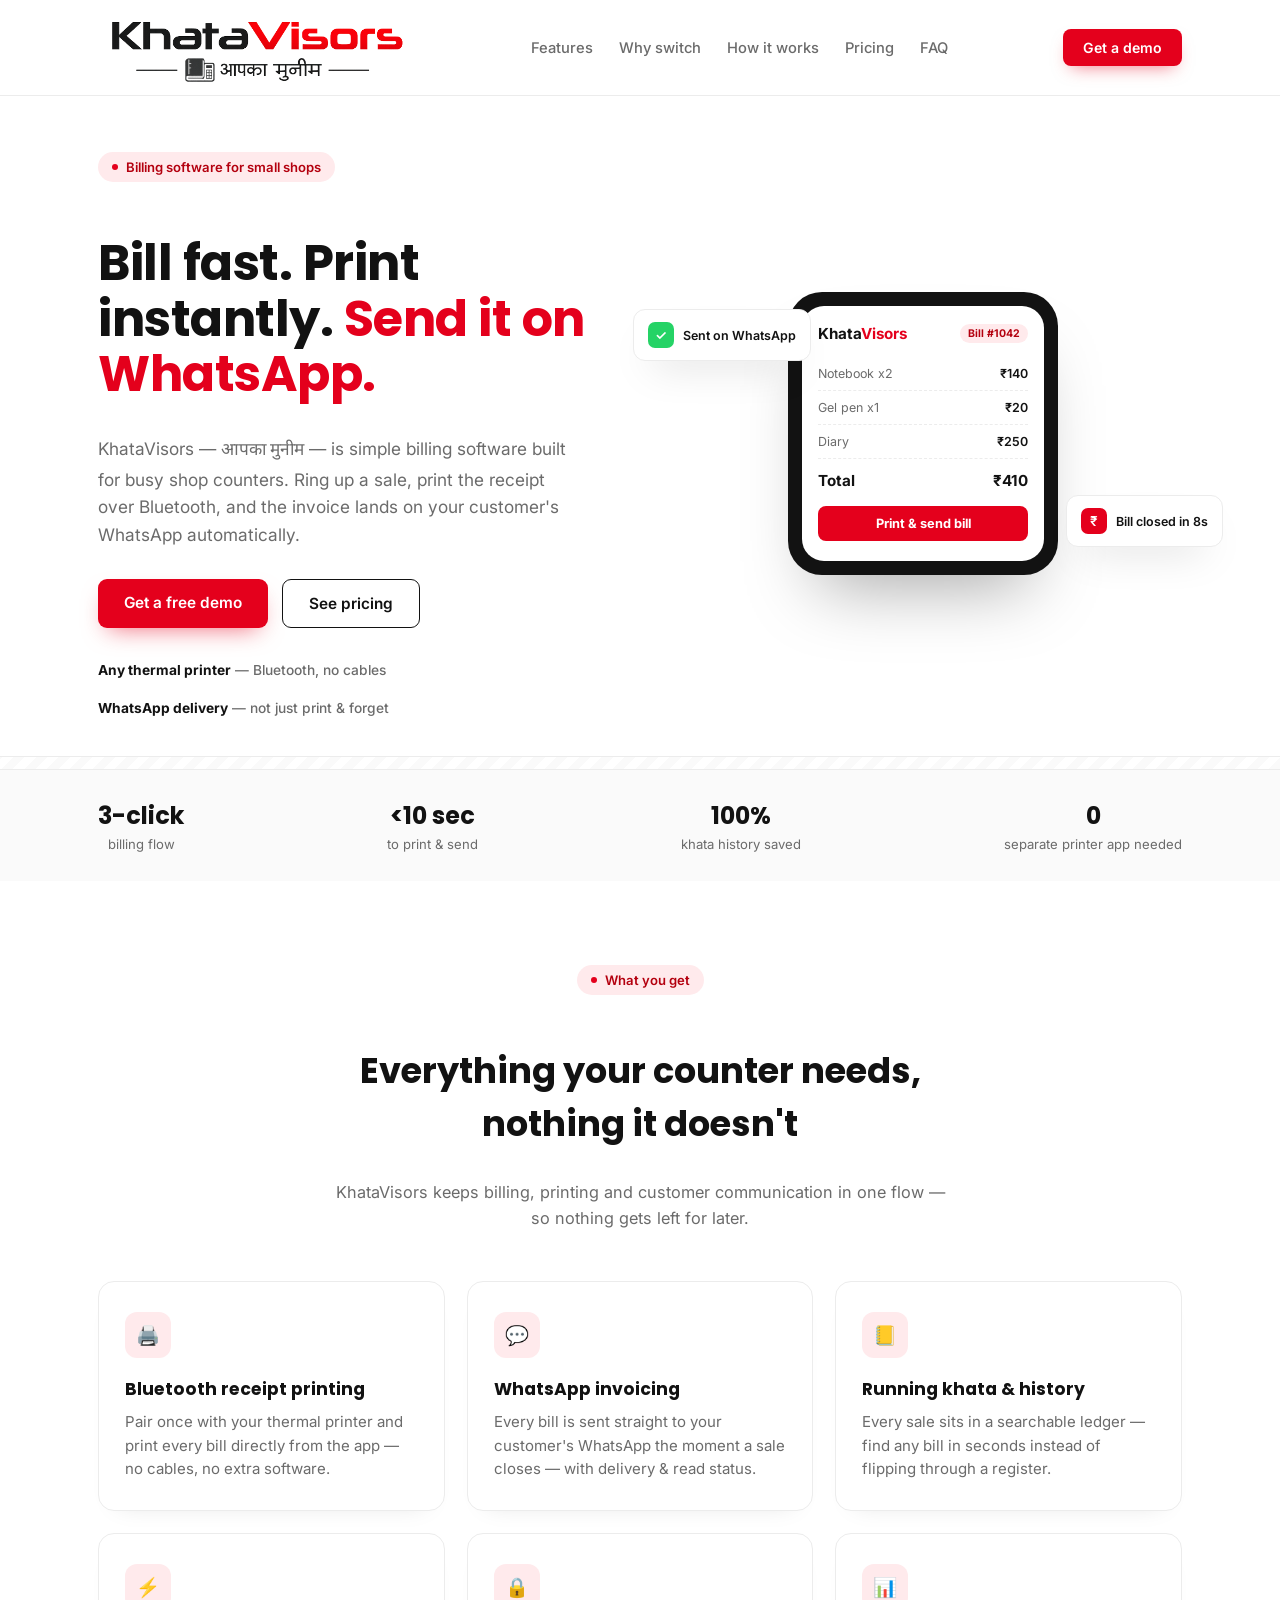
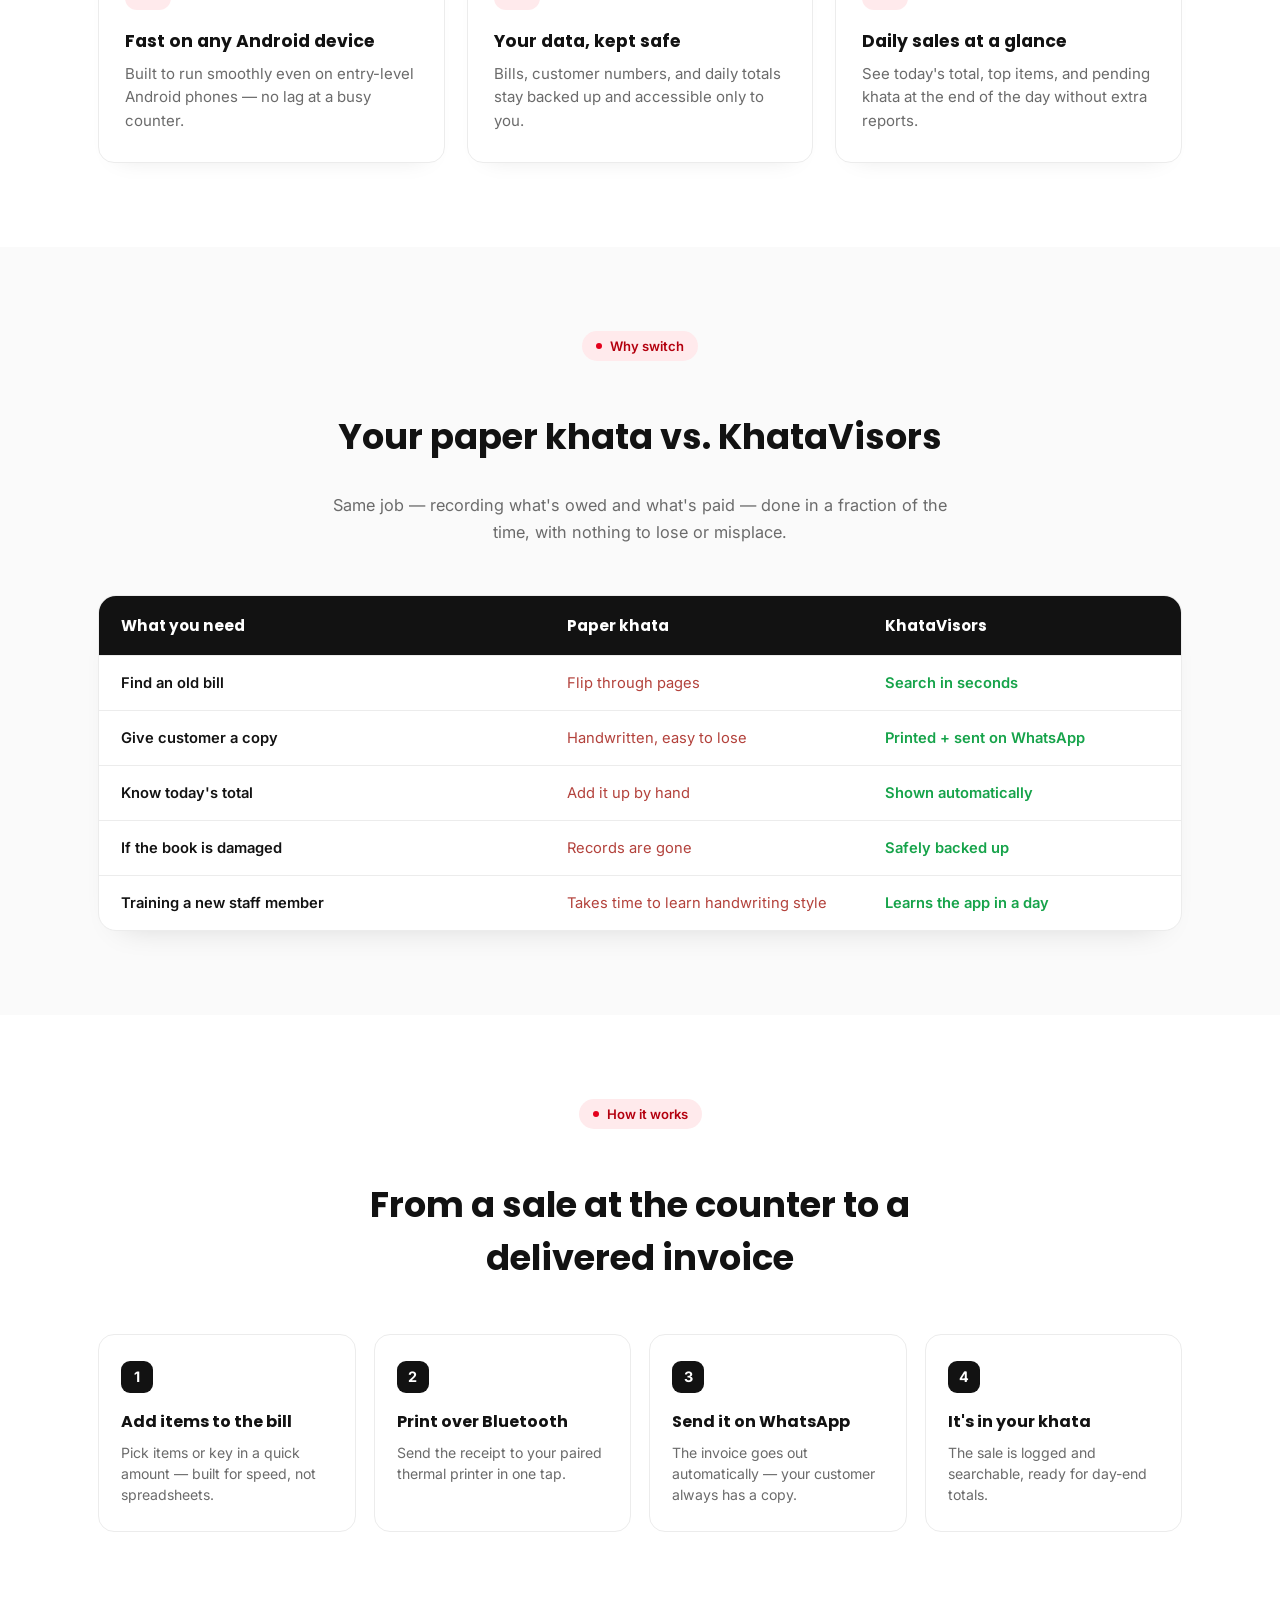
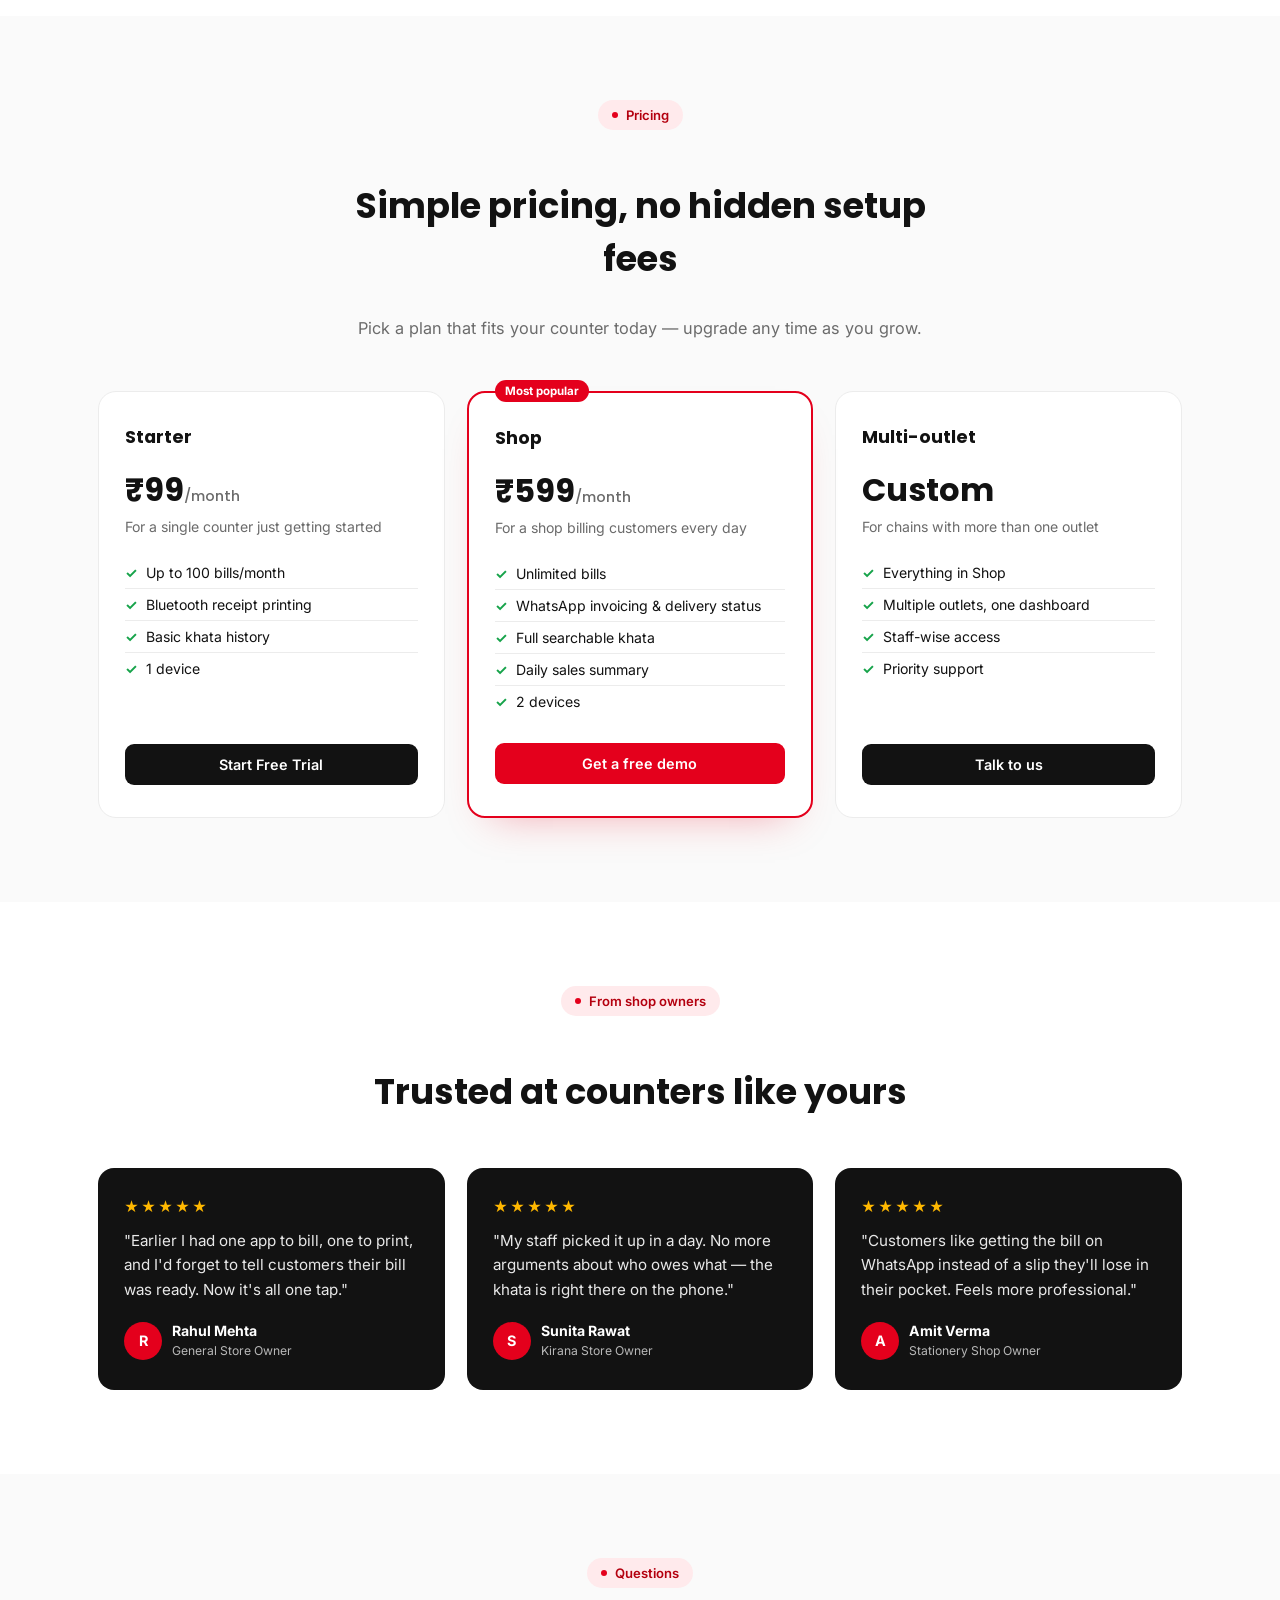
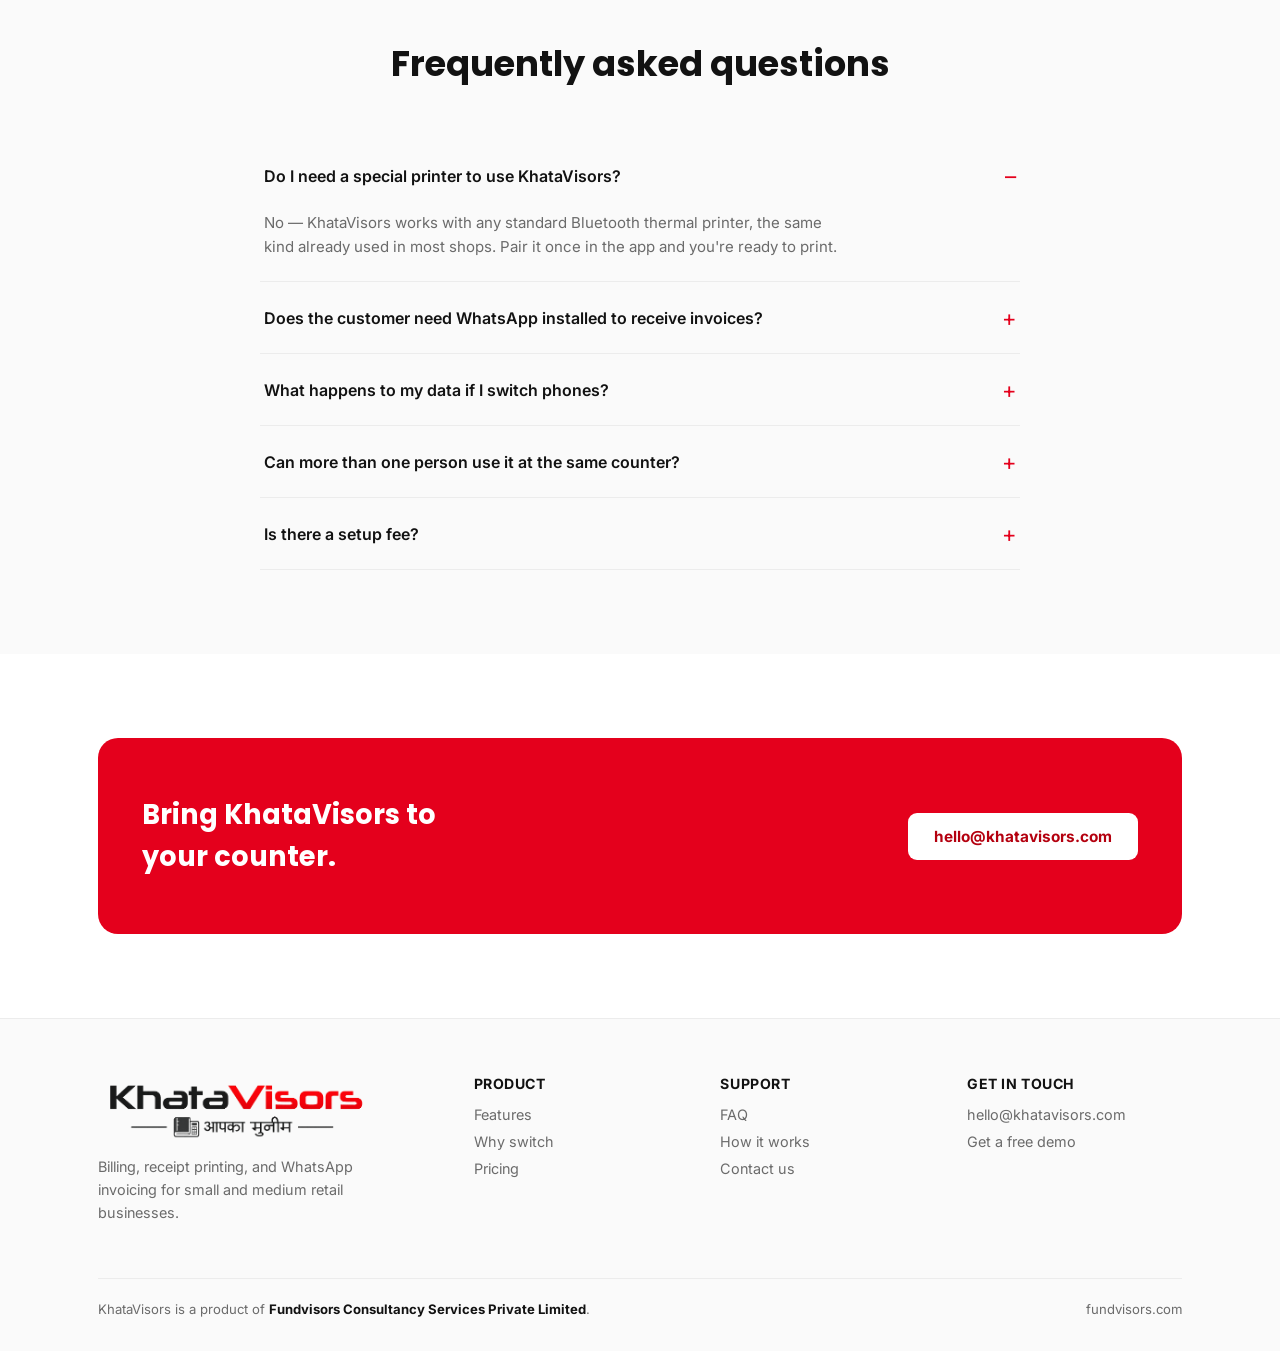
==== index.html @ 4398ca9a "Update button text to 'Start Free Trial'" ====
<!DOCTYPE html>
<html lang="en">
<head>
<meta charset="UTF-8">
<meta name="viewport" content="width=device-width, initial-scale=1.0">
<title>KhataVisors — आपका मुनीम | Billing &amp; WhatsApp invoicing for small shops</title>
<meta name="description" content="KhataVisors is billing software for small shops — bill fast, print over Bluetooth, and send invoices straight to WhatsApp.">
<link rel="preconnect" href="https://fonts.googleapis.com">
<link rel="preconnect" href="https://fonts.gstatic.com" crossorigin>
<link href="https://fonts.googleapis.com/css2?family=Poppins:wght@500;600;700;800&family=Inter:wght@400;500;600;700&family=Noto+Sans+Devanagari:wght@600;700&display=swap" rel="stylesheet">
<style>
  :root{
    --red: #E4001C;
    --red-dark: #B4000F;
    --black: #121212;
    --gray: #6B6B6B;
    --bg: #FFFFFF;
    --panel: #FAFAFA;
    --line: #ECECEC;
    --green: #16A34A;
  }
  *{box-sizing:border-box;}
  html{scroll-behavior:smooth;}
  body{
    margin:0; background:var(--bg); color:var(--black);
    font-family:'Inter', sans-serif;
    -webkit-font-smoothing:antialiased;
  }
  h1,h2,h3,.disp{font-family:'Poppins', sans-serif;}
  a{color:inherit;}
  .wrap{max-width:1140px; margin:0 auto; padding:0 28px;}
  .deva{font-family:'Noto Sans Devanagari', sans-serif;}

  /* ---------- Nav ---------- */
  nav{
    position:sticky; top:0; z-index:50;
    background:#FFFFFF;
    border-bottom:1px solid var(--line);
  }
  .nav-inner{
    max-width:1140px; margin:0 auto; padding:10px 28px;
    display:flex; align-items:center; justify-content:space-between;
    gap:20px;
  }
  .brand-logo{height:75px; display:block; flex-shrink:0;}
  .nav-links{display:flex; gap:26px; font-size:0.92rem; font-weight:500; color:var(--gray); white-space:nowrap;}
  .nav-links a{text-decoration:none;}
  .nav-links a:hover{color:var(--red);}
  .nav-cta{
    background:var(--red); color:#fff; text-decoration:none;
    padding:10px 20px; border-radius:8px; font-weight:600; font-size:0.88rem;
    box-shadow:0 8px 18px -8px rgba(228,0,28,0.55);
    white-space:nowrap;
  }
  @media (max-width:900px){ .nav-links{display:none;} .brand-logo{height:40px;} }

  /* ---------- Hero ---------- */
  .hero{padding:56px 0 40px; overflow:hidden;}
  .hero-grid{display:grid; grid-template-columns:1fr 1fr; gap:48px; align-items:center;}
  .pill{
    display:inline-flex; align-items:center; gap:8px;
    background:#FFEAEC; color:var(--red-dark);
    font-size:0.82rem; font-weight:600;
    padding:7px 14px; border-radius:99px; margin-bottom:20px;
  }
  .pill .dot{width:6px; height:6px; border-radius:50%; background:var(--red);}
  .hero h1{font-size:clamp(2.1rem, 4vw, 3.1rem); font-weight:700; line-height:1.12; letter-spacing:-0.01em; color:var(--black);}
  .hero h1 .accent{color:var(--red);}
  .hero p.lede{margin-top:18px; font-size:1.08rem; color:var(--gray); max-width:44ch; line-height:1.6;}
  .hero-ctas{display:flex; gap:14px; margin-top:30px; flex-wrap:wrap;}
  .btn-primary{
    background:var(--red); color:#fff; text-decoration:none;
    padding:14px 26px; border-radius:9px; font-weight:600; font-size:0.96rem;
    box-shadow:0 10px 24px -10px rgba(228,0,28,0.6);
  }
  .btn-ghost{
    background:#fff; color:var(--black); text-decoration:none;
    padding:14px 26px; border-radius:9px; font-weight:600; font-size:0.96rem;
    border:1.5px solid var(--black);
  }
  .hero-trust{display:flex; gap:22px; margin-top:34px; flex-wrap:wrap; font-size:0.86rem; color:var(--gray); font-weight:500;}
  .hero-trust b{color:var(--black); font-weight:700;}

  .mockup-stage{position:relative; display:flex; justify-content:center;}
  .phone{width:270px; background:var(--black); border-radius:34px; padding:14px; box-shadow:0 40px 70px -30px rgba(0,0,0,0.35); position:relative; z-index:2;}
  .phone-screen{background:#fff; border-radius:22px; overflow:hidden; padding:18px 16px 20px;}
  .ps-head{display:flex; justify-content:space-between; align-items:center; margin-bottom:14px;}
  .ps-head .app{font-weight:700; font-size:0.95rem;}
  .ps-head .app span{color:var(--red);}
  .ps-badge{background:#FFEAEC; color:var(--red-dark); font-size:0.66rem; font-weight:700; padding:3px 8px; border-radius:99px;}
  .ps-row{display:flex; justify-content:space-between; font-size:0.78rem; padding:9px 0; border-bottom:1px dashed var(--line); color:var(--gray);}
  .ps-row b{color:var(--black); font-weight:600;}
  .ps-total{display:flex; justify-content:space-between; margin-top:12px; font-weight:700; font-size:0.95rem; color:var(--black);}
  .ps-cta{margin-top:16px; background:var(--red); color:#fff; text-align:center; font-size:0.8rem; font-weight:700; padding:10px; border-radius:8px;}
  .float-card{
    position:absolute; background:#fff; border-radius:12px; box-shadow:0 20px 40px -20px rgba(0,0,0,0.25);
    border:1px solid var(--line); padding:12px 14px; font-size:0.78rem; font-weight:600;
    display:flex; align-items:center; gap:9px; z-index:3;
  }
  .float-card .ic{width:26px; height:26px; border-radius:7px; display:flex; align-items:center; justify-content:center; color:#fff; font-size:0.85rem; flex-shrink:0;}
  .fc-1{top:6%; left:-6%;} .fc-1 .ic{background:#25D366;}
  .fc-2{bottom:10%; right:-8%;} .fc-2 .ic{background:var(--red);}
  @media (max-width:900px){
    .hero-grid{grid-template-columns:1fr; text-align:center;}
    .hero p.lede{margin-left:auto; margin-right:auto;}
    .hero-ctas{justify-content:center;} .hero-trust{justify-content:center;}
    .mockup-stage{margin-top:20px;} .float-card{display:none;}
  }

  /* ---------- Receipt divider ---------- */
  .receipt-divider{
    height:14px;
    background:repeating-linear-gradient(-45deg, var(--panel) 0 8px, #fff 8px 16px);
    border-top:1px solid var(--line); border-bottom:1px solid var(--line);
  }

  /* ---------- Stats strip ---------- */
  .strip{padding:28px 0; background:var(--panel);}
  .strip-inner{display:flex; justify-content:space-between; flex-wrap:wrap; gap:20px; text-align:center;}
  .stat b{font-family:'Poppins',sans-serif; font-size:1.5rem; display:block; color:var(--black);}
  .stat span{font-size:0.82rem; color:var(--gray);}

  /* ---------- Sections ---------- */
  .section{padding:84px 0;}
  .section.alt{background:var(--panel);}
  .section-head{max-width:620px; margin:0 auto 50px; text-align:center;}
  .section-head .pill{margin-left:auto; margin-right:auto;}
  .section-head h2{font-size:clamp(1.6rem,3vw,2.2rem); font-weight:700; color:var(--black);}
  .section-head p{color:var(--gray); margin-top:14px; font-size:1.02rem; line-height:1.6;}

  .card-grid{display:grid; grid-template-columns:repeat(3,1fr); gap:22px;}
  .fcard{background:#fff; border:1px solid var(--line); border-radius:16px; padding:30px 26px; box-shadow:0 12px 24px -20px rgba(0,0,0,0.15);}
  .fcard .ic-box{width:46px; height:46px; border-radius:12px; display:flex; align-items:center; justify-content:center; background:#FFEAEC; color:var(--red); margin-bottom:18px; font-size:1.2rem;}
  .fcard h3{font-size:1.08rem; font-weight:700; margin:0 0 8px; color:var(--black);}
  .fcard p{margin:0; color:var(--gray); font-size:0.94rem; line-height:1.55;}
  @media (max-width:900px){ .card-grid{grid-template-columns:1fr 1fr;} }
  @media (max-width:620px){ .card-grid{grid-template-columns:1fr;} }

  /* ---------- Comparison table ---------- */
  .compare{
    background:#fff; border:1px solid var(--line); border-radius:18px; overflow:hidden;
    box-shadow:0 16px 32px -24px rgba(0,0,0,0.2);
  }
  .compare-row{display:grid; grid-template-columns:1.4fr 1fr 1fr; border-bottom:1px solid var(--line);}
  .compare-row:last-child{border-bottom:none;}
  .compare-row.head{background:var(--black); color:#fff; font-weight:700;}
  .compare-cell{padding:18px 22px; font-size:0.92rem; display:flex; align-items:center; gap:8px;}
  .compare-row.head .compare-cell{font-family:'Poppins',sans-serif; font-size:0.95rem;}
  .compare-cell.label{color:var(--black); font-weight:600;}
  .compare-cell.no{color:#B3423C;}
  .compare-cell.yes{color:var(--green); font-weight:600;}
  @media (max-width:640px){
    .compare-cell{padding:14px 14px; font-size:0.82rem;}
  }

  /* ---------- How it works ---------- */
  .steps{display:grid; grid-template-columns:repeat(4,1fr); gap:18px;}
  .step{background:#fff; border:1px solid var(--line); border-radius:16px; padding:26px 22px; position:relative;}
  .step .snum{width:32px; height:32px; border-radius:9px; background:var(--black); color:#fff; display:flex; align-items:center; justify-content:center; font-weight:700; font-size:0.9rem; margin-bottom:16px;}
  .step h3{font-size:1rem; font-weight:700; margin:0 0 8px; color:var(--black);}
  .step p{margin:0; font-size:0.88rem; color:var(--gray); line-height:1.5;}
  @media (max-width:900px){ .steps{grid-template-columns:1fr 1fr;} }
  @media (max-width:560px){ .steps{grid-template-columns:1fr;} }

  /* ---------- Pricing ---------- */
  .price-grid{display:grid; grid-template-columns:repeat(3,1fr); gap:22px; align-items:stretch;}
  .price-card{background:#fff; border:1px solid var(--line); border-radius:18px; padding:32px 26px; display:flex; flex-direction:column;}
  .price-card.pop{border:2px solid var(--red); position:relative; box-shadow:0 20px 40px -24px rgba(228,0,28,0.35);}
  .price-card .tag{position:absolute; top:-13px; left:26px; background:var(--red); color:#fff; font-size:0.72rem; font-weight:700; padding:4px 10px; border-radius:99px;}
  .price-card h3{font-size:1.1rem; font-weight:700; margin:0 0 6px;}
  .price-card .price{font-family:'Poppins',sans-serif; font-size:2rem; font-weight:700; margin:10px 0 4px;}
  .price-card .price span{font-size:0.9rem; font-weight:500; color:var(--gray);}
  .price-card .desc{color:var(--gray); font-size:0.88rem; margin-bottom:22px;}
  .price-card ul{list-style:none; margin:0 0 26px; padding:0; flex:1;}
  .price-card li{display:flex; align-items:flex-start; gap:9px; font-size:0.88rem; color:var(--black); padding:7px 0; border-top:1px solid var(--line);}
  .price-card li:first-child{border-top:none;}
  .price-card li .tick{color:var(--green); font-weight:700; flex-shrink:0;}
  .price-card .pbtn{
    text-align:center; padding:12px; border-radius:9px; font-weight:600; font-size:0.9rem; text-decoration:none;
    background:var(--black); color:#fff;
  }
  .price-card.pop .pbtn{background:var(--red);}
  @media (max-width:900px){ .price-grid{grid-template-columns:1fr; max-width:420px; margin:0 auto;} }

  /* ---------- Testimonials ---------- */
  .testi-grid{display:grid; grid-template-columns:repeat(3,1fr); gap:22px;}
  .testi-card{background:var(--black); color:#fff; border-radius:16px; padding:30px 26px;}
  .testi-card .stars{color:#FFB800; font-size:0.9rem; margin-bottom:14px; letter-spacing:2px;}
  .testi-card p{margin:0 0 20px; font-size:0.95rem; line-height:1.6; color:#E8E8E8;}
  .testi-card .who{display:flex; align-items:center; gap:10px;}
  .testi-card .avatar{width:38px; height:38px; border-radius:50%; background:var(--red); display:flex; align-items:center; justify-content:center; font-weight:700; font-size:0.9rem; flex-shrink:0;}
  .testi-card .who div b{display:block; font-size:0.88rem;}
  .testi-card .who div span{font-size:0.76rem; color:#B7B7B7;}
  @media (max-width:900px){ .testi-grid{grid-template-columns:1fr;} }

  /* ---------- FAQ ---------- */
  .faq{max-width:760px; margin:0 auto;}
  .faq-item{border-bottom:1px solid var(--line);}
  .faq-item summary{
    padding:22px 4px; font-weight:600; font-size:1rem; cursor:pointer;
    display:flex; justify-content:space-between; align-items:center; list-style:none;
    color:var(--black);
  }
  .faq-item summary::-webkit-details-marker{display:none;}
  .faq-item summary::after{content:"+"; font-size:1.4rem; color:var(--red); font-weight:400; margin-left:12px;}
  .faq-item[open] summary::after{content:"–";}
  .faq-item p{margin:0 4px 22px; color:var(--gray); font-size:0.94rem; line-height:1.6; max-width:64ch;}

  /* ---------- CTA band ---------- */
  .cta-band{
    background:var(--red); border-radius:20px; padding:56px 44px; color:#fff;
    display:flex; justify-content:space-between; align-items:center; gap:24px; flex-wrap:wrap;
  }
  .cta-band h2{font-size:1.7rem; font-weight:700; max-width:20ch; margin:0;}
  .cta-band .btn-white{background:#fff; color:var(--red-dark); text-decoration:none; font-weight:700; padding:14px 26px; border-radius:9px; font-size:0.96rem;}

  /* ---------- Footer ---------- */
  footer{border-top:1px solid var(--line); padding:56px 0 34px; background:var(--panel); color:var(--gray);}
  .foot-grid{display:grid; grid-template-columns:1.6fr 1fr 1fr 1fr; gap:32px; margin-bottom:40px;}
  .foot-logo{height:65px; display:block; margin-bottom:14px;}
  .foot-col h4{color:var(--black); font-size:0.88rem; font-weight:700; margin:0 0 14px; text-transform:uppercase; letter-spacing:0.04em;}
  .foot-col a{display:block; color:var(--gray); text-decoration:none; font-size:0.9rem; margin-bottom:10px;}
  .foot-col a:hover{color:var(--red);}
  .foot-desc{color:var(--gray); font-size:0.9rem; line-height:1.6; max-width:34ch;}
  .foot-bottom{border-top:1px solid var(--line); padding-top:22px; display:flex; justify-content:space-between; flex-wrap:wrap; gap:12px; font-size:0.82rem; color:var(--gray);}
  .foot-bottom b{color:var(--black);}
  @media (max-width:820px){ .foot-grid{grid-template-columns:1fr 1fr; row-gap:30px;} }
  @media (max-width:520px){ .foot-grid{grid-template-columns:1fr;} }
</style>
</head>
<body>

<nav>
  <div class="nav-inner">
    <img class="brand-logo" src="khatavisors-logo.png" alt="KhataVisors — आपका मुनीम">
    <div class="nav-links">
      <a href="#features">Features</a>
      <a href="#compare">Why switch</a>
      <a href="#how">How it works</a>
      <a href="#pricing">Pricing</a>
      <a href="#faq">FAQ</a>
    </div>
    <a class="nav-cta" href="#contact">Get a demo</a>
  </div>
</nav>

<header class="hero">
  <div class="wrap">
    <div class="hero-grid">
      <div>
        <span class="pill"><span class="dot"></span> Billing software for small shops</span>
        <h1>Bill fast. Print instantly. <span class="accent">Send it on WhatsApp.</span></h1>
        <p class="lede">KhataVisors — <span class="deva">आपका मुनीम</span> — is simple billing software built for busy shop counters. Ring up a sale, print the receipt over Bluetooth, and the invoice lands on your customer's WhatsApp automatically.</p>
        <div class="hero-ctas">
          <a class="btn-primary" href="#contact">Get a free demo</a>
          <a class="btn-ghost" href="#pricing">See pricing</a>
        </div>
        <div class="hero-trust">
          <div><b>Any thermal printer</b> — Bluetooth, no cables</div>
          <div><b>WhatsApp delivery</b> — not just print &amp; forget</div>
        </div>
      </div>
      <div class="mockup-stage">
        <div class="float-card fc-1"><span class="ic">✓</span> Sent on WhatsApp</div>
        <div class="phone">
          <div class="phone-screen">
            <div class="ps-head">
              <div class="app">Khata<span>Visors</span></div>
              <div class="ps-badge">Bill #1042</div>
            </div>
            <div class="ps-row"><span>Notebook x2</span><b>₹140</b></div>
            <div class="ps-row"><span>Gel pen x1</span><b>₹20</b></div>
            <div class="ps-row"><span>Diary</span><b>₹250</b></div>
            <div class="ps-total"><span>Total</span><span>₹410</span></div>
            <div class="ps-cta">Print &amp; send bill</div>
          </div>
        </div>
        <div class="float-card fc-2"><span class="ic">₹</span> Bill closed in 8s</div>
      </div>
    </div>
  </div>
</header>

<div class="receipt-divider"></div>

<div class="strip">
  <div class="wrap strip-inner">
    <div class="stat"><b>3-click</b><span>billing flow</span></div>
    <div class="stat"><b>&lt;10 sec</b><span>to print &amp; send</span></div>
    <div class="stat"><b>100%</b><span>khata history saved</span></div>
    <div class="stat"><b>0</b><span>separate printer app needed</span></div>
  </div>
</div>

<section class="section" id="features">
  <div class="wrap">
    <div class="section-head">
      <span class="pill"><span class="dot"></span> What you get</span>
      <h2>Everything your counter needs, nothing it doesn't</h2>
      <p>KhataVisors keeps billing, printing and customer communication in one flow — so nothing gets left for later.</p>
    </div>
    <div class="card-grid">
      <div class="fcard">
        <div class="ic-box">🖨️</div>
        <h3>Bluetooth receipt printing</h3>
        <p>Pair once with your thermal printer and print every bill directly from the app — no cables, no extra software.</p>
      </div>
      <div class="fcard">
        <div class="ic-box">💬</div>
        <h3>WhatsApp invoicing</h3>
        <p>Every bill is sent straight to your customer's WhatsApp the moment a sale closes — with delivery &amp; read status.</p>
      </div>
      <div class="fcard">
        <div class="ic-box">📒</div>
        <h3>Running khata &amp; history</h3>
        <p>Every sale sits in a searchable ledger — find any bill in seconds instead of flipping through a register.</p>
      </div>
      <div class="fcard">
        <div class="ic-box">⚡</div>
        <h3>Fast on any Android device</h3>
        <p>Built to run smoothly even on entry-level Android phones — no lag at a busy counter.</p>
      </div>
      <div class="fcard">
        <div class="ic-box">🔒</div>
        <h3>Your data, kept safe</h3>
        <p>Bills, customer numbers, and daily totals stay backed up and accessible only to you.</p>
      </div>
      <div class="fcard">
        <div class="ic-box">📊</div>
        <h3>Daily sales at a glance</h3>
        <p>See today's total, top items, and pending khata at the end of the day without extra reports.</p>
      </div>
    </div>
  </div>
</section>

<section class="section alt" id="compare">
  <div class="wrap">
    <div class="section-head">
      <span class="pill"><span class="dot"></span> Why switch</span>
      <h2>Your paper khata vs. KhataVisors</h2>
      <p>Same job — recording what's owed and what's paid — done in a fraction of the time, with nothing to lose or misplace.</p>
    </div>
    <div class="compare">
      <div class="compare-row head">
        <div class="compare-cell">What you need</div>
        <div class="compare-cell">Paper khata</div>
        <div class="compare-cell">KhataVisors</div>
      </div>
      <div class="compare-row">
        <div class="compare-cell label">Find an old bill</div>
        <div class="compare-cell no">Flip through pages</div>
        <div class="compare-cell yes">Search in seconds</div>
      </div>
      <div class="compare-row">
        <div class="compare-cell label">Give customer a copy</div>
        <div class="compare-cell no">Handwritten, easy to lose</div>
        <div class="compare-cell yes">Printed + sent on WhatsApp</div>
      </div>
      <div class="compare-row">
        <div class="compare-cell label">Know today's total</div>
        <div class="compare-cell no">Add it up by hand</div>
        <div class="compare-cell yes">Shown automatically</div>
      </div>
      <div class="compare-row">
        <div class="compare-cell label">If the book is damaged</div>
        <div class="compare-cell no">Records are gone</div>
        <div class="compare-cell yes">Safely backed up</div>
      </div>
      <div class="compare-row">
        <div class="compare-cell label">Training a new staff member</div>
        <div class="compare-cell no">Takes time to learn handwriting style</div>
        <div class="compare-cell yes">Learns the app in a day</div>
      </div>
    </div>
  </div>
</section>

<section class="section" id="how">
  <div class="wrap">
    <div class="section-head">
      <span class="pill"><span class="dot"></span> How it works</span>
      <h2>From a sale at the counter to a delivered invoice</h2>
    </div>
    <div class="steps">
      <div class="step">
        <div class="snum">1</div>
        <h3>Add items to the bill</h3>
        <p>Pick items or key in a quick amount — built for speed, not spreadsheets.</p>
      </div>
      <div class="step">
        <div class="snum">2</div>
        <h3>Print over Bluetooth</h3>
        <p>Send the receipt to your paired thermal printer in one tap.</p>
      </div>
      <div class="step">
        <div class="snum">3</div>
        <h3>Send it on WhatsApp</h3>
        <p>The invoice goes out automatically — your customer always has a copy.</p>
      </div>
      <div class="step">
        <div class="snum">4</div>
        <h3>It's in your khata</h3>
        <p>The sale is logged and searchable, ready for day-end totals.</p>
      </div>
    </div>
  </div>
</section>

<section class="section alt" id="pricing">
  <div class="wrap">
    <div class="section-head">
      <span class="pill"><span class="dot"></span> Pricing</span>
      <h2>Simple pricing, no hidden setup fees</h2>
      <p>Pick a plan that fits your counter today — upgrade any time as you grow.</p>
    </div>
    <div class="price-grid">
      <div class="price-card">
        <h3>Starter</h3>
        <div class="price">₹99<span>/month</span></div>
        <div class="desc">For a single counter just getting started</div>
        <ul>
          <li><span class="tick">✓</span> Up to 100 bills/month</li>
          <li><span class="tick">✓</span> Bluetooth receipt printing</li>
          <li><span class="tick">✓</span> Basic khata history</li>
          <li><span class="tick">✓</span> 1 device</li>
        </ul>
        <a class="pbtn" href="#contact">Start Free Trial</a>
      </div>
      <div class="price-card pop">
        <span class="tag">Most popular</span>
        <h3>Shop</h3>
        <div class="price">₹599<span>/month</span></div>
        <div class="desc">For a shop billing customers every day</div>
        <ul>
          <li><span class="tick">✓</span> Unlimited bills</li>
          <li><span class="tick">✓</span> WhatsApp invoicing &amp; delivery status</li>
          <li><span class="tick">✓</span> Full searchable khata</li>
          <li><span class="tick">✓</span> Daily sales summary</li>
          <li><span class="tick">✓</span> 2 devices</li>
        </ul>
        <a class="pbtn" href="#contact">Get a free demo</a>
      </div>
      <div class="price-card">
        <h3>Multi-outlet</h3>
        <div class="price">Custom</div>
        <div class="desc">For chains with more than one outlet</div>
        <ul>
          <li><span class="tick">✓</span> Everything in Shop</li>
          <li><span class="tick">✓</span> Multiple outlets, one dashboard</li>
          <li><span class="tick">✓</span> Staff-wise access</li>
          <li><span class="tick">✓</span> Priority support</li>
        </ul>
        <a class="pbtn" href="#contact">Talk to us</a>
      </div>
    </div>
  </div>
</section>

<section class="section">
  <div class="wrap">
    <div class="section-head">
      <span class="pill"><span class="dot"></span> From shop owners</span>
      <h2>Trusted at counters like yours</h2>
    </div>
    <div class="testi-grid">
      <div class="testi-card">
        <div class="stars">★★★★★</div>
        <p>"Earlier I had one app to bill, one to print, and I'd forget to tell customers their bill was ready. Now it's all one tap."</p>
        <div class="who"><div class="avatar">R</div><div><b>Rahul Mehta</b><span>General Store Owner</span></div></div>
      </div>
      <div class="testi-card">
        <div class="stars">★★★★★</div>
        <p>"My staff picked it up in a day. No more arguments about who owes what — the khata is right there on the phone."</p>
        <div class="who"><div class="avatar">S</div><div><b>Sunita Rawat</b><span>Kirana Store Owner</span></div></div>
      </div>
      <div class="testi-card">
        <div class="stars">★★★★★</div>
        <p>"Customers like getting the bill on WhatsApp instead of a slip they'll lose in their pocket. Feels more professional."</p>
        <div class="who"><div class="avatar">A</div><div><b>Amit Verma</b><span>Stationery Shop Owner</span></div></div>
      </div>
    </div>
  </div>
</section>

<section class="section alt" id="faq">
  <div class="wrap">
    <div class="section-head">
      <span class="pill"><span class="dot"></span> Questions</span>
      <h2>Frequently asked questions</h2>
    </div>
    <div class="faq">
      <details class="faq-item" open>
        <summary>Do I need a special printer to use KhataVisors?</summary>
        <p>No — KhataVisors works with any standard Bluetooth thermal printer, the same kind already used in most shops. Pair it once in the app and you're ready to print.</p>
      </details>
      <details class="faq-item">
        <summary>Does the customer need WhatsApp installed to receive invoices?</summary>
        <p>Yes, the invoice is sent to their WhatsApp number. If they don't use WhatsApp, you can still print a paper receipt as usual — WhatsApp delivery is an addition, not a replacement.</p>
      </details>
      <details class="faq-item">
        <summary>What happens to my data if I switch phones?</summary>
        <p>Your bills and khata history are backed up, so switching to a new device doesn't mean starting over — just log back in.</p>
      </details>
      <details class="faq-item">
        <summary>Can more than one person use it at the same counter?</summary>
        <p>Yes, the Shop and Multi-outlet plans support more than one device, so staff can bill from separate phones while everything logs to the same khata.</p>
      </details>
      <details class="faq-item">
        <summary>Is there a setup fee?</summary>
        <p>No hidden setup fees on any plan. Get 7 days free Trial. Starter is just ₹99 to try with no long-term lock-in.</p>
      </details>
    </div>
  </div>
</section>

<section class="section" id="contact">
  <div class="wrap">
    <div class="cta-band">
      <h2>Bring KhataVisors to your counter.</h2>
      <a class="btn-white" href="mailto:hello@khatavisors.com">hello@khatavisors.com</a>
    </div>
  </div>
</section>

<footer>
  <div class="wrap">
    <div class="foot-grid">
      <div>
        <img class="foot-logo" src="khatavisors-logo.png" alt="KhataVisors">
        <p class="foot-desc">Billing, receipt printing, and WhatsApp invoicing for small and medium retail businesses.</p>
      </div>
      <div class="foot-col">
        <h4>Product</h4>
        <a href="#features">Features</a>
        <a href="#compare">Why switch</a>
        <a href="#pricing">Pricing</a>
      </div>
      <div class="foot-col">
        <h4>Support</h4>
        <a href="#faq">FAQ</a>
        <a href="#how">How it works</a>
        <a href="mailto:hello@khatavisors.com">Contact us</a>
      </div>
      <div class="foot-col">
        <h4>Get in touch</h4>
        <a href="mailto:hello@khatavisors.com">hello@khatavisors.com</a>
        <a href="#contact">Get a free demo</a>
      </div>
    </div>
    <div class="foot-bottom">
      <div>KhataVisors is a product of <b>Fundvisors Consultancy Services Private Limited</b>.</div>
      <div>fundvisors.com</div>
    </div>
  </div>
</footer>

</body>
</html>
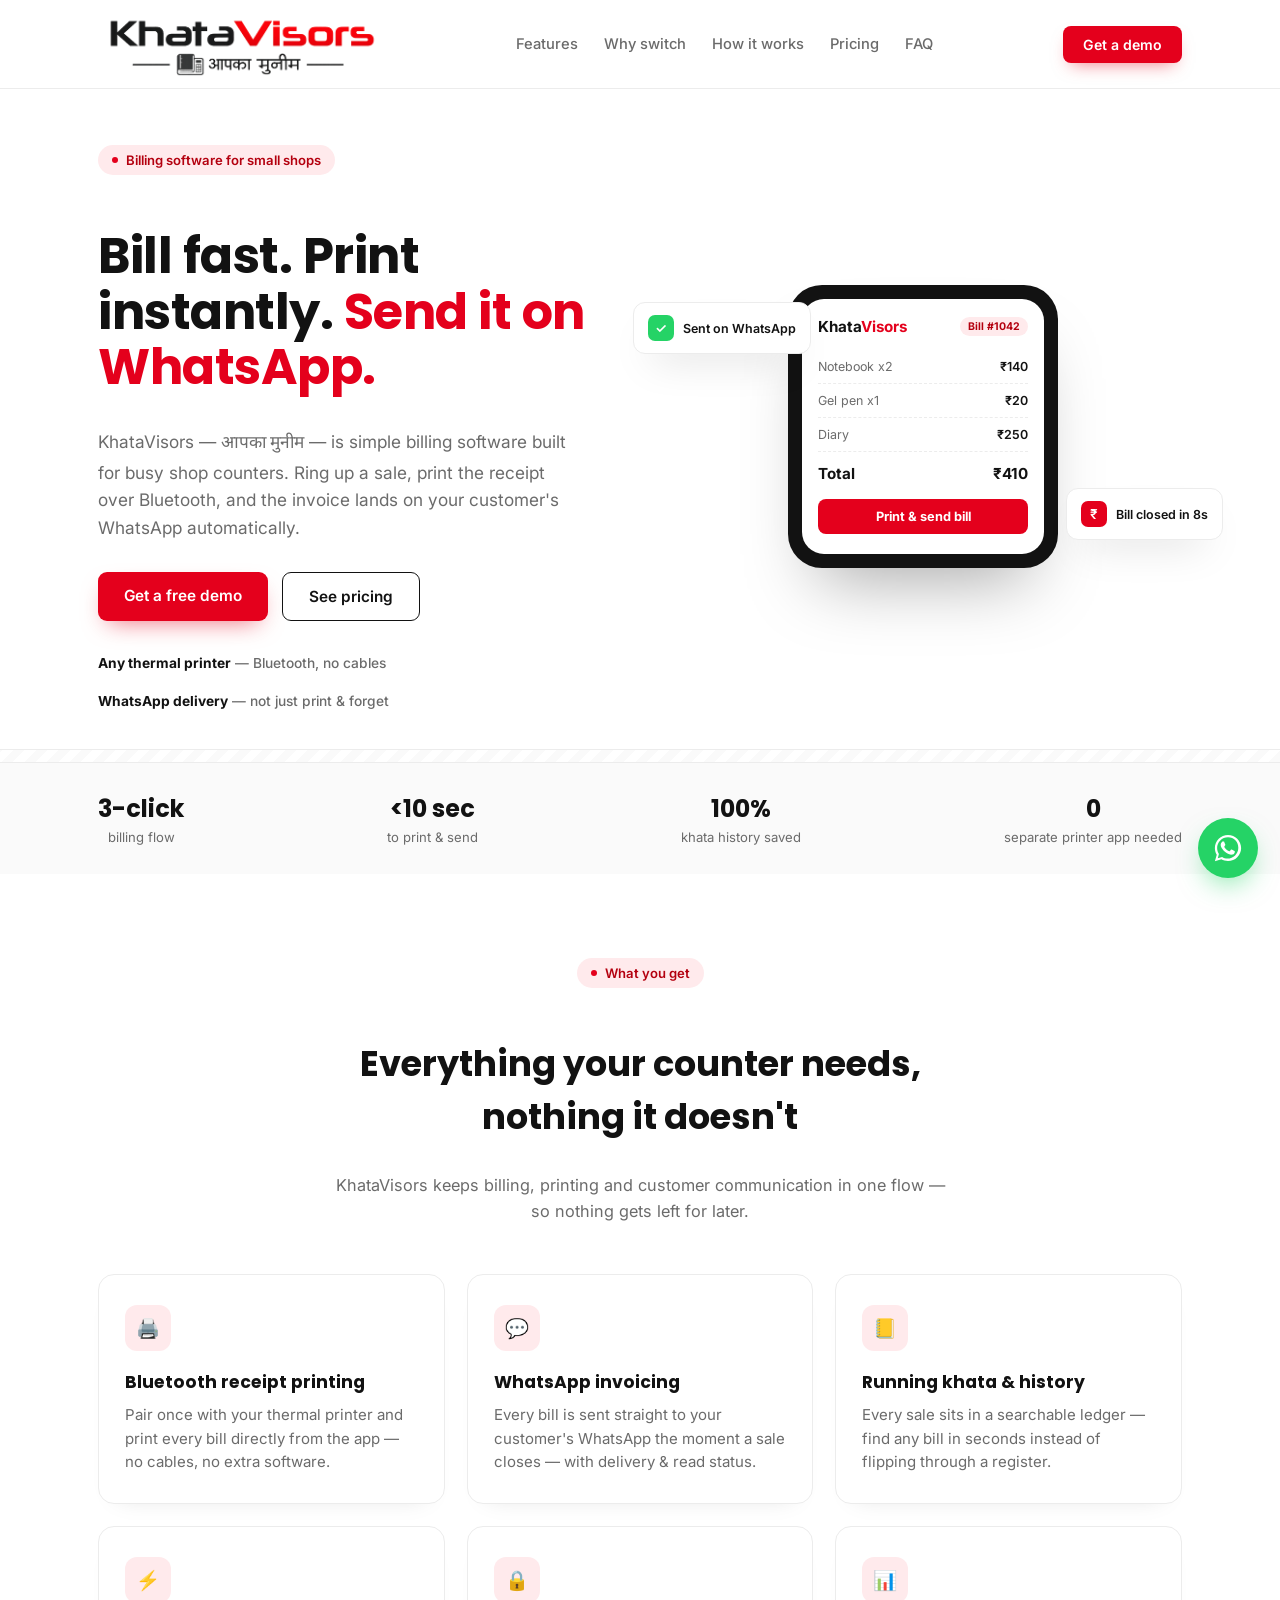
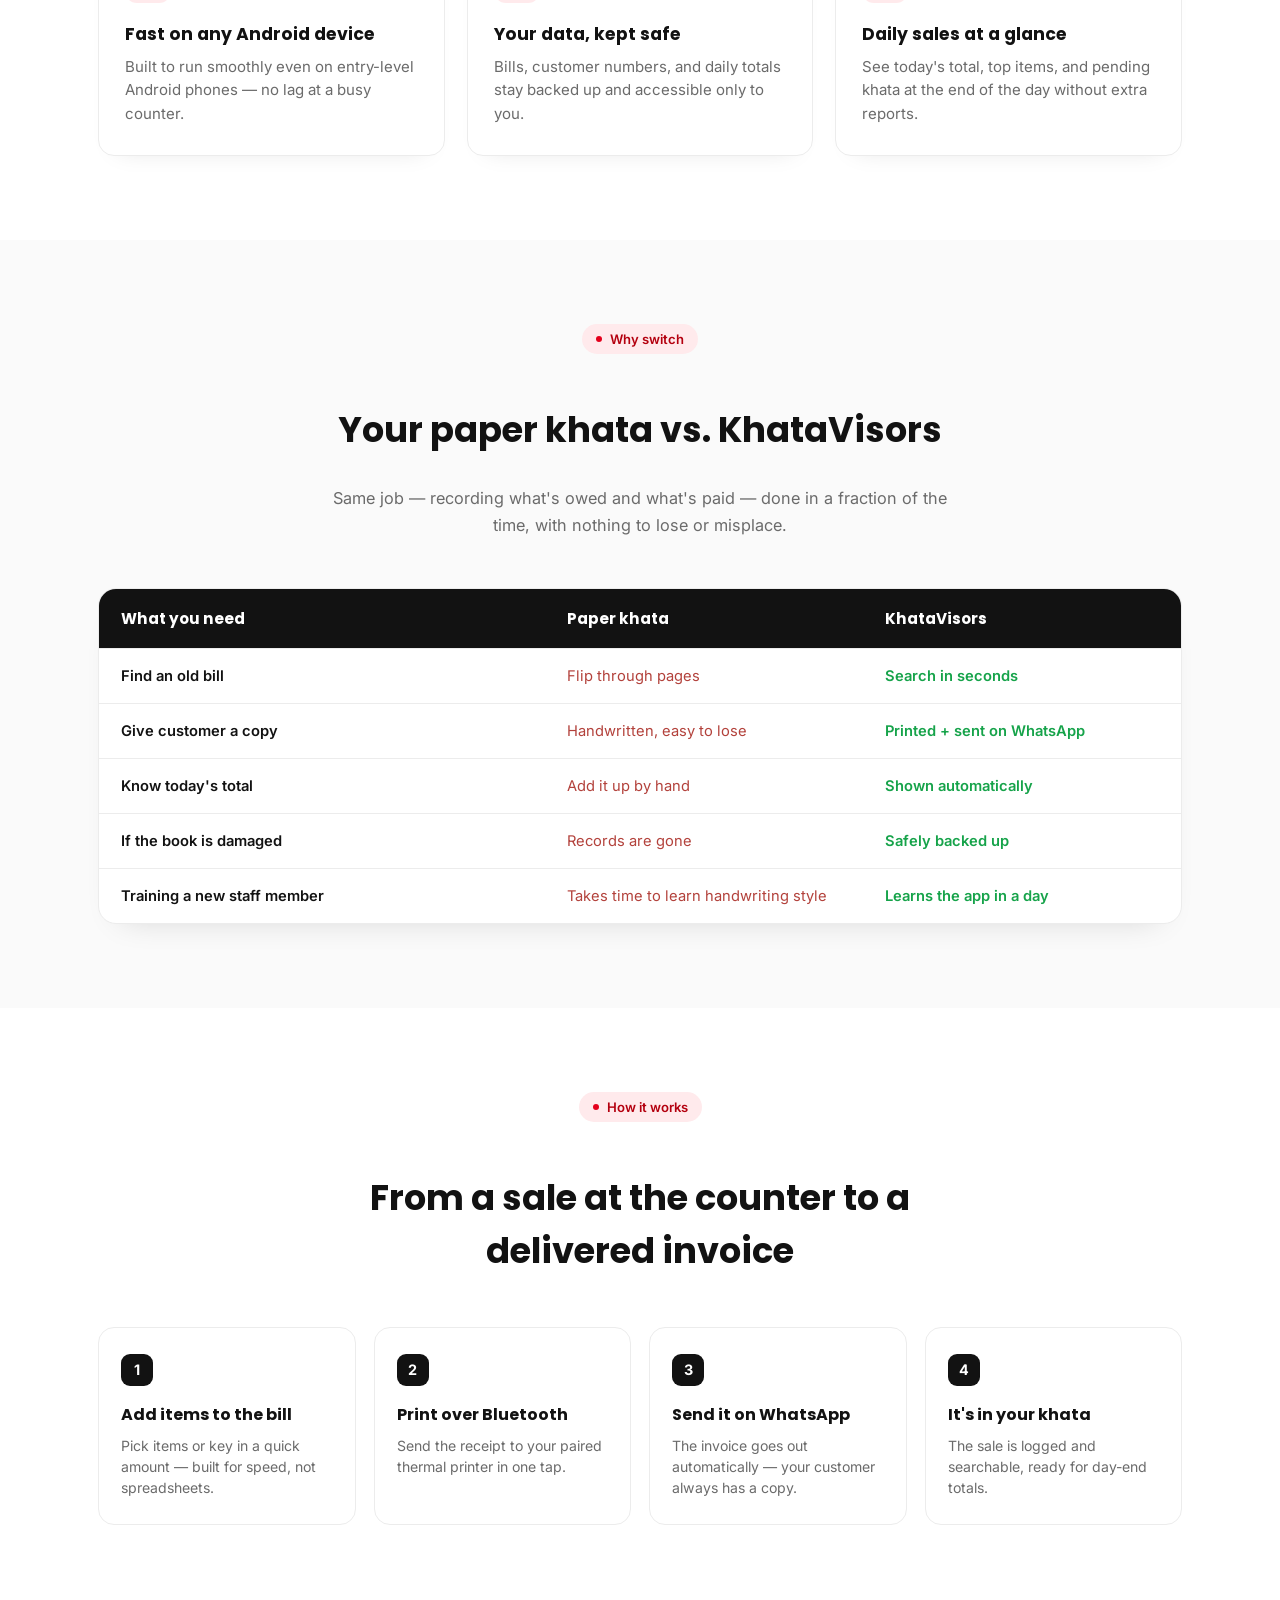
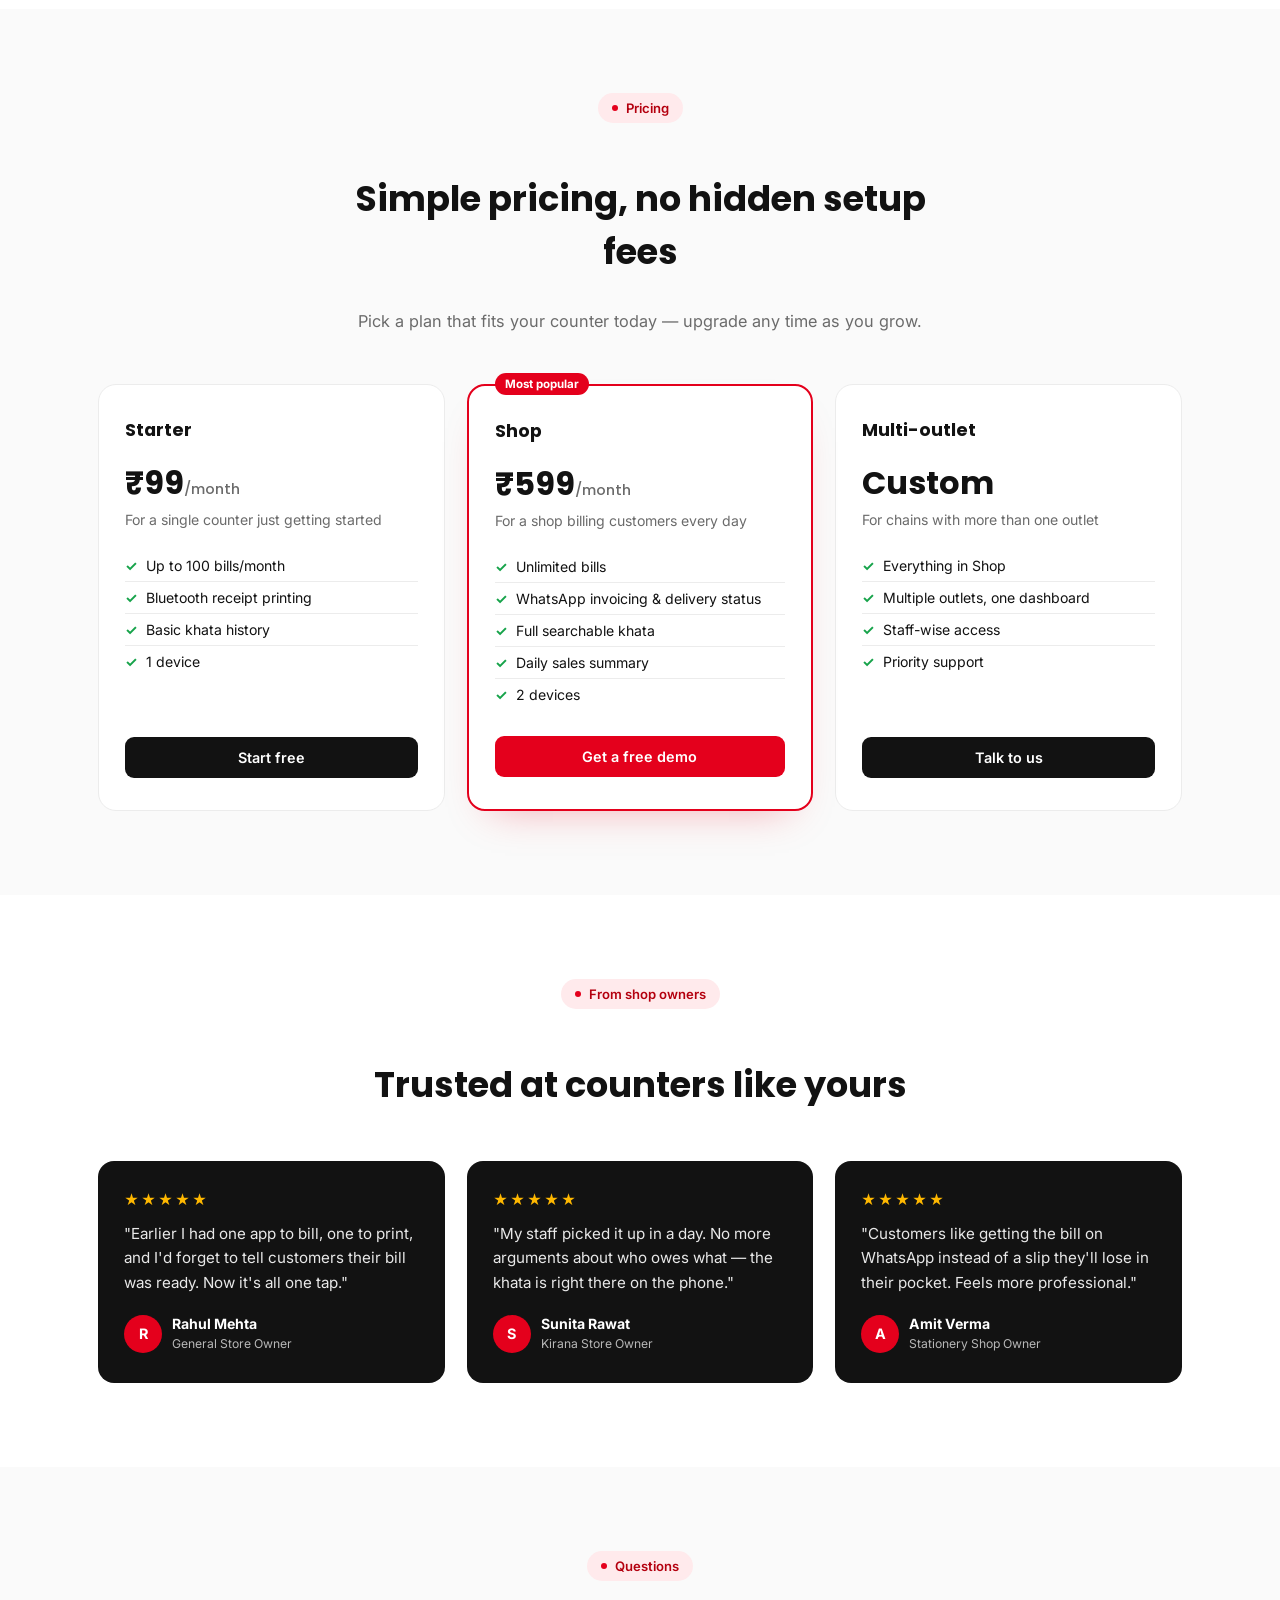
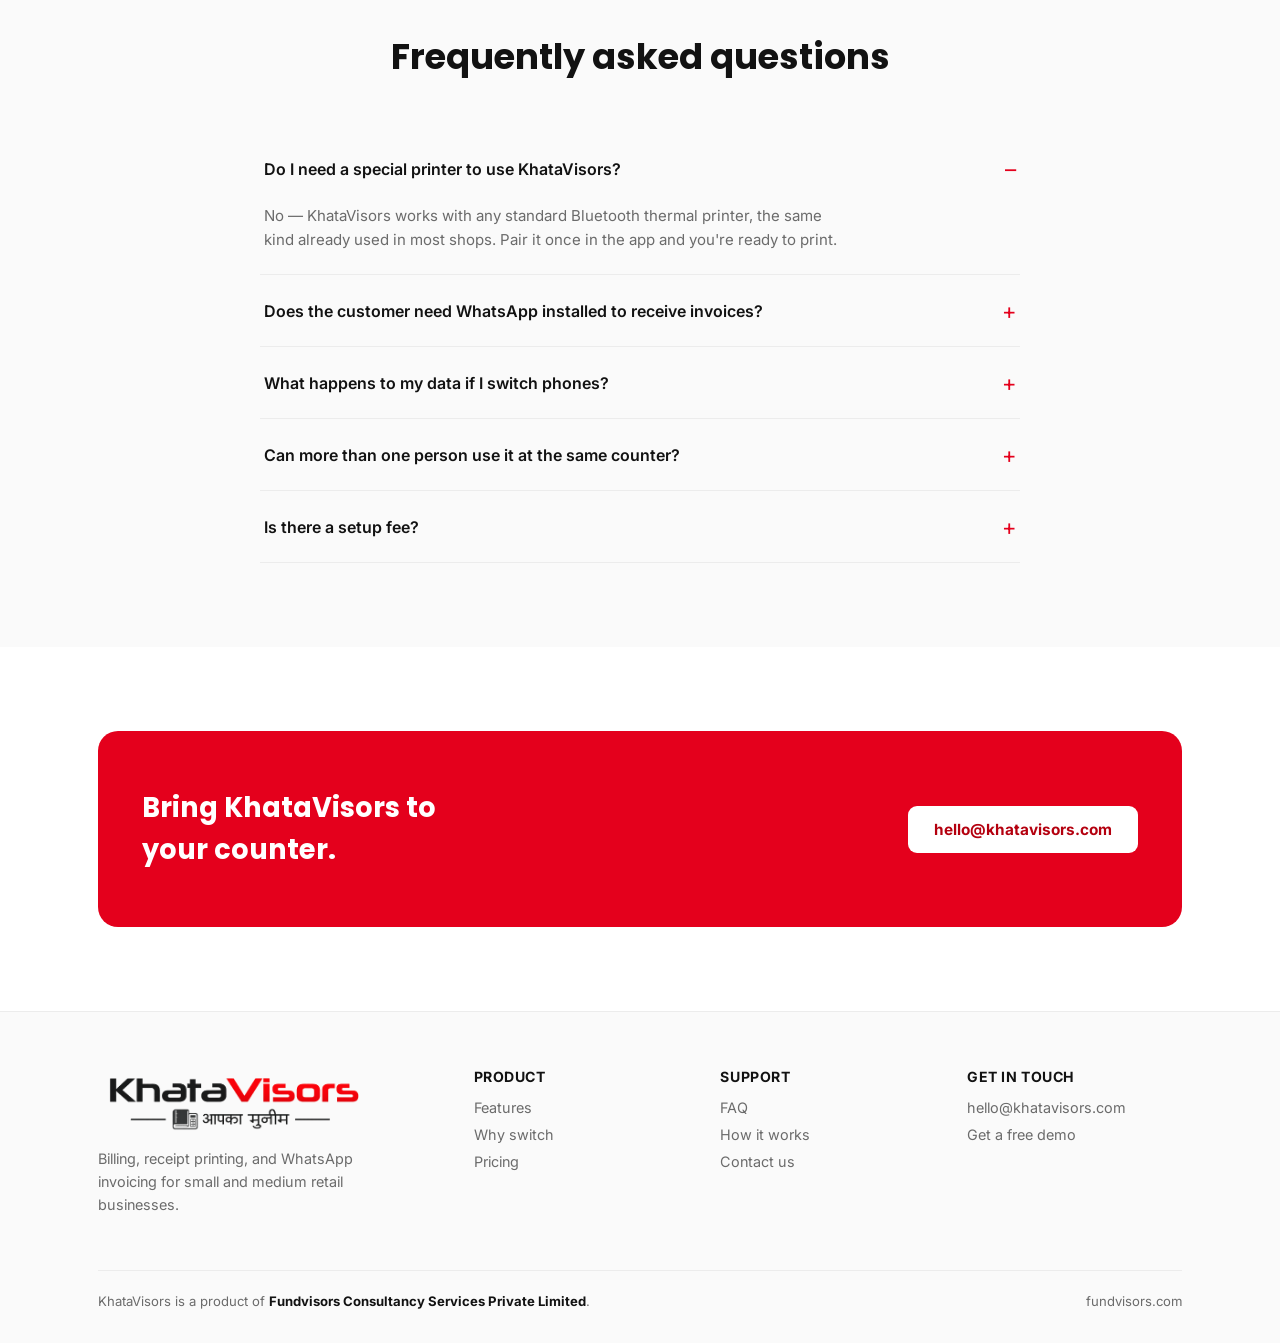
==== commit e6fc72b1: "Update logo sizes and add WhatsApp chat feature Adjusted logo heights and added a floating WhatsApp " ====
--- a/index.html
+++ b/index.html
@@ -42,7 +42,7 @@
     display:flex; align-items:center; justify-content:space-between;
     gap:20px;
   }
-  .brand-logo{height:75px; display:block; flex-shrink:0;}
+  .brand-logo{height:68px; display:block; flex-shrink:0;}
   .nav-links{display:flex; gap:26px; font-size:0.92rem; font-weight:500; color:var(--gray); white-space:nowrap;}
   .nav-links a{text-decoration:none;}
   .nav-links a:hover{color:var(--red);}
@@ -52,7 +52,7 @@
     box-shadow:0 8px 18px -8px rgba(228,0,28,0.55);
     white-space:nowrap;
   }
-  @media (max-width:900px){ .nav-links{display:none;} .brand-logo{height:40px;} }
+  @media (max-width:900px){ .nav-links{display:none;} .brand-logo{height:52px;} }
 
   /* ---------- Hero ---------- */
   .hero{padding:56px 0 40px; overflow:hidden;}
@@ -217,7 +217,7 @@
   /* ---------- Footer ---------- */
   footer{border-top:1px solid var(--line); padding:56px 0 34px; background:var(--panel); color:var(--gray);}
   .foot-grid{display:grid; grid-template-columns:1.6fr 1fr 1fr 1fr; gap:32px; margin-bottom:40px;}
-  .foot-logo{height:65px; display:block; margin-bottom:14px;}
+  .foot-logo{height:64px; display:block; margin-bottom:14px;}
   .foot-col h4{color:var(--black); font-size:0.88rem; font-weight:700; margin:0 0 14px; text-transform:uppercase; letter-spacing:0.04em;}
   .foot-col a{display:block; color:var(--gray); text-decoration:none; font-size:0.9rem; margin-bottom:10px;}
   .foot-col a:hover{color:var(--red);}
@@ -225,7 +225,33 @@
   .foot-bottom{border-top:1px solid var(--line); padding-top:22px; display:flex; justify-content:space-between; flex-wrap:wrap; gap:12px; font-size:0.82rem; color:var(--gray);}
   .foot-bottom b{color:var(--black);}
   @media (max-width:820px){ .foot-grid{grid-template-columns:1fr 1fr; row-gap:30px;} }
-  @media (max-width:520px){ .foot-grid{grid-template-columns:1fr;} }
+  @media (max-width:520px){ .foot-grid{grid-template-columns:1fr;} }  /* ---------- Floating WhatsApp button ---------- */
+  .wa-float{
+    position:fixed; right:22px; bottom:22px; z-index:100;
+    width:60px; height:60px; border-radius:50%;
+    background:#25D366; display:flex; align-items:center; justify-content:center;
+    box-shadow:0 12px 28px -8px rgba(37,211,102,0.6);
+    text-decoration:none;
+    animation:wa-pulse 2.4s infinite;
+  }
+  .wa-float svg{width:30px; height:30px;}
+  .wa-tooltip{
+    position:fixed; right:92px; bottom:38px; z-index:100;
+    background:var(--black); color:#fff; font-size:0.82rem; font-weight:600;
+    padding:9px 14px; border-radius:8px; white-space:nowrap;
+    opacity:0; transform:translateX(6px); pointer-events:none;
+    transition:opacity 0.2s ease, transform 0.2s ease;
+  }
+  .wa-wrap:hover .wa-tooltip{opacity:1; transform:translateX(0);}
+  @keyframes wa-pulse{
+    0%{box-shadow:0 12px 28px -8px rgba(37,211,102,0.6), 0 0 0 0 rgba(37,211,102,0.5);}
+    70%{box-shadow:0 12px 28px -8px rgba(37,211,102,0.6), 0 0 0 14px rgba(37,211,102,0);}
+    100%{box-shadow:0 12px 28px -8px rgba(37,211,102,0.6), 0 0 0 0 rgba(37,211,102,0);}
+  }
+  @media (max-width:600px){
+    .wa-tooltip{display:none;}
+    .wa-float{right:16px; bottom:16px; width:54px; height:54px;}
+  }
 </style>
 </head>
 <body>
@@ -425,7 +451,7 @@
           <li><span class="tick">✓</span> Basic khata history</li>
           <li><span class="tick">✓</span> 1 device</li>
         </ul>
-        <a class="pbtn" href="#contact">Start Free Trial</a>
+        <a class="pbtn" href="#contact">Start free</a>
       </div>
       <div class="price-card pop">
         <span class="tag">Most popular</span>
@@ -508,7 +534,7 @@
       </details>
       <details class="faq-item">
         <summary>Is there a setup fee?</summary>
-        <p>No hidden setup fees on any plan. Get 7 days free Trial. Starter is just ₹99 to try with no long-term lock-in.</p>
+        <p>No hidden setup fees on any plan. Get 7 days free Trial, Starter is just ₹99 to try with no long-term lock-in.</p>
       </details>
     </div>
   </div>
@@ -555,5 +581,16 @@
   </div>
 </footer>
 
+<div class="wa-wrap">
+  <span class="wa-tooltip">Chat with us on WhatsApp</span>
+  <a class="wa-float" href="https://wa.me/918796760096?text=Hi%2C%20I%27d%20like%20to%20know%20more%20about%20KhataVisors" target="_blank" rel="noopener" aria-label="Chat on WhatsApp">
+    <svg viewBox="0 0 32 32" fill="none" xmlns="http://www.w3.org/2000/svg">
+      <path d="M16 2C8.3 2 2 8.3 2 16c0 2.6.7 5.1 2 7.3L2 30l6.9-1.9c2.1 1.2 4.5 1.8 7.1 1.8 7.7 0 14-6.3 14-14S23.7 2 16 2z" fill="#fff"/>
+      <path d="M16 4.4c-6.4 0-11.6 5.2-11.6 11.6 0 2.3.7 4.5 1.9 6.3l-1.2 4.5 4.6-1.2c1.7 1.1 3.7 1.6 5.7 1.6 6.4 0 11.6-5.2 11.6-11.6S22.4 4.4 16 4.4z" fill="#25D366"/>
+      <path d="M12.1 9.7c-.3-.6-.6-.6-.9-.6h-.7c-.3 0-.7.1-1 .5-.3.4-1.3 1.3-1.3 3.1s1.3 3.6 1.5 3.9c.2.3 2.6 4 6.3 5.5 3.1 1.2 3.8 1 4.5.9.7-.1 2.2-.9 2.5-1.8.3-.9.3-1.6.2-1.8-.1-.2-.4-.3-.8-.5-.4-.2-2.2-1.1-2.5-1.2-.3-.1-.6-.2-.8.2-.3.4-.9 1.2-1.1 1.4-.2.2-.4.3-.8.1-.4-.2-1.6-.6-3-1.9-1.1-1-1.9-2.2-2.1-2.6-.2-.4 0-.6.2-.8.2-.2.4-.4.5-.7.2-.2.2-.4.3-.6.1-.2 0-.5-.1-.7-.1-.2-.8-2-1.1-2.7z" fill="#fff"/>
+    </svg>
+  </a>
+</div>
+
 </body>
 </html>
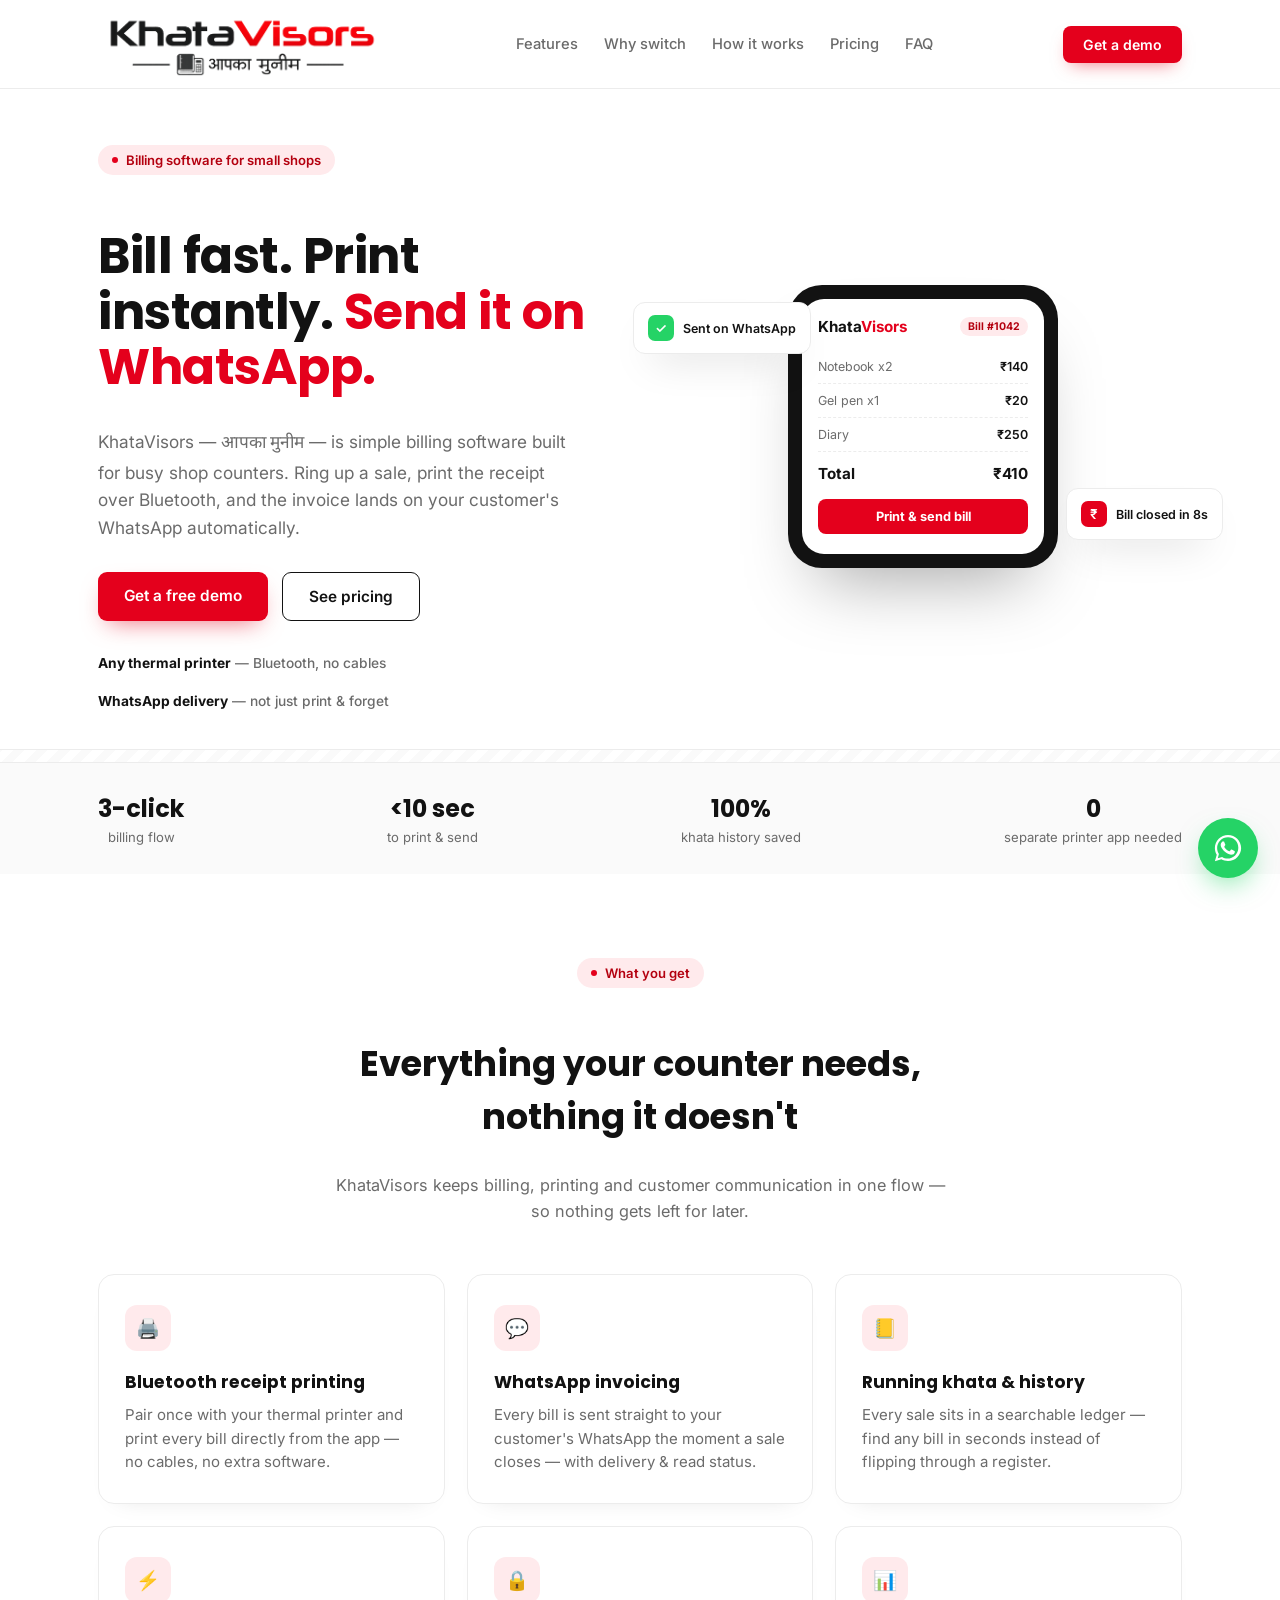
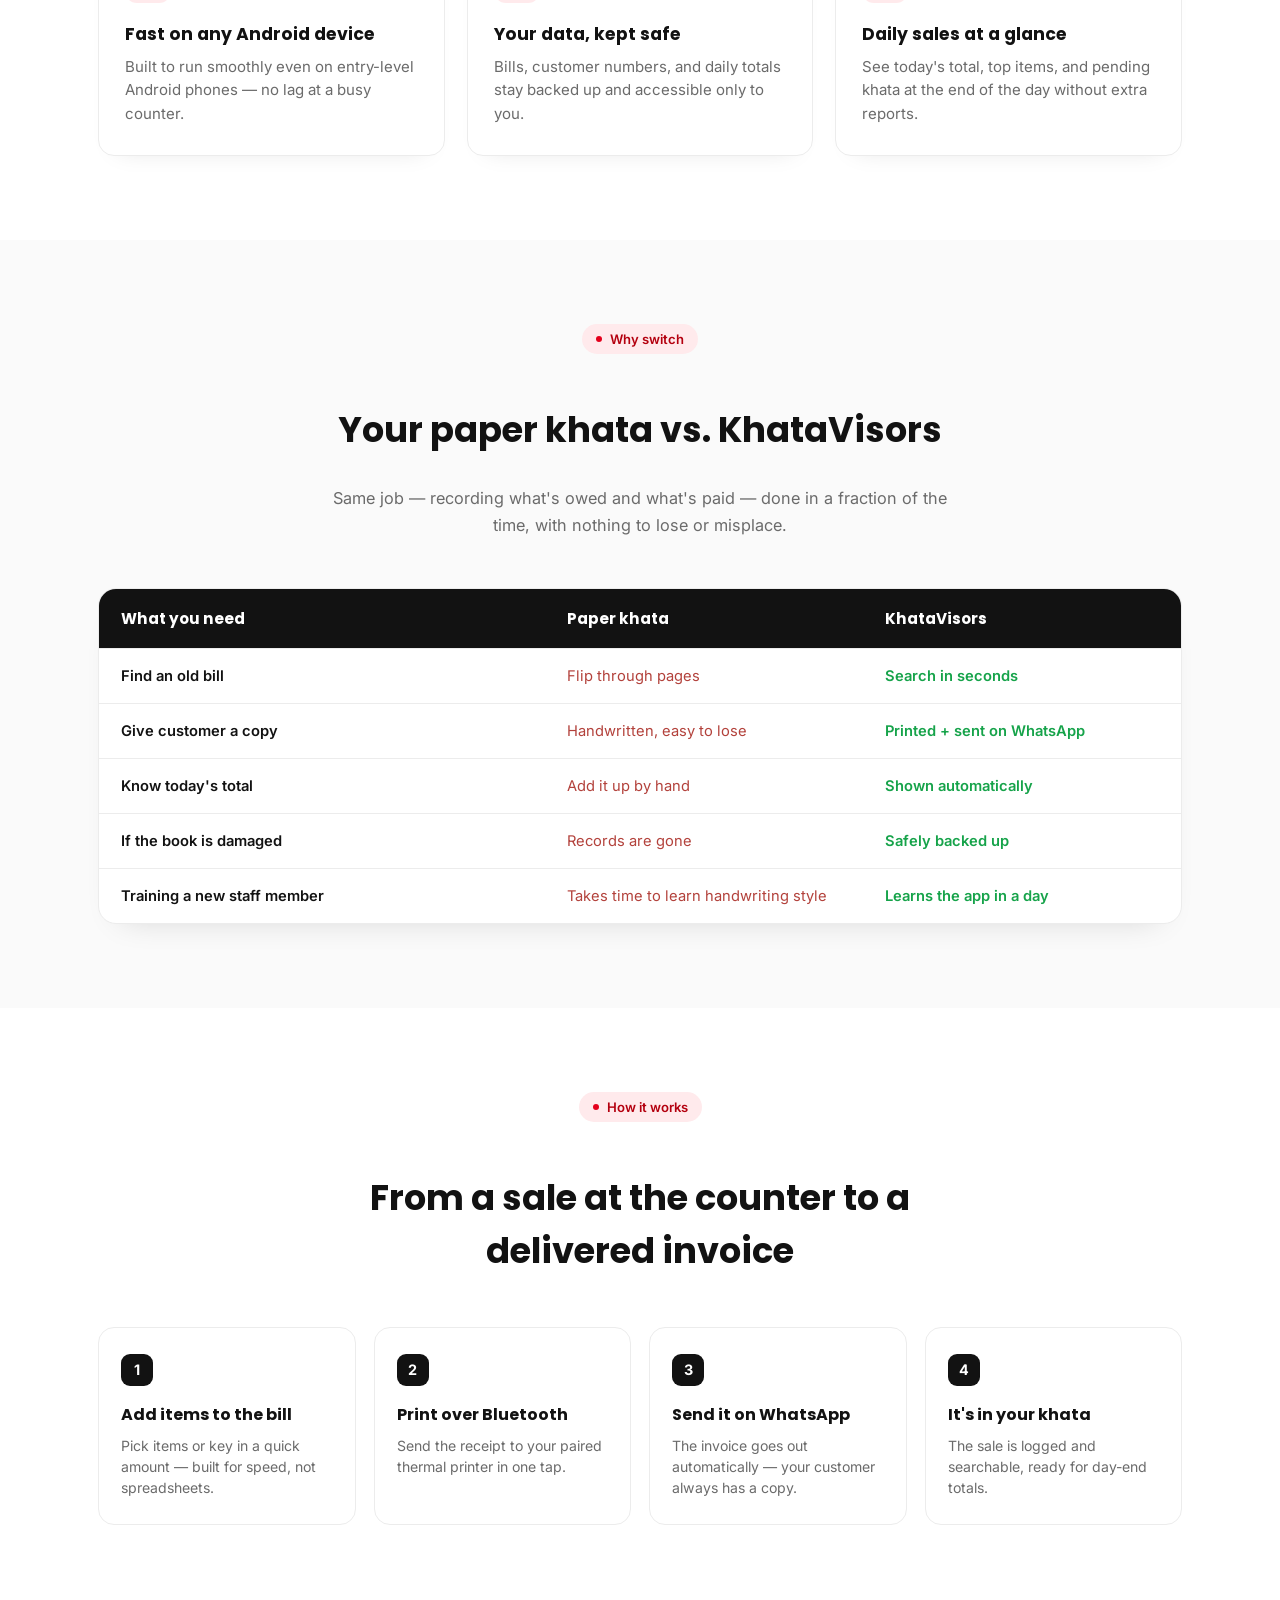
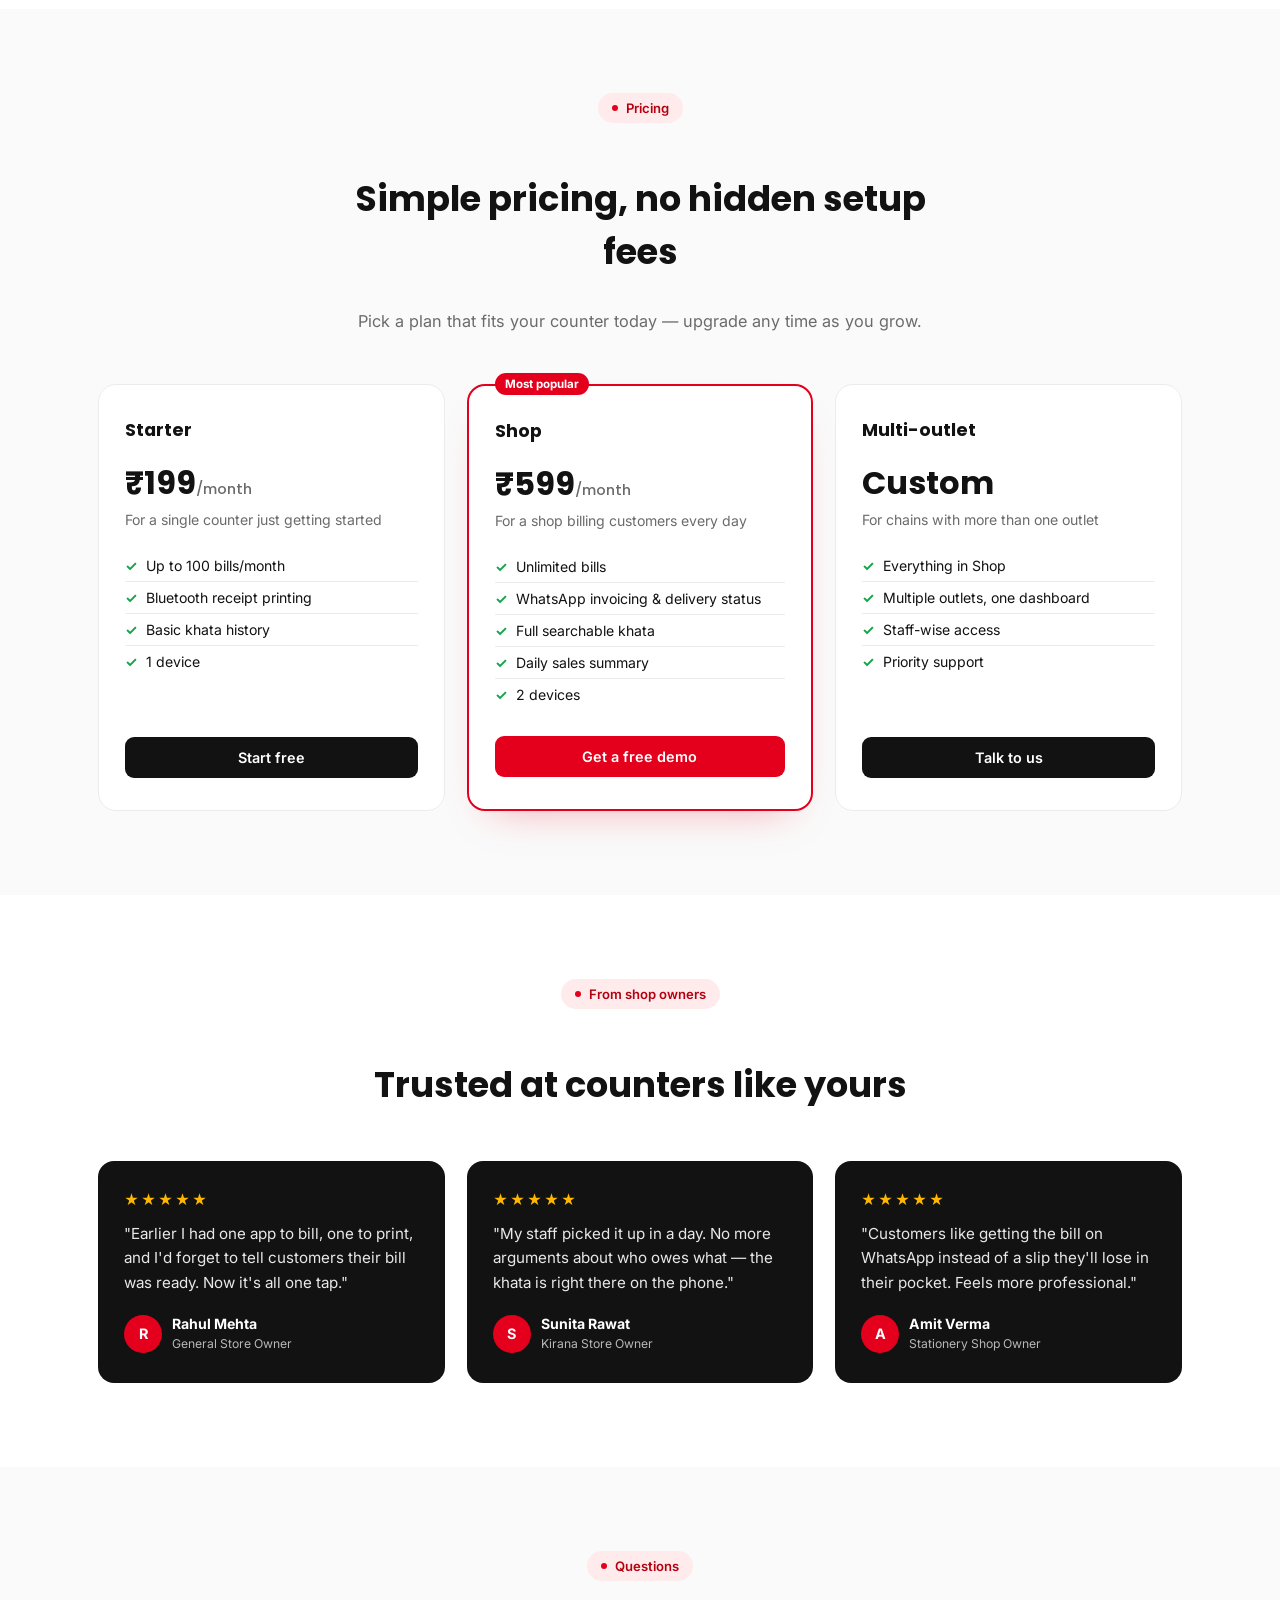
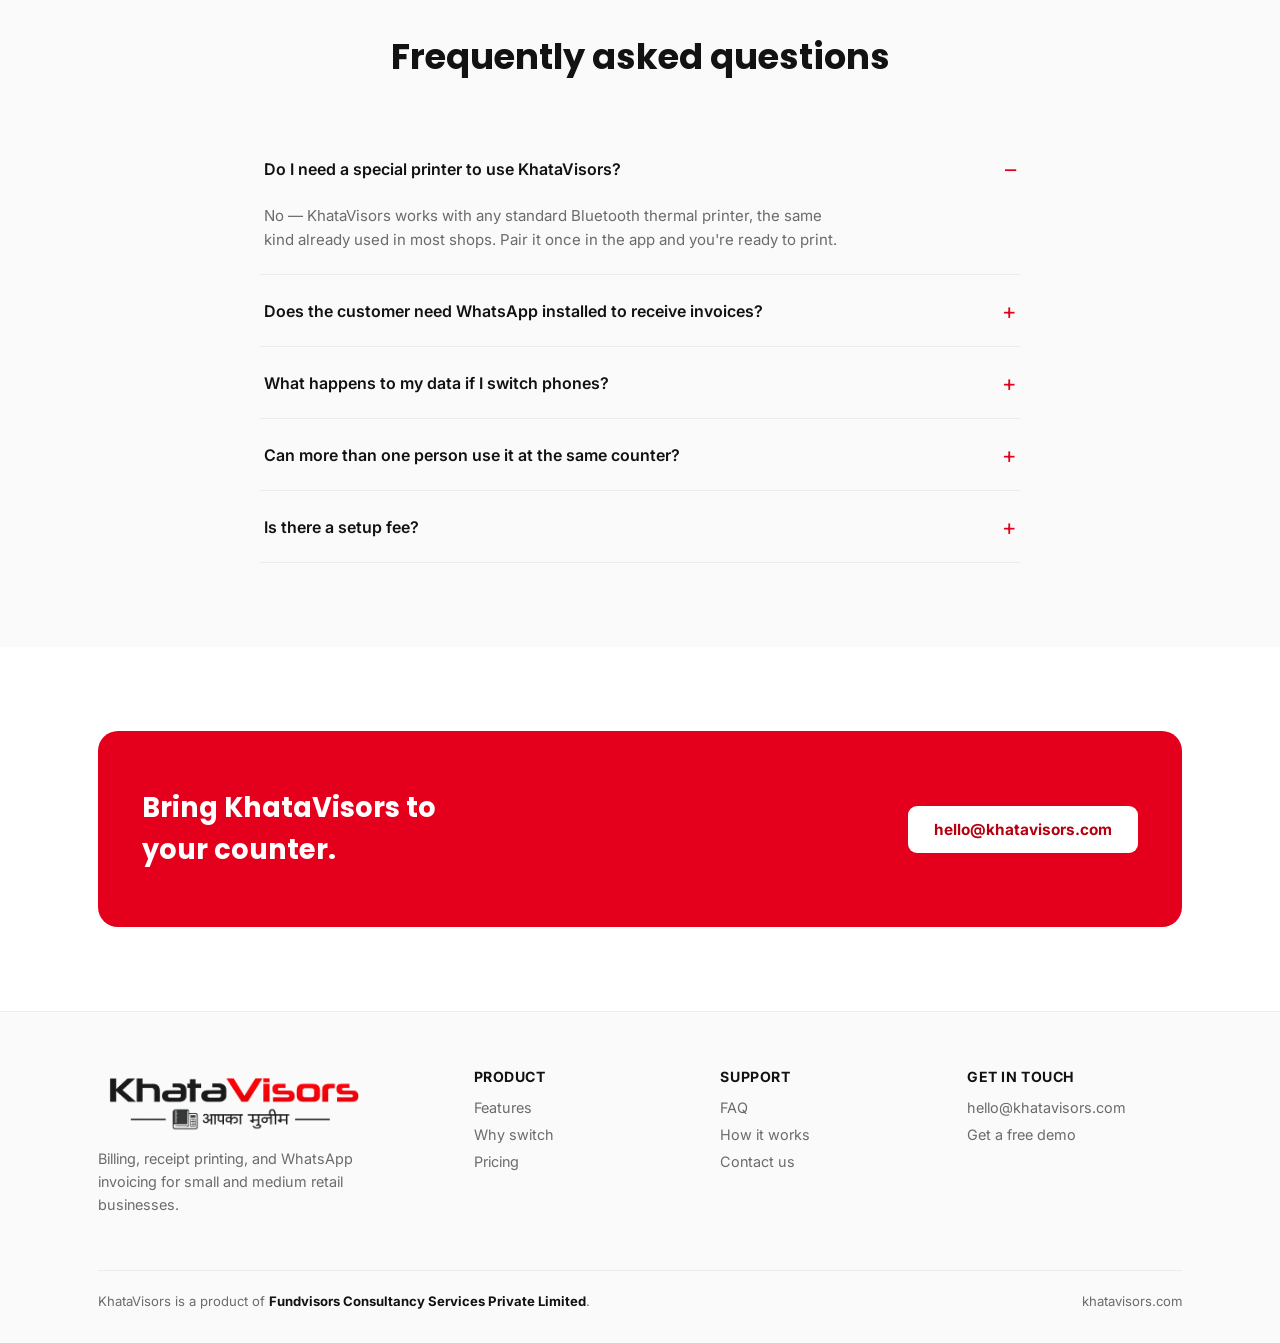
==== commit be60d76f: "Update pricing and footer information in index.html" ====
--- a/index.html
+++ b/index.html
@@ -5,6 +5,9 @@
 <meta name="viewport" content="width=device-width, initial-scale=1.0">
 <title>KhataVisors — आपका मुनीम | Billing &amp; WhatsApp invoicing for small shops</title>
 <meta name="description" content="KhataVisors is billing software for small shops — bill fast, print over Bluetooth, and send invoices straight to WhatsApp.">
+<link rel="icon" type="image/png" sizes="32x32" href="favicon-32.png">
+<link rel="icon" type="image/png" sizes="192x192" href="favicon-192.png">
+<link rel="apple-touch-icon" href="apple-touch-icon.png">
 <link rel="preconnect" href="https://fonts.googleapis.com">
 <link rel="preconnect" href="https://fonts.gstatic.com" crossorigin>
 <link href="https://fonts.googleapis.com/css2?family=Poppins:wght@500;600;700;800&family=Inter:wght@400;500;600;700&family=Noto+Sans+Devanagari:wght@600;700&display=swap" rel="stylesheet">
@@ -443,7 +446,7 @@
     <div class="price-grid">
       <div class="price-card">
         <h3>Starter</h3>
-        <div class="price">₹99<span>/month</span></div>
+        <div class="price">₹199<span>/month</span></div>
         <div class="desc">For a single counter just getting started</div>
         <ul>
           <li><span class="tick">✓</span> Up to 100 bills/month</li>
@@ -576,7 +579,7 @@
     </div>
     <div class="foot-bottom">
       <div>KhataVisors is a product of <b>Fundvisors Consultancy Services Private Limited</b>.</div>
-      <div>fundvisors.com</div>
+      <div>khatavisors.com</div>
     </div>
   </div>
 </footer>
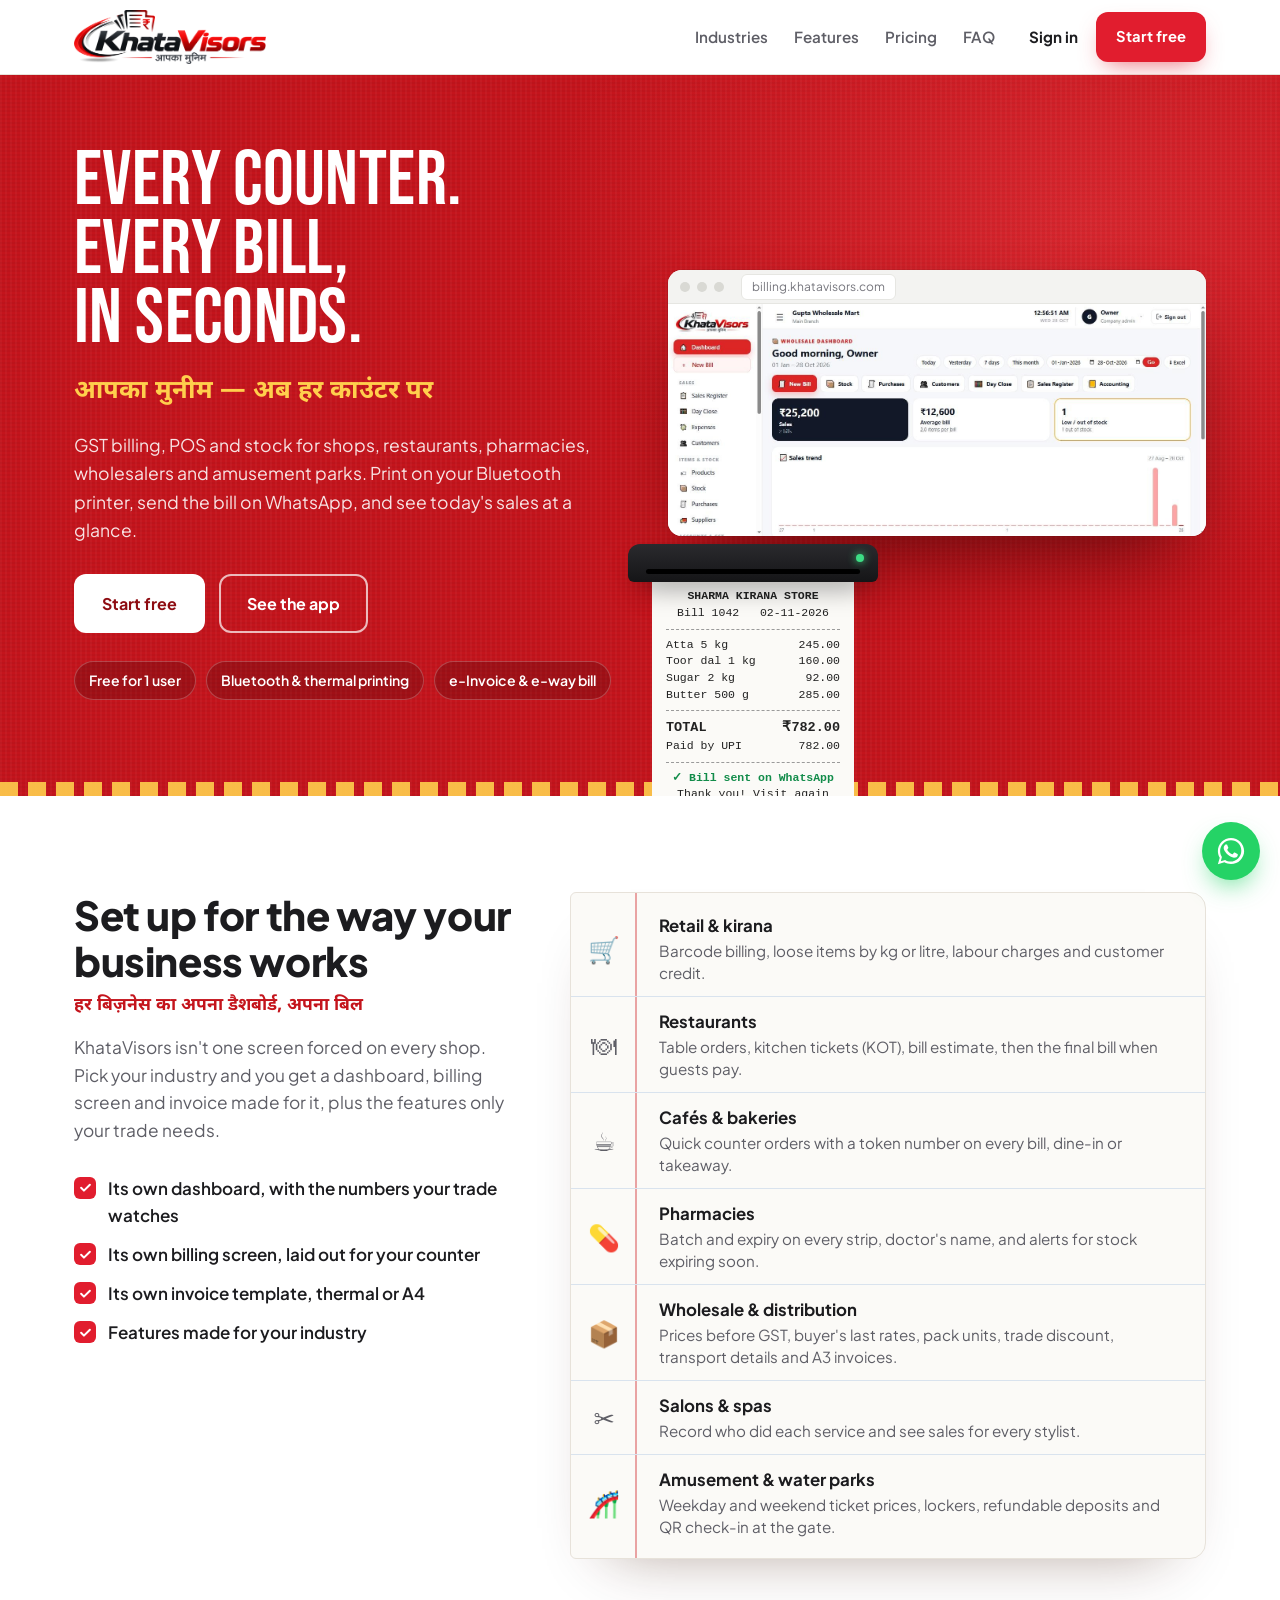
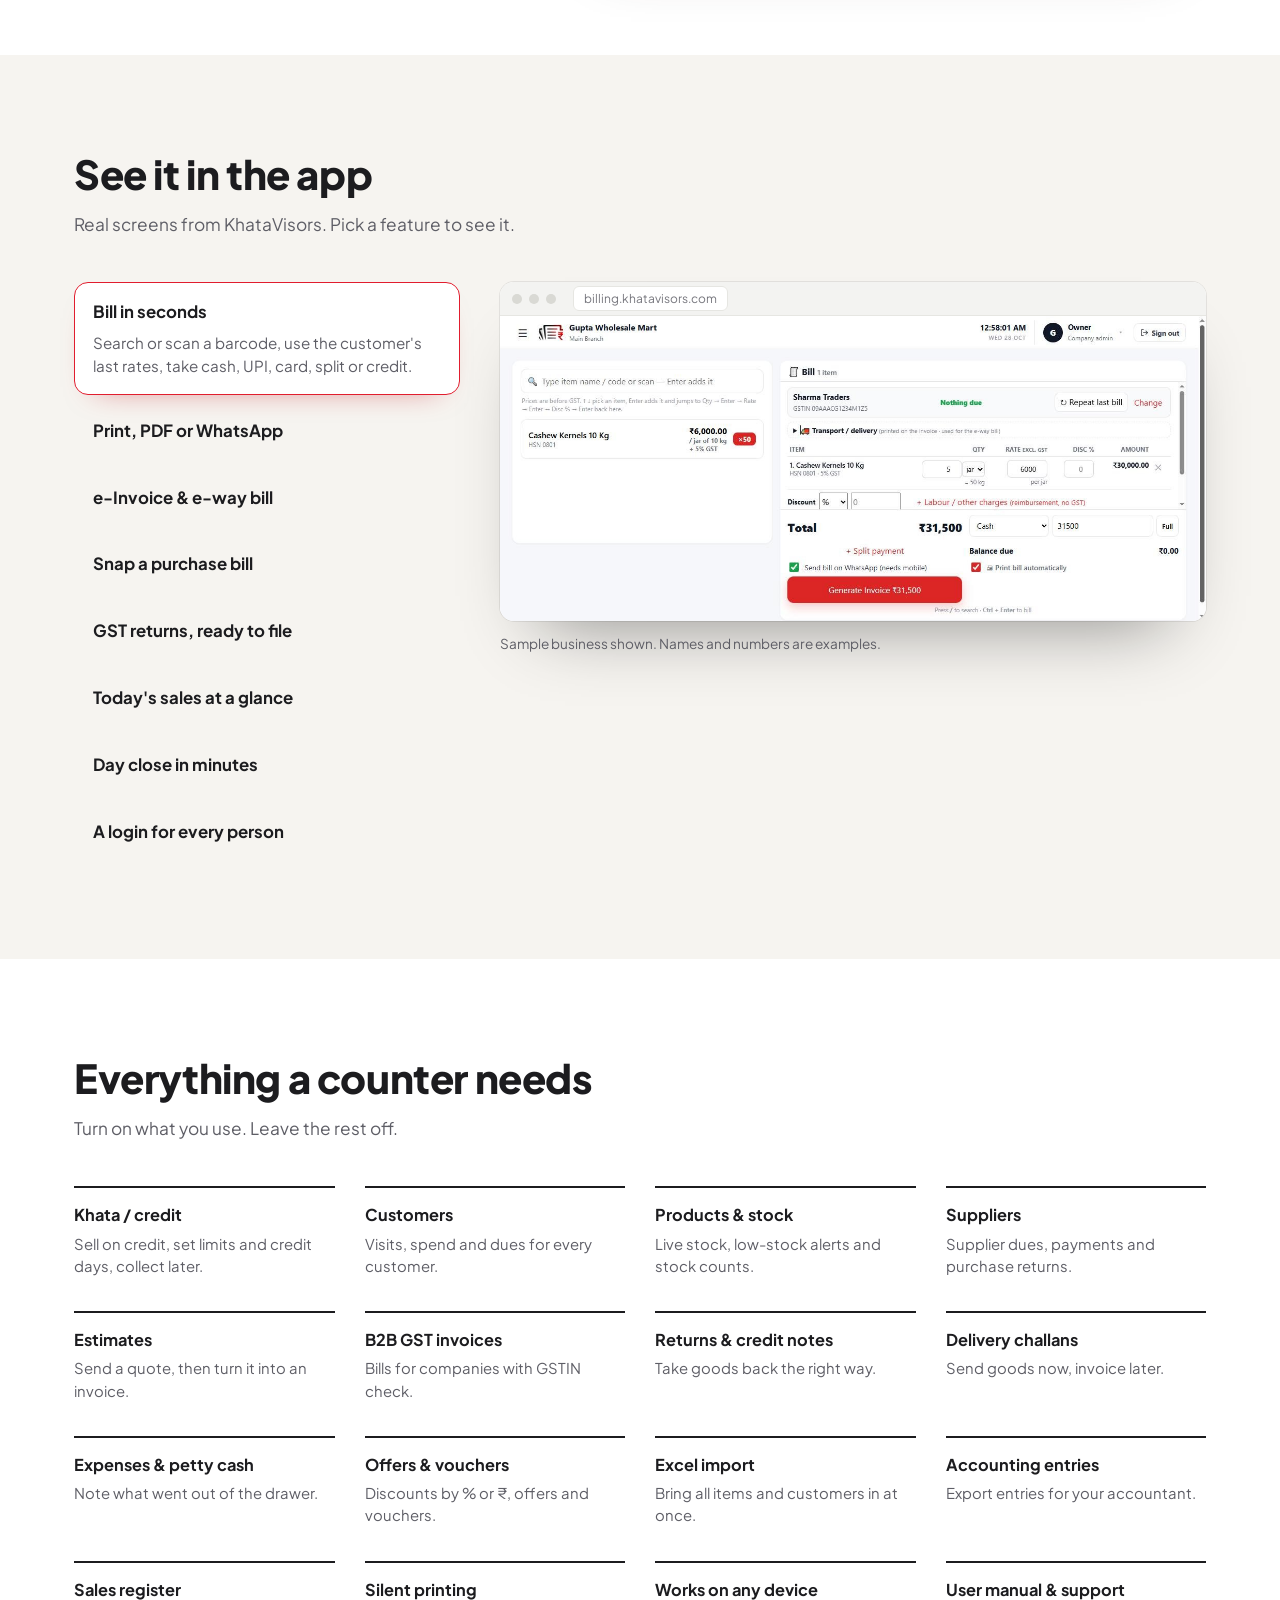
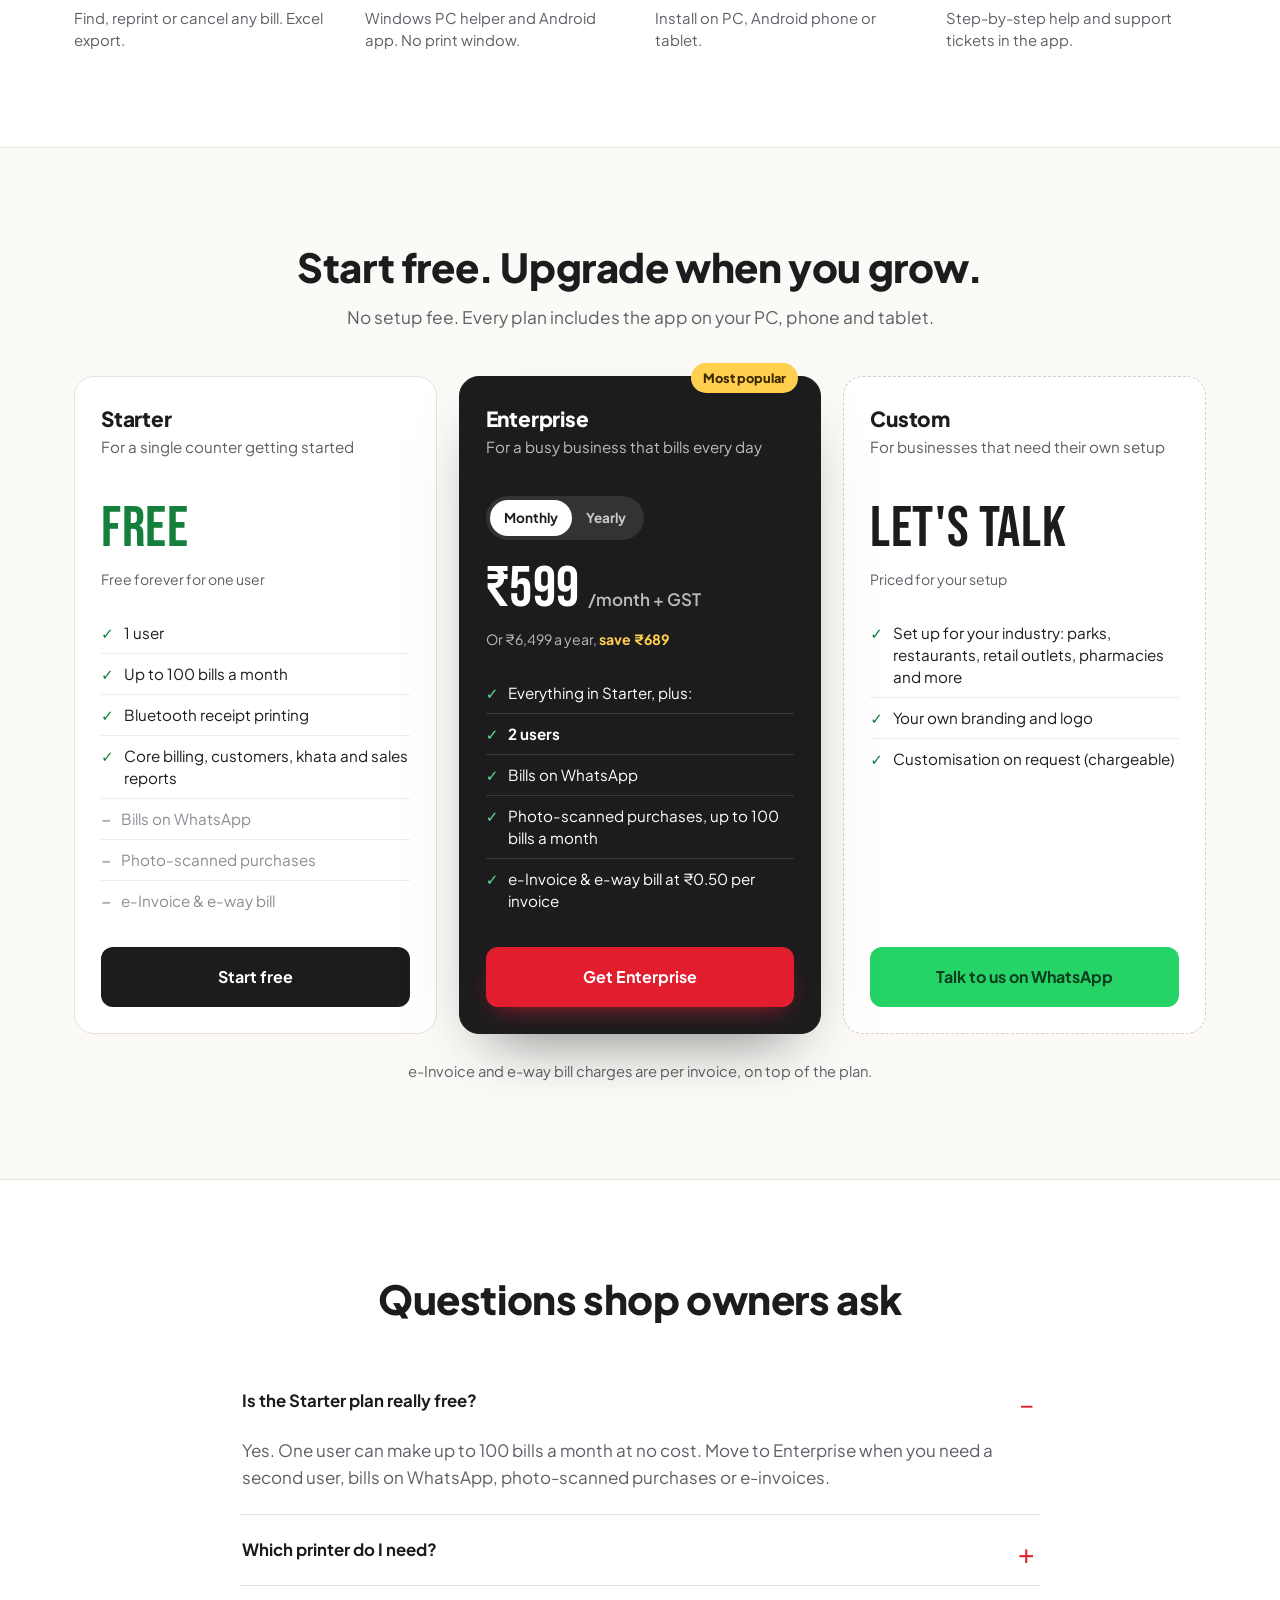
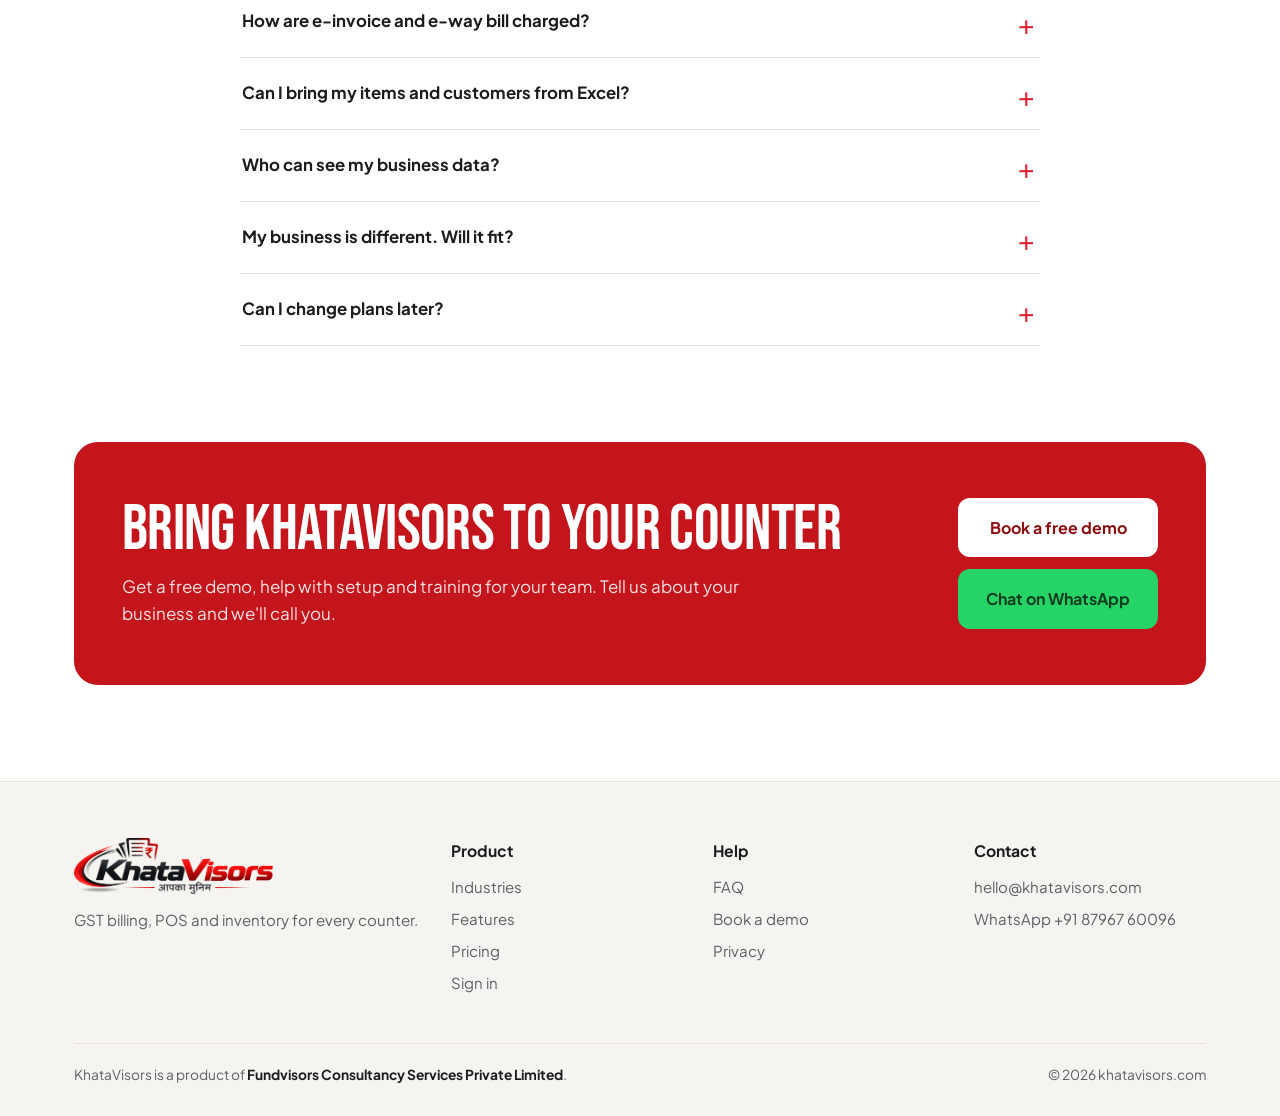
==== commit 6e4c30da: "Revamp website: current features, industry setups, new pricing, logo and app screenshots - New logo," ====
--- a/index.html
+++ b/index.html
@@ -3,597 +3,600 @@
 <head>
 <meta charset="UTF-8">
 <meta name="viewport" content="width=device-width, initial-scale=1.0">
-<title>KhataVisors — आपका मुनीम | Billing &amp; WhatsApp invoicing for small shops</title>
-<meta name="description" content="KhataVisors is billing software for small shops — bill fast, print over Bluetooth, and send invoices straight to WhatsApp.">
+<title>KhataVisors — आपका मुनीम | GST billing, POS &amp; inventory for every counter</title>
+<meta name="description" content="KhataVisors is GST billing, POS and inventory software for shops, restaurants, pharmacies, wholesalers and amusement parks. Free for one user. Bluetooth printing, bills on WhatsApp, e-invoice and e-way bill.">
+<meta name="theme-color" content="#C4141C">
+<meta property="og:title" content="KhataVisors — आपका मुनीम">
+<meta property="og:description" content="Every counter. Every bill, in seconds. GST billing, POS and inventory — free for one user.">
+<meta property="og:image" content="https://khatavisors.com/assets/app/dashboard.jpg">
+<meta property="og:url" content="https://khatavisors.com/">
+<link rel="icon" href="favicon.ico" sizes="any">
 <link rel="icon" type="image/png" sizes="32x32" href="favicon-32.png">
 <link rel="icon" type="image/png" sizes="192x192" href="favicon-192.png">
 <link rel="apple-touch-icon" href="apple-touch-icon.png">
 <link rel="preconnect" href="https://fonts.googleapis.com">
 <link rel="preconnect" href="https://fonts.gstatic.com" crossorigin>
-<link href="https://fonts.googleapis.com/css2?family=Poppins:wght@500;600;700;800&family=Inter:wght@400;500;600;700&family=Noto+Sans+Devanagari:wght@600;700&display=swap" rel="stylesheet">
+<link href="https://fonts.googleapis.com/css2?family=Noto+Sans+Devanagari:wght@500;700&display=swap" rel="stylesheet">
 <style>
+  @font-face{font-family:"Bebas Neue";src:url("assets/fonts/BebasNeue-Regular.woff") format("woff");font-weight:400;font-display:swap}
+  @font-face{font-family:"Plus Jakarta Sans";src:url("assets/fonts/PlusJakartaSans-var.woff") format("woff");font-weight:200 800;font-display:swap}
+
   :root{
-    --red: #E4001C;
-    --red-dark: #B4000F;
-    --black: #121212;
-    --gray: #6B6B6B;
-    --bg: #FFFFFF;
-    --panel: #FAFAFA;
-    --line: #ECECEC;
-    --green: #16A34A;
+    --red:#C4141C;          /* bahi-khata cloth red: hero, primary buttons */
+    --red-bright:#E11D2E;   /* app button red */
+    --red-deep:#8E0C12;
+    --ink:#1C1C1F;
+    --muted:#5E5E66;
+    --rule:#E7E2DA;         /* ledger rule */
+    --paper:#FBFAF7;        /* ledger page */
+    --haldi:#FFCF4D;        /* turmeric yellow: Hindi lines on red, "free" */
+    --green:#15803D;
+    --wa:#25D366;
+    --display:"Bebas Neue",Impact,"Arial Narrow",sans-serif;
+    --body:"Plus Jakarta Sans","Segoe UI",system-ui,sans-serif;
+    --deva:"Noto Sans Devanagari","Plus Jakarta Sans",sans-serif;
+    --receipt:ui-monospace,"Cascadia Mono","Consolas","Courier New",monospace;
   }
-  *{box-sizing:border-box;}
-  html{scroll-behavior:smooth;}
-  body{
-    margin:0; background:var(--bg); color:var(--black);
-    font-family:'Inter', sans-serif;
-    -webkit-font-smoothing:antialiased;
+  *{box-sizing:border-box}
+  html{scroll-behavior:smooth;-webkit-text-size-adjust:100%}
+  body{margin:0;background:#fff;color:var(--ink);font-family:var(--body);font-size:17px;line-height:1.6;-webkit-font-smoothing:antialiased;overflow-x:hidden}
+  img{max-width:100%;display:block}
+  a{color:inherit}
+  :focus-visible{outline:3px solid var(--haldi);outline-offset:3px;border-radius:6px}
+  .wrap{max-width:1180px;margin:0 auto;padding:0 24px}
+  .deva{font-family:var(--deva)}
+  h1,h2,h3{margin:0;font-weight:800;letter-spacing:-.01em;line-height:1.15}
+  h2{font-size:clamp(1.75rem,3.4vw,2.5rem)}
+  p{margin:0}
+  .lead{color:var(--muted);font-size:1.08rem;max-width:60ch}
+
+  .btn{display:inline-flex;align-items:center;justify-content:center;gap:10px;text-decoration:none;font-weight:700;font-size:1rem;
+    padding:15px 26px;border-radius:12px;border:2px solid transparent;transition:transform .12s ease,background .12s ease;cursor:pointer;font-family:inherit}
+  .btn:hover{transform:translateY(-1px)}
+  .btn-red{background:var(--red-bright);color:#fff;box-shadow:0 10px 24px -10px rgba(225,29,46,.7)}
+  .btn-red:hover{background:var(--red-deep)}
+  .btn-white{background:#fff;color:var(--red-deep)}
+  .btn-line{border-color:rgba(255,255,255,.7);color:#fff}
+  .btn-line:hover{background:rgba(255,255,255,.1)}
+  .btn-ink{background:var(--ink);color:#fff}
+  .btn-wa{background:var(--wa);color:#0b3d1f}
+
+  /* ---------- nav ---------- */
+  .nav{position:sticky;top:0;z-index:60;background:rgba(255,255,255,.96);backdrop-filter:saturate(1.4) blur(8px);border-bottom:1px solid var(--rule)}
+  .nav-in{max-width:1180px;margin:0 auto;padding:10px 24px;display:flex;align-items:center;gap:28px}
+  .nav-logo img{height:54px;width:auto}
+  .nav-links{display:flex;gap:26px;margin-left:auto;font-weight:600;font-size:.95rem;color:var(--muted)}
+  .nav-links a{text-decoration:none}
+  .nav-links a:hover{color:var(--red)}
+  .nav-actions{display:flex;gap:12px;align-items:center}
+  .nav-signin{font-weight:700;font-size:.95rem;text-decoration:none;padding:10px 6px}
+  .nav .btn{padding:11px 18px;font-size:.92rem}
+  @media (max-width:940px){.nav-links{display:none}.nav-actions{margin-left:auto}}
+  @media (max-width:520px){.nav-logo img{height:42px}.nav-signin{display:none}.nav .btn{padding:10px 14px}}
+
+  /* ---------- hero: the bahi-khata cover ---------- */
+  .hero{position:relative;background:var(--red);color:#fff;overflow:hidden;
+    background-image:
+      repeating-linear-gradient(0deg,rgba(0,0,0,.035) 0 2px,transparent 2px 4px),
+      repeating-linear-gradient(90deg,rgba(255,255,255,.03) 0 2px,transparent 2px 5px),
+      radial-gradient(900px 600px at 85% 20%,#D7262E 0%,transparent 60%);}
+  .hero::after{content:"";position:absolute;left:0;right:0;bottom:0;height:14px;
+    background:repeating-linear-gradient(90deg,var(--haldi) 0 18px,transparent 18px 28px);opacity:.9}
+  .hero-in{display:grid;grid-template-columns:minmax(0,1fr) minmax(0,1fr);gap:56px;align-items:center;padding:72px 24px 96px;max-width:1180px;margin:0 auto}
+  .hero h1{font-family:var(--display);font-weight:400;font-size:clamp(3.2rem,6vw,5.6rem);line-height:.9;letter-spacing:.005em;text-transform:uppercase}
+  .hero h1 .ln{display:block;white-space:nowrap}
+  .hero .hindi{font-family:var(--deva);color:var(--haldi);font-size:clamp(1.25rem,2.2vw,1.6rem);font-weight:700;margin-top:18px}
+  .hero .lead{color:rgba(255,255,255,.88);margin-top:18px;font-size:1.1rem;max-width:48ch}
+  .hero-ctas{display:flex;flex-wrap:wrap;gap:14px;margin-top:30px}
+  .hero-facts{display:flex;flex-wrap:wrap;gap:10px;margin:28px 0 0;padding:0;list-style:none}
+  .hero-facts li{background:rgba(0,0,0,.18);border:1px solid rgba(255,255,255,.22);border-radius:999px;padding:7px 14px;font-size:.88rem;font-weight:600}
+
+  .stage{position:relative;padding-bottom:40px}
+  .browser{background:#fff;border-radius:14px;overflow:hidden;box-shadow:0 40px 80px -30px rgba(40,0,0,.65),0 0 0 1px rgba(0,0,0,.08)}
+  .browser-bar{height:34px;background:#F3F3F1;display:flex;align-items:center;gap:7px;padding:0 12px;border-bottom:1px solid #e6e6e2}
+  .browser-bar i{width:10px;height:10px;border-radius:50%;background:#D9D9D4}
+  .browser-bar span{margin-left:10px;font-size:.75rem;color:#77777e;background:#fff;border:1px solid #e6e6e2;border-radius:6px;padding:2px 10px}
+  .browser img{width:100%;height:auto}
+
+  /* the printer + receipt: the one animated moment */
+  .printer{position:absolute;left:-40px;bottom:-6px;width:250px;z-index:3}
+  .printer-head{position:relative;z-index:2;height:38px;border-radius:12px 12px 6px 6px;background:linear-gradient(#2a2a2e,#151517);
+    box-shadow:0 14px 28px -12px rgba(0,0,0,.6)}
+  .printer-head::before{content:"";position:absolute;left:18px;right:18px;bottom:8px;height:5px;border-radius:3px;background:#000}
+  .printer-head::after{content:"";position:absolute;right:14px;top:10px;width:8px;height:8px;border-radius:50%;background:#3ddc84;box-shadow:0 0 8px #3ddc84}
+  .receipt-clip{position:absolute;left:24px;right:24px;top:30px;overflow:hidden;height:330px;pointer-events:none}
+  .receipt{background:var(--paper);color:#222;font-family:var(--receipt);font-size:11.5px;line-height:1.45;padding:14px 14px 18px;
+    box-shadow:0 18px 30px -16px rgba(0,0,0,.55);transform:translateY(0);
+    -webkit-mask:linear-gradient(#000 calc(100% - 8px),transparent 0),conic-gradient(from -45deg at bottom,#000 90deg,transparent 0) bottom/12px 8px repeat-x;
+            mask:linear-gradient(#000 calc(100% - 8px),transparent 0),conic-gradient(from -45deg at bottom,#000 90deg,transparent 0) bottom/12px 8px repeat-x}
+  .receipt .c{text-align:center}
+  .receipt b{font-weight:700}
+  .receipt hr{border:0;border-top:1px dashed #9a9a9a;margin:7px 0}
+  .receipt .row{display:flex;justify-content:space-between;gap:8px}
+  .receipt .tot{font-size:13.5px;font-weight:700}
+  .receipt .wa{color:#128C4A;font-weight:700}
+  @media (prefers-reduced-motion:no-preference){
+    .receipt{animation:print 2.4s steps(24,end) .5s both}
+    @keyframes print{from{transform:translateY(-100%)}to{transform:translateY(0)}}
   }
-  h1,h2,h3,.disp{font-family:'Poppins', sans-serif;}
-  a{color:inherit;}
-  .wrap{max-width:1140px; margin:0 auto; padding:0 28px;}
-  .deva{font-family:'Noto Sans Devanagari', sans-serif;}
-
-  /* ---------- Nav ---------- */
-  nav{
-    position:sticky; top:0; z-index:50;
-    background:#FFFFFF;
-    border-bottom:1px solid var(--line);
+  @media (max-width:940px){
+    .hero-in{grid-template-columns:1fr;padding:48px 24px 80px;gap:40px}
+    .stage{padding:0}
+    .printer{position:relative;left:auto;bottom:auto;margin:-16px auto 0;height:330px}
+    .receipt-clip{height:300px}
   }
-  .nav-inner{
-    max-width:1140px; margin:0 auto; padding:10px 28px;
-    display:flex; align-items:center; justify-content:space-between;
-    gap:20px;
+
+  /* ---------- sections ---------- */
+  .sec{padding:96px 0}
+  .sec-head{max-width:720px;margin-bottom:44px}
+  .sec-head.center{margin-left:auto;margin-right:auto;text-align:center}
+  .sec-head .lead{margin-top:14px}
+  .sec-head.center .lead{margin-left:auto;margin-right:auto}
+  .sec-head .hi{font-family:var(--deva);color:var(--red);font-weight:700;margin-top:8px;font-size:1.1rem}
+  @media (max-width:640px){.sec{padding:68px 0}}
+
+  /* ---------- industries: a ledger page ---------- */
+  .ledger-wrap{display:grid;grid-template-columns:minmax(0,.9fr) minmax(0,1.3fr);gap:56px;align-items:start}
+  .ledger{background:var(--paper);border:1px solid var(--rule);border-radius:6px 16px 16px 6px;box-shadow:0 30px 60px -40px rgba(60,20,0,.45);
+    position:relative;padding:8px 0 8px 0;
+    background-image:linear-gradient(90deg,transparent 64px,#E9A3A3 64px,#E9A3A3 66px,transparent 66px)}
+  .ledger-row{display:grid;grid-template-columns:66px minmax(0,1fr);align-items:center;border-bottom:1px solid #D9E3EE;min-height:74px}
+  .ledger-row:last-child{border-bottom:0}
+  .ledger-row .ic{font-size:1.6rem;text-align:center}
+  .ledger-row div{padding:12px 22px}
+  .ledger-row b{display:block;font-size:1.05rem}
+  .ledger-row span{color:var(--muted);font-size:.95rem;line-height:1.45;display:block}
+  .owns{list-style:none;padding:0;margin:30px 0 0;display:grid;gap:12px}
+  .owns li{display:flex;gap:12px;align-items:flex-start;font-weight:600}
+  .owns li::before{content:"";flex:0 0 22px;height:22px;margin-top:2px;border-radius:6px;background:var(--red-bright) url("data:image/svg+xml,%3Csvg xmlns='http://www.w3.org/2000/svg' viewBox='0 0 24 24' fill='none' stroke='white' stroke-width='3.2' stroke-linecap='round' stroke-linejoin='round'%3E%3Cpath d='M5 12.5l4.5 4.5L19 7.5'/%3E%3C/svg%3E") center/15px no-repeat}
+  @media (max-width:940px){.ledger-wrap{grid-template-columns:1fr;gap:36px}}
+
+  /* ---------- tour: feature tabs with real screens ---------- */
+  .tour{background:#F6F4F0}
+  .tab-note{display:none;color:var(--muted);font-size:.98rem;margin:14px 2px 0}
+  .tour-grid{display:grid;grid-template-columns:minmax(0,.82fr) minmax(0,1.5fr);gap:40px;align-items:start}
+  .tabs{display:flex;flex-direction:column;gap:6px}
+  .tab{all:unset;box-sizing:border-box;cursor:pointer;border-radius:14px;padding:16px 18px;border:1.5px solid transparent;display:block}
+  .tab b{display:block;font-size:1.05rem}
+  .tab span{display:none;color:var(--muted);font-size:.95rem;line-height:1.5;margin-top:6px}
+  .tab:hover{background:#fff}
+  .tab[aria-selected="true"]{background:#fff;border-color:var(--red-bright);box-shadow:0 14px 30px -22px rgba(196,20,28,.6)}
+  .tab[aria-selected="true"] span{display:block}
+  .tab:focus-visible{outline:3px solid var(--red-bright)}
+  .screen{position:sticky;top:96px}
+  .screen .browser{box-shadow:0 40px 70px -40px rgba(0,0,0,.45),0 0 0 1px rgba(0,0,0,.08)}
+  .screen figcaption{color:var(--muted);font-size:.85rem;margin-top:12px}
+  @media (max-width:940px){
+    .tour-grid{grid-template-columns:1fr}
+    .tabs{flex-direction:row;overflow-x:auto;gap:8px;padding-bottom:6px;scrollbar-width:thin}
+    .tab{flex:0 0 auto;padding:10px 16px;border-radius:999px;background:#fff;border-color:var(--rule)}
+    .tab span{display:none!important}
+    .screen{position:static}
+    .tab-note{display:block}
   }
-  .brand-logo{height:68px; display:block; flex-shrink:0;}
-  .nav-links{display:flex; gap:26px; font-size:0.92rem; font-weight:500; color:var(--gray); white-space:nowrap;}
-  .nav-links a{text-decoration:none;}
-  .nav-links a:hover{color:var(--red);}
-  .nav-cta{
-    background:var(--red); color:#fff; text-decoration:none;
-    padding:10px 20px; border-radius:8px; font-weight:600; font-size:0.88rem;
-    box-shadow:0 8px 18px -8px rgba(228,0,28,0.55);
-    white-space:nowrap;
-  }
-  @media (max-width:900px){ .nav-links{display:none;} .brand-logo{height:52px;} }
-
-  /* ---------- Hero ---------- */
-  .hero{padding:56px 0 40px; overflow:hidden;}
-  .hero-grid{display:grid; grid-template-columns:1fr 1fr; gap:48px; align-items:center;}
-  .pill{
-    display:inline-flex; align-items:center; gap:8px;
-    background:#FFEAEC; color:var(--red-dark);
-    font-size:0.82rem; font-weight:600;
-    padding:7px 14px; border-radius:99px; margin-bottom:20px;
-  }
-  .pill .dot{width:6px; height:6px; border-radius:50%; background:var(--red);}
-  .hero h1{font-size:clamp(2.1rem, 4vw, 3.1rem); font-weight:700; line-height:1.12; letter-spacing:-0.01em; color:var(--black);}
-  .hero h1 .accent{color:var(--red);}
-  .hero p.lede{margin-top:18px; font-size:1.08rem; color:var(--gray); max-width:44ch; line-height:1.6;}
-  .hero-ctas{display:flex; gap:14px; margin-top:30px; flex-wrap:wrap;}
-  .btn-primary{
-    background:var(--red); color:#fff; text-decoration:none;
-    padding:14px 26px; border-radius:9px; font-weight:600; font-size:0.96rem;
-    box-shadow:0 10px 24px -10px rgba(228,0,28,0.6);
-  }
-  .btn-ghost{
-    background:#fff; color:var(--black); text-decoration:none;
-    padding:14px 26px; border-radius:9px; font-weight:600; font-size:0.96rem;
-    border:1.5px solid var(--black);
-  }
-  .hero-trust{display:flex; gap:22px; margin-top:34px; flex-wrap:wrap; font-size:0.86rem; color:var(--gray); font-weight:500;}
-  .hero-trust b{color:var(--black); font-weight:700;}
-
-  .mockup-stage{position:relative; display:flex; justify-content:center;}
-  .phone{width:270px; background:var(--black); border-radius:34px; padding:14px; box-shadow:0 40px 70px -30px rgba(0,0,0,0.35); position:relative; z-index:2;}
-  .phone-screen{background:#fff; border-radius:22px; overflow:hidden; padding:18px 16px 20px;}
-  .ps-head{display:flex; justify-content:space-between; align-items:center; margin-bottom:14px;}
-  .ps-head .app{font-weight:700; font-size:0.95rem;}
-  .ps-head .app span{color:var(--red);}
-  .ps-badge{background:#FFEAEC; color:var(--red-dark); font-size:0.66rem; font-weight:700; padding:3px 8px; border-radius:99px;}
-  .ps-row{display:flex; justify-content:space-between; font-size:0.78rem; padding:9px 0; border-bottom:1px dashed var(--line); color:var(--gray);}
-  .ps-row b{color:var(--black); font-weight:600;}
-  .ps-total{display:flex; justify-content:space-between; margin-top:12px; font-weight:700; font-size:0.95rem; color:var(--black);}
-  .ps-cta{margin-top:16px; background:var(--red); color:#fff; text-align:center; font-size:0.8rem; font-weight:700; padding:10px; border-radius:8px;}
-  .float-card{
-    position:absolute; background:#fff; border-radius:12px; box-shadow:0 20px 40px -20px rgba(0,0,0,0.25);
-    border:1px solid var(--line); padding:12px 14px; font-size:0.78rem; font-weight:600;
-    display:flex; align-items:center; gap:9px; z-index:3;
-  }
-  .float-card .ic{width:26px; height:26px; border-radius:7px; display:flex; align-items:center; justify-content:center; color:#fff; font-size:0.85rem; flex-shrink:0;}
-  .fc-1{top:6%; left:-6%;} .fc-1 .ic{background:#25D366;}
-  .fc-2{bottom:10%; right:-8%;} .fc-2 .ic{background:var(--red);}
-  @media (max-width:900px){
-    .hero-grid{grid-template-columns:1fr; text-align:center;}
-    .hero p.lede{margin-left:auto; margin-right:auto;}
-    .hero-ctas{justify-content:center;} .hero-trust{justify-content:center;}
-    .mockup-stage{margin-top:20px;} .float-card{display:none;}
-  }
-
-  /* ---------- Receipt divider ---------- */
-  .receipt-divider{
-    height:14px;
-    background:repeating-linear-gradient(-45deg, var(--panel) 0 8px, #fff 8px 16px);
-    border-top:1px solid var(--line); border-bottom:1px solid var(--line);
-  }
-
-  /* ---------- Stats strip ---------- */
-  .strip{padding:28px 0; background:var(--panel);}
-  .strip-inner{display:flex; justify-content:space-between; flex-wrap:wrap; gap:20px; text-align:center;}
-  .stat b{font-family:'Poppins',sans-serif; font-size:1.5rem; display:block; color:var(--black);}
-  .stat span{font-size:0.82rem; color:var(--gray);}
-
-  /* ---------- Sections ---------- */
-  .section{padding:84px 0;}
-  .section.alt{background:var(--panel);}
-  .section-head{max-width:620px; margin:0 auto 50px; text-align:center;}
-  .section-head .pill{margin-left:auto; margin-right:auto;}
-  .section-head h2{font-size:clamp(1.6rem,3vw,2.2rem); font-weight:700; color:var(--black);}
-  .section-head p{color:var(--gray); margin-top:14px; font-size:1.02rem; line-height:1.6;}
-
-  .card-grid{display:grid; grid-template-columns:repeat(3,1fr); gap:22px;}
-  .fcard{background:#fff; border:1px solid var(--line); border-radius:16px; padding:30px 26px; box-shadow:0 12px 24px -20px rgba(0,0,0,0.15);}
-  .fcard .ic-box{width:46px; height:46px; border-radius:12px; display:flex; align-items:center; justify-content:center; background:#FFEAEC; color:var(--red); margin-bottom:18px; font-size:1.2rem;}
-  .fcard h3{font-size:1.08rem; font-weight:700; margin:0 0 8px; color:var(--black);}
-  .fcard p{margin:0; color:var(--gray); font-size:0.94rem; line-height:1.55;}
-  @media (max-width:900px){ .card-grid{grid-template-columns:1fr 1fr;} }
-  @media (max-width:620px){ .card-grid{grid-template-columns:1fr;} }
-
-  /* ---------- Comparison table ---------- */
-  .compare{
-    background:#fff; border:1px solid var(--line); border-radius:18px; overflow:hidden;
-    box-shadow:0 16px 32px -24px rgba(0,0,0,0.2);
-  }
-  .compare-row{display:grid; grid-template-columns:1.4fr 1fr 1fr; border-bottom:1px solid var(--line);}
-  .compare-row:last-child{border-bottom:none;}
-  .compare-row.head{background:var(--black); color:#fff; font-weight:700;}
-  .compare-cell{padding:18px 22px; font-size:0.92rem; display:flex; align-items:center; gap:8px;}
-  .compare-row.head .compare-cell{font-family:'Poppins',sans-serif; font-size:0.95rem;}
-  .compare-cell.label{color:var(--black); font-weight:600;}
-  .compare-cell.no{color:#B3423C;}
-  .compare-cell.yes{color:var(--green); font-weight:600;}
-  @media (max-width:640px){
-    .compare-cell{padding:14px 14px; font-size:0.82rem;}
-  }
-
-  /* ---------- How it works ---------- */
-  .steps{display:grid; grid-template-columns:repeat(4,1fr); gap:18px;}
-  .step{background:#fff; border:1px solid var(--line); border-radius:16px; padding:26px 22px; position:relative;}
-  .step .snum{width:32px; height:32px; border-radius:9px; background:var(--black); color:#fff; display:flex; align-items:center; justify-content:center; font-weight:700; font-size:0.9rem; margin-bottom:16px;}
-  .step h3{font-size:1rem; font-weight:700; margin:0 0 8px; color:var(--black);}
-  .step p{margin:0; font-size:0.88rem; color:var(--gray); line-height:1.5;}
-  @media (max-width:900px){ .steps{grid-template-columns:1fr 1fr;} }
-  @media (max-width:560px){ .steps{grid-template-columns:1fr;} }
-
-  /* ---------- Pricing ---------- */
-  .price-grid{display:grid; grid-template-columns:repeat(3,1fr); gap:22px; align-items:stretch;}
-  .price-card{background:#fff; border:1px solid var(--line); border-radius:18px; padding:32px 26px; display:flex; flex-direction:column;}
-  .price-card.pop{border:2px solid var(--red); position:relative; box-shadow:0 20px 40px -24px rgba(228,0,28,0.35);}
-  .price-card .tag{position:absolute; top:-13px; left:26px; background:var(--red); color:#fff; font-size:0.72rem; font-weight:700; padding:4px 10px; border-radius:99px;}
-  .price-card h3{font-size:1.1rem; font-weight:700; margin:0 0 6px;}
-  .price-card .price{font-family:'Poppins',sans-serif; font-size:2rem; font-weight:700; margin:10px 0 4px;}
-  .price-card .price span{font-size:0.9rem; font-weight:500; color:var(--gray);}
-  .price-card .desc{color:var(--gray); font-size:0.88rem; margin-bottom:22px;}
-  .price-card ul{list-style:none; margin:0 0 26px; padding:0; flex:1;}
-  .price-card li{display:flex; align-items:flex-start; gap:9px; font-size:0.88rem; color:var(--black); padding:7px 0; border-top:1px solid var(--line);}
-  .price-card li:first-child{border-top:none;}
-  .price-card li .tick{color:var(--green); font-weight:700; flex-shrink:0;}
-  .price-card .pbtn{
-    text-align:center; padding:12px; border-radius:9px; font-weight:600; font-size:0.9rem; text-decoration:none;
-    background:var(--black); color:#fff;
-  }
-  .price-card.pop .pbtn{background:var(--red);}
-  @media (max-width:900px){ .price-grid{grid-template-columns:1fr; max-width:420px; margin:0 auto;} }
-
-  /* ---------- Testimonials ---------- */
-  .testi-grid{display:grid; grid-template-columns:repeat(3,1fr); gap:22px;}
-  .testi-card{background:var(--black); color:#fff; border-radius:16px; padding:30px 26px;}
-  .testi-card .stars{color:#FFB800; font-size:0.9rem; margin-bottom:14px; letter-spacing:2px;}
-  .testi-card p{margin:0 0 20px; font-size:0.95rem; line-height:1.6; color:#E8E8E8;}
-  .testi-card .who{display:flex; align-items:center; gap:10px;}
-  .testi-card .avatar{width:38px; height:38px; border-radius:50%; background:var(--red); display:flex; align-items:center; justify-content:center; font-weight:700; font-size:0.9rem; flex-shrink:0;}
-  .testi-card .who div b{display:block; font-size:0.88rem;}
-  .testi-card .who div span{font-size:0.76rem; color:#B7B7B7;}
-  @media (max-width:900px){ .testi-grid{grid-template-columns:1fr;} }
-
-  /* ---------- FAQ ---------- */
-  .faq{max-width:760px; margin:0 auto;}
-  .faq-item{border-bottom:1px solid var(--line);}
-  .faq-item summary{
-    padding:22px 4px; font-weight:600; font-size:1rem; cursor:pointer;
-    display:flex; justify-content:space-between; align-items:center; list-style:none;
-    color:var(--black);
-  }
-  .faq-item summary::-webkit-details-marker{display:none;}
-  .faq-item summary::after{content:"+"; font-size:1.4rem; color:var(--red); font-weight:400; margin-left:12px;}
-  .faq-item[open] summary::after{content:"–";}
-  .faq-item p{margin:0 4px 22px; color:var(--gray); font-size:0.94rem; line-height:1.6; max-width:64ch;}
-
-  /* ---------- CTA band ---------- */
-  .cta-band{
-    background:var(--red); border-radius:20px; padding:56px 44px; color:#fff;
-    display:flex; justify-content:space-between; align-items:center; gap:24px; flex-wrap:wrap;
-  }
-  .cta-band h2{font-size:1.7rem; font-weight:700; max-width:20ch; margin:0;}
-  .cta-band .btn-white{background:#fff; color:var(--red-dark); text-decoration:none; font-weight:700; padding:14px 26px; border-radius:9px; font-size:0.96rem;}
-
-  /* ---------- Footer ---------- */
-  footer{border-top:1px solid var(--line); padding:56px 0 34px; background:var(--panel); color:var(--gray);}
-  .foot-grid{display:grid; grid-template-columns:1.6fr 1fr 1fr 1fr; gap:32px; margin-bottom:40px;}
-  .foot-logo{height:64px; display:block; margin-bottom:14px;}
-  .foot-col h4{color:var(--black); font-size:0.88rem; font-weight:700; margin:0 0 14px; text-transform:uppercase; letter-spacing:0.04em;}
-  .foot-col a{display:block; color:var(--gray); text-decoration:none; font-size:0.9rem; margin-bottom:10px;}
-  .foot-col a:hover{color:var(--red);}
-  .foot-desc{color:var(--gray); font-size:0.9rem; line-height:1.6; max-width:34ch;}
-  .foot-bottom{border-top:1px solid var(--line); padding-top:22px; display:flex; justify-content:space-between; flex-wrap:wrap; gap:12px; font-size:0.82rem; color:var(--gray);}
-  .foot-bottom b{color:var(--black);}
-  @media (max-width:820px){ .foot-grid{grid-template-columns:1fr 1fr; row-gap:30px;} }
-  @media (max-width:520px){ .foot-grid{grid-template-columns:1fr;} }  /* ---------- Floating WhatsApp button ---------- */
-  .wa-float{
-    position:fixed; right:22px; bottom:22px; z-index:100;
-    width:60px; height:60px; border-radius:50%;
-    background:#25D366; display:flex; align-items:center; justify-content:center;
-    box-shadow:0 12px 28px -8px rgba(37,211,102,0.6);
-    text-decoration:none;
-    animation:wa-pulse 2.4s infinite;
-  }
-  .wa-float svg{width:30px; height:30px;}
-  .wa-tooltip{
-    position:fixed; right:92px; bottom:38px; z-index:100;
-    background:var(--black); color:#fff; font-size:0.82rem; font-weight:600;
-    padding:9px 14px; border-radius:8px; white-space:nowrap;
-    opacity:0; transform:translateX(6px); pointer-events:none;
-    transition:opacity 0.2s ease, transform 0.2s ease;
-  }
-  .wa-wrap:hover .wa-tooltip{opacity:1; transform:translateX(0);}
-  @keyframes wa-pulse{
-    0%{box-shadow:0 12px 28px -8px rgba(37,211,102,0.6), 0 0 0 0 rgba(37,211,102,0.5);}
-    70%{box-shadow:0 12px 28px -8px rgba(37,211,102,0.6), 0 0 0 14px rgba(37,211,102,0);}
-    100%{box-shadow:0 12px 28px -8px rgba(37,211,102,0.6), 0 0 0 0 rgba(37,211,102,0);}
-  }
-  @media (max-width:600px){
-    .wa-tooltip{display:none;}
-    .wa-float{right:16px; bottom:16px; width:54px; height:54px;}
-  }
+
+  /* ---------- everything included ---------- */
+  .all{display:grid;grid-template-columns:repeat(4,minmax(0,1fr));gap:34px 30px;margin:0;padding:0;list-style:none}
+  .all li{border-top:2px solid var(--ink);padding-top:14px}
+  .all b{display:block;font-size:1.02rem}
+  .all span{display:block;color:var(--muted);font-size:.93rem;line-height:1.5;margin-top:4px}
+  @media (max-width:940px){.all{grid-template-columns:repeat(2,minmax(0,1fr))}}
+  @media (max-width:520px){.all{grid-template-columns:1fr}}
+
+  /* ---------- pricing ---------- */
+  .pricing{background:var(--paper);border-top:1px solid var(--rule);border-bottom:1px solid var(--rule)}
+  .plans{display:grid;grid-template-columns:repeat(3,minmax(0,1fr));gap:22px;align-items:stretch}
+  .plan{background:#fff;border:1.5px solid var(--rule);border-radius:20px;padding:30px 26px 26px;display:flex;flex-direction:column}
+  .plan h3{font-size:1.3rem}
+  .plan .who{color:var(--muted);font-size:.95rem;margin-top:4px;min-height:3em}
+  .price{display:flex;align-items:baseline;gap:8px;margin:20px 0 4px;min-height:64px}
+  .price .amt{font-family:var(--display);font-size:3.6rem;line-height:1;letter-spacing:.01em}
+  .price .per{color:var(--muted);font-weight:600}
+  .price-note{font-size:.88rem;color:var(--muted);min-height:1.5em}
+  .plan ul{list-style:none;margin:22px 0 26px;padding:0;flex:1}
+  .plan li{display:flex;gap:10px;padding:9px 0;border-top:1px solid #F0ECE6;font-size:.95rem;line-height:1.45}
+  .plan li:first-child{border-top:0}
+  .plan li::before{content:"✓";color:var(--green);font-weight:800;flex:0 0 auto}
+  .plan li.no{color:#8C8C93}
+  .plan li.no::before{content:"–";color:#B0B0B6}
+  .plan li em{font-style:normal;font-weight:700}
+  .plan .btn{width:100%}
+  .plan.free .amt{color:var(--green)}
+  .plan.pro{background:var(--ink);color:#fff;border-color:var(--ink);position:relative;box-shadow:0 30px 60px -30px rgba(0,0,0,.55)}
+  .plan.pro .who,.plan.pro .per,.plan.pro .price-note{color:rgba(255,255,255,.7)}
+  .plan.pro li{border-color:rgba(255,255,255,.12)}
+  .plan.pro li::before{color:#5EE08A}
+  .plan .flag{position:absolute;top:-14px;right:22px;background:var(--haldi);color:#3b2a00;font-weight:800;font-size:.8rem;padding:5px 12px;border-radius:999px}
+  .bill{display:inline-flex;background:rgba(255,255,255,.1);border-radius:999px;padding:4px;margin-top:16px;align-self:flex-start}
+  .bill button{all:unset;cursor:pointer;padding:7px 14px;border-radius:999px;font-weight:700;font-size:.85rem;color:rgba(255,255,255,.75)}
+  .bill button[aria-pressed="true"]{background:#fff;color:var(--ink)}
+  .bill button:focus-visible{outline:2px solid var(--haldi)}
+  .save{color:var(--haldi);font-weight:700}
+  .plan.custom{border-style:dashed;border-color:#D8CFC2}
+  .price-foot{text-align:center;color:var(--muted);font-size:.92rem;margin-top:26px}
+  @media (max-width:980px){.plans{grid-template-columns:1fr;max-width:480px;margin:0 auto}.plan .who{min-height:0}.price{min-height:0}}
+
+  /* ---------- faq ---------- */
+  .faq{max-width:800px;margin:0 auto}
+  .faq details{border-bottom:1px solid var(--rule)}
+  .faq summary{cursor:pointer;list-style:none;padding:22px 40px 22px 2px;font-weight:700;font-size:1.05rem;position:relative}
+  .faq summary::-webkit-details-marker{display:none}
+  .faq summary::after{content:"+";position:absolute;right:6px;top:16px;font-size:1.7rem;font-weight:400;color:var(--red-bright)}
+  .faq details[open] summary::after{content:"–"}
+  .faq details p{color:var(--muted);padding:0 2px 22px;max-width:68ch}
+
+  /* ---------- contact band ---------- */
+  .band{background:var(--red);color:#fff;border-radius:24px;padding:56px 48px;display:grid;grid-template-columns:minmax(0,1.2fr) auto;gap:30px;align-items:center;position:relative;overflow:hidden}
+  .band h2{font-family:var(--display);font-weight:400;font-size:clamp(2.6rem,5vw,4rem);line-height:.95;text-transform:uppercase}
+  .band p{color:rgba(255,255,255,.88);margin-top:12px;max-width:52ch}
+  .band .acts{display:flex;flex-direction:column;gap:12px}
+  @media (max-width:820px){.band{grid-template-columns:1fr;padding:40px 26px}}
+
+  /* ---------- footer ---------- */
+  footer{background:#F6F4F0;border-top:1px solid var(--rule);padding:56px 0 30px;color:var(--muted);font-size:.94rem}
+  .foot{display:grid;grid-template-columns:1.5fr 1fr 1fr 1fr;gap:30px}
+  .foot img{height:56px;width:auto;margin-bottom:14px}
+  .foot h4{color:var(--ink);margin:0 0 12px;font-size:.98rem}
+  .foot a{display:block;text-decoration:none;margin-bottom:8px}
+  .foot a:hover{color:var(--red)}
+  .foot-bottom{border-top:1px solid var(--rule);margin-top:40px;padding-top:20px;display:flex;flex-wrap:wrap;justify-content:space-between;gap:10px;font-size:.86rem}
+  .foot-bottom b{color:var(--ink)}
+  @media (max-width:820px){.foot{grid-template-columns:1fr 1fr}}
+  @media (max-width:520px){.foot{grid-template-columns:1fr}}
+
+  /* ---------- floating WhatsApp ---------- */
+  .wa-float{position:fixed;right:20px;bottom:20px;z-index:80;width:58px;height:58px;border-radius:50%;background:var(--wa);display:flex;align-items:center;justify-content:center;
+    box-shadow:0 12px 26px -8px rgba(37,211,102,.7)}
+  .wa-float svg{width:30px;height:30px}
 </style>
 </head>
 <body>
 
-<nav>
-  <div class="nav-inner">
-    <img class="brand-logo" src="khatavisors-logo.png" alt="KhataVisors — आपका मुनीम">
+<nav class="nav" aria-label="Main">
+  <div class="nav-in">
+    <a class="nav-logo" href="#top" aria-label="KhataVisors home"><img src="khatavisors-logo.png" alt="KhataVisors — आपका मुनीम" width="900" height="253"></a>
     <div class="nav-links">
+      <a href="#industries">Industries</a>
       <a href="#features">Features</a>
-      <a href="#compare">Why switch</a>
-      <a href="#how">How it works</a>
       <a href="#pricing">Pricing</a>
       <a href="#faq">FAQ</a>
     </div>
-    <a class="nav-cta" href="#contact">Get a demo</a>
+    <div class="nav-actions">
+      <a class="nav-signin" href="https://billing.khatavisors.com/login/">Sign in</a>
+      <a class="btn btn-red" href="https://billing.khatavisors.com/get-khatavisors/">Start free</a>
+    </div>
   </div>
 </nav>
 
-<header class="hero">
-  <div class="wrap">
-    <div class="hero-grid">
-      <div>
-        <span class="pill"><span class="dot"></span> Billing software for small shops</span>
-        <h1>Bill fast. Print instantly. <span class="accent">Send it on WhatsApp.</span></h1>
-        <p class="lede">KhataVisors — <span class="deva">आपका मुनीम</span> — is simple billing software built for busy shop counters. Ring up a sale, print the receipt over Bluetooth, and the invoice lands on your customer's WhatsApp automatically.</p>
-        <div class="hero-ctas">
-          <a class="btn-primary" href="#contact">Get a free demo</a>
-          <a class="btn-ghost" href="#pricing">See pricing</a>
-        </div>
-        <div class="hero-trust">
-          <div><b>Any thermal printer</b> — Bluetooth, no cables</div>
-          <div><b>WhatsApp delivery</b> — not just print &amp; forget</div>
-        </div>
-      </div>
-      <div class="mockup-stage">
-        <div class="float-card fc-1"><span class="ic">✓</span> Sent on WhatsApp</div>
-        <div class="phone">
-          <div class="phone-screen">
-            <div class="ps-head">
-              <div class="app">Khata<span>Visors</span></div>
-              <div class="ps-badge">Bill #1042</div>
-            </div>
-            <div class="ps-row"><span>Notebook x2</span><b>₹140</b></div>
-            <div class="ps-row"><span>Gel pen x1</span><b>₹20</b></div>
-            <div class="ps-row"><span>Diary</span><b>₹250</b></div>
-            <div class="ps-total"><span>Total</span><span>₹410</span></div>
-            <div class="ps-cta">Print &amp; send bill</div>
+<header class="hero" id="top">
+  <div class="hero-in">
+    <div>
+      <h1><span class="ln">Every counter.</span> <span class="ln">Every bill,</span> <span class="ln">in seconds.</span></h1>
+      <p class="hindi">आपका मुनीम — अब हर काउंटर पर</p>
+      <p class="lead">GST billing, POS and stock for shops, restaurants, pharmacies, wholesalers and amusement parks. Print on your Bluetooth printer, send the bill on WhatsApp, and see today's sales at a glance.</p>
+      <div class="hero-ctas">
+        <a class="btn btn-white" href="https://billing.khatavisors.com/get-khatavisors/">Start free</a>
+        <a class="btn btn-line" href="#features">See the app</a>
+      </div>
+      <ul class="hero-facts" aria-label="Highlights">
+        <li>Free for 1 user</li>
+        <li>Bluetooth &amp; thermal printing</li>
+        <li>e-Invoice &amp; e-way bill</li>
+      </ul>
+    </div>
+
+    <div class="stage" aria-hidden="true">
+      <div class="browser">
+        <div class="browser-bar"><i></i><i></i><i></i><span>billing.khatavisors.com</span></div>
+        <img src="assets/app/dashboard.jpg" alt="" width="1366" height="589" fetchpriority="high">
+      </div>
+      <div class="printer">
+        <div class="printer-head"></div>
+        <div class="receipt-clip">
+          <div class="receipt">
+            <div class="c"><b>SHARMA KIRANA STORE</b><br>Bill 1042 &nbsp; 02-11-2026</div>
+            <hr>
+            <div class="row"><span>Atta 5 kg</span><span>245.00</span></div>
+            <div class="row"><span>Toor dal 1 kg</span><span>160.00</span></div>
+            <div class="row"><span>Sugar 2 kg</span><span>92.00</span></div>
+            <div class="row"><span>Butter 500 g</span><span>285.00</span></div>
+            <hr>
+            <div class="row tot"><span>TOTAL</span><span>₹782.00</span></div>
+            <div class="row"><span>Paid by UPI</span><span>782.00</span></div>
+            <hr>
+            <div class="c wa">✓ Bill sent on WhatsApp</div>
+            <div class="c">Thank you! Visit again</div>
           </div>
         </div>
-        <div class="float-card fc-2"><span class="ic">₹</span> Bill closed in 8s</div>
       </div>
     </div>
   </div>
 </header>
 
-<div class="receipt-divider"></div>
-
-<div class="strip">
-  <div class="wrap strip-inner">
-    <div class="stat"><b>3-click</b><span>billing flow</span></div>
-    <div class="stat"><b>&lt;10 sec</b><span>to print &amp; send</span></div>
-    <div class="stat"><b>100%</b><span>khata history saved</span></div>
-    <div class="stat"><b>0</b><span>separate printer app needed</span></div>
-  </div>
-</div>
-
-<section class="section" id="features">
+<main>
+
+<section class="sec" id="industries">
+  <div class="wrap ledger-wrap">
+    <div class="sec-head">
+      <h2>Set up for the way your business works</h2>
+      <p class="hi">हर बिज़नेस का अपना डैशबोर्ड, अपना बिल</p>
+      <p class="lead">KhataVisors isn't one screen forced on every shop. Pick your industry and you get a dashboard, billing screen and invoice made for it, plus the features only your trade needs.</p>
+      <ul class="owns">
+        <li>Its own dashboard, with the numbers your trade watches</li>
+        <li>Its own billing screen, laid out for your counter</li>
+        <li>Its own invoice template, thermal or A4</li>
+        <li>Features made for your industry</li>
+      </ul>
+    </div>
+    <div class="ledger" role="list">
+      <div class="ledger-row" role="listitem"><span class="ic">🛒</span><div><b>Retail &amp; kirana</b><span>Barcode billing, loose items by kg or litre, labour charges and customer credit.</span></div></div>
+      <div class="ledger-row" role="listitem"><span class="ic">🍽</span><div><b>Restaurants</b><span>Table orders, kitchen tickets (KOT), bill estimate, then the final bill when guests pay.</span></div></div>
+      <div class="ledger-row" role="listitem"><span class="ic">☕</span><div><b>Cafés &amp; bakeries</b><span>Quick counter orders with a token number on every bill, dine-in or takeaway.</span></div></div>
+      <div class="ledger-row" role="listitem"><span class="ic">💊</span><div><b>Pharmacies</b><span>Batch and expiry on every strip, doctor's name, and alerts for stock expiring soon.</span></div></div>
+      <div class="ledger-row" role="listitem"><span class="ic">📦</span><div><b>Wholesale &amp; distribution</b><span>Prices before GST, buyer's last rates, pack units, trade discount, transport details and A3 invoices.</span></div></div>
+      <div class="ledger-row" role="listitem"><span class="ic">✂</span><div><b>Salons &amp; spas</b><span>Record who did each service and see sales for every stylist.</span></div></div>
+      <div class="ledger-row" role="listitem"><span class="ic">🎢</span><div><b>Amusement &amp; water parks</b><span>Weekday and weekend ticket prices, lockers, refundable deposits and QR check-in at the gate.</span></div></div>
+    </div>
+  </div>
+</section>
+
+<section class="sec tour" id="features">
   <div class="wrap">
-    <div class="section-head">
-      <span class="pill"><span class="dot"></span> What you get</span>
-      <h2>Everything your counter needs, nothing it doesn't</h2>
-      <p>KhataVisors keeps billing, printing and customer communication in one flow — so nothing gets left for later.</p>
-    </div>
-    <div class="card-grid">
-      <div class="fcard">
-        <div class="ic-box">🖨️</div>
-        <h3>Bluetooth receipt printing</h3>
-        <p>Pair once with your thermal printer and print every bill directly from the app — no cables, no extra software.</p>
-      </div>
-      <div class="fcard">
-        <div class="ic-box">💬</div>
-        <h3>WhatsApp invoicing</h3>
-        <p>Every bill is sent straight to your customer's WhatsApp the moment a sale closes — with delivery &amp; read status.</p>
-      </div>
-      <div class="fcard">
-        <div class="ic-box">📒</div>
-        <h3>Running khata &amp; history</h3>
-        <p>Every sale sits in a searchable ledger — find any bill in seconds instead of flipping through a register.</p>
-      </div>
-      <div class="fcard">
-        <div class="ic-box">⚡</div>
-        <h3>Fast on any Android device</h3>
-        <p>Built to run smoothly even on entry-level Android phones — no lag at a busy counter.</p>
-      </div>
-      <div class="fcard">
-        <div class="ic-box">🔒</div>
-        <h3>Your data, kept safe</h3>
-        <p>Bills, customer numbers, and daily totals stay backed up and accessible only to you.</p>
-      </div>
-      <div class="fcard">
-        <div class="ic-box">📊</div>
-        <h3>Daily sales at a glance</h3>
-        <p>See today's total, top items, and pending khata at the end of the day without extra reports.</p>
-      </div>
+    <div class="sec-head">
+      <h2>See it in the app</h2>
+      <p class="lead">Real screens from KhataVisors. Pick a feature to see it.</p>
+    </div>
+    <div class="tour-grid">
+      <div class="tabs" role="tablist" aria-label="Features">
+        <button class="tab" role="tab" id="t-bill" aria-controls="screen" aria-selected="true" data-img="assets/app/wholesale.jpg" data-alt="New bill screen with a buyer selected and items added">
+          <b>Bill in seconds</b><span>Search or scan a barcode, use the customer's last rates, take cash, UPI, card, split or credit.</span></button>
+        <button class="tab" role="tab" id="t-share" aria-controls="screen" aria-selected="false" data-img="assets/app/invoice.jpg" data-alt="Saved invoice with PDF, A4 tax invoice, print and WhatsApp buttons">
+          <b>Print, PDF or WhatsApp</b><span>Bills print the moment you save. Send the PDF or an A4 GST tax invoice straight to the customer's WhatsApp.</span></button>
+        <button class="tab" role="tab" id="t-einv" aria-controls="screen" aria-selected="false" data-img="assets/app/invoice.jpg" data-alt="GST e-documents panel with Make e-invoice and Make e-way bill buttons">
+          <b>e-Invoice &amp; e-way bill</b><span>Make the IRN e-invoice and e-way bill from the bill in one click, or have the e-invoice made automatically for every B2B bill.</span></button>
+        <button class="tab" role="tab" id="t-scan" aria-controls="screen" aria-selected="false" data-img="assets/app/stock.jpg" data-alt="Add a purchase screen with Scan the bill option">
+          <b>Snap a purchase bill</b><span>Take a photo of a supplier's bill. Supplier, items, rates and GST are filled in for you to check, and stock goes up when you confirm.</span></button>
+        <button class="tab" role="tab" id="t-gst" aria-controls="screen" aria-selected="false" data-img="assets/app/gst.jpg" data-alt="GST filing screen with GSTR-1 files">
+          <b>GST returns, ready to file</b><span>GSTR-1 files in the GST Offline Tool format, your GSTR-3B figures, and GSTR-2B import for purchases.</span></button>
+        <button class="tab" role="tab" id="t-dash" aria-controls="screen" aria-selected="false" data-img="assets/app/dashboard.jpg" data-alt="Dashboard with sales, average bill and stock alerts">
+          <b>Today's sales at a glance</b><span>Sales, average bill, payment modes, top items and stock to reorder, for any date range.</span></button>
+        <button class="tab" role="tab" id="t-close" aria-controls="screen" aria-selected="false" data-img="assets/app/dayclose.jpg" data-alt="Day close screen showing sales and cash per cashier">
+          <b>Day close in minutes</b><span>See what each cashier billed and the cash that should be in the drawer, then print the handover.</span></button>
+        <button class="tab" role="tab" id="t-users" aria-controls="screen" aria-selected="false" data-img="assets/app/security.jpg" data-alt="Users screen with admin, staff and viewer roles">
+          <b>A login for every person</b><span>Admin, staff and viewer roles, so every bill shows who made it. Two-step verification for every login.</span></button>
+      </div>
+      <figure class="screen" style="margin:0" role="tabpanel" id="screen" aria-labelledby="t-bill">
+        <div class="browser">
+          <div class="browser-bar"><i></i><i></i><i></i><span>billing.khatavisors.com</span></div>
+          <img id="screen-img" src="assets/app/wholesale.jpg" alt="New bill screen with a buyer selected and items added" width="1366" height="589" loading="lazy">
+        </div>
+        <p class="tab-note" id="tab-note">Search or scan a barcode, use the customer's last rates, take cash, UPI, card, split or credit.</p>
+        <figcaption>Sample business shown. Names and numbers are examples.</figcaption>
+      </figure>
     </div>
   </div>
 </section>
 
-<section class="section alt" id="compare">
+<section class="sec" id="more">
   <div class="wrap">
-    <div class="section-head">
-      <span class="pill"><span class="dot"></span> Why switch</span>
-      <h2>Your paper khata vs. KhataVisors</h2>
-      <p>Same job — recording what's owed and what's paid — done in a fraction of the time, with nothing to lose or misplace.</p>
-    </div>
-    <div class="compare">
-      <div class="compare-row head">
-        <div class="compare-cell">What you need</div>
-        <div class="compare-cell">Paper khata</div>
-        <div class="compare-cell">KhataVisors</div>
-      </div>
-      <div class="compare-row">
-        <div class="compare-cell label">Find an old bill</div>
-        <div class="compare-cell no">Flip through pages</div>
-        <div class="compare-cell yes">Search in seconds</div>
-      </div>
-      <div class="compare-row">
-        <div class="compare-cell label">Give customer a copy</div>
-        <div class="compare-cell no">Handwritten, easy to lose</div>
-        <div class="compare-cell yes">Printed + sent on WhatsApp</div>
-      </div>
-      <div class="compare-row">
-        <div class="compare-cell label">Know today's total</div>
-        <div class="compare-cell no">Add it up by hand</div>
-        <div class="compare-cell yes">Shown automatically</div>
-      </div>
-      <div class="compare-row">
-        <div class="compare-cell label">If the book is damaged</div>
-        <div class="compare-cell no">Records are gone</div>
-        <div class="compare-cell yes">Safely backed up</div>
-      </div>
-      <div class="compare-row">
-        <div class="compare-cell label">Training a new staff member</div>
-        <div class="compare-cell no">Takes time to learn handwriting style</div>
-        <div class="compare-cell yes">Learns the app in a day</div>
-      </div>
-    </div>
+    <div class="sec-head">
+      <h2>Everything a counter needs</h2>
+      <p class="lead">Turn on what you use. Leave the rest off.</p>
+    </div>
+    <ul class="all">
+      <li><b>Khata / credit</b><span>Sell on credit, set limits and credit days, collect later.</span></li>
+      <li><b>Customers</b><span>Visits, spend and dues for every customer.</span></li>
+      <li><b>Products &amp; stock</b><span>Live stock, low-stock alerts and stock counts.</span></li>
+      <li><b>Suppliers</b><span>Supplier dues, payments and purchase returns.</span></li>
+      <li><b>Estimates</b><span>Send a quote, then turn it into an invoice.</span></li>
+      <li><b>B2B GST invoices</b><span>Bills for companies with GSTIN check.</span></li>
+      <li><b>Returns &amp; credit notes</b><span>Take goods back the right way.</span></li>
+      <li><b>Delivery challans</b><span>Send goods now, invoice later.</span></li>
+      <li><b>Expenses &amp; petty cash</b><span>Note what went out of the drawer.</span></li>
+      <li><b>Offers &amp; vouchers</b><span>Discounts by % or ₹, offers and vouchers.</span></li>
+      <li><b>Excel import</b><span>Bring all items and customers in at once.</span></li>
+      <li><b>Accounting entries</b><span>Export entries for your accountant.</span></li>
+      <li><b>Sales register</b><span>Find, reprint or cancel any bill. Excel export.</span></li>
+      <li><b>Silent printing</b><span>Windows PC helper and Android app. No print window.</span></li>
+      <li><b>Works on any device</b><span>Install on PC, Android phone or tablet.</span></li>
+      <li><b>User manual &amp; support</b><span>Step-by-step help and support tickets in the app.</span></li>
+    </ul>
   </div>
 </section>
 
-<section class="section" id="how">
+<section class="sec pricing" id="pricing">
   <div class="wrap">
-    <div class="section-head">
-      <span class="pill"><span class="dot"></span> How it works</span>
-      <h2>From a sale at the counter to a delivered invoice</h2>
-    </div>
-    <div class="steps">
-      <div class="step">
-        <div class="snum">1</div>
-        <h3>Add items to the bill</h3>
-        <p>Pick items or key in a quick amount — built for speed, not spreadsheets.</p>
-      </div>
-      <div class="step">
-        <div class="snum">2</div>
-        <h3>Print over Bluetooth</h3>
-        <p>Send the receipt to your paired thermal printer in one tap.</p>
-      </div>
-      <div class="step">
-        <div class="snum">3</div>
-        <h3>Send it on WhatsApp</h3>
-        <p>The invoice goes out automatically — your customer always has a copy.</p>
-      </div>
-      <div class="step">
-        <div class="snum">4</div>
-        <h3>It's in your khata</h3>
-        <p>The sale is logged and searchable, ready for day-end totals.</p>
-      </div>
-    </div>
+    <div class="sec-head center">
+      <h2>Start free. Upgrade when you grow.</h2>
+      <p class="lead">No setup fee. Every plan includes the app on your PC, phone and tablet.</p>
+    </div>
+    <div class="plans">
+      <article class="plan free">
+        <h3>Starter</h3>
+        <p class="who">For a single counter getting started</p>
+        <div class="price"><span class="amt">Free</span></div>
+        <p class="price-note">Free forever for one user</p>
+        <ul>
+          <li>1 user</li>
+          <li>Up to 100 bills a month</li>
+          <li>Bluetooth receipt printing</li>
+          <li>Core billing, customers, khata and sales reports</li>
+          <li class="no">Bills on WhatsApp</li>
+          <li class="no">Photo-scanned purchases</li>
+          <li class="no">e-Invoice &amp; e-way bill</li>
+        </ul>
+        <a class="btn btn-ink" href="https://billing.khatavisors.com/get-khatavisors/">Start free</a>
+      </article>
+
+      <article class="plan pro">
+        <span class="flag">Most popular</span>
+        <h3>Enterprise</h3>
+        <p class="who">For a busy business that bills every day</p>
+        <div class="bill" role="group" aria-label="Billing period">
+          <button type="button" aria-pressed="true" data-period="month">Monthly</button>
+          <button type="button" aria-pressed="false" data-period="year">Yearly</button>
+        </div>
+        <div class="price"><span class="amt" id="pro-amt">₹599</span><span class="per" id="pro-per">/month + GST</span></div>
+        <p class="price-note" id="pro-note">Or ₹6,499 a year, <span class="save">save ₹689</span></p>
+        <ul>
+          <li>Everything in Starter, plus:</li>
+          <li><em>2 users</em></li>
+          <li>Bills on WhatsApp</li>
+          <li>Photo-scanned purchases, up to 100 bills a month</li>
+          <li>e-Invoice &amp; e-way bill at ₹0.50 per invoice</li>
+        </ul>
+        <a class="btn btn-red" href="https://billing.khatavisors.com/get-khatavisors/">Get Enterprise</a>
+      </article>
+
+      <article class="plan custom">
+        <h3>Custom</h3>
+        <p class="who">For businesses that need their own setup</p>
+        <div class="price"><span class="amt">Let's talk</span></div>
+        <p class="price-note">Priced for your setup</p>
+        <ul>
+          <li>Set up for your industry: parks, restaurants, retail outlets, pharmacies and more</li>
+          <li>Your own branding and logo</li>
+          <li>Customisation on request (chargeable)</li>
+        </ul>
+        <a class="btn btn-wa" href="https://wa.me/918796760096?text=Hi%2C%20I%27d%20like%20to%20know%20about%20the%20KhataVisors%20Custom%20plan" target="_blank" rel="noopener">Talk to us on WhatsApp</a>
+      </article>
+    </div>
+    <p class="price-foot">e-Invoice and e-way bill charges are per invoice, on top of the plan.</p>
   </div>
 </section>
 
-<section class="section alt" id="pricing">
+<section class="sec" id="faq">
   <div class="wrap">
-    <div class="section-head">
-      <span class="pill"><span class="dot"></span> Pricing</span>
-      <h2>Simple pricing, no hidden setup fees</h2>
-      <p>Pick a plan that fits your counter today — upgrade any time as you grow.</p>
-    </div>
-    <div class="price-grid">
-      <div class="price-card">
-        <h3>Starter</h3>
-        <div class="price">₹199<span>/month</span></div>
-        <div class="desc">For a single counter just getting started</div>
-        <ul>
-          <li><span class="tick">✓</span> Up to 100 bills/month</li>
-          <li><span class="tick">✓</span> Bluetooth receipt printing</li>
-          <li><span class="tick">✓</span> Basic khata history</li>
-          <li><span class="tick">✓</span> 1 device</li>
-        </ul>
-        <a class="pbtn" href="#contact">Start free</a>
-      </div>
-      <div class="price-card pop">
-        <span class="tag">Most popular</span>
-        <h3>Shop</h3>
-        <div class="price">₹599<span>/month</span></div>
-        <div class="desc">For a shop billing customers every day</div>
-        <ul>
-          <li><span class="tick">✓</span> Unlimited bills</li>
-          <li><span class="tick">✓</span> WhatsApp invoicing &amp; delivery status</li>
-          <li><span class="tick">✓</span> Full searchable khata</li>
-          <li><span class="tick">✓</span> Daily sales summary</li>
-          <li><span class="tick">✓</span> 2 devices</li>
-        </ul>
-        <a class="pbtn" href="#contact">Get a free demo</a>
-      </div>
-      <div class="price-card">
-        <h3>Multi-outlet</h3>
-        <div class="price">Custom</div>
-        <div class="desc">For chains with more than one outlet</div>
-        <ul>
-          <li><span class="tick">✓</span> Everything in Shop</li>
-          <li><span class="tick">✓</span> Multiple outlets, one dashboard</li>
-          <li><span class="tick">✓</span> Staff-wise access</li>
-          <li><span class="tick">✓</span> Priority support</li>
-        </ul>
-        <a class="pbtn" href="#contact">Talk to us</a>
-      </div>
+    <div class="sec-head center"><h2>Questions shop owners ask</h2></div>
+    <div class="faq">
+      <details open>
+        <summary>Is the Starter plan really free?</summary>
+        <p>Yes. One user can make up to 100 bills a month at no cost. Move to Enterprise when you need a second user, bills on WhatsApp, photo-scanned purchases or e-invoices.</p>
+      </details>
+      <details>
+        <summary>Which printer do I need?</summary>
+        <p>Any Bluetooth thermal printer works with the KhataVisors Android app. On a Windows PC, the free print helper prints bills straight to your printer with no print window. A4 GST invoices print on any normal printer.</p>
+      </details>
+      <details>
+        <summary>How are e-invoice and e-way bill charged?</summary>
+        <p>On Enterprise they cost ₹0.50 per invoice, on top of the plan. You only pay for the ones you make.</p>
+      </details>
+      <details>
+        <summary>Can I bring my items and customers from Excel?</summary>
+        <p>Yes. Use "Import from Excel" on the Products and Customers pages to add them all at once, and enter old khata and supplier dues as opening balances.</p>
+      </details>
+      <details>
+        <summary>Who can see my business data?</summary>
+        <p>Only your business. Each business sees only its own bills and customers. Give every staff member their own login with the right role, and turn on two-step verification for extra safety.</p>
+      </details>
+      <details>
+        <summary>My business is different. Will it fit?</summary>
+        <p>KhataVisors has separate setups for retail, restaurants, cafés, pharmacies, wholesale, salons and amusement parks. If you need something more, the Custom plan adds your branding and paid customisation. Message us and we'll show you.</p>
+      </details>
+      <details>
+        <summary>Can I change plans later?</summary>
+        <p>Yes. Start on Starter and upgrade whenever you need more. Talk to us to switch between monthly and yearly.</p>
+      </details>
     </div>
   </div>
 </section>
 
-<section class="section">
+<section class="sec" id="contact" style="padding-top:0">
   <div class="wrap">
-    <div class="section-head">
-      <span class="pill"><span class="dot"></span> From shop owners</span>
-      <h2>Trusted at counters like yours</h2>
-    </div>
-    <div class="testi-grid">
-      <div class="testi-card">
-        <div class="stars">★★★★★</div>
-        <p>"Earlier I had one app to bill, one to print, and I'd forget to tell customers their bill was ready. Now it's all one tap."</p>
-        <div class="who"><div class="avatar">R</div><div><b>Rahul Mehta</b><span>General Store Owner</span></div></div>
-      </div>
-      <div class="testi-card">
-        <div class="stars">★★★★★</div>
-        <p>"My staff picked it up in a day. No more arguments about who owes what — the khata is right there on the phone."</p>
-        <div class="who"><div class="avatar">S</div><div><b>Sunita Rawat</b><span>Kirana Store Owner</span></div></div>
-      </div>
-      <div class="testi-card">
-        <div class="stars">★★★★★</div>
-        <p>"Customers like getting the bill on WhatsApp instead of a slip they'll lose in their pocket. Feels more professional."</p>
-        <div class="who"><div class="avatar">A</div><div><b>Amit Verma</b><span>Stationery Shop Owner</span></div></div>
+    <div class="band">
+      <div>
+        <h2>Bring KhataVisors to your counter</h2>
+        <p>Get a free demo, help with setup and training for your team. Tell us about your business and we'll call you.</p>
+      </div>
+      <div class="acts">
+        <a class="btn btn-white" href="https://billing.khatavisors.com/get-khatavisors/">Book a free demo</a>
+        <a class="btn btn-wa" href="https://wa.me/918796760096?text=Hi%2C%20I%27d%20like%20to%20know%20more%20about%20KhataVisors" target="_blank" rel="noopener">Chat on WhatsApp</a>
       </div>
     </div>
   </div>
 </section>
 
-<section class="section alt" id="faq">
-  <div class="wrap">
-    <div class="section-head">
-      <span class="pill"><span class="dot"></span> Questions</span>
-      <h2>Frequently asked questions</h2>
-    </div>
-    <div class="faq">
-      <details class="faq-item" open>
-        <summary>Do I need a special printer to use KhataVisors?</summary>
-        <p>No — KhataVisors works with any standard Bluetooth thermal printer, the same kind already used in most shops. Pair it once in the app and you're ready to print.</p>
-      </details>
-      <details class="faq-item">
-        <summary>Does the customer need WhatsApp installed to receive invoices?</summary>
-        <p>Yes, the invoice is sent to their WhatsApp number. If they don't use WhatsApp, you can still print a paper receipt as usual — WhatsApp delivery is an addition, not a replacement.</p>
-      </details>
-      <details class="faq-item">
-        <summary>What happens to my data if I switch phones?</summary>
-        <p>Your bills and khata history are backed up, so switching to a new device doesn't mean starting over — just log back in.</p>
-      </details>
-      <details class="faq-item">
-        <summary>Can more than one person use it at the same counter?</summary>
-        <p>Yes, the Shop and Multi-outlet plans support more than one device, so staff can bill from separate phones while everything logs to the same khata.</p>
-      </details>
-      <details class="faq-item">
-        <summary>Is there a setup fee?</summary>
-        <p>No hidden setup fees on any plan. Get 7 days free Trial, Starter is just ₹99 to try with no long-term lock-in.</p>
-      </details>
-    </div>
-  </div>
-</section>
-
-<section class="section" id="contact">
-  <div class="wrap">
-    <div class="cta-band">
-      <h2>Bring KhataVisors to your counter.</h2>
-      <a class="btn-white" href="mailto:hello@khatavisors.com">hello@khatavisors.com</a>
-    </div>
-  </div>
-</section>
+</main>
 
 <footer>
   <div class="wrap">
-    <div class="foot-grid">
+    <div class="foot">
       <div>
-        <img class="foot-logo" src="khatavisors-logo.png" alt="KhataVisors">
-        <p class="foot-desc">Billing, receipt printing, and WhatsApp invoicing for small and medium retail businesses.</p>
-      </div>
-      <div class="foot-col">
+        <img src="khatavisors-logo.png" alt="KhataVisors" width="900" height="253" loading="lazy">
+        <p>GST billing, POS and inventory for every counter.</p>
+      </div>
+      <div>
         <h4>Product</h4>
+        <a href="#industries">Industries</a>
         <a href="#features">Features</a>
-        <a href="#compare">Why switch</a>
         <a href="#pricing">Pricing</a>
-      </div>
-      <div class="foot-col">
-        <h4>Support</h4>
+        <a href="https://billing.khatavisors.com/login/">Sign in</a>
+      </div>
+      <div>
+        <h4>Help</h4>
         <a href="#faq">FAQ</a>
-        <a href="#how">How it works</a>
-        <a href="mailto:hello@khatavisors.com">Contact us</a>
-      </div>
-      <div class="foot-col">
-        <h4>Get in touch</h4>
+        <a href="https://billing.khatavisors.com/get-khatavisors/">Book a demo</a>
+        <a href="https://billing.khatavisors.com/privacy/">Privacy</a>
+      </div>
+      <div>
+        <h4>Contact</h4>
         <a href="mailto:hello@khatavisors.com">hello@khatavisors.com</a>
-        <a href="#contact">Get a free demo</a>
+        <a href="https://wa.me/918796760096" target="_blank" rel="noopener">WhatsApp +91 87967 60096</a>
       </div>
     </div>
     <div class="foot-bottom">
       <div>KhataVisors is a product of <b>Fundvisors Consultancy Services Private Limited</b>.</div>
-      <div>khatavisors.com</div>
+      <div>© 2026 khatavisors.com</div>
     </div>
   </div>
 </footer>
 
-<div class="wa-wrap">
-  <span class="wa-tooltip">Chat with us on WhatsApp</span>
-  <a class="wa-float" href="https://wa.me/918796760096?text=Hi%2C%20I%27d%20like%20to%20know%20more%20about%20KhataVisors" target="_blank" rel="noopener" aria-label="Chat on WhatsApp">
-    <svg viewBox="0 0 32 32" fill="none" xmlns="http://www.w3.org/2000/svg">
-      <path d="M16 2C8.3 2 2 8.3 2 16c0 2.6.7 5.1 2 7.3L2 30l6.9-1.9c2.1 1.2 4.5 1.8 7.1 1.8 7.7 0 14-6.3 14-14S23.7 2 16 2z" fill="#fff"/>
-      <path d="M16 4.4c-6.4 0-11.6 5.2-11.6 11.6 0 2.3.7 4.5 1.9 6.3l-1.2 4.5 4.6-1.2c1.7 1.1 3.7 1.6 5.7 1.6 6.4 0 11.6-5.2 11.6-11.6S22.4 4.4 16 4.4z" fill="#25D366"/>
-      <path d="M12.1 9.7c-.3-.6-.6-.6-.9-.6h-.7c-.3 0-.7.1-1 .5-.3.4-1.3 1.3-1.3 3.1s1.3 3.6 1.5 3.9c.2.3 2.6 4 6.3 5.5 3.1 1.2 3.8 1 4.5.9.7-.1 2.2-.9 2.5-1.8.3-.9.3-1.6.2-1.8-.1-.2-.4-.3-.8-.5-.4-.2-2.2-1.1-2.5-1.2-.3-.1-.6-.2-.8.2-.3.4-.9 1.2-1.1 1.4-.2.2-.4.3-.8.1-.4-.2-1.6-.6-3-1.9-1.1-1-1.9-2.2-2.1-2.6-.2-.4 0-.6.2-.8.2-.2.4-.4.5-.7.2-.2.2-.4.3-.6.1-.2 0-.5-.1-.7-.1-.2-.8-2-1.1-2.7z" fill="#fff"/>
-    </svg>
-  </a>
-</div>
-
+<a class="wa-float" href="https://wa.me/918796760096?text=Hi%2C%20I%27d%20like%20to%20know%20more%20about%20KhataVisors" target="_blank" rel="noopener" aria-label="Chat with us on WhatsApp">
+  <svg viewBox="0 0 32 32" aria-hidden="true"><path d="M16 2C8.3 2 2 8.3 2 16c0 2.6.7 5.1 2 7.3L2 30l6.9-1.9c2.1 1.2 4.5 1.8 7.1 1.8 7.7 0 14-6.3 14-14S23.7 2 16 2z" fill="#fff"/><path d="M16 4.4c-6.4 0-11.6 5.2-11.6 11.6 0 2.3.7 4.5 1.9 6.3l-1.2 4.5 4.6-1.2c1.7 1.1 3.7 1.6 5.7 1.6 6.4 0 11.6-5.2 11.6-11.6S22.4 4.4 16 4.4z" fill="#25D366"/><path d="M12.1 9.7c-.3-.6-.6-.6-.9-.6h-.7c-.3 0-.7.1-1 .5-.3.4-1.3 1.3-1.3 3.1s1.3 3.6 1.5 3.9c.2.3 2.6 4 6.3 5.5 3.1 1.2 3.8 1 4.5.9.7-.1 2.2-.9 2.5-1.8.3-.9.3-1.6.2-1.8-.1-.2-.4-.3-.8-.5-.4-.2-2.2-1.1-2.5-1.2-.3-.1-.6-.2-.8.2-.3.4-.9 1.2-1.1 1.4-.2.2-.4.3-.8.1-.4-.2-1.6-.6-3-1.9-1.1-1-1.9-2.2-2.1-2.6-.2-.4 0-.6.2-.8.2-.2.4-.4.5-.7.2-.2.2-.4.3-.6.1-.2 0-.5-.1-.7-.1-.2-.8-2-1.1-2.7z" fill="#fff"/></svg>
+</a>
+
+<script>
+// Feature tour: switch the screenshot when a feature is picked (click, or arrow keys).
+(function () {
+  var tabs = [].slice.call(document.querySelectorAll('.tab'));
+  var img = document.getElementById('screen-img');
+  var panel = document.getElementById('screen');
+  var note = document.getElementById('tab-note');
+  function select(tab, focus) {
+    tabs.forEach(function (t) { t.setAttribute('aria-selected', t === tab ? 'true' : 'false'); t.tabIndex = t === tab ? 0 : -1; });
+    img.src = tab.dataset.img; img.alt = tab.dataset.alt;
+    panel.setAttribute('aria-labelledby', tab.id);
+    note.textContent = tab.querySelector('span').textContent;
+    if (focus) tab.focus();
+  }
+  tabs.forEach(function (t, i) {
+    t.tabIndex = i === 0 ? 0 : -1;
+    t.addEventListener('click', function () { select(t, false); });
+    t.addEventListener('keydown', function (e) {
+      var k = e.key, n = null;
+      if (k === 'ArrowDown' || k === 'ArrowRight') n = tabs[(i + 1) % tabs.length];
+      if (k === 'ArrowUp' || k === 'ArrowLeft') n = tabs[(i - 1 + tabs.length) % tabs.length];
+      if (n) { e.preventDefault(); select(n, true); }
+    });
+  });
+})();
+
+// Enterprise plan: monthly / yearly price.
+(function () {
+  var btns = [].slice.call(document.querySelectorAll('.bill button'));
+  var amt = document.getElementById('pro-amt'), per = document.getElementById('pro-per'), note = document.getElementById('pro-note');
+  var P = {
+    month: ['₹599', '/month + GST', 'Or ₹6,499 a year, <span class="save">save ₹689</span>'],
+    year:  ['₹6,499', '/year + GST', 'About ₹542 a month, <span class="save">save ₹689</span>']
+  };
+  btns.forEach(function (b) {
+    b.addEventListener('click', function () {
+      btns.forEach(function (x) { x.setAttribute('aria-pressed', x === b ? 'true' : 'false'); });
+      var p = P[b.dataset.period];
+      amt.textContent = p[0]; per.textContent = p[1]; note.innerHTML = p[2];
+    });
+  });
+})();
+</script>
 </body>
 </html>
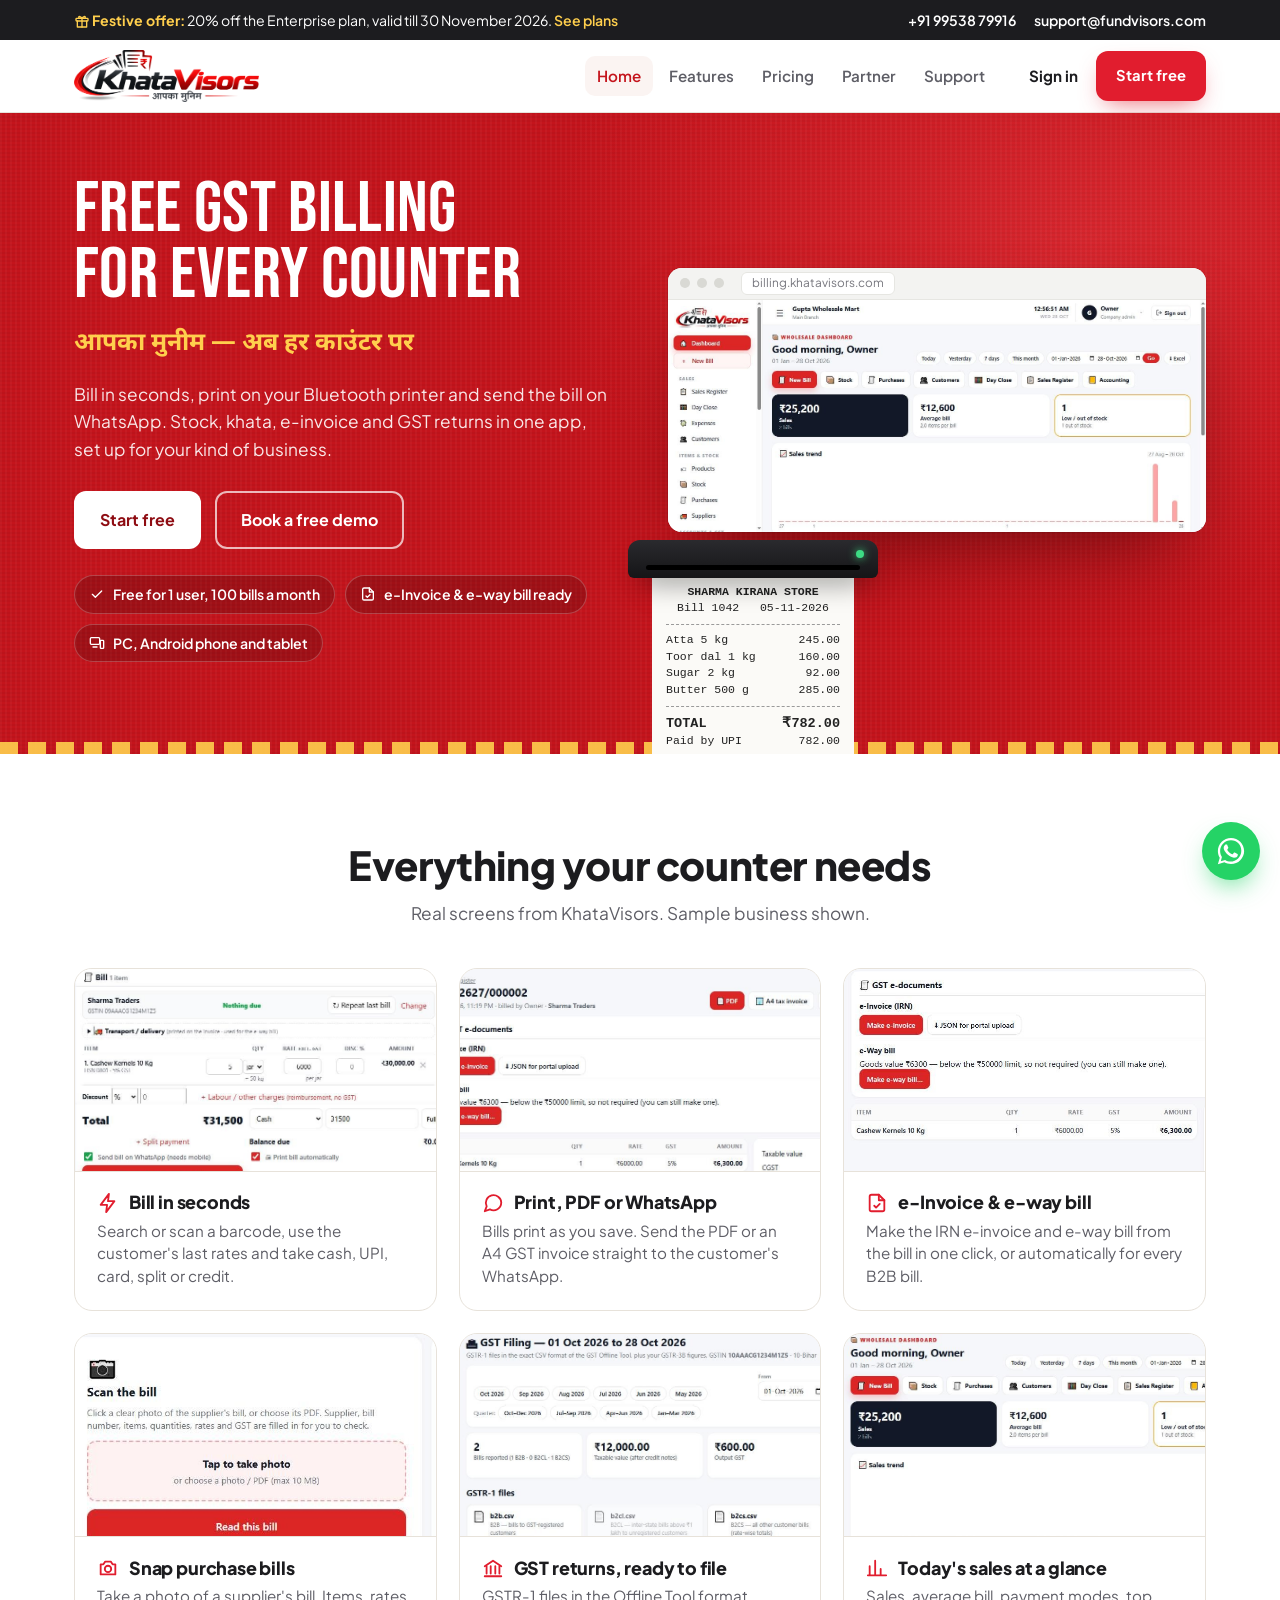
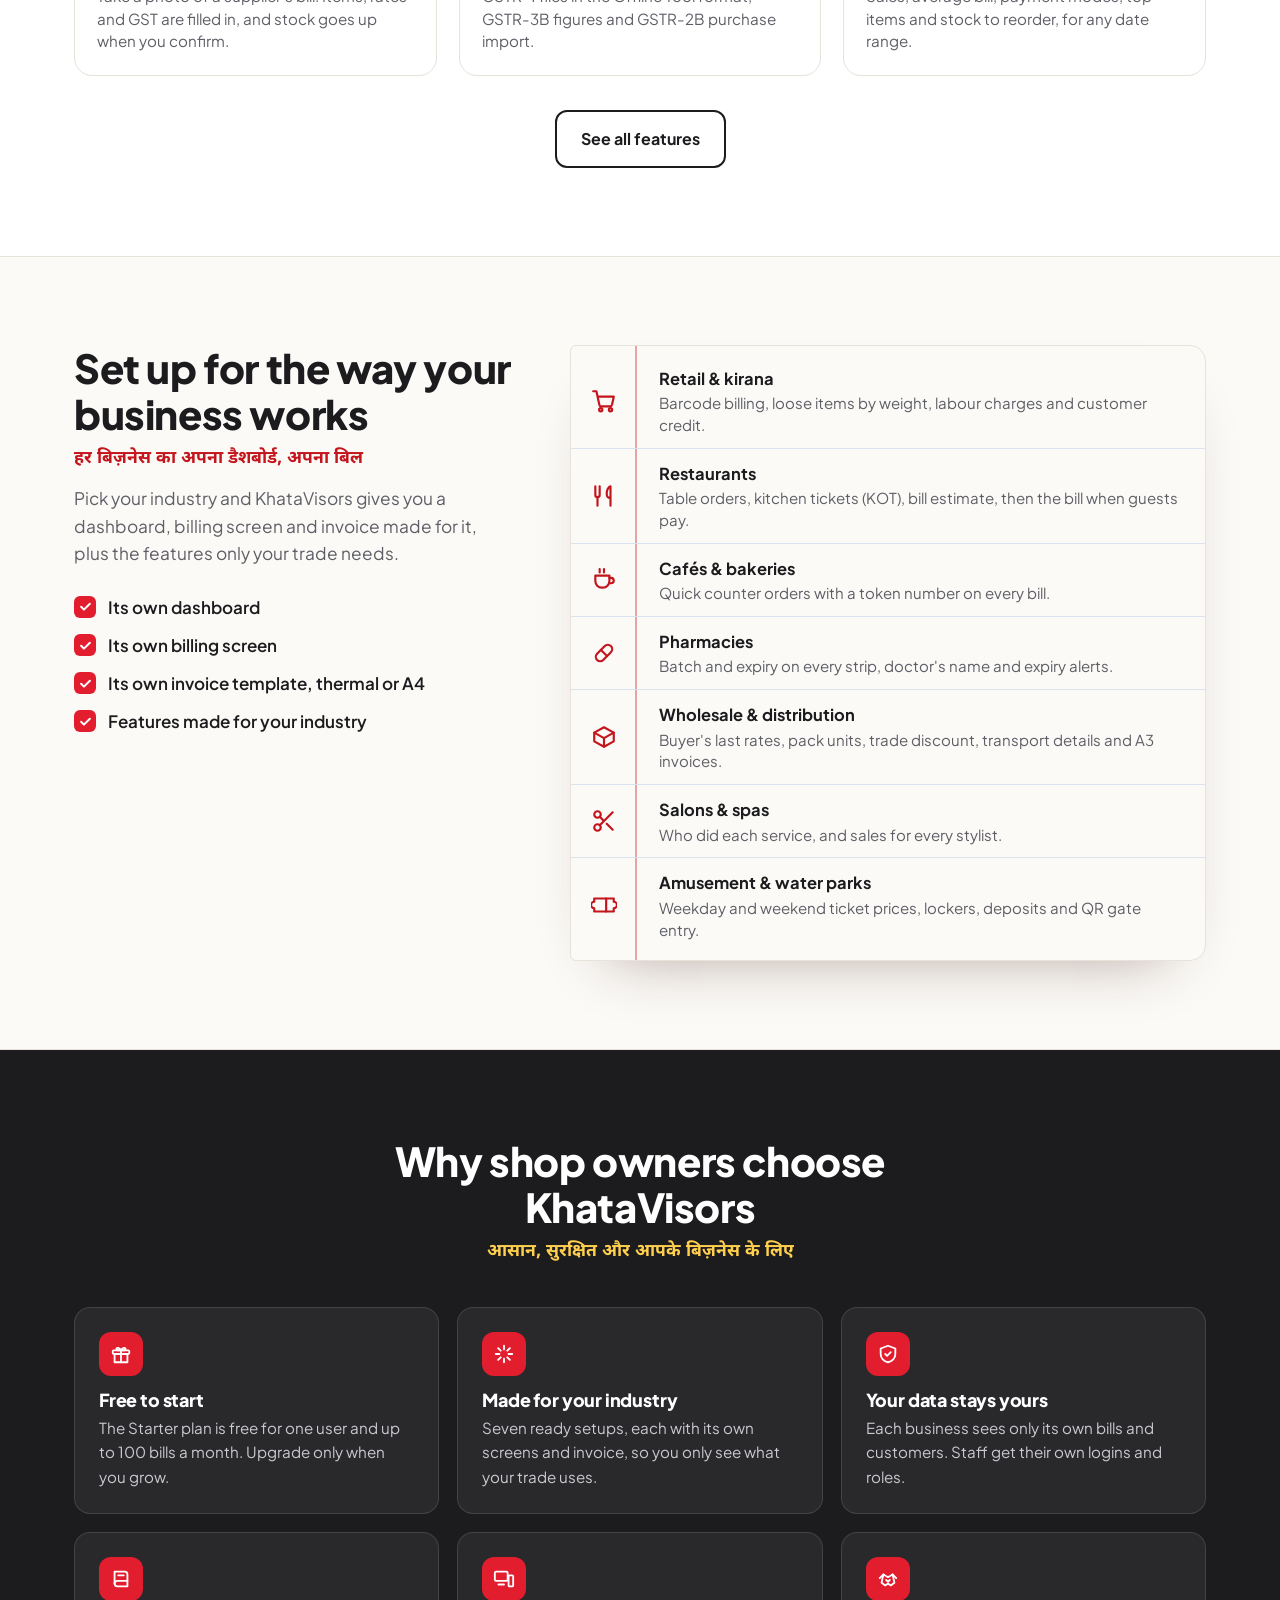
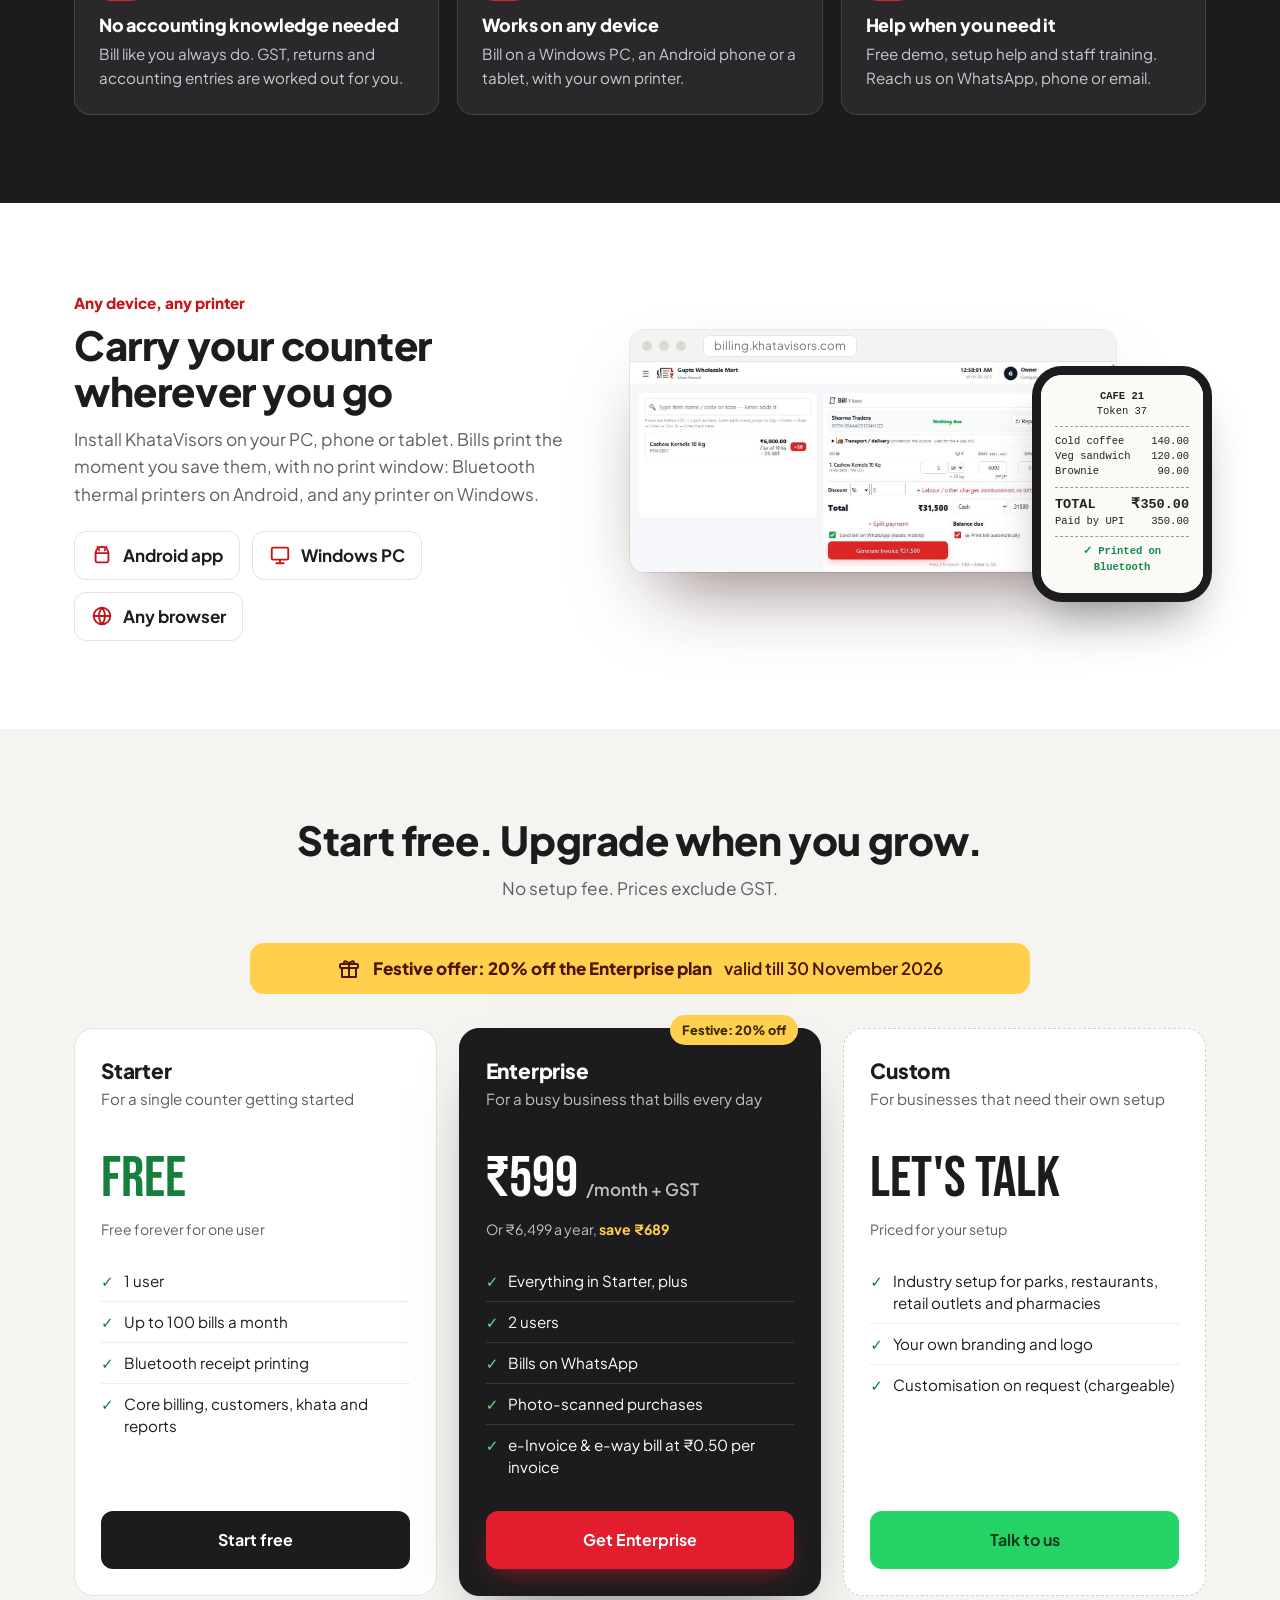
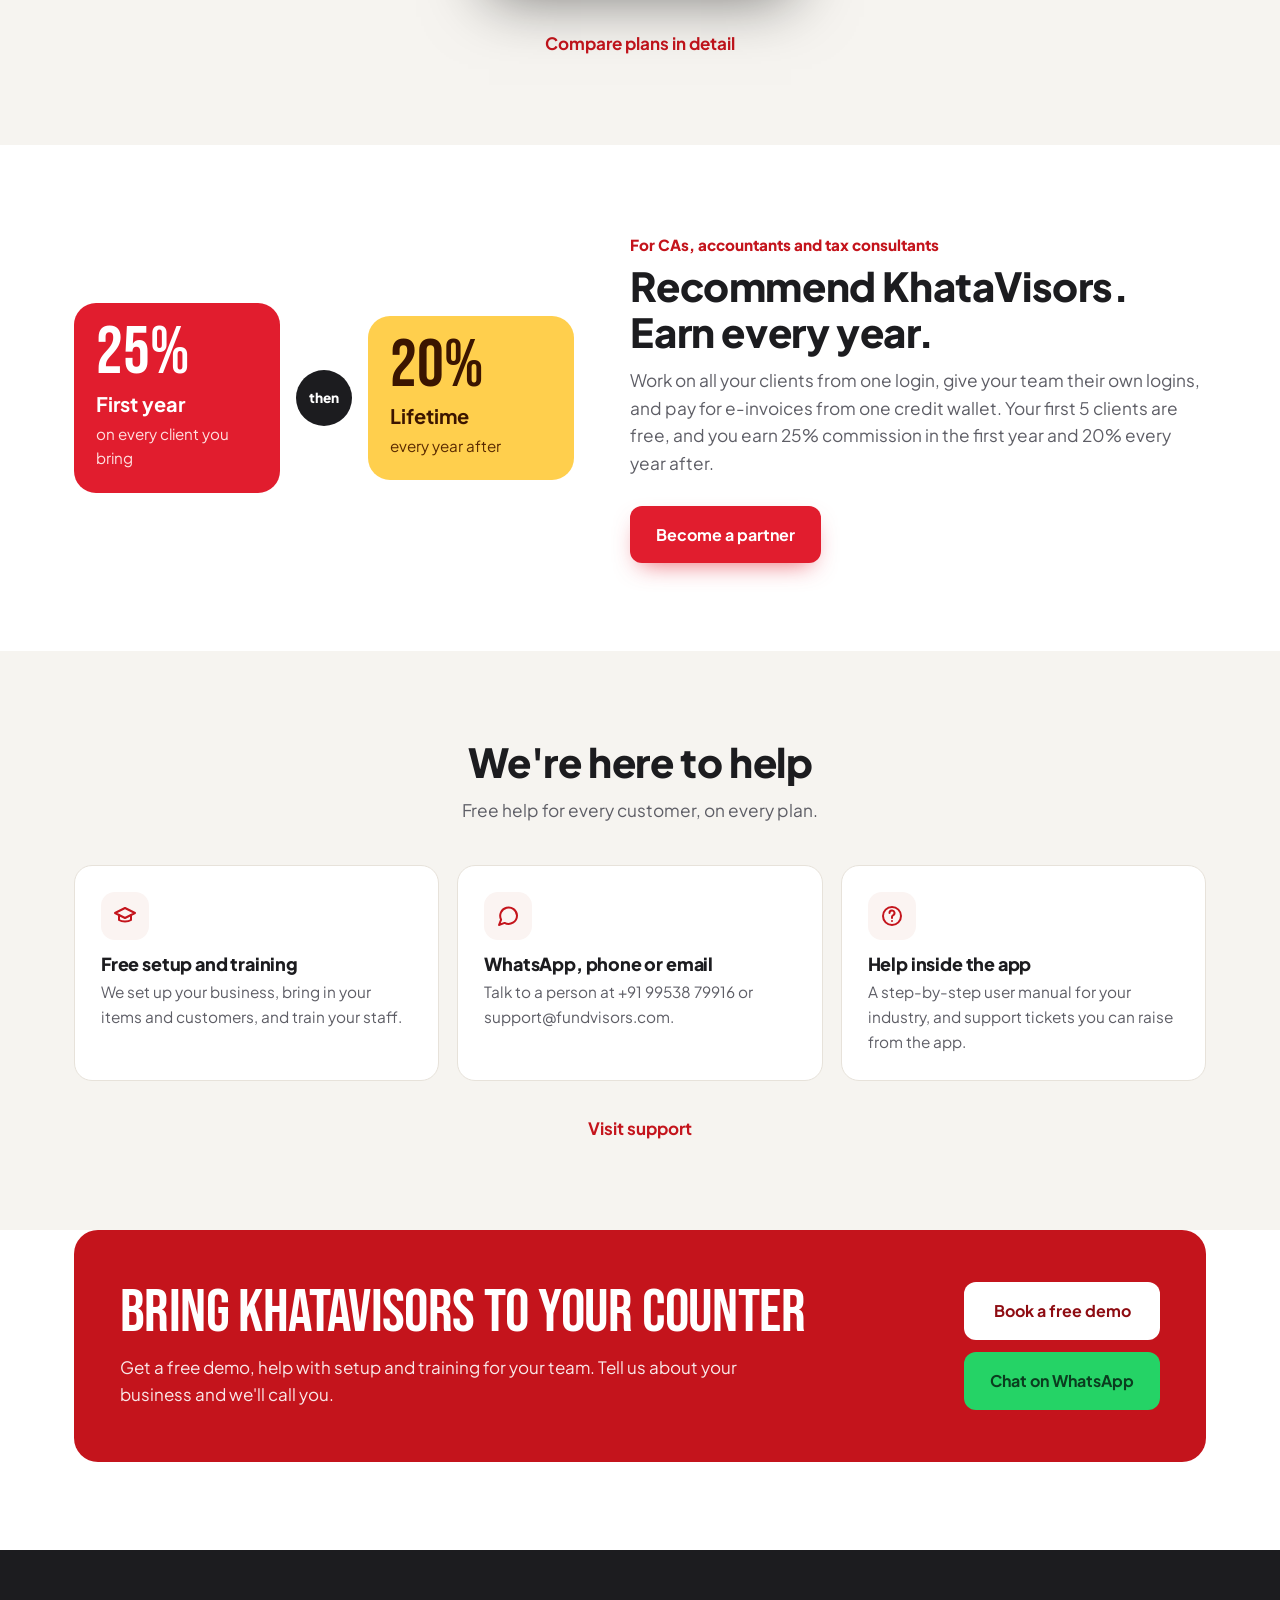
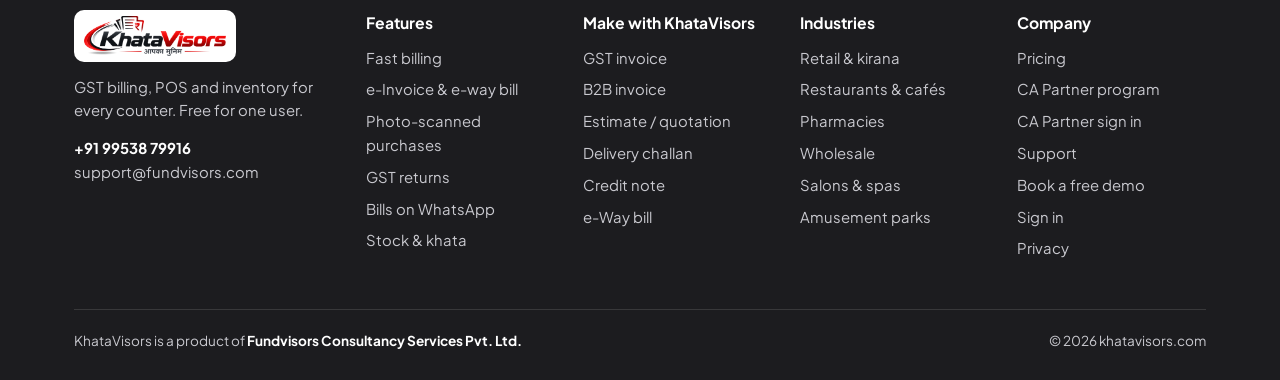
==== commit 171015fc: "Redesign website as 5 pages: Home, Features, Pricing, Partner, Support - Shared stylesheet, menu and" ====
--- a/index.html
+++ b/index.html
@@ -3,11 +3,12 @@
 <head>
 <meta charset="UTF-8">
 <meta name="viewport" content="width=device-width, initial-scale=1.0">
-<title>KhataVisors — आपका मुनीम | GST billing, POS &amp; inventory for every counter</title>
-<meta name="description" content="KhataVisors is GST billing, POS and inventory software for shops, restaurants, pharmacies, wholesalers and amusement parks. Free for one user. Bluetooth printing, bills on WhatsApp, e-invoice and e-way bill.">
+<title>KhataVisors — आपका मुनीम | Free GST billing, POS & inventory software</title>
+<meta name="description" content="KhataVisors is GST billing, POS and inventory software for shops, restaurants, pharmacies, wholesalers, salons and amusement parks. Free for one user. Bluetooth printing, bills on WhatsApp, e-invoice and e-way bill.">
 <meta name="theme-color" content="#C4141C">
-<meta property="og:title" content="KhataVisors — आपका मुनीम">
-<meta property="og:description" content="Every counter. Every bill, in seconds. GST billing, POS and inventory — free for one user.">
+<link rel="canonical" href="https://khatavisors.com/">
+<meta property="og:title" content="KhataVisors — आपका मुनीम | Free GST billing, POS & inventory software">
+<meta property="og:description" content="KhataVisors is GST billing, POS and inventory software for shops, restaurants, pharmacies, wholesalers, salons and amusement parks. Free for one user. Bluetooth printing, bills on WhatsApp, e-invoice and e-way bill.">
 <meta property="og:image" content="https://khatavisors.com/assets/app/dashboard.jpg">
 <meta property="og:url" content="https://khatavisors.com/">
 <link rel="icon" href="favicon.ico" sizes="any">
@@ -17,274 +18,50 @@
 <link rel="preconnect" href="https://fonts.googleapis.com">
 <link rel="preconnect" href="https://fonts.gstatic.com" crossorigin>
 <link href="https://fonts.googleapis.com/css2?family=Noto+Sans+Devanagari:wght@500;700&display=swap" rel="stylesheet">
-<style>
-  @font-face{font-family:"Bebas Neue";src:url("assets/fonts/BebasNeue-Regular.woff") format("woff");font-weight:400;font-display:swap}
-  @font-face{font-family:"Plus Jakarta Sans";src:url("assets/fonts/PlusJakartaSans-var.woff") format("woff");font-weight:200 800;font-display:swap}
-
-  :root{
-    --red:#C4141C;          /* bahi-khata cloth red: hero, primary buttons */
-    --red-bright:#E11D2E;   /* app button red */
-    --red-deep:#8E0C12;
-    --ink:#1C1C1F;
-    --muted:#5E5E66;
-    --rule:#E7E2DA;         /* ledger rule */
-    --paper:#FBFAF7;        /* ledger page */
-    --haldi:#FFCF4D;        /* turmeric yellow: Hindi lines on red, "free" */
-    --green:#15803D;
-    --wa:#25D366;
-    --display:"Bebas Neue",Impact,"Arial Narrow",sans-serif;
-    --body:"Plus Jakarta Sans","Segoe UI",system-ui,sans-serif;
-    --deva:"Noto Sans Devanagari","Plus Jakarta Sans",sans-serif;
-    --receipt:ui-monospace,"Cascadia Mono","Consolas","Courier New",monospace;
-  }
-  *{box-sizing:border-box}
-  html{scroll-behavior:smooth;-webkit-text-size-adjust:100%}
-  body{margin:0;background:#fff;color:var(--ink);font-family:var(--body);font-size:17px;line-height:1.6;-webkit-font-smoothing:antialiased;overflow-x:hidden}
-  img{max-width:100%;display:block}
-  a{color:inherit}
-  :focus-visible{outline:3px solid var(--haldi);outline-offset:3px;border-radius:6px}
-  .wrap{max-width:1180px;margin:0 auto;padding:0 24px}
-  .deva{font-family:var(--deva)}
-  h1,h2,h3{margin:0;font-weight:800;letter-spacing:-.01em;line-height:1.15}
-  h2{font-size:clamp(1.75rem,3.4vw,2.5rem)}
-  p{margin:0}
-  .lead{color:var(--muted);font-size:1.08rem;max-width:60ch}
-
-  .btn{display:inline-flex;align-items:center;justify-content:center;gap:10px;text-decoration:none;font-weight:700;font-size:1rem;
-    padding:15px 26px;border-radius:12px;border:2px solid transparent;transition:transform .12s ease,background .12s ease;cursor:pointer;font-family:inherit}
-  .btn:hover{transform:translateY(-1px)}
-  .btn-red{background:var(--red-bright);color:#fff;box-shadow:0 10px 24px -10px rgba(225,29,46,.7)}
-  .btn-red:hover{background:var(--red-deep)}
-  .btn-white{background:#fff;color:var(--red-deep)}
-  .btn-line{border-color:rgba(255,255,255,.7);color:#fff}
-  .btn-line:hover{background:rgba(255,255,255,.1)}
-  .btn-ink{background:var(--ink);color:#fff}
-  .btn-wa{background:var(--wa);color:#0b3d1f}
-
-  /* ---------- nav ---------- */
-  .nav{position:sticky;top:0;z-index:60;background:rgba(255,255,255,.96);backdrop-filter:saturate(1.4) blur(8px);border-bottom:1px solid var(--rule)}
-  .nav-in{max-width:1180px;margin:0 auto;padding:10px 24px;display:flex;align-items:center;gap:28px}
-  .nav-logo img{height:54px;width:auto}
-  .nav-links{display:flex;gap:26px;margin-left:auto;font-weight:600;font-size:.95rem;color:var(--muted)}
-  .nav-links a{text-decoration:none}
-  .nav-links a:hover{color:var(--red)}
-  .nav-actions{display:flex;gap:12px;align-items:center}
-  .nav-signin{font-weight:700;font-size:.95rem;text-decoration:none;padding:10px 6px}
-  .nav .btn{padding:11px 18px;font-size:.92rem}
-  @media (max-width:940px){.nav-links{display:none}.nav-actions{margin-left:auto}}
-  @media (max-width:520px){.nav-logo img{height:42px}.nav-signin{display:none}.nav .btn{padding:10px 14px}}
-
-  /* ---------- hero: the bahi-khata cover ---------- */
-  .hero{position:relative;background:var(--red);color:#fff;overflow:hidden;
-    background-image:
-      repeating-linear-gradient(0deg,rgba(0,0,0,.035) 0 2px,transparent 2px 4px),
-      repeating-linear-gradient(90deg,rgba(255,255,255,.03) 0 2px,transparent 2px 5px),
-      radial-gradient(900px 600px at 85% 20%,#D7262E 0%,transparent 60%);}
-  .hero::after{content:"";position:absolute;left:0;right:0;bottom:0;height:14px;
-    background:repeating-linear-gradient(90deg,var(--haldi) 0 18px,transparent 18px 28px);opacity:.9}
-  .hero-in{display:grid;grid-template-columns:minmax(0,1fr) minmax(0,1fr);gap:56px;align-items:center;padding:72px 24px 96px;max-width:1180px;margin:0 auto}
-  .hero h1{font-family:var(--display);font-weight:400;font-size:clamp(3.2rem,6vw,5.6rem);line-height:.9;letter-spacing:.005em;text-transform:uppercase}
-  .hero h1 .ln{display:block;white-space:nowrap}
-  .hero .hindi{font-family:var(--deva);color:var(--haldi);font-size:clamp(1.25rem,2.2vw,1.6rem);font-weight:700;margin-top:18px}
-  .hero .lead{color:rgba(255,255,255,.88);margin-top:18px;font-size:1.1rem;max-width:48ch}
-  .hero-ctas{display:flex;flex-wrap:wrap;gap:14px;margin-top:30px}
-  .hero-facts{display:flex;flex-wrap:wrap;gap:10px;margin:28px 0 0;padding:0;list-style:none}
-  .hero-facts li{background:rgba(0,0,0,.18);border:1px solid rgba(255,255,255,.22);border-radius:999px;padding:7px 14px;font-size:.88rem;font-weight:600}
-
-  .stage{position:relative;padding-bottom:40px}
-  .browser{background:#fff;border-radius:14px;overflow:hidden;box-shadow:0 40px 80px -30px rgba(40,0,0,.65),0 0 0 1px rgba(0,0,0,.08)}
-  .browser-bar{height:34px;background:#F3F3F1;display:flex;align-items:center;gap:7px;padding:0 12px;border-bottom:1px solid #e6e6e2}
-  .browser-bar i{width:10px;height:10px;border-radius:50%;background:#D9D9D4}
-  .browser-bar span{margin-left:10px;font-size:.75rem;color:#77777e;background:#fff;border:1px solid #e6e6e2;border-radius:6px;padding:2px 10px}
-  .browser img{width:100%;height:auto}
-
-  /* the printer + receipt: the one animated moment */
-  .printer{position:absolute;left:-40px;bottom:-6px;width:250px;z-index:3}
-  .printer-head{position:relative;z-index:2;height:38px;border-radius:12px 12px 6px 6px;background:linear-gradient(#2a2a2e,#151517);
-    box-shadow:0 14px 28px -12px rgba(0,0,0,.6)}
-  .printer-head::before{content:"";position:absolute;left:18px;right:18px;bottom:8px;height:5px;border-radius:3px;background:#000}
-  .printer-head::after{content:"";position:absolute;right:14px;top:10px;width:8px;height:8px;border-radius:50%;background:#3ddc84;box-shadow:0 0 8px #3ddc84}
-  .receipt-clip{position:absolute;left:24px;right:24px;top:30px;overflow:hidden;height:330px;pointer-events:none}
-  .receipt{background:var(--paper);color:#222;font-family:var(--receipt);font-size:11.5px;line-height:1.45;padding:14px 14px 18px;
-    box-shadow:0 18px 30px -16px rgba(0,0,0,.55);transform:translateY(0);
-    -webkit-mask:linear-gradient(#000 calc(100% - 8px),transparent 0),conic-gradient(from -45deg at bottom,#000 90deg,transparent 0) bottom/12px 8px repeat-x;
-            mask:linear-gradient(#000 calc(100% - 8px),transparent 0),conic-gradient(from -45deg at bottom,#000 90deg,transparent 0) bottom/12px 8px repeat-x}
-  .receipt .c{text-align:center}
-  .receipt b{font-weight:700}
-  .receipt hr{border:0;border-top:1px dashed #9a9a9a;margin:7px 0}
-  .receipt .row{display:flex;justify-content:space-between;gap:8px}
-  .receipt .tot{font-size:13.5px;font-weight:700}
-  .receipt .wa{color:#128C4A;font-weight:700}
-  @media (prefers-reduced-motion:no-preference){
-    .receipt{animation:print 2.4s steps(24,end) .5s both}
-    @keyframes print{from{transform:translateY(-100%)}to{transform:translateY(0)}}
-  }
-  @media (max-width:940px){
-    .hero-in{grid-template-columns:1fr;padding:48px 24px 80px;gap:40px}
-    .stage{padding:0}
-    .printer{position:relative;left:auto;bottom:auto;margin:-16px auto 0;height:330px}
-    .receipt-clip{height:300px}
-  }
-
-  /* ---------- sections ---------- */
-  .sec{padding:96px 0}
-  .sec-head{max-width:720px;margin-bottom:44px}
-  .sec-head.center{margin-left:auto;margin-right:auto;text-align:center}
-  .sec-head .lead{margin-top:14px}
-  .sec-head.center .lead{margin-left:auto;margin-right:auto}
-  .sec-head .hi{font-family:var(--deva);color:var(--red);font-weight:700;margin-top:8px;font-size:1.1rem}
-  @media (max-width:640px){.sec{padding:68px 0}}
-
-  /* ---------- industries: a ledger page ---------- */
-  .ledger-wrap{display:grid;grid-template-columns:minmax(0,.9fr) minmax(0,1.3fr);gap:56px;align-items:start}
-  .ledger{background:var(--paper);border:1px solid var(--rule);border-radius:6px 16px 16px 6px;box-shadow:0 30px 60px -40px rgba(60,20,0,.45);
-    position:relative;padding:8px 0 8px 0;
-    background-image:linear-gradient(90deg,transparent 64px,#E9A3A3 64px,#E9A3A3 66px,transparent 66px)}
-  .ledger-row{display:grid;grid-template-columns:66px minmax(0,1fr);align-items:center;border-bottom:1px solid #D9E3EE;min-height:74px}
-  .ledger-row:last-child{border-bottom:0}
-  .ledger-row .ic{font-size:1.6rem;text-align:center}
-  .ledger-row div{padding:12px 22px}
-  .ledger-row b{display:block;font-size:1.05rem}
-  .ledger-row span{color:var(--muted);font-size:.95rem;line-height:1.45;display:block}
-  .owns{list-style:none;padding:0;margin:30px 0 0;display:grid;gap:12px}
-  .owns li{display:flex;gap:12px;align-items:flex-start;font-weight:600}
-  .owns li::before{content:"";flex:0 0 22px;height:22px;margin-top:2px;border-radius:6px;background:var(--red-bright) url("data:image/svg+xml,%3Csvg xmlns='http://www.w3.org/2000/svg' viewBox='0 0 24 24' fill='none' stroke='white' stroke-width='3.2' stroke-linecap='round' stroke-linejoin='round'%3E%3Cpath d='M5 12.5l4.5 4.5L19 7.5'/%3E%3C/svg%3E") center/15px no-repeat}
-  @media (max-width:940px){.ledger-wrap{grid-template-columns:1fr;gap:36px}}
-
-  /* ---------- tour: feature tabs with real screens ---------- */
-  .tour{background:#F6F4F0}
-  .tab-note{display:none;color:var(--muted);font-size:.98rem;margin:14px 2px 0}
-  .tour-grid{display:grid;grid-template-columns:minmax(0,.82fr) minmax(0,1.5fr);gap:40px;align-items:start}
-  .tabs{display:flex;flex-direction:column;gap:6px}
-  .tab{all:unset;box-sizing:border-box;cursor:pointer;border-radius:14px;padding:16px 18px;border:1.5px solid transparent;display:block}
-  .tab b{display:block;font-size:1.05rem}
-  .tab span{display:none;color:var(--muted);font-size:.95rem;line-height:1.5;margin-top:6px}
-  .tab:hover{background:#fff}
-  .tab[aria-selected="true"]{background:#fff;border-color:var(--red-bright);box-shadow:0 14px 30px -22px rgba(196,20,28,.6)}
-  .tab[aria-selected="true"] span{display:block}
-  .tab:focus-visible{outline:3px solid var(--red-bright)}
-  .screen{position:sticky;top:96px}
-  .screen .browser{box-shadow:0 40px 70px -40px rgba(0,0,0,.45),0 0 0 1px rgba(0,0,0,.08)}
-  .screen figcaption{color:var(--muted);font-size:.85rem;margin-top:12px}
-  @media (max-width:940px){
-    .tour-grid{grid-template-columns:1fr}
-    .tabs{flex-direction:row;overflow-x:auto;gap:8px;padding-bottom:6px;scrollbar-width:thin}
-    .tab{flex:0 0 auto;padding:10px 16px;border-radius:999px;background:#fff;border-color:var(--rule)}
-    .tab span{display:none!important}
-    .screen{position:static}
-    .tab-note{display:block}
-  }
-
-  /* ---------- everything included ---------- */
-  .all{display:grid;grid-template-columns:repeat(4,minmax(0,1fr));gap:34px 30px;margin:0;padding:0;list-style:none}
-  .all li{border-top:2px solid var(--ink);padding-top:14px}
-  .all b{display:block;font-size:1.02rem}
-  .all span{display:block;color:var(--muted);font-size:.93rem;line-height:1.5;margin-top:4px}
-  @media (max-width:940px){.all{grid-template-columns:repeat(2,minmax(0,1fr))}}
-  @media (max-width:520px){.all{grid-template-columns:1fr}}
-
-  /* ---------- pricing ---------- */
-  .pricing{background:var(--paper);border-top:1px solid var(--rule);border-bottom:1px solid var(--rule)}
-  .plans{display:grid;grid-template-columns:repeat(3,minmax(0,1fr));gap:22px;align-items:stretch}
-  .plan{background:#fff;border:1.5px solid var(--rule);border-radius:20px;padding:30px 26px 26px;display:flex;flex-direction:column}
-  .plan h3{font-size:1.3rem}
-  .plan .who{color:var(--muted);font-size:.95rem;margin-top:4px;min-height:3em}
-  .price{display:flex;align-items:baseline;gap:8px;margin:20px 0 4px;min-height:64px}
-  .price .amt{font-family:var(--display);font-size:3.6rem;line-height:1;letter-spacing:.01em}
-  .price .per{color:var(--muted);font-weight:600}
-  .price-note{font-size:.88rem;color:var(--muted);min-height:1.5em}
-  .plan ul{list-style:none;margin:22px 0 26px;padding:0;flex:1}
-  .plan li{display:flex;gap:10px;padding:9px 0;border-top:1px solid #F0ECE6;font-size:.95rem;line-height:1.45}
-  .plan li:first-child{border-top:0}
-  .plan li::before{content:"✓";color:var(--green);font-weight:800;flex:0 0 auto}
-  .plan li.no{color:#8C8C93}
-  .plan li.no::before{content:"–";color:#B0B0B6}
-  .plan li em{font-style:normal;font-weight:700}
-  .plan .btn{width:100%}
-  .plan.free .amt{color:var(--green)}
-  .plan.pro{background:var(--ink);color:#fff;border-color:var(--ink);position:relative;box-shadow:0 30px 60px -30px rgba(0,0,0,.55)}
-  .plan.pro .who,.plan.pro .per,.plan.pro .price-note{color:rgba(255,255,255,.7)}
-  .plan.pro li{border-color:rgba(255,255,255,.12)}
-  .plan.pro li::before{color:#5EE08A}
-  .plan .flag{position:absolute;top:-14px;right:22px;background:var(--haldi);color:#3b2a00;font-weight:800;font-size:.8rem;padding:5px 12px;border-radius:999px}
-  .bill{display:inline-flex;background:rgba(255,255,255,.1);border-radius:999px;padding:4px;margin-top:16px;align-self:flex-start}
-  .bill button{all:unset;cursor:pointer;padding:7px 14px;border-radius:999px;font-weight:700;font-size:.85rem;color:rgba(255,255,255,.75)}
-  .bill button[aria-pressed="true"]{background:#fff;color:var(--ink)}
-  .bill button:focus-visible{outline:2px solid var(--haldi)}
-  .save{color:var(--haldi);font-weight:700}
-  .plan.custom{border-style:dashed;border-color:#D8CFC2}
-  .price-foot{text-align:center;color:var(--muted);font-size:.92rem;margin-top:26px}
-  @media (max-width:980px){.plans{grid-template-columns:1fr;max-width:480px;margin:0 auto}.plan .who{min-height:0}.price{min-height:0}}
-
-  /* ---------- faq ---------- */
-  .faq{max-width:800px;margin:0 auto}
-  .faq details{border-bottom:1px solid var(--rule)}
-  .faq summary{cursor:pointer;list-style:none;padding:22px 40px 22px 2px;font-weight:700;font-size:1.05rem;position:relative}
-  .faq summary::-webkit-details-marker{display:none}
-  .faq summary::after{content:"+";position:absolute;right:6px;top:16px;font-size:1.7rem;font-weight:400;color:var(--red-bright)}
-  .faq details[open] summary::after{content:"–"}
-  .faq details p{color:var(--muted);padding:0 2px 22px;max-width:68ch}
-
-  /* ---------- contact band ---------- */
-  .band{background:var(--red);color:#fff;border-radius:24px;padding:56px 48px;display:grid;grid-template-columns:minmax(0,1.2fr) auto;gap:30px;align-items:center;position:relative;overflow:hidden}
-  .band h2{font-family:var(--display);font-weight:400;font-size:clamp(2.6rem,5vw,4rem);line-height:.95;text-transform:uppercase}
-  .band p{color:rgba(255,255,255,.88);margin-top:12px;max-width:52ch}
-  .band .acts{display:flex;flex-direction:column;gap:12px}
-  @media (max-width:820px){.band{grid-template-columns:1fr;padding:40px 26px}}
-
-  /* ---------- footer ---------- */
-  footer{background:#F6F4F0;border-top:1px solid var(--rule);padding:56px 0 30px;color:var(--muted);font-size:.94rem}
-  .foot{display:grid;grid-template-columns:1.5fr 1fr 1fr 1fr;gap:30px}
-  .foot img{height:56px;width:auto;margin-bottom:14px}
-  .foot h4{color:var(--ink);margin:0 0 12px;font-size:.98rem}
-  .foot a{display:block;text-decoration:none;margin-bottom:8px}
-  .foot a:hover{color:var(--red)}
-  .foot-bottom{border-top:1px solid var(--rule);margin-top:40px;padding-top:20px;display:flex;flex-wrap:wrap;justify-content:space-between;gap:10px;font-size:.86rem}
-  .foot-bottom b{color:var(--ink)}
-  @media (max-width:820px){.foot{grid-template-columns:1fr 1fr}}
-  @media (max-width:520px){.foot{grid-template-columns:1fr}}
-
-  /* ---------- floating WhatsApp ---------- */
-  .wa-float{position:fixed;right:20px;bottom:20px;z-index:80;width:58px;height:58px;border-radius:50%;background:var(--wa);display:flex;align-items:center;justify-content:center;
-    box-shadow:0 12px 26px -8px rgba(37,211,102,.7)}
-  .wa-float svg{width:30px;height:30px}
-</style>
+<link rel="stylesheet" href="assets/site.css">
 </head>
 <body>
-
+<div class="strip">
+  <div class="wrap">
+    <div><svg style="width:16px;height:16px;vertical-align:-3px;color:#FFCF4D" viewBox="0 0 24 24" fill="none" stroke="currentColor" stroke-width="2" stroke-linecap="round" stroke-linejoin="round" aria-hidden="true"><rect x="3" y="8" width="18" height="4" rx="1"/><path d="M5 12v9h14v-9"/><path d="M12 8v13"/><path d="M12 8c-1.5-3-5-3.5-5-1.5S10 8 12 8zM12 8c1.5-3 5-3.5 5-1.5S14 8 12 8z"/></svg> <b>Festive offer:</b> 20% off the Enterprise plan, valid till 30 November 2026. <a class="link" style="color:#FFCF4D" href="pricing.html">See plans</a></div>
+    <div class="contact"><a href="tel:+919953879916">+91 99538 79916</a><a href="mailto:support@fundvisors.com">support@fundvisors.com</a></div>
+  </div>
+</div>
 <nav class="nav" aria-label="Main">
   <div class="nav-in">
-    <a class="nav-logo" href="#top" aria-label="KhataVisors home"><img src="khatavisors-logo.png" alt="KhataVisors — आपका मुनीम" width="900" height="253"></a>
-    <div class="nav-links">
-      <a href="#industries">Industries</a>
-      <a href="#features">Features</a>
-      <a href="#pricing">Pricing</a>
-      <a href="#faq">FAQ</a>
+    <a class="nav-logo" href="index.html" aria-label="KhataVisors home"><img src="khatavisors-logo.png" alt="KhataVisors — आपका मुनीम" width="900" height="253"></a>
+    <div class="nav-links" id="nav-links">
+      <a href="index.html" aria-current="page">Home</a>
+      <a href="features.html">Features</a>
+      <a href="pricing.html">Pricing</a>
+      <a href="partner.html">Partner</a>
+      <a href="support.html">Support</a>
     </div>
     <div class="nav-actions">
       <a class="nav-signin" href="https://billing.khatavisors.com/login/">Sign in</a>
       <a class="btn btn-red" href="https://billing.khatavisors.com/get-khatavisors/">Start free</a>
+      <button class="menu-btn" type="button" aria-label="Open menu" aria-expanded="false" aria-controls="nav-links"><svg viewBox="0 0 24 24" fill="none" stroke="currentColor" stroke-width="2" stroke-linecap="round" stroke-linejoin="round" aria-hidden="true"><path d="M4 7h16M4 12h16M4 17h16"/></svg></button>
     </div>
   </div>
 </nav>
 
-<header class="hero" id="top">
+<main>
+<header class="hero">
   <div class="hero-in">
     <div>
-      <h1><span class="ln">Every counter.</span> <span class="ln">Every bill,</span> <span class="ln">in seconds.</span></h1>
+      <h1 class="display"><span class="ln">Free GST billing</span> <span class="ln">for every counter</span></h1>
       <p class="hindi">आपका मुनीम — अब हर काउंटर पर</p>
-      <p class="lead">GST billing, POS and stock for shops, restaurants, pharmacies, wholesalers and amusement parks. Print on your Bluetooth printer, send the bill on WhatsApp, and see today's sales at a glance.</p>
+      <p class="lead">Bill in seconds, print on your Bluetooth printer and send the bill on WhatsApp. Stock, khata, e-invoice and GST returns in one app, set up for your kind of business.</p>
       <div class="hero-ctas">
         <a class="btn btn-white" href="https://billing.khatavisors.com/get-khatavisors/">Start free</a>
-        <a class="btn btn-line" href="#features">See the app</a>
-      </div>
-      <ul class="hero-facts" aria-label="Highlights">
-        <li>Free for 1 user</li>
-        <li>Bluetooth &amp; thermal printing</li>
-        <li>e-Invoice &amp; e-way bill</li>
+        <a class="btn btn-line" href="https://billing.khatavisors.com/get-khatavisors/">Book a free demo</a>
+      </div>
+      <ul class="badges" aria-label="Highlights">
+        <li><svg viewBox="0 0 24 24" fill="none" stroke="currentColor" stroke-width="2" stroke-linecap="round" stroke-linejoin="round" aria-hidden="true"><path d="M5 12.5l4.5 4.5L19 7.5"/></svg> Free for 1 user, 100 bills a month</li>
+        <li><svg viewBox="0 0 24 24" fill="none" stroke="currentColor" stroke-width="2" stroke-linecap="round" stroke-linejoin="round" aria-hidden="true"><path d="M14 3H6a2 2 0 0 0-2 2v14a2 2 0 0 0 2 2h12a2 2 0 0 0 2-2V9z"/><path d="M14 3v6h6"/><path d="M9 15l2 2 4-4"/></svg> e-Invoice &amp; e-way bill ready</li>
+        <li><svg viewBox="0 0 24 24" fill="none" stroke="currentColor" stroke-width="2" stroke-linecap="round" stroke-linejoin="round" aria-hidden="true"><rect x="2" y="4" width="14" height="10" rx="1.5"/><path d="M6 18h6"/><rect x="17" y="8" width="5" height="12" rx="1"/></svg> PC, Android phone and tablet</li>
       </ul>
     </div>
-
     <div class="stage" aria-hidden="true">
       <div class="browser">
         <div class="browser-bar"><i></i><i></i><i></i><span>billing.khatavisors.com</span></div>
@@ -293,8 +70,8 @@
       <div class="printer">
         <div class="printer-head"></div>
         <div class="receipt-clip">
-          <div class="receipt">
-            <div class="c"><b>SHARMA KIRANA STORE</b><br>Bill 1042 &nbsp; 02-11-2026</div>
+          <div class="receipt animate">
+            <div class="c"><b>SHARMA KIRANA STORE</b><br>Bill 1042 &nbsp; 05-11-2026</div>
             <hr>
             <div class="row"><span>Atta 5 kg</span><span>245.00</span></div>
             <div class="row"><span>Toor dal 1 kg</span><span>160.00</span></div>
@@ -313,195 +90,168 @@
   </div>
 </header>
 
-<main>
-
-<section class="sec" id="industries">
+<section class="sec" id="features">
+  <div class="wrap">
+    <div class="sec-head center">
+      <h2>Everything your counter needs</h2>
+      <p class="lead">Real screens from KhataVisors. Sample business shown.</p>
+    </div>
+    <div class="fgrid">
+      <article class="fcard"><div class="shot"><img src="assets/app/wholesale.jpg" alt="New bill screen with buyer and items" loading="lazy" width="1366" height="589" style="width:180.0%;margin-left:-71.2%;margin-top:-11.9%"></div>
+        <div class="body"><h3><svg viewBox="0 0 24 24" fill="none" stroke="currentColor" stroke-width="2" stroke-linecap="round" stroke-linejoin="round" aria-hidden="true"><path d="M13 2L4 14h7l-1 8 9-12h-7z"/></svg> Bill in seconds</h3><p>Search or scan a barcode, use the customer's last rates and take cash, UPI, card, split or credit.</p></div></article>
+      <article class="fcard"><div class="shot"><img src="assets/app/invoice.jpg" alt="Saved bill with PDF, print and WhatsApp buttons" loading="lazy" width="1366" height="589" style="width:175.0%;margin-left:-42.3%;margin-top:-9.0%"></div>
+        <div class="body"><h3><svg viewBox="0 0 24 24" fill="none" stroke="currentColor" stroke-width="2" stroke-linecap="round" stroke-linejoin="round" aria-hidden="true"><path d="M21 11.5a8.4 8.4 0 0 1-12.4 7.4L3 21l2.1-5.4A8.4 8.4 0 1 1 21 11.5z"/></svg> Print, PDF or WhatsApp</h3><p>Bills print as you save. Send the PDF or an A4 GST invoice straight to the customer's WhatsApp.</p></div></article>
+      <article class="fcard"><div class="shot"><img src="assets/app/invoice.jpg" alt="e-Invoice and e-way bill buttons on a bill" loading="lazy" width="1366" height="589" style="width:190.0%;margin-left:-34.8%;margin-top:-23.6%"></div>
+        <div class="body"><h3><svg viewBox="0 0 24 24" fill="none" stroke="currentColor" stroke-width="2" stroke-linecap="round" stroke-linejoin="round" aria-hidden="true"><path d="M14 3H6a2 2 0 0 0-2 2v14a2 2 0 0 0 2 2h12a2 2 0 0 0 2-2V9z"/><path d="M14 3v6h6"/><path d="M9 15l2 2 4-4"/></svg> e-Invoice &amp; e-way bill</h3><p>Make the IRN e-invoice and e-way bill from the bill in one click, or automatically for every B2B bill.</p></div></article>
+      <article class="fcard"><div class="shot"><img src="assets/app/stock.jpg" alt="Scan a supplier bill with a photo" loading="lazy" width="1366" height="589" style="width:250.0%;margin-left:-49.4%;margin-top:-31.1%"></div>
+        <div class="body"><h3><svg viewBox="0 0 24 24" fill="none" stroke="currentColor" stroke-width="2" stroke-linecap="round" stroke-linejoin="round" aria-hidden="true"><path d="M4 8h3l2-3h6l2 3h3v11H4z"/><circle cx="12" cy="13" r="3.5"/></svg> Snap purchase bills</h3><p>Take a photo of a supplier's bill. Items, rates and GST are filled in, and stock goes up when you confirm.</p></div></article>
+      <article class="fcard"><div class="shot"><img src="assets/app/gst.jpg" alt="GST filing screen with GSTR-1 files" loading="lazy" width="1366" height="589" style="width:170.0%;margin-left:-31.1%;margin-top:-10.6%"></div>
+        <div class="body"><h3><svg viewBox="0 0 24 24" fill="none" stroke="currentColor" stroke-width="2" stroke-linecap="round" stroke-linejoin="round" aria-hidden="true"><path d="M3 10l9-6 9 6"/><path d="M5 10v8M9.5 10v8M14.5 10v8M19 10v8"/><path d="M3 21h18"/></svg> GST returns, ready to file</h3><p>GSTR-1 files in the Offline Tool format, GSTR-3B figures and GSTR-2B purchase import.</p></div></article>
+      <article class="fcard"><div class="shot"><img src="assets/app/dashboard.jpg" alt="Dashboard with sales and stock alerts" loading="lazy" width="1366" height="589" style="width:160.0%;margin-left:-29.3%;margin-top:-9.4%"></div>
+        <div class="body"><h3><svg viewBox="0 0 24 24" fill="none" stroke="currentColor" stroke-width="2" stroke-linecap="round" stroke-linejoin="round" aria-hidden="true"><path d="M4 20V10M10 20V4M16 20v-7M22 20H2"/></svg> Today's sales at a glance</h3><p>Sales, average bill, payment modes, top items and stock to reorder, for any date range.</p></div></article>
+    </div>
+    <div class="sec-foot"><a class="btn btn-outline" href="features.html">See all features</a></div>
+  </div>
+</section>
+
+<section class="sec paper" id="industries">
   <div class="wrap ledger-wrap">
-    <div class="sec-head">
+    <div class="sec-head" style="margin-bottom:0">
       <h2>Set up for the way your business works</h2>
       <p class="hi">हर बिज़नेस का अपना डैशबोर्ड, अपना बिल</p>
-      <p class="lead">KhataVisors isn't one screen forced on every shop. Pick your industry and you get a dashboard, billing screen and invoice made for it, plus the features only your trade needs.</p>
-      <ul class="owns">
-        <li>Its own dashboard, with the numbers your trade watches</li>
-        <li>Its own billing screen, laid out for your counter</li>
+      <p class="lead">Pick your industry and KhataVisors gives you a dashboard, billing screen and invoice made for it, plus the features only your trade needs.</p>
+      <ul class="ticks">
+        <li>Its own dashboard</li>
+        <li>Its own billing screen</li>
         <li>Its own invoice template, thermal or A4</li>
         <li>Features made for your industry</li>
       </ul>
     </div>
     <div class="ledger" role="list">
-      <div class="ledger-row" role="listitem"><span class="ic">🛒</span><div><b>Retail &amp; kirana</b><span>Barcode billing, loose items by kg or litre, labour charges and customer credit.</span></div></div>
-      <div class="ledger-row" role="listitem"><span class="ic">🍽</span><div><b>Restaurants</b><span>Table orders, kitchen tickets (KOT), bill estimate, then the final bill when guests pay.</span></div></div>
-      <div class="ledger-row" role="listitem"><span class="ic">☕</span><div><b>Cafés &amp; bakeries</b><span>Quick counter orders with a token number on every bill, dine-in or takeaway.</span></div></div>
-      <div class="ledger-row" role="listitem"><span class="ic">💊</span><div><b>Pharmacies</b><span>Batch and expiry on every strip, doctor's name, and alerts for stock expiring soon.</span></div></div>
-      <div class="ledger-row" role="listitem"><span class="ic">📦</span><div><b>Wholesale &amp; distribution</b><span>Prices before GST, buyer's last rates, pack units, trade discount, transport details and A3 invoices.</span></div></div>
-      <div class="ledger-row" role="listitem"><span class="ic">✂</span><div><b>Salons &amp; spas</b><span>Record who did each service and see sales for every stylist.</span></div></div>
-      <div class="ledger-row" role="listitem"><span class="ic">🎢</span><div><b>Amusement &amp; water parks</b><span>Weekday and weekend ticket prices, lockers, refundable deposits and QR check-in at the gate.</span></div></div>
-    </div>
-  </div>
-</section>
-
-<section class="sec tour" id="features">
-  <div class="wrap">
-    <div class="sec-head">
-      <h2>See it in the app</h2>
-      <p class="lead">Real screens from KhataVisors. Pick a feature to see it.</p>
-    </div>
-    <div class="tour-grid">
-      <div class="tabs" role="tablist" aria-label="Features">
-        <button class="tab" role="tab" id="t-bill" aria-controls="screen" aria-selected="true" data-img="assets/app/wholesale.jpg" data-alt="New bill screen with a buyer selected and items added">
-          <b>Bill in seconds</b><span>Search or scan a barcode, use the customer's last rates, take cash, UPI, card, split or credit.</span></button>
-        <button class="tab" role="tab" id="t-share" aria-controls="screen" aria-selected="false" data-img="assets/app/invoice.jpg" data-alt="Saved invoice with PDF, A4 tax invoice, print and WhatsApp buttons">
-          <b>Print, PDF or WhatsApp</b><span>Bills print the moment you save. Send the PDF or an A4 GST tax invoice straight to the customer's WhatsApp.</span></button>
-        <button class="tab" role="tab" id="t-einv" aria-controls="screen" aria-selected="false" data-img="assets/app/invoice.jpg" data-alt="GST e-documents panel with Make e-invoice and Make e-way bill buttons">
-          <b>e-Invoice &amp; e-way bill</b><span>Make the IRN e-invoice and e-way bill from the bill in one click, or have the e-invoice made automatically for every B2B bill.</span></button>
-        <button class="tab" role="tab" id="t-scan" aria-controls="screen" aria-selected="false" data-img="assets/app/stock.jpg" data-alt="Add a purchase screen with Scan the bill option">
-          <b>Snap a purchase bill</b><span>Take a photo of a supplier's bill. Supplier, items, rates and GST are filled in for you to check, and stock goes up when you confirm.</span></button>
-        <button class="tab" role="tab" id="t-gst" aria-controls="screen" aria-selected="false" data-img="assets/app/gst.jpg" data-alt="GST filing screen with GSTR-1 files">
-          <b>GST returns, ready to file</b><span>GSTR-1 files in the GST Offline Tool format, your GSTR-3B figures, and GSTR-2B import for purchases.</span></button>
-        <button class="tab" role="tab" id="t-dash" aria-controls="screen" aria-selected="false" data-img="assets/app/dashboard.jpg" data-alt="Dashboard with sales, average bill and stock alerts">
-          <b>Today's sales at a glance</b><span>Sales, average bill, payment modes, top items and stock to reorder, for any date range.</span></button>
-        <button class="tab" role="tab" id="t-close" aria-controls="screen" aria-selected="false" data-img="assets/app/dayclose.jpg" data-alt="Day close screen showing sales and cash per cashier">
-          <b>Day close in minutes</b><span>See what each cashier billed and the cash that should be in the drawer, then print the handover.</span></button>
-        <button class="tab" role="tab" id="t-users" aria-controls="screen" aria-selected="false" data-img="assets/app/security.jpg" data-alt="Users screen with admin, staff and viewer roles">
-          <b>A login for every person</b><span>Admin, staff and viewer roles, so every bill shows who made it. Two-step verification for every login.</span></button>
-      </div>
-      <figure class="screen" style="margin:0" role="tabpanel" id="screen" aria-labelledby="t-bill">
-        <div class="browser">
-          <div class="browser-bar"><i></i><i></i><i></i><span>billing.khatavisors.com</span></div>
-          <img id="screen-img" src="assets/app/wholesale.jpg" alt="New bill screen with a buyer selected and items added" width="1366" height="589" loading="lazy">
+      <div class="ledger-row" role="listitem"><span class="ic"><svg viewBox="0 0 24 24" fill="none" stroke="currentColor" stroke-width="2" stroke-linecap="round" stroke-linejoin="round" aria-hidden="true"><circle cx="9" cy="20" r="1.5"/><circle cx="18" cy="20" r="1.5"/><path d="M2 3h3l2.7 12.4a2 2 0 0 0 2 1.6h7.7a2 2 0 0 0 2-1.5L21 8H6"/></svg></span><div><b>Retail &amp; kirana</b><span>Barcode billing, loose items by weight, labour charges and customer credit.</span></div></div>
+      <div class="ledger-row" role="listitem"><span class="ic"><svg viewBox="0 0 24 24" fill="none" stroke="currentColor" stroke-width="2" stroke-linecap="round" stroke-linejoin="round" aria-hidden="true"><path d="M4 3v8a2 2 0 0 0 4 0V3"/><path d="M6 13v8"/><path d="M18 21V3c-2 1-3.5 3.5-3.5 7s1.5 4 3.5 4"/></svg></span><div><b>Restaurants</b><span>Table orders, kitchen tickets (KOT), bill estimate, then the bill when guests pay.</span></div></div>
+      <div class="ledger-row" role="listitem"><span class="ic"><svg viewBox="0 0 24 24" fill="none" stroke="currentColor" stroke-width="2" stroke-linecap="round" stroke-linejoin="round" aria-hidden="true"><path d="M4 8h13v5a6 6 0 0 1-6 6h-1a6 6 0 0 1-6-6z"/><path d="M17 10h1.5a2.5 2.5 0 0 1 0 5H17"/><path d="M8 2v3M12 2v3"/></svg></span><div><b>Cafés &amp; bakeries</b><span>Quick counter orders with a token number on every bill.</span></div></div>
+      <div class="ledger-row" role="listitem"><span class="ic"><svg viewBox="0 0 24 24" fill="none" stroke="currentColor" stroke-width="2" stroke-linecap="round" stroke-linejoin="round" aria-hidden="true"><rect x="3" y="8" width="18" height="8" rx="4" transform="rotate(-45 12 12)"/><path d="M9.2 9.2l5.6 5.6"/></svg></span><div><b>Pharmacies</b><span>Batch and expiry on every strip, doctor's name and expiry alerts.</span></div></div>
+      <div class="ledger-row" role="listitem"><span class="ic"><svg viewBox="0 0 24 24" fill="none" stroke="currentColor" stroke-width="2" stroke-linecap="round" stroke-linejoin="round" aria-hidden="true"><path d="M21 8l-9-5-9 5v8l9 5 9-5z"/><path d="M3 8l9 5 9-5"/><path d="M12 13v8"/></svg></span><div><b>Wholesale &amp; distribution</b><span>Buyer's last rates, pack units, trade discount, transport details and A3 invoices.</span></div></div>
+      <div class="ledger-row" role="listitem"><span class="ic"><svg viewBox="0 0 24 24" fill="none" stroke="currentColor" stroke-width="2" stroke-linecap="round" stroke-linejoin="round" aria-hidden="true"><circle cx="6" cy="6" r="3"/><circle cx="6" cy="18" r="3"/><path d="M20 4L8.1 15.9M14.5 14.5L20 20M8.1 8.1L12 12"/></svg></span><div><b>Salons &amp; spas</b><span>Who did each service, and sales for every stylist.</span></div></div>
+      <div class="ledger-row" role="listitem"><span class="ic"><svg viewBox="0 0 24 24" fill="none" stroke="currentColor" stroke-width="2" stroke-linecap="round" stroke-linejoin="round" aria-hidden="true"><path d="M3 9a3 3 0 0 0 0 6v3h18v-3a3 3 0 0 0 0-6V6H3z"/><path d="M14 6v12"/></svg></span><div><b>Amusement &amp; water parks</b><span>Weekday and weekend ticket prices, lockers, deposits and QR gate entry.</span></div></div>
+    </div>
+  </div>
+</section>
+
+<section class="sec dark">
+  <div class="wrap">
+    <div class="sec-head center">
+      <h2>Why shop owners choose KhataVisors</h2>
+      <p class="hi">आसान, सुरक्षित और आपके बिज़नेस के लिए</p>
+    </div>
+    <div class="bgrid">
+      <div class="bcard"><div class="ic"><svg viewBox="0 0 24 24" fill="none" stroke="currentColor" stroke-width="2" stroke-linecap="round" stroke-linejoin="round" aria-hidden="true"><rect x="3" y="8" width="18" height="4" rx="1"/><path d="M5 12v9h14v-9"/><path d="M12 8v13"/><path d="M12 8c-1.5-3-5-3.5-5-1.5S10 8 12 8zM12 8c1.5-3 5-3.5 5-1.5S14 8 12 8z"/></svg></div><h3>Free to start</h3><p>The Starter plan is free for one user and up to 100 bills a month. Upgrade only when you grow.</p></div>
+      <div class="bcard"><div class="ic"><svg viewBox="0 0 24 24" fill="none" stroke="currentColor" stroke-width="2" stroke-linecap="round" stroke-linejoin="round" aria-hidden="true"><path d="M12 3v4M12 17v4M3 12h4M17 12h4M5.6 5.6l2.8 2.8M15.6 15.6l2.8 2.8M5.6 18.4l2.8-2.8M15.6 8.4l2.8-2.8"/></svg></div><h3>Made for your industry</h3><p>Seven ready setups, each with its own screens and invoice, so you only see what your trade uses.</p></div>
+      <div class="bcard"><div class="ic"><svg viewBox="0 0 24 24" fill="none" stroke="currentColor" stroke-width="2" stroke-linecap="round" stroke-linejoin="round" aria-hidden="true"><path d="M12 3l8 3v6c0 4.5-3.4 8.3-8 9-4.6-.7-8-4.5-8-9V6z"/><path d="M9 12l2 2 4-4"/></svg></div><h3>Your data stays yours</h3><p>Each business sees only its own bills and customers. Staff get their own logins and roles.</p></div>
+      <div class="bcard"><div class="ic"><svg viewBox="0 0 24 24" fill="none" stroke="currentColor" stroke-width="2" stroke-linecap="round" stroke-linejoin="round" aria-hidden="true"><path d="M5 4h11a3 3 0 0 1 3 3v13H8a3 3 0 0 1-3-3z"/><path d="M5 17a3 3 0 0 1 3-3h11"/><path d="M9 8h6"/></svg></div><h3>No accounting knowledge needed</h3><p>Bill like you always do. GST, returns and accounting entries are worked out for you.</p></div>
+      <div class="bcard"><div class="ic"><svg viewBox="0 0 24 24" fill="none" stroke="currentColor" stroke-width="2" stroke-linecap="round" stroke-linejoin="round" aria-hidden="true"><rect x="2" y="4" width="14" height="10" rx="1.5"/><path d="M6 18h6"/><rect x="17" y="8" width="5" height="12" rx="1"/></svg></div><h3>Works on any device</h3><p>Bill on a Windows PC, an Android phone or a tablet, with your own printer.</p></div>
+      <div class="bcard"><div class="ic"><svg viewBox="0 0 24 24" fill="none" stroke="currentColor" stroke-width="2" stroke-linecap="round" stroke-linejoin="round" aria-hidden="true"><path d="M3 11l4-4 5 3 5-3 4 4"/><path d="M7 7l-2 9 4 3 3-2 3 2 4-3-2-9"/><path d="M10 13l2 2 2-2"/></svg></div><h3>Help when you need it</h3><p>Free demo, setup help and staff training. Reach us on WhatsApp, phone or email.</p></div>
+    </div>
+  </div>
+</section>
+
+<section class="sec" id="devices">
+  <div class="wrap split">
+    <div>
+      <p class="kicker">Any device, any printer</p>
+      <h2>Carry your counter wherever you go</h2>
+      <p class="lead">Install KhataVisors on your PC, phone or tablet. Bills print the moment you save them, with no print window: Bluetooth thermal printers on Android, and any printer on Windows.</p>
+      <div class="dl">
+        <a href="https://billing.khatavisors.com/setup/KhataVisors.apk"><svg viewBox="0 0 24 24" fill="none" stroke="currentColor" stroke-width="2" stroke-linecap="round" stroke-linejoin="round" aria-hidden="true"><path d="M5 10h14v8a2 2 0 0 1-2 2H7a2 2 0 0 1-2-2z"/><path d="M5 10a7 7 0 0 1 14 0"/><path d="M9 7h.01M15 7h.01"/><path d="M7 3l1.5 2.5M17 3l-1.5 2.5"/></svg> Android app</a>
+        <a href="https://billing.khatavisors.com/login/"><svg viewBox="0 0 24 24" fill="none" stroke="currentColor" stroke-width="2" stroke-linecap="round" stroke-linejoin="round" aria-hidden="true"><rect x="3" y="4" width="18" height="13" rx="1.5"/><path d="M8 21h8M12 17v4"/></svg> Windows PC</a>
+        <a href="https://billing.khatavisors.com/login/"><svg viewBox="0 0 24 24" fill="none" stroke="currentColor" stroke-width="2" stroke-linecap="round" stroke-linejoin="round" aria-hidden="true"><circle cx="12" cy="12" r="9"/><path d="M3 12h18"/><path d="M12 3a14 14 0 0 1 0 18a14 14 0 0 1 0-18"/></svg> Any browser</a>
+      </div>
+    </div>
+    <div class="devices" aria-hidden="true">
+      <div class="browser" style="margin-right:90px">
+        <div class="browser-bar"><i></i><i></i><i></i><span>billing.khatavisors.com</span></div>
+        <img src="assets/app/wholesale.jpg" alt="" width="1366" height="589" loading="lazy">
+      </div>
+      <div class="phone">
+        <div class="receipt">
+          <div class="c"><b>CAFE 21</b><br>Token 37</div>
+          <hr>
+          <div class="row"><span>Cold coffee</span><span>140.00</span></div>
+          <div class="row"><span>Veg sandwich</span><span>120.00</span></div>
+          <div class="row"><span>Brownie</span><span>90.00</span></div>
+          <hr>
+          <div class="row tot"><span>TOTAL</span><span>₹350.00</span></div>
+          <div class="row"><span>Paid by UPI</span><span>350.00</span></div>
+          <hr>
+          <div class="c wa">✓ Printed on Bluetooth</div>
         </div>
-        <p class="tab-note" id="tab-note">Search or scan a barcode, use the customer's last rates, take cash, UPI, card, split or credit.</p>
-        <figcaption>Sample business shown. Names and numbers are examples.</figcaption>
-      </figure>
-    </div>
-  </div>
-</section>
-
-<section class="sec" id="more">
-  <div class="wrap">
-    <div class="sec-head">
-      <h2>Everything a counter needs</h2>
-      <p class="lead">Turn on what you use. Leave the rest off.</p>
-    </div>
-    <ul class="all">
-      <li><b>Khata / credit</b><span>Sell on credit, set limits and credit days, collect later.</span></li>
-      <li><b>Customers</b><span>Visits, spend and dues for every customer.</span></li>
-      <li><b>Products &amp; stock</b><span>Live stock, low-stock alerts and stock counts.</span></li>
-      <li><b>Suppliers</b><span>Supplier dues, payments and purchase returns.</span></li>
-      <li><b>Estimates</b><span>Send a quote, then turn it into an invoice.</span></li>
-      <li><b>B2B GST invoices</b><span>Bills for companies with GSTIN check.</span></li>
-      <li><b>Returns &amp; credit notes</b><span>Take goods back the right way.</span></li>
-      <li><b>Delivery challans</b><span>Send goods now, invoice later.</span></li>
-      <li><b>Expenses &amp; petty cash</b><span>Note what went out of the drawer.</span></li>
-      <li><b>Offers &amp; vouchers</b><span>Discounts by % or ₹, offers and vouchers.</span></li>
-      <li><b>Excel import</b><span>Bring all items and customers in at once.</span></li>
-      <li><b>Accounting entries</b><span>Export entries for your accountant.</span></li>
-      <li><b>Sales register</b><span>Find, reprint or cancel any bill. Excel export.</span></li>
-      <li><b>Silent printing</b><span>Windows PC helper and Android app. No print window.</span></li>
-      <li><b>Works on any device</b><span>Install on PC, Android phone or tablet.</span></li>
-      <li><b>User manual &amp; support</b><span>Step-by-step help and support tickets in the app.</span></li>
-    </ul>
-  </div>
-</section>
-
-<section class="sec pricing" id="pricing">
+      </div>
+    </div>
+  </div>
+</section>
+
+<section class="sec soft" id="plans">
   <div class="wrap">
     <div class="sec-head center">
       <h2>Start free. Upgrade when you grow.</h2>
-      <p class="lead">No setup fee. Every plan includes the app on your PC, phone and tablet.</p>
-    </div>
+      <p class="lead">No setup fee. Prices exclude GST.</p>
+    </div>
+    <div class="offer"><svg viewBox="0 0 24 24" fill="none" stroke="currentColor" stroke-width="2" stroke-linecap="round" stroke-linejoin="round" aria-hidden="true"><rect x="3" y="8" width="18" height="4" rx="1"/><path d="M5 12v9h14v-9"/><path d="M12 8v13"/><path d="M12 8c-1.5-3-5-3.5-5-1.5S10 8 12 8zM12 8c1.5-3 5-3.5 5-1.5S14 8 12 8z"/></svg> Festive offer: 20% off the Enterprise plan <span>valid till 30 November 2026</span></div>
     <div class="plans">
       <article class="plan free">
-        <h3>Starter</h3>
-        <p class="who">For a single counter getting started</p>
-        <div class="price"><span class="amt">Free</span></div>
-        <p class="price-note">Free forever for one user</p>
-        <ul>
-          <li>1 user</li>
-          <li>Up to 100 bills a month</li>
-          <li>Bluetooth receipt printing</li>
-          <li>Core billing, customers, khata and sales reports</li>
-          <li class="no">Bills on WhatsApp</li>
-          <li class="no">Photo-scanned purchases</li>
-          <li class="no">e-Invoice &amp; e-way bill</li>
-        </ul>
+        <h3>Starter</h3><p class="who">For a single counter getting started</p>
+        <div class="price"><span class="amt">Free</span></div><p class="price-note">Free forever for one user</p>
+        <ul><li>1 user</li><li>Up to 100 bills a month</li><li>Bluetooth receipt printing</li><li>Core billing, customers, khata and reports</li></ul>
         <a class="btn btn-ink" href="https://billing.khatavisors.com/get-khatavisors/">Start free</a>
       </article>
-
       <article class="plan pro">
-        <span class="flag">Most popular</span>
-        <h3>Enterprise</h3>
-        <p class="who">For a busy business that bills every day</p>
-        <div class="bill" role="group" aria-label="Billing period">
-          <button type="button" aria-pressed="true" data-period="month">Monthly</button>
-          <button type="button" aria-pressed="false" data-period="year">Yearly</button>
-        </div>
-        <div class="price"><span class="amt" id="pro-amt">₹599</span><span class="per" id="pro-per">/month + GST</span></div>
-        <p class="price-note" id="pro-note">Or ₹6,499 a year, <span class="save">save ₹689</span></p>
-        <ul>
-          <li>Everything in Starter, plus:</li>
-          <li><em>2 users</em></li>
-          <li>Bills on WhatsApp</li>
-          <li>Photo-scanned purchases, up to 100 bills a month</li>
-          <li>e-Invoice &amp; e-way bill at ₹0.50 per invoice</li>
-        </ul>
+        <span class="flag">Festive: 20% off</span>
+        <h3>Enterprise</h3><p class="who">For a busy business that bills every day</p>
+        <div class="price"><span class="amt">₹599</span><span class="per">/month + GST</span></div><p class="price-note">Or ₹6,499 a year, <span class="save">save ₹689</span></p>
+        <ul><li>Everything in Starter, plus</li><li>2 users</li><li>Bills on WhatsApp</li><li>Photo-scanned purchases</li><li>e-Invoice &amp; e-way bill at ₹0.50 per invoice</li></ul>
         <a class="btn btn-red" href="https://billing.khatavisors.com/get-khatavisors/">Get Enterprise</a>
       </article>
-
       <article class="plan custom">
-        <h3>Custom</h3>
-        <p class="who">For businesses that need their own setup</p>
-        <div class="price"><span class="amt">Let's talk</span></div>
-        <p class="price-note">Priced for your setup</p>
-        <ul>
-          <li>Set up for your industry: parks, restaurants, retail outlets, pharmacies and more</li>
-          <li>Your own branding and logo</li>
-          <li>Customisation on request (chargeable)</li>
-        </ul>
-        <a class="btn btn-wa" href="https://wa.me/918796760096?text=Hi%2C%20I%27d%20like%20to%20know%20about%20the%20KhataVisors%20Custom%20plan" target="_blank" rel="noopener">Talk to us on WhatsApp</a>
+        <h3>Custom</h3><p class="who">For businesses that need their own setup</p>
+        <div class="price"><span class="amt">Let's talk</span></div><p class="price-note">Priced for your setup</p>
+        <ul><li>Industry setup for parks, restaurants, retail outlets and pharmacies</li><li>Your own branding and logo</li><li>Customisation on request (chargeable)</li></ul>
+        <a class="btn btn-wa" href="https://wa.me/919953879916?text=Hi%2C%20I%27d%20like%20to%20know%20about%20the%20KhataVisors%20Custom%20plan" target="_blank" rel="noopener">Talk to us</a>
       </article>
     </div>
-    <p class="price-foot">e-Invoice and e-way bill charges are per invoice, on top of the plan.</p>
-  </div>
-</section>
-
-<section class="sec" id="faq">
-  <div class="wrap">
-    <div class="sec-head center"><h2>Questions shop owners ask</h2></div>
-    <div class="faq">
-      <details open>
-        <summary>Is the Starter plan really free?</summary>
-        <p>Yes. One user can make up to 100 bills a month at no cost. Move to Enterprise when you need a second user, bills on WhatsApp, photo-scanned purchases or e-invoices.</p>
-      </details>
-      <details>
-        <summary>Which printer do I need?</summary>
-        <p>Any Bluetooth thermal printer works with the KhataVisors Android app. On a Windows PC, the free print helper prints bills straight to your printer with no print window. A4 GST invoices print on any normal printer.</p>
-      </details>
-      <details>
-        <summary>How are e-invoice and e-way bill charged?</summary>
-        <p>On Enterprise they cost ₹0.50 per invoice, on top of the plan. You only pay for the ones you make.</p>
-      </details>
-      <details>
-        <summary>Can I bring my items and customers from Excel?</summary>
-        <p>Yes. Use "Import from Excel" on the Products and Customers pages to add them all at once, and enter old khata and supplier dues as opening balances.</p>
-      </details>
-      <details>
-        <summary>Who can see my business data?</summary>
-        <p>Only your business. Each business sees only its own bills and customers. Give every staff member their own login with the right role, and turn on two-step verification for extra safety.</p>
-      </details>
-      <details>
-        <summary>My business is different. Will it fit?</summary>
-        <p>KhataVisors has separate setups for retail, restaurants, cafés, pharmacies, wholesale, salons and amusement parks. If you need something more, the Custom plan adds your branding and paid customisation. Message us and we'll show you.</p>
-      </details>
-      <details>
-        <summary>Can I change plans later?</summary>
-        <p>Yes. Start on Starter and upgrade whenever you need more. Talk to us to switch between monthly and yearly.</p>
-      </details>
-    </div>
-  </div>
-</section>
-
-<section class="sec" id="contact" style="padding-top:0">
+    <div class="sec-foot"><a class="link" href="pricing.html">Compare plans in detail</a></div>
+  </div>
+</section>
+
+<section class="sec">
+  <div class="wrap split flip">
+    <div>
+      <p class="kicker">For CAs, accountants and tax consultants</p>
+      <h2>Recommend KhataVisors. Earn every year.</h2>
+      <p class="lead">Work on all your clients from one login, give your team their own logins, and pay for e-invoices from one credit wallet. Your first 5 clients are free, and you earn 25% commission in the first year and 20% every year after.</p>
+      <div class="hero-ctas"><a class="btn btn-red" href="partner.html">Become a partner</a></div>
+    </div>
+    <div class="comm">
+      <div class="tile red"><div class="num">25%</div><b>First year</b><span>on every client you bring</span></div>
+      <div class="then">then</div>
+      <div class="tile yel"><div class="num">20%</div><b>Lifetime</b><span>every year after</span></div>
+    </div>
+  </div>
+</section>
+
+<section class="sec soft">
+  <div class="wrap">
+    <div class="sec-head center"><h2>We're here to help</h2><p class="lead">Free help for every customer, on every plan.</p></div>
+    <div class="bgrid">
+      <div class="scard"><div class="ic"><svg viewBox="0 0 24 24" fill="none" stroke="currentColor" stroke-width="2" stroke-linecap="round" stroke-linejoin="round" aria-hidden="true"><path d="M2 9l10-5 10 5-10 5z"/><path d="M6 11v5c3 2 9 2 12 0v-5"/></svg></div><h3>Free setup and training</h3><p>We set up your business, bring in your items and customers, and train your staff.</p></div>
+      <div class="scard"><div class="ic"><svg viewBox="0 0 24 24" fill="none" stroke="currentColor" stroke-width="2" stroke-linecap="round" stroke-linejoin="round" aria-hidden="true"><path d="M21 11.5a8.4 8.4 0 0 1-12.4 7.4L3 21l2.1-5.4A8.4 8.4 0 1 1 21 11.5z"/></svg></div><h3>WhatsApp, phone or email</h3><p>Talk to a person at +91 99538 79916 or support@fundvisors.com.</p></div>
+      <div class="scard"><div class="ic"><svg viewBox="0 0 24 24" fill="none" stroke="currentColor" stroke-width="2" stroke-linecap="round" stroke-linejoin="round" aria-hidden="true"><circle cx="12" cy="12" r="9"/><path d="M9.5 9a2.5 2.5 0 1 1 3.5 2.3c-.6.3-1 .9-1 1.6V14"/><path d="M12 17h.01"/></svg></div><h3>Help inside the app</h3><p>A step-by-step user manual for your industry, and support tickets you can raise from the app.</p></div>
+    </div>
+    <div class="sec-foot"><a class="link" href="support.html">Visit support</a></div>
+  </div>
+</section>
+
+<section class="sec" style="padding-top:0">
   <div class="wrap">
     <div class="band">
       <div>
@@ -510,7 +260,7 @@
       </div>
       <div class="acts">
         <a class="btn btn-white" href="https://billing.khatavisors.com/get-khatavisors/">Book a free demo</a>
-        <a class="btn btn-wa" href="https://wa.me/918796760096?text=Hi%2C%20I%27d%20like%20to%20know%20more%20about%20KhataVisors" target="_blank" rel="noopener">Chat on WhatsApp</a>
+        <a class="btn btn-wa" href="https://wa.me/919953879916?text=Hi%2C%20I%27d%20like%20to%20know%20more%20about%20KhataVisors" target="_blank" rel="noopener">Chat on WhatsApp</a>
       </div>
     </div>
   </div>
@@ -521,82 +271,59 @@
 <footer>
   <div class="wrap">
     <div class="foot">
-      <div>
+      <div class="foot-brand">
         <img src="khatavisors-logo.png" alt="KhataVisors" width="900" height="253" loading="lazy">
-        <p>GST billing, POS and inventory for every counter.</p>
-      </div>
-      <div>
-        <h4>Product</h4>
-        <a href="#industries">Industries</a>
-        <a href="#features">Features</a>
-        <a href="#pricing">Pricing</a>
+        <p>GST billing, POS and inventory for every counter. Free for one user.</p>
+        <p style="margin-top:14px"><a href="tel:+919953879916" style="display:inline;color:#fff;font-weight:700">+91 99538 79916</a><br><a href="mailto:support@fundvisors.com" style="display:inline">support@fundvisors.com</a></p>
+      </div>
+      <div>
+        <h4>Features</h4>
+        <a href="features.html#billing">Fast billing</a>
+        <a href="features.html#einvoice">e-Invoice &amp; e-way bill</a>
+        <a href="features.html#purchases">Photo-scanned purchases</a>
+        <a href="features.html#gst">GST returns</a>
+        <a href="features.html#whatsapp">Bills on WhatsApp</a>
+        <a href="features.html#stock">Stock &amp; khata</a>
+      </div>
+      <div>
+        <h4>Make with KhataVisors</h4>
+        <a href="features.html#documents">GST invoice</a>
+        <a href="features.html#documents">B2B invoice</a>
+        <a href="features.html#documents">Estimate / quotation</a>
+        <a href="features.html#documents">Delivery challan</a>
+        <a href="features.html#documents">Credit note</a>
+        <a href="features.html#documents">e-Way bill</a>
+      </div>
+      <div>
+        <h4>Industries</h4>
+        <a href="features.html#industries">Retail &amp; kirana</a>
+        <a href="features.html#industries">Restaurants &amp; cafés</a>
+        <a href="features.html#industries">Pharmacies</a>
+        <a href="features.html#industries">Wholesale</a>
+        <a href="features.html#industries">Salons &amp; spas</a>
+        <a href="features.html#industries">Amusement parks</a>
+      </div>
+      <div>
+        <h4>Company</h4>
+        <a href="pricing.html">Pricing</a>
+        <a href="partner.html">CA Partner program</a>
+        <a href="https://billing.khatavisors.com/partner/login/">CA Partner sign in</a>
+        <a href="support.html">Support</a>
+        <a href="https://billing.khatavisors.com/get-khatavisors/">Book a free demo</a>
         <a href="https://billing.khatavisors.com/login/">Sign in</a>
-      </div>
-      <div>
-        <h4>Help</h4>
-        <a href="#faq">FAQ</a>
-        <a href="https://billing.khatavisors.com/get-khatavisors/">Book a demo</a>
         <a href="https://billing.khatavisors.com/privacy/">Privacy</a>
       </div>
-      <div>
-        <h4>Contact</h4>
-        <a href="mailto:hello@khatavisors.com">hello@khatavisors.com</a>
-        <a href="https://wa.me/918796760096" target="_blank" rel="noopener">WhatsApp +91 87967 60096</a>
-      </div>
     </div>
     <div class="foot-bottom">
-      <div>KhataVisors is a product of <b>Fundvisors Consultancy Services Private Limited</b>.</div>
+      <div>KhataVisors is a product of <b>Fundvisors Consultancy Services Pvt. Ltd.</b></div>
       <div>© 2026 khatavisors.com</div>
     </div>
   </div>
 </footer>
 
-<a class="wa-float" href="https://wa.me/918796760096?text=Hi%2C%20I%27d%20like%20to%20know%20more%20about%20KhataVisors" target="_blank" rel="noopener" aria-label="Chat with us on WhatsApp">
+<a class="wa-float" href="https://wa.me/919953879916?text=Hi%2C%20I%27d%20like%20to%20know%20more%20about%20KhataVisors" target="_blank" rel="noopener" aria-label="Chat with us on WhatsApp">
   <svg viewBox="0 0 32 32" aria-hidden="true"><path d="M16 2C8.3 2 2 8.3 2 16c0 2.6.7 5.1 2 7.3L2 30l6.9-1.9c2.1 1.2 4.5 1.8 7.1 1.8 7.7 0 14-6.3 14-14S23.7 2 16 2z" fill="#fff"/><path d="M16 4.4c-6.4 0-11.6 5.2-11.6 11.6 0 2.3.7 4.5 1.9 6.3l-1.2 4.5 4.6-1.2c1.7 1.1 3.7 1.6 5.7 1.6 6.4 0 11.6-5.2 11.6-11.6S22.4 4.4 16 4.4z" fill="#25D366"/><path d="M12.1 9.7c-.3-.6-.6-.6-.9-.6h-.7c-.3 0-.7.1-1 .5-.3.4-1.3 1.3-1.3 3.1s1.3 3.6 1.5 3.9c.2.3 2.6 4 6.3 5.5 3.1 1.2 3.8 1 4.5.9.7-.1 2.2-.9 2.5-1.8.3-.9.3-1.6.2-1.8-.1-.2-.4-.3-.8-.5-.4-.2-2.2-1.1-2.5-1.2-.3-.1-.6-.2-.8.2-.3.4-.9 1.2-1.1 1.4-.2.2-.4.3-.8.1-.4-.2-1.6-.6-3-1.9-1.1-1-1.9-2.2-2.1-2.6-.2-.4 0-.6.2-.8.2-.2.4-.4.5-.7.2-.2.2-.4.3-.6.1-.2 0-.5-.1-.7-.1-.2-.8-2-1.1-2.7z" fill="#fff"/></svg>
 </a>
-
-<script>
-// Feature tour: switch the screenshot when a feature is picked (click, or arrow keys).
-(function () {
-  var tabs = [].slice.call(document.querySelectorAll('.tab'));
-  var img = document.getElementById('screen-img');
-  var panel = document.getElementById('screen');
-  var note = document.getElementById('tab-note');
-  function select(tab, focus) {
-    tabs.forEach(function (t) { t.setAttribute('aria-selected', t === tab ? 'true' : 'false'); t.tabIndex = t === tab ? 0 : -1; });
-    img.src = tab.dataset.img; img.alt = tab.dataset.alt;
-    panel.setAttribute('aria-labelledby', tab.id);
-    note.textContent = tab.querySelector('span').textContent;
-    if (focus) tab.focus();
-  }
-  tabs.forEach(function (t, i) {
-    t.tabIndex = i === 0 ? 0 : -1;
-    t.addEventListener('click', function () { select(t, false); });
-    t.addEventListener('keydown', function (e) {
-      var k = e.key, n = null;
-      if (k === 'ArrowDown' || k === 'ArrowRight') n = tabs[(i + 1) % tabs.length];
-      if (k === 'ArrowUp' || k === 'ArrowLeft') n = tabs[(i - 1 + tabs.length) % tabs.length];
-      if (n) { e.preventDefault(); select(n, true); }
-    });
-  });
-})();
-
-// Enterprise plan: monthly / yearly price.
-(function () {
-  var btns = [].slice.call(document.querySelectorAll('.bill button'));
-  var amt = document.getElementById('pro-amt'), per = document.getElementById('pro-per'), note = document.getElementById('pro-note');
-  var P = {
-    month: ['₹599', '/month + GST', 'Or ₹6,499 a year, <span class="save">save ₹689</span>'],
-    year:  ['₹6,499', '/year + GST', 'About ₹542 a month, <span class="save">save ₹689</span>']
-  };
-  btns.forEach(function (b) {
-    b.addEventListener('click', function () {
-      btns.forEach(function (x) { x.setAttribute('aria-pressed', x === b ? 'true' : 'false'); });
-      var p = P[b.dataset.period];
-      amt.textContent = p[0]; per.textContent = p[1]; note.innerHTML = p[2];
-    });
-  });
-})();
-</script>
+<script src="assets/site.js"></script>
 </body>
 </html>
--- a/assets/site.css
+++ b/assets/site.css
@@ -0,0 +1,329 @@
+/* KhataVisors website — shared styles for every page */
+@font-face{font-family:"Bebas Neue";src:url("fonts/BebasNeue-Regular.woff") format("woff");font-weight:400;font-display:swap}
+@font-face{font-family:"Plus Jakarta Sans";src:url("fonts/PlusJakartaSans-var.woff") format("woff");font-weight:200 800;font-display:swap}
+
+:root{
+  --red:#C4141C;          /* bahi-khata cloth red */
+  --red-bright:#E11D2E;   /* app button red */
+  --red-deep:#8E0C12;
+  --ink:#1C1C1F;
+  --muted:#5E5E66;
+  --rule:#E7E2DA;
+  --paper:#FBFAF7;
+  --soft:#F6F4F0;
+  --blush:#FBF4F2;
+  --haldi:#FFCF4D;
+  --green:#15803D;
+  --wa:#25D366;
+  --display:"Bebas Neue",Impact,"Arial Narrow",sans-serif;
+  --body:"Plus Jakarta Sans","Segoe UI",system-ui,sans-serif;
+  --deva:"Noto Sans Devanagari","Plus Jakarta Sans",sans-serif;
+  --receipt:ui-monospace,"Cascadia Mono","Consolas","Courier New",monospace;
+}
+*{box-sizing:border-box}
+html{scroll-behavior:smooth;-webkit-text-size-adjust:100%}
+body{margin:0;background:#fff;color:var(--ink);font-family:var(--body);font-size:17px;line-height:1.6;-webkit-font-smoothing:antialiased;overflow-x:hidden}
+img{max-width:100%;display:block}
+a{color:inherit}
+:focus-visible{outline:3px solid var(--haldi);outline-offset:3px;border-radius:6px}
+.wrap{max-width:1180px;margin:0 auto;padding:0 24px}
+.deva{font-family:var(--deva)}
+h1,h2,h3{margin:0;font-weight:800;letter-spacing:-.01em;line-height:1.15}
+h2{font-size:clamp(1.75rem,3.4vw,2.5rem)}
+h3{font-size:1.12rem}
+p{margin:0}
+.lead{color:var(--muted);font-size:1.08rem;max-width:62ch}
+.display{font-family:var(--display);font-weight:400;text-transform:uppercase;letter-spacing:.005em;line-height:.92}
+
+/* buttons */
+.btn{display:inline-flex;align-items:center;justify-content:center;gap:10px;text-decoration:none;font-weight:700;font-size:1rem;
+  padding:14px 24px;border-radius:12px;border:2px solid transparent;transition:transform .12s ease,background .12s ease;cursor:pointer;font-family:inherit;text-align:center}
+.btn:hover{transform:translateY(-1px)}
+.btn-red{background:var(--red-bright);color:#fff;box-shadow:0 10px 24px -10px rgba(225,29,46,.7)}
+.btn-red:hover{background:var(--red-deep)}
+.btn-white{background:#fff;color:var(--red-deep)}
+.btn-line{border-color:rgba(255,255,255,.7);color:#fff}
+.btn-line:hover{background:rgba(255,255,255,.1)}
+.btn-outline{border-color:var(--ink);color:var(--ink);background:#fff}
+.btn-ink{background:var(--ink);color:#fff}
+.btn-wa{background:var(--wa);color:#0b3d1f}
+.link{color:var(--red);font-weight:700;text-decoration:none}
+.link:hover{text-decoration:underline}
+
+/* top strip */
+.strip{background:var(--ink);color:#fff;font-size:.88rem}
+.strip .wrap{display:flex;justify-content:space-between;align-items:center;gap:16px;min-height:40px;flex-wrap:wrap;padding-top:6px;padding-bottom:6px}
+.strip b{color:var(--haldi)}
+.strip a{text-decoration:none;font-weight:600}
+.strip .contact{display:flex;gap:18px;flex-wrap:wrap}
+@media (max-width:640px){.strip .contact{display:none}.strip .wrap{justify-content:center;text-align:center}}
+
+/* nav */
+.nav{position:sticky;top:0;z-index:60;background:rgba(255,255,255,.97);backdrop-filter:saturate(1.4) blur(8px);border-bottom:1px solid var(--rule)}
+.nav-in{max-width:1180px;margin:0 auto;padding:10px 24px;display:flex;align-items:center;gap:24px}
+.nav-logo img{height:52px;width:auto}
+.nav-links{display:flex;gap:4px;margin-left:auto;font-weight:600;font-size:.95rem;color:var(--muted)}
+.nav-links a{text-decoration:none;padding:8px 12px;border-radius:10px}
+.nav-links a:hover{color:var(--ink);background:var(--soft)}
+.nav-links a[aria-current="page"]{color:var(--red);background:var(--blush)}
+.nav-actions{display:flex;gap:10px;align-items:center}
+.nav-signin{font-weight:700;font-size:.95rem;text-decoration:none;padding:10px 8px}
+.nav .btn{padding:11px 18px;font-size:.92rem}
+.menu-btn{all:unset;display:none;cursor:pointer;width:44px;height:44px;border-radius:10px;align-items:center;justify-content:center}
+.menu-btn svg{width:26px;height:26px}
+@media (max-width:980px){
+  .nav-links{display:none;position:absolute;left:0;right:0;top:100%;background:#fff;flex-direction:column;padding:10px 16px 18px;border-bottom:1px solid var(--rule);box-shadow:0 20px 30px -20px rgba(0,0,0,.25)}
+  .nav-links.open{display:flex}
+  .nav-links a{padding:12px}
+  .nav-actions{margin-left:auto}
+  .menu-btn{display:inline-flex}
+}
+@media (max-width:520px){.nav-logo img{height:40px}.nav-signin{display:none}.nav .btn{padding:10px 14px}.nav-in{gap:10px}}
+
+/* red hero (home) */
+.hero{position:relative;background:var(--red);color:#fff;overflow:hidden;
+  background-image:repeating-linear-gradient(0deg,rgba(0,0,0,.035) 0 2px,transparent 2px 4px),repeating-linear-gradient(90deg,rgba(255,255,255,.03) 0 2px,transparent 2px 5px),radial-gradient(900px 600px at 85% 20%,#D7262E 0%,transparent 60%)}
+.hero::after{content:"";position:absolute;left:0;right:0;bottom:0;height:12px;background:repeating-linear-gradient(90deg,var(--haldi) 0 18px,transparent 18px 28px);opacity:.9}
+.hero-in{display:grid;grid-template-columns:minmax(0,1fr) minmax(0,1fr);gap:56px;align-items:center;padding:64px 24px 92px;max-width:1180px;margin:0 auto}
+.hero h1{font-size:clamp(3rem,5.6vw,5.2rem)}
+.hero h1 .ln{display:block}
+.hero .hindi{font-family:var(--deva);color:var(--haldi);font-size:clamp(1.2rem,2.2vw,1.55rem);font-weight:700;margin-top:16px}
+.hero .lead{color:rgba(255,255,255,.9);margin-top:16px;font-size:1.08rem;max-width:50ch}
+.hero-ctas{display:flex;flex-wrap:wrap;gap:14px;margin-top:28px}
+.badges{display:flex;flex-wrap:wrap;gap:10px;margin:26px 0 0;padding:0;list-style:none}
+.badges li{display:flex;align-items:center;gap:8px;background:rgba(0,0,0,.18);border:1px solid rgba(255,255,255,.22);border-radius:999px;padding:7px 14px;font-size:.88rem;font-weight:600}
+.badges svg{width:16px;height:16px;flex:0 0 auto}
+@media (max-width:940px){.hero-in{grid-template-columns:1fr;padding:44px 24px 76px;gap:36px}}
+
+/* page header (inner pages) */
+.page-head{background:var(--ink);color:#fff;position:relative;overflow:hidden}
+.page-head::before{content:"";position:absolute;right:-140px;top:-180px;width:460px;height:460px;border-radius:50%;background:var(--red);opacity:.95}
+.page-head .wrap{position:relative;padding-top:64px;padding-bottom:64px}
+.page-head h1{font-size:clamp(2.8rem,6vw,4.8rem);max-width:16ch}
+.page-head .hindi{font-family:var(--deva);color:var(--haldi);font-weight:700;font-size:1.3rem;margin-top:14px}
+.page-head .lead{color:#E4E4E7;margin-top:14px}
+.page-head .hero-ctas{margin-top:26px}
+@media (max-width:640px){.page-head::before{width:260px;height:260px;right:-120px;top:-120px}}
+
+/* browser frame + receipt */
+.stage{position:relative;padding-bottom:40px}
+.browser{background:#fff;border-radius:14px;overflow:hidden;box-shadow:0 40px 80px -30px rgba(40,0,0,.55),0 0 0 1px rgba(0,0,0,.08)}
+.browser-bar{height:32px;background:#F3F3F1;display:flex;align-items:center;gap:7px;padding:0 12px;border-bottom:1px solid #e6e6e2}
+.browser-bar i{width:10px;height:10px;border-radius:50%;background:#D9D9D4}
+.browser-bar span{margin-left:10px;font-size:.74rem;color:#77777e;background:#fff;border:1px solid #e6e6e2;border-radius:6px;padding:1px 10px}
+.browser img{width:100%;height:auto}
+.printer{position:absolute;left:-40px;bottom:-6px;width:250px;z-index:3}
+.printer-head{position:relative;z-index:2;height:38px;border-radius:12px 12px 6px 6px;background:linear-gradient(#2a2a2e,#151517);box-shadow:0 14px 28px -12px rgba(0,0,0,.6)}
+.printer-head::before{content:"";position:absolute;left:18px;right:18px;bottom:8px;height:5px;border-radius:3px;background:#000}
+.printer-head::after{content:"";position:absolute;right:14px;top:10px;width:8px;height:8px;border-radius:50%;background:#3ddc84;box-shadow:0 0 8px #3ddc84}
+.receipt-clip{position:absolute;left:24px;right:24px;top:30px;overflow:hidden;height:330px;pointer-events:none}
+.receipt{background:var(--paper);color:#222;font-family:var(--receipt);font-size:11.5px;line-height:1.45;padding:14px 14px 18px;box-shadow:0 18px 30px -16px rgba(0,0,0,.55);
+  -webkit-mask:linear-gradient(#000 calc(100% - 8px),transparent 0),conic-gradient(from -45deg at bottom,#000 90deg,transparent 0) bottom/12px 8px repeat-x;
+          mask:linear-gradient(#000 calc(100% - 8px),transparent 0),conic-gradient(from -45deg at bottom,#000 90deg,transparent 0) bottom/12px 8px repeat-x}
+.receipt .c{text-align:center}
+.receipt hr{border:0;border-top:1px dashed #9a9a9a;margin:7px 0}
+.receipt .row{display:flex;justify-content:space-between;gap:8px}
+.receipt .tot{font-size:13.5px;font-weight:700}
+.receipt .wa{color:#128C4A;font-weight:700}
+@media (prefers-reduced-motion:no-preference){
+  .receipt.animate{animation:print 2.4s steps(24,end) .5s both}
+  @keyframes print{from{transform:translateY(-100%)}to{transform:translateY(0)}}
+}
+@media (max-width:940px){.stage{padding:0}.printer{position:relative;left:auto;bottom:auto;margin:-16px auto 0;height:330px}.receipt-clip{height:300px}}
+
+/* sections */
+.sec{padding:88px 0}
+.sec.tight{padding:64px 0}
+.sec.soft{background:var(--soft)}
+.sec.paper{background:var(--paper);border-top:1px solid var(--rule);border-bottom:1px solid var(--rule)}
+.sec.dark{background:var(--ink);color:#fff}
+.sec.dark .lead{color:#C9C9CF}
+.sec-head{max-width:720px;margin-bottom:40px}
+.sec-head.center{margin-left:auto;margin-right:auto;text-align:center}
+.sec-head .lead{margin-top:12px}
+.sec-head.center .lead{margin-left:auto;margin-right:auto}
+.sec-head .hi{font-family:var(--deva);color:var(--red);font-weight:700;margin-top:8px;font-size:1.1rem}
+.sec.dark .sec-head .hi{color:var(--haldi)}
+.sec-foot{margin-top:34px;text-align:center}
+@media (max-width:640px){.sec{padding:64px 0}}
+
+/* feature cards with screenshots */
+.fgrid{display:grid;grid-template-columns:repeat(3,minmax(0,1fr));gap:22px}
+.fcard{background:#fff;border:1px solid var(--rule);border-radius:18px;overflow:hidden;display:flex;flex-direction:column}
+.fcard .shot,.shot{aspect-ratio:16/9;overflow:hidden;background:#F3F3F1;border-bottom:1px solid var(--rule)}
+.shot img{max-width:none;height:auto}
+.fcard .body{padding:20px 22px 22px}
+.fcard h3{display:flex;align-items:center;gap:10px}
+.fcard h3 svg{width:22px;height:22px;flex:0 0 auto;color:var(--red-bright)}
+.fcard p{color:var(--muted);font-size:.95rem;margin-top:6px;line-height:1.5}
+@media (max-width:940px){.fgrid{grid-template-columns:repeat(2,minmax(0,1fr))}}
+@media (max-width:600px){.fgrid{grid-template-columns:1fr}}
+
+/* benefit cards (text) */
+.bgrid{display:grid;grid-template-columns:repeat(3,minmax(0,1fr));gap:18px}
+.bcard{border-radius:16px;padding:24px;background:rgba(255,255,255,.06);border:1px solid rgba(255,255,255,.12)}
+.bcard .ic{width:44px;height:44px;border-radius:12px;background:var(--red-bright);display:flex;align-items:center;justify-content:center;margin-bottom:14px}
+.bcard .ic svg{width:22px;height:22px;color:#fff}
+.bcard h3{color:#fff}
+.bcard p{color:#C9C9CF;font-size:.95rem;margin-top:6px}
+.sec:not(.dark) .bcard{background:#fff;border-color:var(--rule)}
+.sec:not(.dark) .bcard h3{color:var(--ink)}
+.sec:not(.dark) .bcard p{color:var(--muted)}
+@media (max-width:940px){.bgrid{grid-template-columns:repeat(2,minmax(0,1fr))}}
+@media (max-width:600px){.bgrid{grid-template-columns:1fr}}
+
+/* ledger (industries) */
+.ledger-wrap{display:grid;grid-template-columns:minmax(0,.9fr) minmax(0,1.3fr);gap:56px;align-items:start}
+.ledger{background:var(--paper);border:1px solid var(--rule);border-radius:6px 16px 16px 6px;box-shadow:0 30px 60px -40px rgba(60,20,0,.45);padding:8px 0;
+  background-image:linear-gradient(90deg,transparent 64px,#E9A3A3 64px,#E9A3A3 66px,transparent 66px)}
+.ledger-row{display:grid;grid-template-columns:66px minmax(0,1fr);align-items:center;border-bottom:1px solid #D9E3EE;min-height:72px}
+.ledger-row:last-child{border-bottom:0}
+.ledger-row .ic{display:flex;justify-content:center}
+.ledger-row .ic svg{width:26px;height:26px;color:var(--red)}
+.ledger-row div{padding:12px 22px}
+.ledger-row b{display:block;font-size:1.03rem}
+.ledger-row span{color:var(--muted);font-size:.94rem;line-height:1.45;display:block}
+.ticks{list-style:none;padding:0;margin:26px 0 0;display:grid;gap:11px}
+.ticks li{display:flex;gap:12px;align-items:flex-start;font-weight:600}
+.ticks li::before{content:"";flex:0 0 22px;height:22px;margin-top:2px;border-radius:6px;background:var(--red-bright) url("data:image/svg+xml,%3Csvg xmlns='http://www.w3.org/2000/svg' viewBox='0 0 24 24' fill='none' stroke='white' stroke-width='3.2' stroke-linecap='round' stroke-linejoin='round'%3E%3Cpath d='M5 12.5l4.5 4.5L19 7.5'/%3E%3C/svg%3E") center/15px no-repeat}
+@media (max-width:940px){.ledger-wrap{grid-template-columns:1fr;gap:32px}}
+
+/* split rows (feature detail, devices) */
+.split{display:grid;grid-template-columns:minmax(0,1fr) minmax(0,1.15fr);gap:56px;align-items:center}
+.split.flip > :first-child{order:2}
+.split + .split{margin-top:84px}
+.split .kicker{color:var(--red);font-weight:800;font-size:.95rem}
+.split h2{margin-top:6px}
+.split .lead{margin-top:12px}
+@media (max-width:940px){.split{grid-template-columns:1fr;gap:28px}.split.flip > :first-child{order:0}.split + .split{margin-top:64px}}
+
+/* devices */
+.devices{position:relative;padding:0 0 30px 0}
+.phone{position:absolute;right:-6px;bottom:0;width:180px;border-radius:30px;border:9px solid var(--ink);background:var(--paper);box-shadow:0 30px 50px -20px rgba(0,0,0,.45);overflow:hidden}
+.phone .receipt{box-shadow:none;font-size:10.5px}
+.dl{display:flex;flex-wrap:wrap;gap:12px;margin-top:22px}
+.dl a{display:flex;align-items:center;gap:10px;border:1.5px solid var(--rule);border-radius:12px;padding:10px 16px;text-decoration:none;font-weight:700;background:#fff}
+.dl a:hover{border-color:var(--ink)}
+.dl svg{width:22px;height:22px;color:var(--red)}
+@media (max-width:600px){.phone{width:140px;right:0}}
+
+/* small feature list */
+.all{display:grid;grid-template-columns:repeat(4,minmax(0,1fr));gap:30px 28px;margin:0;padding:0;list-style:none}
+.all li{border-top:2px solid var(--ink);padding-top:12px}
+.all b{display:block;font-size:1rem}
+.all span{display:block;color:var(--muted);font-size:.92rem;line-height:1.5;margin-top:4px}
+@media (max-width:940px){.all{grid-template-columns:repeat(2,minmax(0,1fr))}}
+@media (max-width:520px){.all{grid-template-columns:1fr}}
+
+/* chips */
+.chips{display:flex;flex-wrap:wrap;gap:10px;justify-content:center}
+.chip{background:#fff;border:1.5px solid var(--rule);border-radius:999px;padding:9px 16px;font-weight:700;font-size:.95rem}
+
+/* plans */
+.plans{display:grid;grid-template-columns:repeat(3,minmax(0,1fr));gap:22px;align-items:stretch}
+.plan{background:#fff;border:1.5px solid var(--rule);border-radius:20px;padding:30px 26px 26px;display:flex;flex-direction:column;position:relative}
+.plan h3{font-size:1.3rem}
+.plan .who{color:var(--muted);font-size:.95rem;margin-top:4px;min-height:3em}
+.price{display:flex;align-items:baseline;gap:8px;margin:18px 0 4px;min-height:64px;flex-wrap:wrap}
+.price .amt{font-family:var(--display);font-size:3.6rem;line-height:1}
+.price .per{color:var(--muted);font-weight:600}
+.price-note{font-size:.88rem;color:var(--muted);min-height:1.5em}
+.plan ul{list-style:none;margin:20px 0 24px;padding:0;flex:1}
+.plan li{display:flex;gap:10px;padding:9px 0;border-top:1px solid #F0ECE6;font-size:.95rem;line-height:1.45}
+.plan li:first-child{border-top:0}
+.plan li::before{content:"✓";color:var(--green);font-weight:800;flex:0 0 auto}
+.plan li.no{color:#8C8C93}
+.plan li.no::before{content:"–";color:#B0B0B6}
+.plan .btn{width:100%}
+.plan.free .amt{color:var(--green)}
+.plan.pro{background:var(--ink);color:#fff;border-color:var(--ink);box-shadow:0 30px 60px -30px rgba(0,0,0,.55)}
+.plan.pro .who,.plan.pro .per,.plan.pro .price-note{color:rgba(255,255,255,.72)}
+.plan.pro li{border-color:rgba(255,255,255,.12)}
+.plan.pro li::before{color:#5EE08A}
+.plan .flag{position:absolute;top:-14px;right:22px;background:var(--haldi);color:#3b2a00;font-weight:800;font-size:.8rem;padding:5px 12px;border-radius:999px}
+.bill{display:inline-flex;background:rgba(255,255,255,.1);border-radius:999px;padding:4px;margin-top:16px;align-self:flex-start}
+.bill button{all:unset;cursor:pointer;padding:7px 14px;border-radius:999px;font-weight:700;font-size:.85rem;color:rgba(255,255,255,.75)}
+.bill button[aria-pressed="true"]{background:#fff;color:var(--ink)}
+.bill button:focus-visible{outline:2px solid var(--haldi)}
+.save{color:var(--haldi);font-weight:700}
+.plan.custom{border-style:dashed;border-color:#D8CFC2}
+.offer{display:flex;align-items:center;justify-content:center;gap:12px;flex-wrap:wrap;background:var(--haldi);color:#4A1600;border-radius:14px;padding:12px 18px;font-weight:800;margin:0 auto 34px;max-width:780px;text-align:center}
+.offer svg{width:24px;height:24px}
+.offer span{font-weight:600}
+@media (max-width:980px){.plans{grid-template-columns:1fr;max-width:480px;margin:0 auto}.plan .who,.price{min-height:0}}
+
+/* comparison table */
+.table-wrap{overflow-x:auto;border:1px solid var(--rule);border-radius:16px;background:#fff}
+table.cmp{width:100%;border-collapse:collapse;min-width:640px;font-size:.95rem}
+.cmp th,.cmp td{padding:14px 18px;border-bottom:1px solid #F0ECE6;text-align:center}
+.cmp th:first-child,.cmp td:first-child{text-align:left}
+.cmp thead th{background:var(--ink);color:#fff;font-weight:800;position:sticky;top:0}
+.cmp tbody th{font-weight:600}
+.cmp .group td{background:var(--blush);font-weight:800;text-align:left;color:var(--red-deep)}
+.cmp .y{color:var(--green);font-weight:800}
+.cmp .n{color:#A1A1AA}
+
+/* steps */
+.steps{display:grid;grid-template-columns:repeat(4,minmax(0,1fr));gap:18px;list-style:none;margin:0;padding:0;counter-reset:s}
+.steps li{background:#fff;border:1px solid var(--rule);border-radius:16px;padding:22px;counter-increment:s}
+.steps li::before{content:counter(s);display:flex;width:36px;height:36px;border-radius:50%;background:var(--red-bright);color:#fff;font-weight:800;align-items:center;justify-content:center;margin-bottom:12px}
+.steps b{display:block}
+.steps span{display:block;color:var(--muted);font-size:.93rem;margin-top:4px}
+.steps.three{grid-template-columns:repeat(3,minmax(0,1fr))}
+@media (max-width:940px){.steps,.steps.three{grid-template-columns:repeat(2,minmax(0,1fr))}}
+@media (max-width:560px){.steps,.steps.three{grid-template-columns:1fr}}
+
+/* commission tiles */
+.comm{display:grid;grid-template-columns:minmax(0,1fr) auto minmax(0,1fr);gap:16px;align-items:center}
+.tile{border-radius:22px;padding:26px 28px}
+.tile .num{font-family:var(--display);font-size:clamp(5rem,11vw,8rem);line-height:.85}
+.tile b{display:block;font-size:1.25rem;margin-top:6px}
+.tile span{display:block;font-size:.95rem;margin-top:2px}
+.tile.red{background:var(--red-bright);color:#fff}
+.tile.red span{color:#FFE1E1}
+.tile.yel{background:var(--haldi);color:#3B1500}
+.tile.yel span{color:#5A2A00}
+.split .tile{padding:22px}
+.split .tile .num{font-size:clamp(3.4rem,5.2vw,4.8rem)}
+.then{width:56px;height:56px;border-radius:50%;background:var(--ink);color:#fff;display:flex;align-items:center;justify-content:center;font-weight:800;font-size:.85rem}
+@media (max-width:760px){.comm{grid-template-columns:1fr}.then{margin:0 auto}}
+.note{background:var(--blush);border-radius:14px;padding:14px 18px;margin-top:18px;font-size:.98rem}
+
+/* support cards */
+.scard{background:#fff;border:1px solid var(--rule);border-radius:18px;padding:26px}
+.scard .ic{width:48px;height:48px;border-radius:14px;background:var(--blush);display:flex;align-items:center;justify-content:center;margin-bottom:14px}
+.scard .ic svg{width:24px;height:24px;color:var(--red)}
+.scard p{color:var(--muted);margin-top:6px;font-size:.96rem}
+.scard .btn{margin-top:16px}
+
+/* faq */
+.faq{max-width:820px;margin:0 auto}
+.faq details{border-bottom:1px solid var(--rule)}
+.faq summary{cursor:pointer;list-style:none;padding:20px 40px 20px 2px;font-weight:700;font-size:1.05rem;position:relative}
+.faq summary::-webkit-details-marker{display:none}
+.faq summary::after{content:"+";position:absolute;right:6px;top:14px;font-size:1.7rem;font-weight:400;color:var(--red-bright)}
+.faq details[open] summary::after{content:"–"}
+.faq details p{color:var(--muted);padding:0 2px 20px;max-width:68ch}
+
+/* contact band */
+.band{background:var(--red);color:#fff;border-radius:24px;padding:52px 46px;display:grid;grid-template-columns:minmax(0,1.2fr) auto;gap:28px;align-items:center}
+.band h2{font-family:var(--display);font-weight:400;font-size:clamp(2.5rem,5vw,3.8rem);line-height:.95;text-transform:uppercase}
+.band p{color:rgba(255,255,255,.9);margin-top:12px;max-width:52ch}
+.band .acts{display:flex;flex-direction:column;gap:12px}
+@media (max-width:820px){.band{grid-template-columns:1fr;padding:38px 24px}}
+
+/* footer */
+footer{background:var(--ink);color:#C9C9CF;padding:60px 0 28px;font-size:.93rem}
+.foot{display:grid;grid-template-columns:1.4fr repeat(4,minmax(0,1fr));gap:28px}
+.foot-brand img{height:52px;width:auto;background:#fff;border-radius:10px;padding:6px 10px;margin-bottom:14px}
+.foot h4{color:#fff;margin:0 0 12px;font-size:.98rem}
+.foot a{display:block;text-decoration:none;margin-bottom:8px;color:#C9C9CF}
+.foot a:hover{color:#fff}
+.foot-bottom{border-top:1px solid rgba(255,255,255,.12);margin-top:40px;padding-top:20px;display:flex;flex-wrap:wrap;justify-content:space-between;gap:10px;font-size:.85rem}
+.foot-bottom b{color:#fff}
+@media (max-width:980px){.foot{grid-template-columns:repeat(2,minmax(0,1fr))}.foot-brand{grid-column:1 / -1}}
+@media (max-width:520px){.foot{grid-template-columns:1fr}}
+
+/* floating WhatsApp */
+.wa-float{position:fixed;right:20px;bottom:20px;z-index:80;width:58px;height:58px;border-radius:50%;background:var(--wa);display:flex;align-items:center;justify-content:center;box-shadow:0 12px 26px -8px rgba(37,211,102,.7)}
+.wa-float svg{width:30px;height:30px}
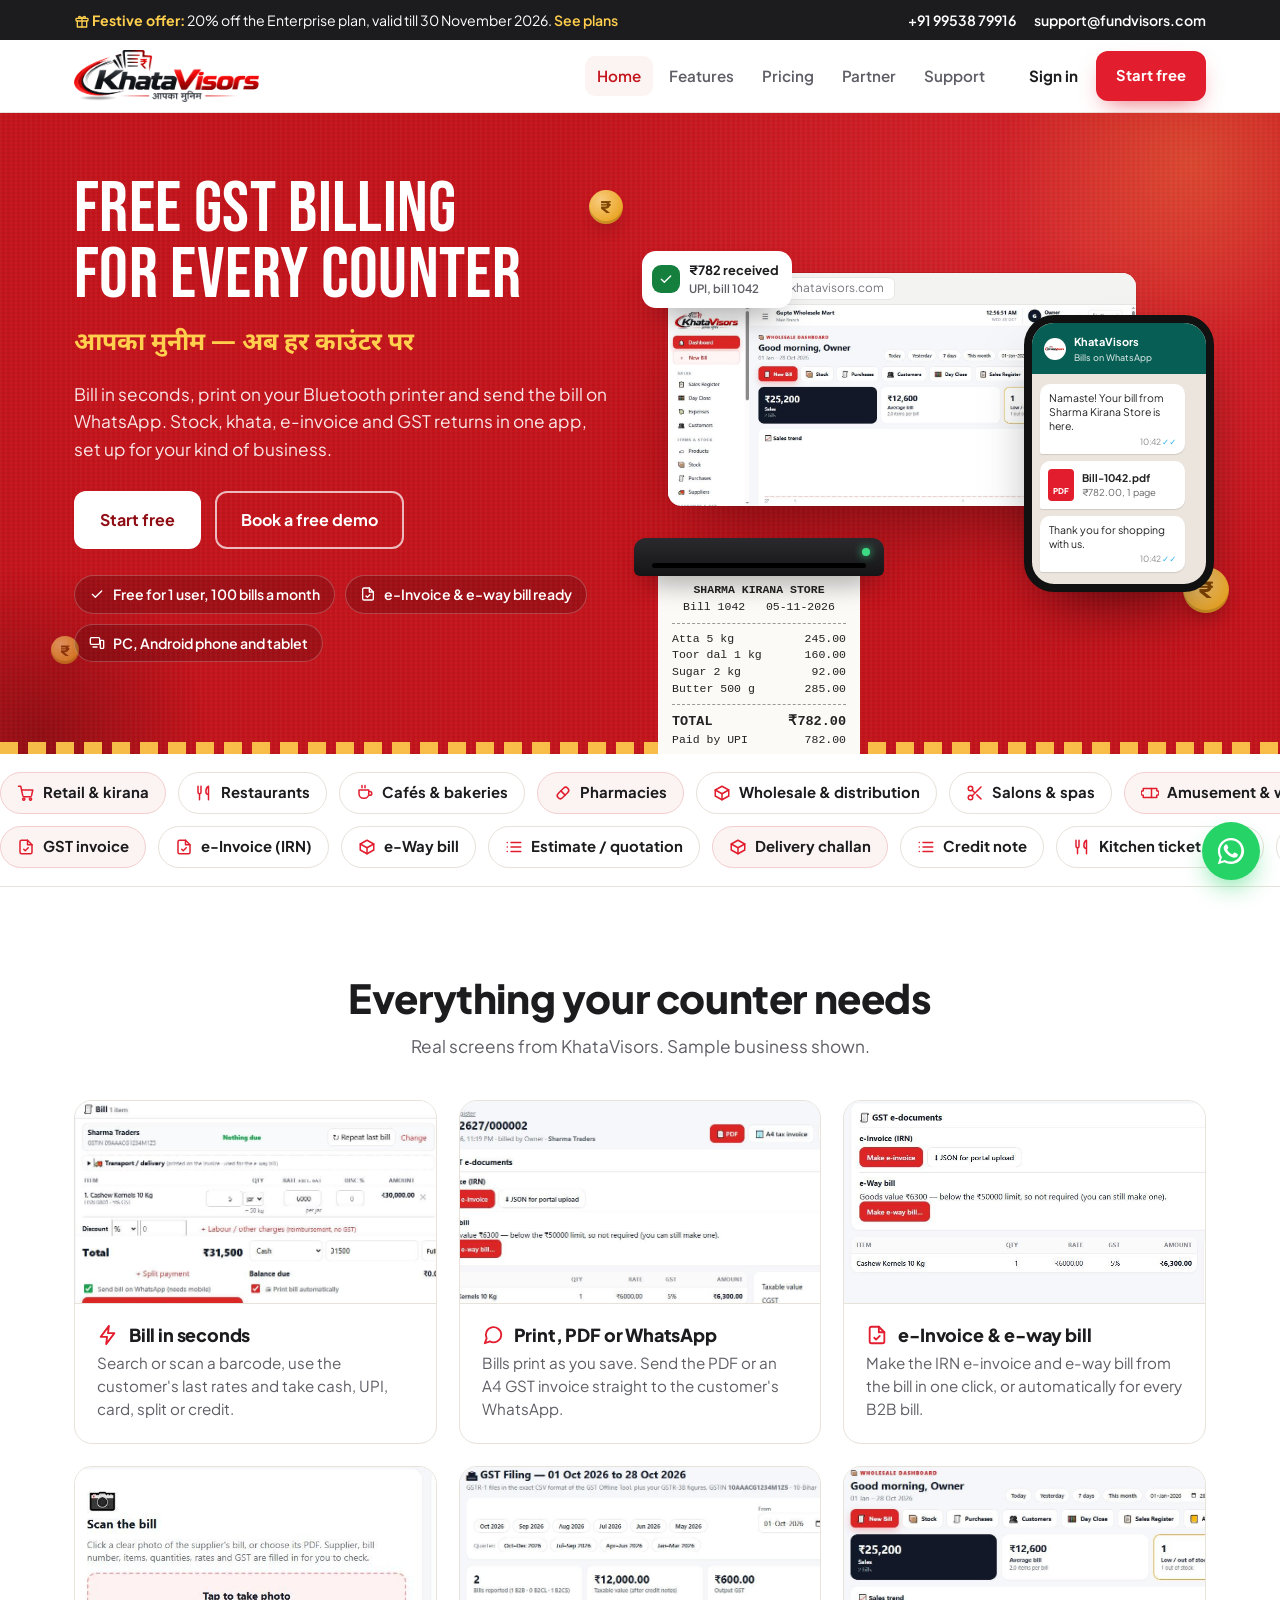
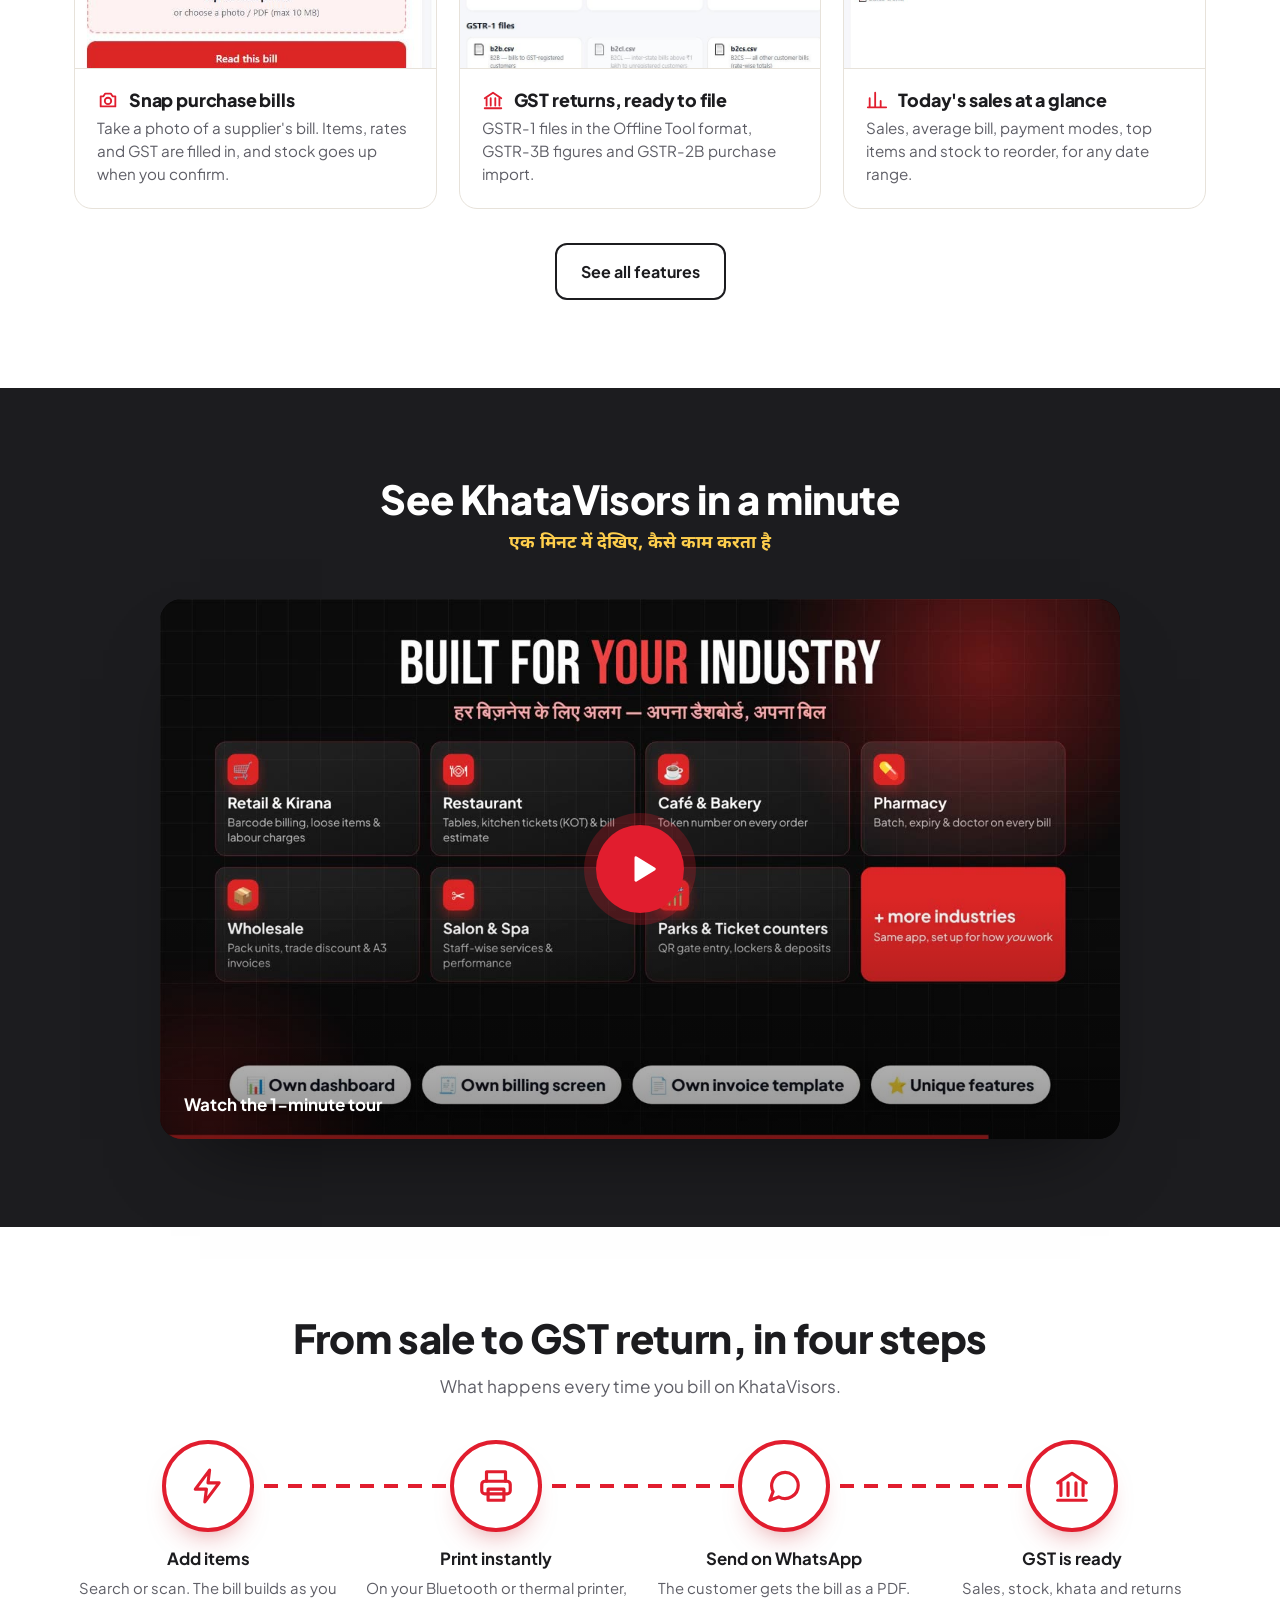
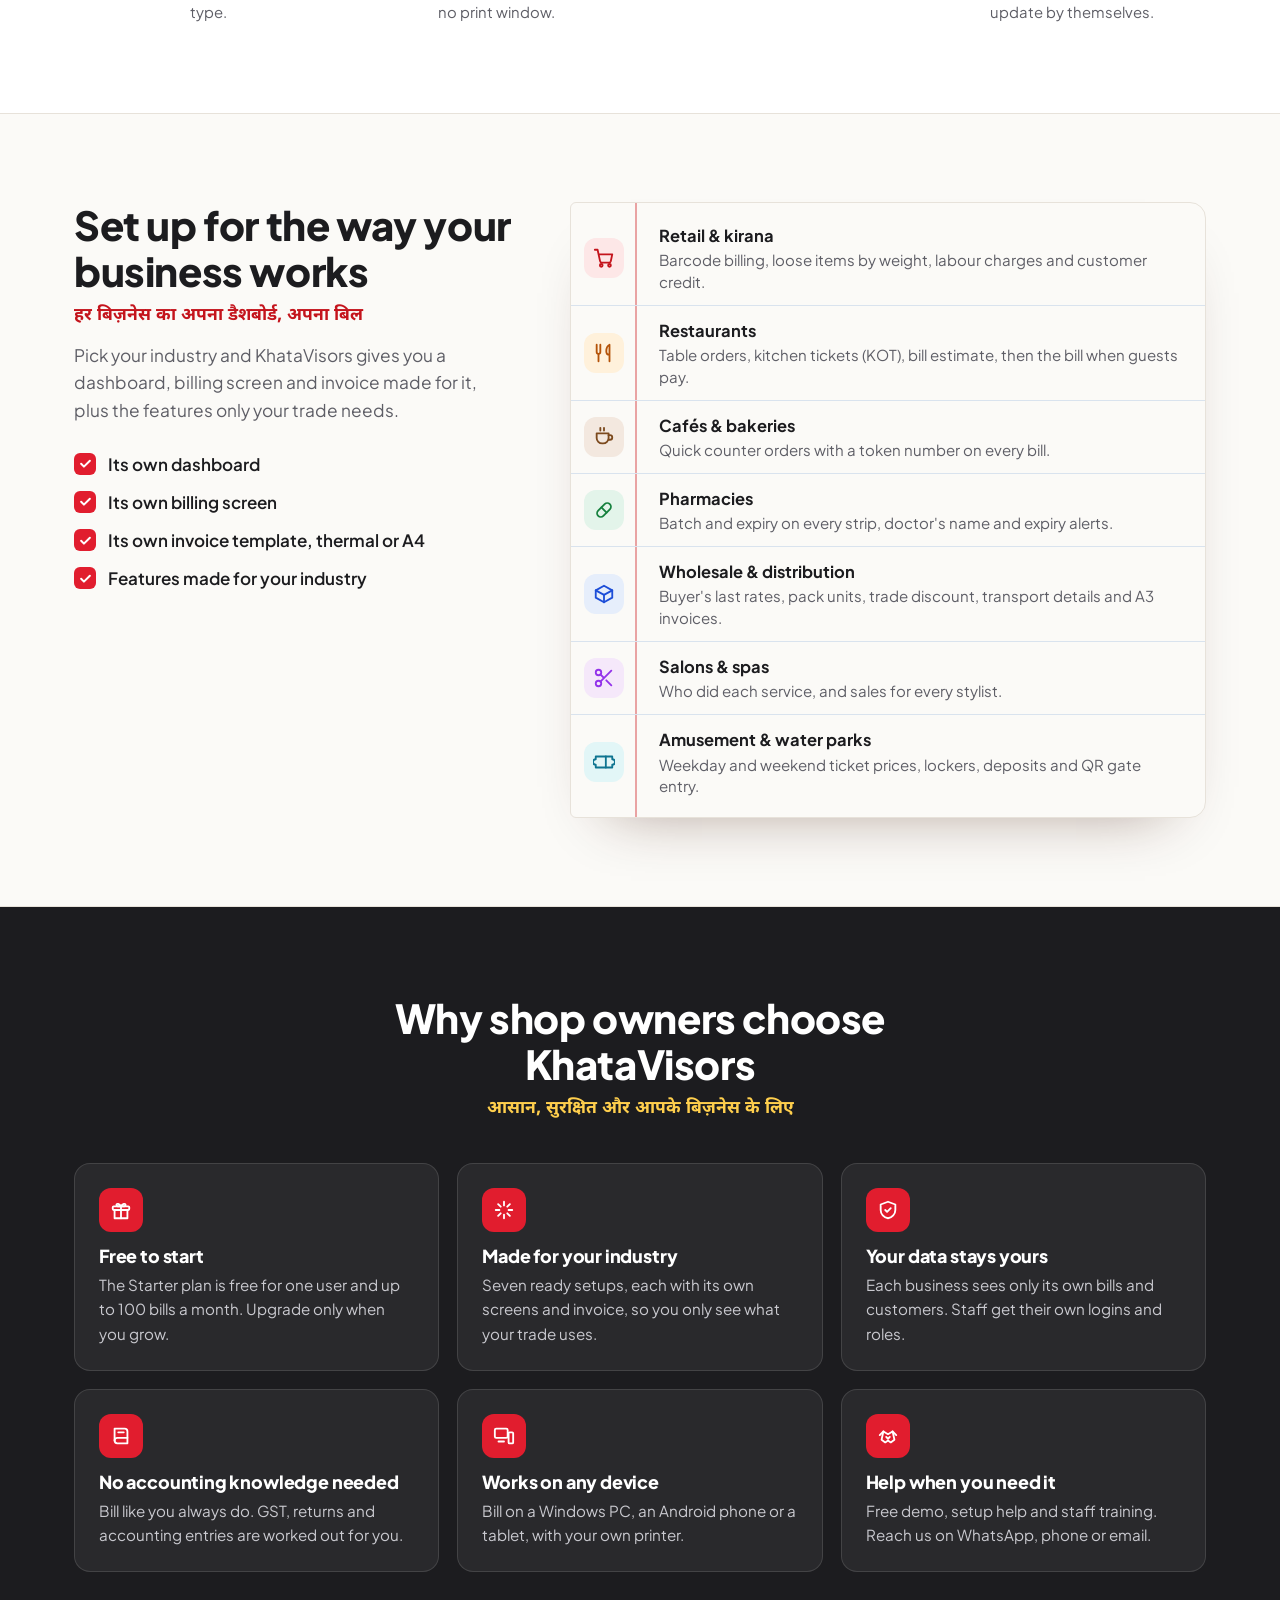
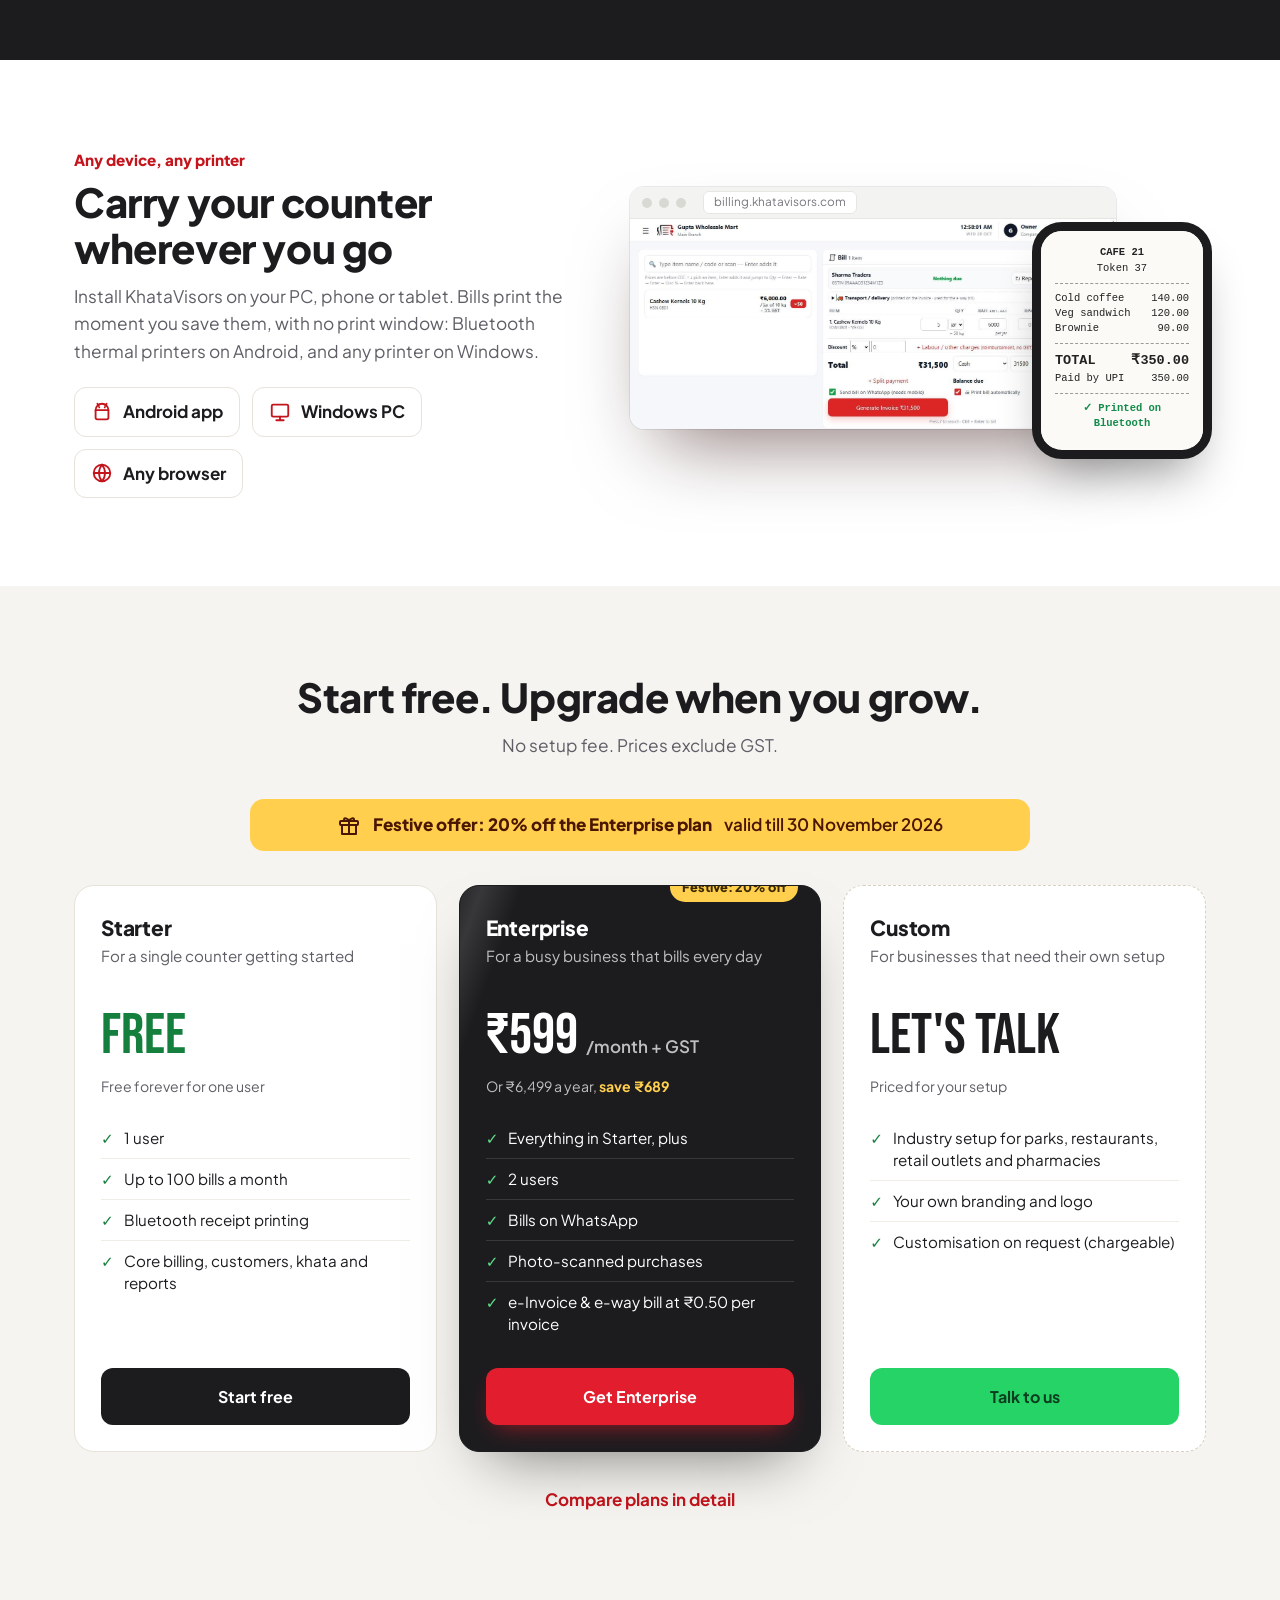
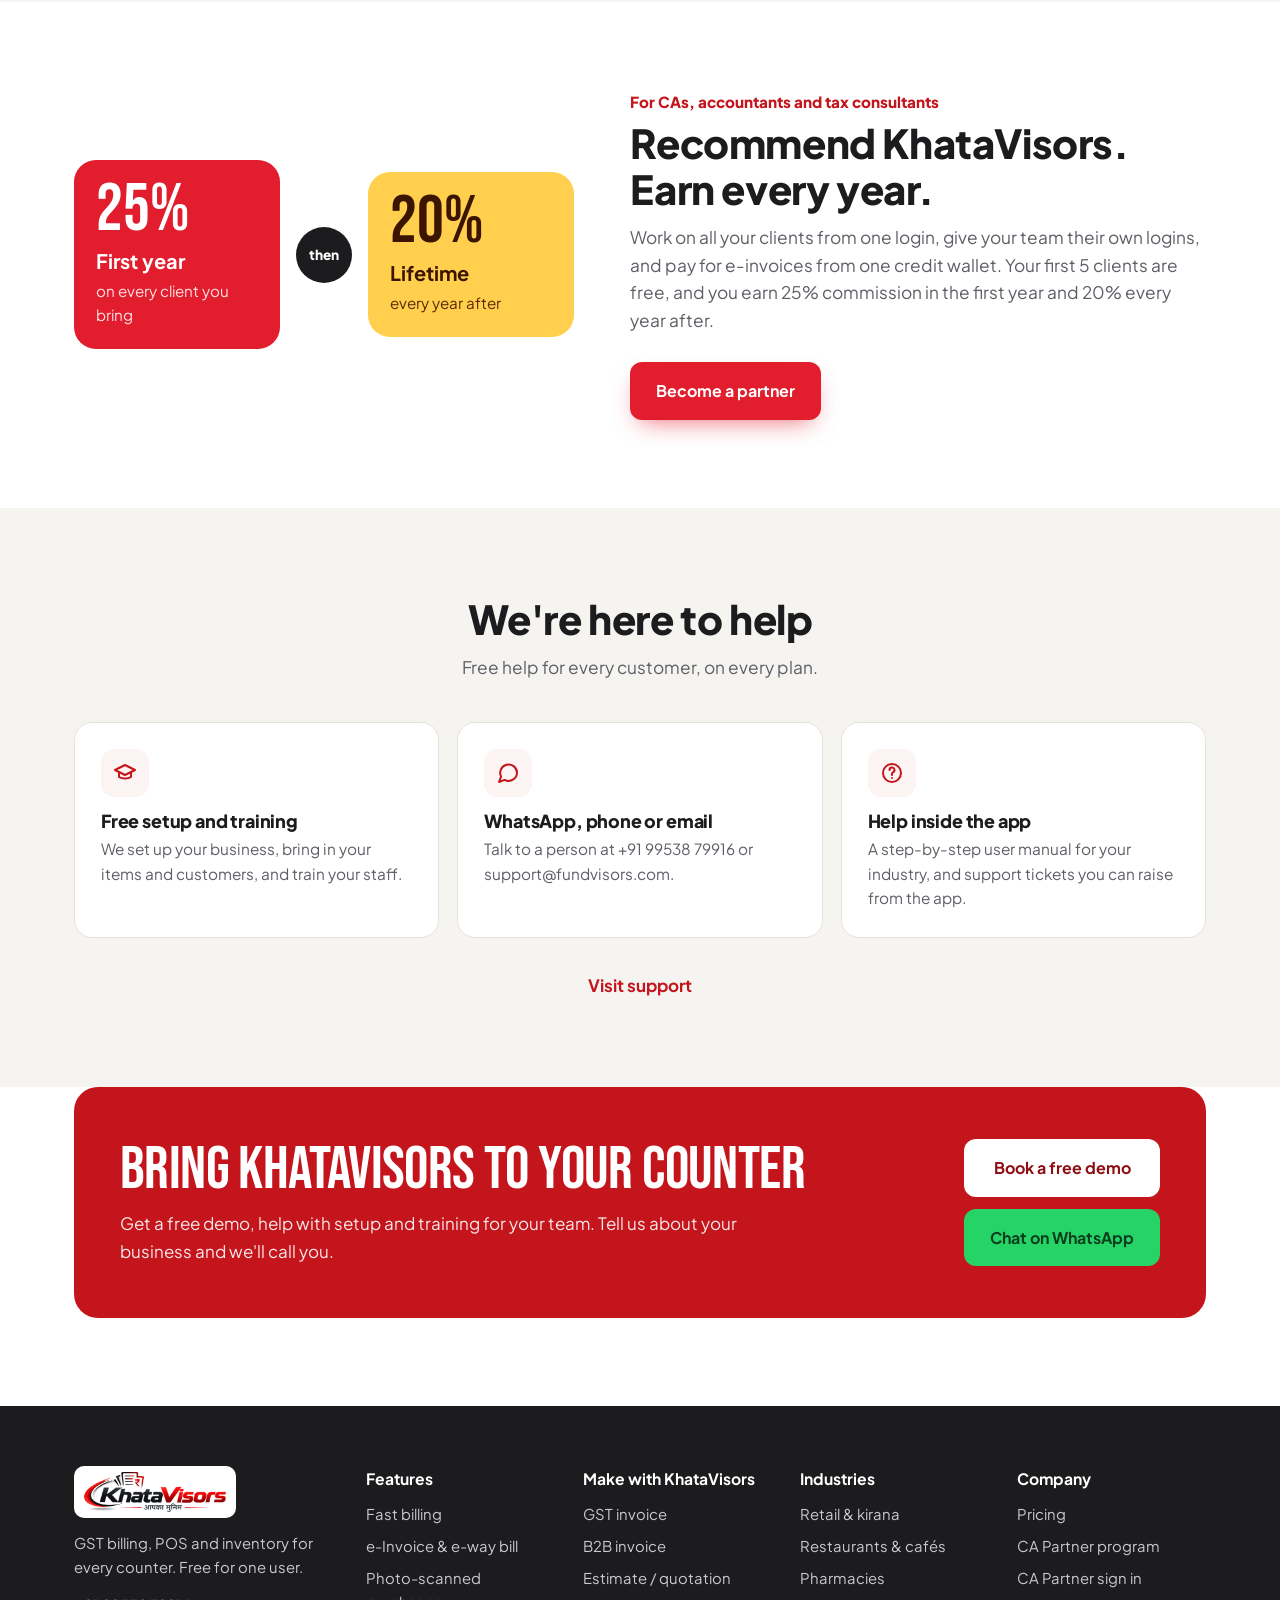
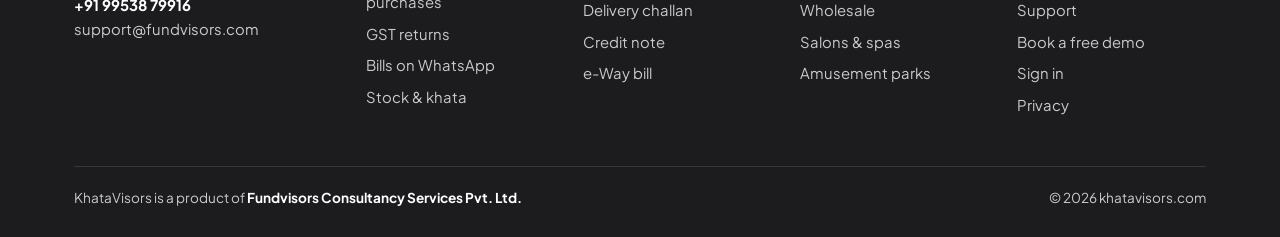
==== commit 13e015f7: "Add animation and graphics to the website - Animated hero: printing receipt, WhatsApp bill on a phon" ====
--- a/index.html
+++ b/index.html
@@ -19,6 +19,7 @@
 <link rel="preconnect" href="https://fonts.gstatic.com" crossorigin>
 <link href="https://fonts.googleapis.com/css2?family=Noto+Sans+Devanagari:wght@500;700&display=swap" rel="stylesheet">
 <link rel="stylesheet" href="assets/site.css">
+<script>document.documentElement.classList.add('js')</script>
 </head>
 <body>
 <div class="strip">
@@ -47,6 +48,8 @@
 
 <main>
 <header class="hero">
+  <span class="orb o1" aria-hidden="true"></span><span class="orb o2" aria-hidden="true"></span>
+  <span class="coin c1" aria-hidden="true">₹</span><span class="coin c2" aria-hidden="true">₹</span><span class="coin c3" aria-hidden="true">₹</span>
   <div class="hero-in">
     <div>
       <h1 class="display"><span class="ln">Free GST billing</span> <span class="ln">for every counter</span></h1>
@@ -62,7 +65,8 @@
         <li><svg viewBox="0 0 24 24" fill="none" stroke="currentColor" stroke-width="2" stroke-linecap="round" stroke-linejoin="round" aria-hidden="true"><rect x="2" y="4" width="14" height="10" rx="1.5"/><path d="M6 18h6"/><rect x="17" y="8" width="5" height="12" rx="1"/></svg> PC, Android phone and tablet</li>
       </ul>
     </div>
-    <div class="stage" aria-hidden="true">
+    <div class="scene" aria-hidden="true">
+      <div class="note-card n1 float d1"><span class="ic"><svg viewBox="0 0 24 24" fill="none" stroke="currentColor" stroke-width="2" stroke-linecap="round" stroke-linejoin="round" aria-hidden="true"><path d="M5 12.5l4.5 4.5L19 7.5"/></svg></span><div>₹782 received<small>UPI, bill 1042</small></div></div>
       <div class="browser">
         <div class="browser-bar"><i></i><i></i><i></i><span>billing.khatavisors.com</span></div>
         <img src="assets/app/dashboard.jpg" alt="" width="1366" height="589" fetchpriority="high">
@@ -81,22 +85,37 @@
             <div class="row tot"><span>TOTAL</span><span>₹782.00</span></div>
             <div class="row"><span>Paid by UPI</span><span>782.00</span></div>
             <hr>
-            <div class="c wa">✓ Bill sent on WhatsApp</div>
             <div class="c">Thank you! Visit again</div>
           </div>
         </div>
       </div>
+      <div class="phone2 pop d2">
+        <div class="top"><i></i><div>KhataVisors<small>Bills on WhatsApp</small></div></div>
+        <div class="chat">
+          <div class="typing"><i></i><i></i><i></i></div>
+          <div class="bubble pop d3">Namaste! Your bill from Sharma Kirana Store is here.<span class="t">10:42</span></div>
+          <div class="bubble doc pop d4"><span class="pdf">PDF</span><div><b>Bill-1042.pdf</b><span>₹782.00, 1 page</span></div></div>
+          <div class="bubble pop d6">Thank you for shopping with us.<span class="t">10:42</span></div>
+        </div>
+      </div>
+      <div class="note-card n2 float d5"><span class="ic"><svg viewBox="0 0 24 24" fill="none" stroke="currentColor" stroke-width="2" stroke-linecap="round" stroke-linejoin="round" aria-hidden="true"><path d="M14 3H6a2 2 0 0 0-2 2v14a2 2 0 0 0 2 2h12a2 2 0 0 0 2-2V9z"/><path d="M14 3v6h6"/><path d="M9 15l2 2 4-4"/></svg></span><div>e-Invoice IRN generated<small>B2B bill 1043</small></div></div>
+      <div class="note-card n3 float d7"><span class="ic"><svg viewBox="0 0 24 24" fill="none" stroke="currentColor" stroke-width="2" stroke-linecap="round" stroke-linejoin="round" aria-hidden="true"><path d="M21 8l-9-5-9 5v8l9 5 9-5z"/><path d="M3 8l9 5 9-5"/><path d="M12 13v8"/></svg></span><div>Stock updated<small>4 items</small></div></div>
     </div>
   </div>
 </header>
 
+<div class="marquee" aria-label="Industries and documents">
+  <div class="track "><span class="mchip hl"><svg viewBox="0 0 24 24" fill="none" stroke="currentColor" stroke-width="2" stroke-linecap="round" stroke-linejoin="round" aria-hidden="true"><circle cx="9" cy="20" r="1.5"/><circle cx="18" cy="20" r="1.5"/><path d="M2 3h3l2.7 12.4a2 2 0 0 0 2 1.6h7.7a2 2 0 0 0 2-1.5L21 8H6"/></svg> Retail &amp; kirana</span><span class="mchip"><svg viewBox="0 0 24 24" fill="none" stroke="currentColor" stroke-width="2" stroke-linecap="round" stroke-linejoin="round" aria-hidden="true"><path d="M4 3v8a2 2 0 0 0 4 0V3"/><path d="M6 13v8"/><path d="M18 21V3c-2 1-3.5 3.5-3.5 7s1.5 4 3.5 4"/></svg> Restaurants</span><span class="mchip"><svg viewBox="0 0 24 24" fill="none" stroke="currentColor" stroke-width="2" stroke-linecap="round" stroke-linejoin="round" aria-hidden="true"><path d="M4 8h13v5a6 6 0 0 1-6 6h-1a6 6 0 0 1-6-6z"/><path d="M17 10h1.5a2.5 2.5 0 0 1 0 5H17"/><path d="M8 2v3M12 2v3"/></svg> Cafés &amp; bakeries</span><span class="mchip hl"><svg viewBox="0 0 24 24" fill="none" stroke="currentColor" stroke-width="2" stroke-linecap="round" stroke-linejoin="round" aria-hidden="true"><rect x="3" y="8" width="18" height="8" rx="4" transform="rotate(-45 12 12)"/><path d="M9.2 9.2l5.6 5.6"/></svg> Pharmacies</span><span class="mchip"><svg viewBox="0 0 24 24" fill="none" stroke="currentColor" stroke-width="2" stroke-linecap="round" stroke-linejoin="round" aria-hidden="true"><path d="M21 8l-9-5-9 5v8l9 5 9-5z"/><path d="M3 8l9 5 9-5"/><path d="M12 13v8"/></svg> Wholesale &amp; distribution</span><span class="mchip"><svg viewBox="0 0 24 24" fill="none" stroke="currentColor" stroke-width="2" stroke-linecap="round" stroke-linejoin="round" aria-hidden="true"><circle cx="6" cy="6" r="3"/><circle cx="6" cy="18" r="3"/><path d="M20 4L8.1 15.9M14.5 14.5L20 20M8.1 8.1L12 12"/></svg> Salons &amp; spas</span><span class="mchip hl"><svg viewBox="0 0 24 24" fill="none" stroke="currentColor" stroke-width="2" stroke-linecap="round" stroke-linejoin="round" aria-hidden="true"><path d="M3 9a3 3 0 0 0 0 6v3h18v-3a3 3 0 0 0 0-6V6H3z"/><path d="M14 6v12"/></svg> Amusement &amp; water parks</span><span class="mchip"><svg viewBox="0 0 24 24" fill="none" stroke="currentColor" stroke-width="2" stroke-linecap="round" stroke-linejoin="round" aria-hidden="true"><path d="M2 9l10-5 10 5-10 5z"/><path d="M6 11v5c3 2 9 2 12 0v-5"/></svg> Schools &amp; groups</span><span class="dup mchip hl"><svg viewBox="0 0 24 24" fill="none" stroke="currentColor" stroke-width="2" stroke-linecap="round" stroke-linejoin="round" aria-hidden="true"><circle cx="9" cy="20" r="1.5"/><circle cx="18" cy="20" r="1.5"/><path d="M2 3h3l2.7 12.4a2 2 0 0 0 2 1.6h7.7a2 2 0 0 0 2-1.5L21 8H6"/></svg> Retail &amp; kirana</span><span class="dup mchip"><svg viewBox="0 0 24 24" fill="none" stroke="currentColor" stroke-width="2" stroke-linecap="round" stroke-linejoin="round" aria-hidden="true"><path d="M4 3v8a2 2 0 0 0 4 0V3"/><path d="M6 13v8"/><path d="M18 21V3c-2 1-3.5 3.5-3.5 7s1.5 4 3.5 4"/></svg> Restaurants</span><span class="dup mchip"><svg viewBox="0 0 24 24" fill="none" stroke="currentColor" stroke-width="2" stroke-linecap="round" stroke-linejoin="round" aria-hidden="true"><path d="M4 8h13v5a6 6 0 0 1-6 6h-1a6 6 0 0 1-6-6z"/><path d="M17 10h1.5a2.5 2.5 0 0 1 0 5H17"/><path d="M8 2v3M12 2v3"/></svg> Cafés &amp; bakeries</span><span class="dup mchip hl"><svg viewBox="0 0 24 24" fill="none" stroke="currentColor" stroke-width="2" stroke-linecap="round" stroke-linejoin="round" aria-hidden="true"><rect x="3" y="8" width="18" height="8" rx="4" transform="rotate(-45 12 12)"/><path d="M9.2 9.2l5.6 5.6"/></svg> Pharmacies</span><span class="dup mchip"><svg viewBox="0 0 24 24" fill="none" stroke="currentColor" stroke-width="2" stroke-linecap="round" stroke-linejoin="round" aria-hidden="true"><path d="M21 8l-9-5-9 5v8l9 5 9-5z"/><path d="M3 8l9 5 9-5"/><path d="M12 13v8"/></svg> Wholesale &amp; distribution</span><span class="dup mchip"><svg viewBox="0 0 24 24" fill="none" stroke="currentColor" stroke-width="2" stroke-linecap="round" stroke-linejoin="round" aria-hidden="true"><circle cx="6" cy="6" r="3"/><circle cx="6" cy="18" r="3"/><path d="M20 4L8.1 15.9M14.5 14.5L20 20M8.1 8.1L12 12"/></svg> Salons &amp; spas</span><span class="dup mchip hl"><svg viewBox="0 0 24 24" fill="none" stroke="currentColor" stroke-width="2" stroke-linecap="round" stroke-linejoin="round" aria-hidden="true"><path d="M3 9a3 3 0 0 0 0 6v3h18v-3a3 3 0 0 0 0-6V6H3z"/><path d="M14 6v12"/></svg> Amusement &amp; water parks</span><span class="dup mchip"><svg viewBox="0 0 24 24" fill="none" stroke="currentColor" stroke-width="2" stroke-linecap="round" stroke-linejoin="round" aria-hidden="true"><path d="M2 9l10-5 10 5-10 5z"/><path d="M6 11v5c3 2 9 2 12 0v-5"/></svg> Schools &amp; groups</span></div>
+  <div class="track rev"><span class="mchip hl"><svg viewBox="0 0 24 24" fill="none" stroke="currentColor" stroke-width="2" stroke-linecap="round" stroke-linejoin="round" aria-hidden="true"><path d="M14 3H6a2 2 0 0 0-2 2v14a2 2 0 0 0 2 2h12a2 2 0 0 0 2-2V9z"/><path d="M14 3v6h6"/><path d="M9 15l2 2 4-4"/></svg> GST invoice</span><span class="mchip"><svg viewBox="0 0 24 24" fill="none" stroke="currentColor" stroke-width="2" stroke-linecap="round" stroke-linejoin="round" aria-hidden="true"><path d="M14 3H6a2 2 0 0 0-2 2v14a2 2 0 0 0 2 2h12a2 2 0 0 0 2-2V9z"/><path d="M14 3v6h6"/><path d="M9 15l2 2 4-4"/></svg> e-Invoice (IRN)</span><span class="mchip"><svg viewBox="0 0 24 24" fill="none" stroke="currentColor" stroke-width="2" stroke-linecap="round" stroke-linejoin="round" aria-hidden="true"><path d="M21 8l-9-5-9 5v8l9 5 9-5z"/><path d="M3 8l9 5 9-5"/><path d="M12 13v8"/></svg> e-Way bill</span><span class="mchip"><svg viewBox="0 0 24 24" fill="none" stroke="currentColor" stroke-width="2" stroke-linecap="round" stroke-linejoin="round" aria-hidden="true"><path d="M8 6h13M8 12h13M8 18h13"/><path d="M3 6h.01M3 12h.01M3 18h.01"/></svg> Estimate / quotation</span><span class="mchip hl"><svg viewBox="0 0 24 24" fill="none" stroke="currentColor" stroke-width="2" stroke-linecap="round" stroke-linejoin="round" aria-hidden="true"><path d="M21 8l-9-5-9 5v8l9 5 9-5z"/><path d="M3 8l9 5 9-5"/><path d="M12 13v8"/></svg> Delivery challan</span><span class="mchip"><svg viewBox="0 0 24 24" fill="none" stroke="currentColor" stroke-width="2" stroke-linecap="round" stroke-linejoin="round" aria-hidden="true"><path d="M8 6h13M8 12h13M8 18h13"/><path d="M3 6h.01M3 12h.01M3 18h.01"/></svg> Credit note</span><span class="mchip"><svg viewBox="0 0 24 24" fill="none" stroke="currentColor" stroke-width="2" stroke-linecap="round" stroke-linejoin="round" aria-hidden="true"><path d="M4 3v8a2 2 0 0 0 4 0V3"/><path d="M6 13v8"/><path d="M18 21V3c-2 1-3.5 3.5-3.5 7s1.5 4 3.5 4"/></svg> Kitchen ticket (KOT)</span><span class="mchip"><svg viewBox="0 0 24 24" fill="none" stroke="currentColor" stroke-width="2" stroke-linecap="round" stroke-linejoin="round" aria-hidden="true"><path d="M6 9V3h12v6"/><rect x="3" y="9" width="18" height="8" rx="2"/><path d="M7 14h10v7H7z"/></svg> Thermal receipt</span><span class="mchip hl"><svg viewBox="0 0 24 24" fill="none" stroke="currentColor" stroke-width="2" stroke-linecap="round" stroke-linejoin="round" aria-hidden="true"><path d="M21 11.5a8.4 8.4 0 0 1-12.4 7.4L3 21l2.1-5.4A8.4 8.4 0 1 1 21 11.5z"/></svg> Bill on WhatsApp</span><span class="mchip"><svg viewBox="0 0 24 24" fill="none" stroke="currentColor" stroke-width="2" stroke-linecap="round" stroke-linejoin="round" aria-hidden="true"><path d="M3 10l9-6 9 6"/><path d="M5 10v8M9.5 10v8M14.5 10v8M19 10v8"/><path d="M3 21h18"/></svg> GSTR-1 &amp; 3B</span><span class="mchip"><svg viewBox="0 0 24 24" fill="none" stroke="currentColor" stroke-width="2" stroke-linecap="round" stroke-linejoin="round" aria-hidden="true"><path d="M4 8h3l2-3h6l2 3h3v11H4z"/><circle cx="12" cy="13" r="3.5"/></svg> Photo-scanned purchase</span><span class="dup mchip hl"><svg viewBox="0 0 24 24" fill="none" stroke="currentColor" stroke-width="2" stroke-linecap="round" stroke-linejoin="round" aria-hidden="true"><path d="M14 3H6a2 2 0 0 0-2 2v14a2 2 0 0 0 2 2h12a2 2 0 0 0 2-2V9z"/><path d="M14 3v6h6"/><path d="M9 15l2 2 4-4"/></svg> GST invoice</span><span class="dup mchip"><svg viewBox="0 0 24 24" fill="none" stroke="currentColor" stroke-width="2" stroke-linecap="round" stroke-linejoin="round" aria-hidden="true"><path d="M14 3H6a2 2 0 0 0-2 2v14a2 2 0 0 0 2 2h12a2 2 0 0 0 2-2V9z"/><path d="M14 3v6h6"/><path d="M9 15l2 2 4-4"/></svg> e-Invoice (IRN)</span><span class="dup mchip"><svg viewBox="0 0 24 24" fill="none" stroke="currentColor" stroke-width="2" stroke-linecap="round" stroke-linejoin="round" aria-hidden="true"><path d="M21 8l-9-5-9 5v8l9 5 9-5z"/><path d="M3 8l9 5 9-5"/><path d="M12 13v8"/></svg> e-Way bill</span><span class="dup mchip"><svg viewBox="0 0 24 24" fill="none" stroke="currentColor" stroke-width="2" stroke-linecap="round" stroke-linejoin="round" aria-hidden="true"><path d="M8 6h13M8 12h13M8 18h13"/><path d="M3 6h.01M3 12h.01M3 18h.01"/></svg> Estimate / quotation</span><span class="dup mchip hl"><svg viewBox="0 0 24 24" fill="none" stroke="currentColor" stroke-width="2" stroke-linecap="round" stroke-linejoin="round" aria-hidden="true"><path d="M21 8l-9-5-9 5v8l9 5 9-5z"/><path d="M3 8l9 5 9-5"/><path d="M12 13v8"/></svg> Delivery challan</span><span class="dup mchip"><svg viewBox="0 0 24 24" fill="none" stroke="currentColor" stroke-width="2" stroke-linecap="round" stroke-linejoin="round" aria-hidden="true"><path d="M8 6h13M8 12h13M8 18h13"/><path d="M3 6h.01M3 12h.01M3 18h.01"/></svg> Credit note</span><span class="dup mchip"><svg viewBox="0 0 24 24" fill="none" stroke="currentColor" stroke-width="2" stroke-linecap="round" stroke-linejoin="round" aria-hidden="true"><path d="M4 3v8a2 2 0 0 0 4 0V3"/><path d="M6 13v8"/><path d="M18 21V3c-2 1-3.5 3.5-3.5 7s1.5 4 3.5 4"/></svg> Kitchen ticket (KOT)</span><span class="dup mchip"><svg viewBox="0 0 24 24" fill="none" stroke="currentColor" stroke-width="2" stroke-linecap="round" stroke-linejoin="round" aria-hidden="true"><path d="M6 9V3h12v6"/><rect x="3" y="9" width="18" height="8" rx="2"/><path d="M7 14h10v7H7z"/></svg> Thermal receipt</span><span class="dup mchip hl"><svg viewBox="0 0 24 24" fill="none" stroke="currentColor" stroke-width="2" stroke-linecap="round" stroke-linejoin="round" aria-hidden="true"><path d="M21 11.5a8.4 8.4 0 0 1-12.4 7.4L3 21l2.1-5.4A8.4 8.4 0 1 1 21 11.5z"/></svg> Bill on WhatsApp</span><span class="dup mchip"><svg viewBox="0 0 24 24" fill="none" stroke="currentColor" stroke-width="2" stroke-linecap="round" stroke-linejoin="round" aria-hidden="true"><path d="M3 10l9-6 9 6"/><path d="M5 10v8M9.5 10v8M14.5 10v8M19 10v8"/><path d="M3 21h18"/></svg> GSTR-1 &amp; 3B</span><span class="dup mchip"><svg viewBox="0 0 24 24" fill="none" stroke="currentColor" stroke-width="2" stroke-linecap="round" stroke-linejoin="round" aria-hidden="true"><path d="M4 8h3l2-3h6l2 3h3v11H4z"/><circle cx="12" cy="13" r="3.5"/></svg> Photo-scanned purchase</span></div>
+</div>
+
 <section class="sec" id="features">
   <div class="wrap">
-    <div class="sec-head center">
+    <div class="sec-head center" data-reveal>
       <h2>Everything your counter needs</h2>
       <p class="lead">Real screens from KhataVisors. Sample business shown.</p>
     </div>
-    <div class="fgrid">
+    <div class="fgrid" data-reveal-group>
       <article class="fcard"><div class="shot"><img src="assets/app/wholesale.jpg" alt="New bill screen with buyer and items" loading="lazy" width="1366" height="589" style="width:180.0%;margin-left:-71.2%;margin-top:-11.9%"></div>
         <div class="body"><h3><svg viewBox="0 0 24 24" fill="none" stroke="currentColor" stroke-width="2" stroke-linecap="round" stroke-linejoin="round" aria-hidden="true"><path d="M13 2L4 14h7l-1 8 9-12h-7z"/></svg> Bill in seconds</h3><p>Search or scan a barcode, use the customer's last rates and take cash, UPI, card, split or credit.</p></div></article>
       <article class="fcard"><div class="shot"><img src="assets/app/invoice.jpg" alt="Saved bill with PDF, print and WhatsApp buttons" loading="lazy" width="1366" height="589" style="width:175.0%;margin-left:-42.3%;margin-top:-9.0%"></div>
@@ -114,6 +133,33 @@
   </div>
 </section>
 
+<section class="sec dark" id="video">
+  <div class="wrap">
+    <div class="sec-head center" data-reveal>
+      <h2>See KhataVisors in a minute</h2>
+      <p class="hi">एक मिनट में देखिए, कैसे काम करता है</p>
+    </div>
+    <div class="video-frame" data-reveal>
+      <video preload="none" playsinline poster="assets/video/promo-poster.jpg" width="1280" height="720">
+        <source src="assets/video/khatavisors-promo.mp4" type="video/mp4">
+      </video>
+      <button class="play" type="button" aria-label="Play the KhataVisors video"><span><svg viewBox="0 0 24 24" fill="none" stroke="currentColor" stroke-width="2" stroke-linecap="round" stroke-linejoin="round" aria-hidden="true"><path d="M7 4l13 8-13 8z" fill="currentColor"/></svg></span><em>Watch the 1-minute tour</em></button>
+    </div>
+  </div>
+</section>
+
+<section class="sec">
+  <div class="wrap">
+    <div class="sec-head center" data-reveal><h2>From sale to GST return, in four steps</h2><p class="lead">What happens every time you bill on KhataVisors.</p></div>
+    <ol class="flow">
+      <li><div class="bub"><svg viewBox="0 0 24 24" fill="none" stroke="currentColor" stroke-width="2" stroke-linecap="round" stroke-linejoin="round" aria-hidden="true"><path d="M13 2L4 14h7l-1 8 9-12h-7z"/></svg></div><b>Add items</b><span>Search or scan. The bill builds as you type.</span></li>
+      <li><div class="bub"><svg viewBox="0 0 24 24" fill="none" stroke="currentColor" stroke-width="2" stroke-linecap="round" stroke-linejoin="round" aria-hidden="true"><path d="M6 9V3h12v6"/><rect x="3" y="9" width="18" height="8" rx="2"/><path d="M7 14h10v7H7z"/></svg></div><b>Print instantly</b><span>On your Bluetooth or thermal printer, no print window.</span></li>
+      <li><div class="bub"><svg viewBox="0 0 24 24" fill="none" stroke="currentColor" stroke-width="2" stroke-linecap="round" stroke-linejoin="round" aria-hidden="true"><path d="M21 11.5a8.4 8.4 0 0 1-12.4 7.4L3 21l2.1-5.4A8.4 8.4 0 1 1 21 11.5z"/></svg></div><b>Send on WhatsApp</b><span>The customer gets the bill as a PDF.</span></li>
+      <li><div class="bub"><svg viewBox="0 0 24 24" fill="none" stroke="currentColor" stroke-width="2" stroke-linecap="round" stroke-linejoin="round" aria-hidden="true"><path d="M3 10l9-6 9 6"/><path d="M5 10v8M9.5 10v8M14.5 10v8M19 10v8"/><path d="M3 21h18"/></svg></div><b>GST is ready</b><span>Sales, stock, khata and returns update by themselves.</span></li>
+    </ol>
+  </div>
+</section>
+
 <section class="sec paper" id="industries">
   <div class="wrap ledger-wrap">
     <div class="sec-head" style="margin-bottom:0">
@@ -127,25 +173,25 @@
         <li>Features made for your industry</li>
       </ul>
     </div>
-    <div class="ledger" role="list">
-      <div class="ledger-row" role="listitem"><span class="ic"><svg viewBox="0 0 24 24" fill="none" stroke="currentColor" stroke-width="2" stroke-linecap="round" stroke-linejoin="round" aria-hidden="true"><circle cx="9" cy="20" r="1.5"/><circle cx="18" cy="20" r="1.5"/><path d="M2 3h3l2.7 12.4a2 2 0 0 0 2 1.6h7.7a2 2 0 0 0 2-1.5L21 8H6"/></svg></span><div><b>Retail &amp; kirana</b><span>Barcode billing, loose items by weight, labour charges and customer credit.</span></div></div>
-      <div class="ledger-row" role="listitem"><span class="ic"><svg viewBox="0 0 24 24" fill="none" stroke="currentColor" stroke-width="2" stroke-linecap="round" stroke-linejoin="round" aria-hidden="true"><path d="M4 3v8a2 2 0 0 0 4 0V3"/><path d="M6 13v8"/><path d="M18 21V3c-2 1-3.5 3.5-3.5 7s1.5 4 3.5 4"/></svg></span><div><b>Restaurants</b><span>Table orders, kitchen tickets (KOT), bill estimate, then the bill when guests pay.</span></div></div>
-      <div class="ledger-row" role="listitem"><span class="ic"><svg viewBox="0 0 24 24" fill="none" stroke="currentColor" stroke-width="2" stroke-linecap="round" stroke-linejoin="round" aria-hidden="true"><path d="M4 8h13v5a6 6 0 0 1-6 6h-1a6 6 0 0 1-6-6z"/><path d="M17 10h1.5a2.5 2.5 0 0 1 0 5H17"/><path d="M8 2v3M12 2v3"/></svg></span><div><b>Cafés &amp; bakeries</b><span>Quick counter orders with a token number on every bill.</span></div></div>
-      <div class="ledger-row" role="listitem"><span class="ic"><svg viewBox="0 0 24 24" fill="none" stroke="currentColor" stroke-width="2" stroke-linecap="round" stroke-linejoin="round" aria-hidden="true"><rect x="3" y="8" width="18" height="8" rx="4" transform="rotate(-45 12 12)"/><path d="M9.2 9.2l5.6 5.6"/></svg></span><div><b>Pharmacies</b><span>Batch and expiry on every strip, doctor's name and expiry alerts.</span></div></div>
-      <div class="ledger-row" role="listitem"><span class="ic"><svg viewBox="0 0 24 24" fill="none" stroke="currentColor" stroke-width="2" stroke-linecap="round" stroke-linejoin="round" aria-hidden="true"><path d="M21 8l-9-5-9 5v8l9 5 9-5z"/><path d="M3 8l9 5 9-5"/><path d="M12 13v8"/></svg></span><div><b>Wholesale &amp; distribution</b><span>Buyer's last rates, pack units, trade discount, transport details and A3 invoices.</span></div></div>
-      <div class="ledger-row" role="listitem"><span class="ic"><svg viewBox="0 0 24 24" fill="none" stroke="currentColor" stroke-width="2" stroke-linecap="round" stroke-linejoin="round" aria-hidden="true"><circle cx="6" cy="6" r="3"/><circle cx="6" cy="18" r="3"/><path d="M20 4L8.1 15.9M14.5 14.5L20 20M8.1 8.1L12 12"/></svg></span><div><b>Salons &amp; spas</b><span>Who did each service, and sales for every stylist.</span></div></div>
-      <div class="ledger-row" role="listitem"><span class="ic"><svg viewBox="0 0 24 24" fill="none" stroke="currentColor" stroke-width="2" stroke-linecap="round" stroke-linejoin="round" aria-hidden="true"><path d="M3 9a3 3 0 0 0 0 6v3h18v-3a3 3 0 0 0 0-6V6H3z"/><path d="M14 6v12"/></svg></span><div><b>Amusement &amp; water parks</b><span>Weekday and weekend ticket prices, lockers, deposits and QR gate entry.</span></div></div>
+    <div class="ledger" role="list" data-reveal-group>
+      <div class="ledger-row" role="listitem"><span class="ic"><span style="--c:#FDE7E7;--ci:#C4141C"><svg viewBox="0 0 24 24" fill="none" stroke="currentColor" stroke-width="2" stroke-linecap="round" stroke-linejoin="round" aria-hidden="true"><circle cx="9" cy="20" r="1.5"/><circle cx="18" cy="20" r="1.5"/><path d="M2 3h3l2.7 12.4a2 2 0 0 0 2 1.6h7.7a2 2 0 0 0 2-1.5L21 8H6"/></svg></span></span><div><b>Retail &amp; kirana</b><span>Barcode billing, loose items by weight, labour charges and customer credit.</span></div></div>
+      <div class="ledger-row" role="listitem"><span class="ic"><span style="--c:#FFF1DB;--ci:#B45309"><svg viewBox="0 0 24 24" fill="none" stroke="currentColor" stroke-width="2" stroke-linecap="round" stroke-linejoin="round" aria-hidden="true"><path d="M4 3v8a2 2 0 0 0 4 0V3"/><path d="M6 13v8"/><path d="M18 21V3c-2 1-3.5 3.5-3.5 7s1.5 4 3.5 4"/></svg></span></span><div><b>Restaurants</b><span>Table orders, kitchen tickets (KOT), bill estimate, then the bill when guests pay.</span></div></div>
+      <div class="ledger-row" role="listitem"><span class="ic"><span style="--c:#F3E8DF;--ci:#7C4A1E"><svg viewBox="0 0 24 24" fill="none" stroke="currentColor" stroke-width="2" stroke-linecap="round" stroke-linejoin="round" aria-hidden="true"><path d="M4 8h13v5a6 6 0 0 1-6 6h-1a6 6 0 0 1-6-6z"/><path d="M17 10h1.5a2.5 2.5 0 0 1 0 5H17"/><path d="M8 2v3M12 2v3"/></svg></span></span><div><b>Cafés &amp; bakeries</b><span>Quick counter orders with a token number on every bill.</span></div></div>
+      <div class="ledger-row" role="listitem"><span class="ic"><span style="--c:#E3F4EA;--ci:#15803D"><svg viewBox="0 0 24 24" fill="none" stroke="currentColor" stroke-width="2" stroke-linecap="round" stroke-linejoin="round" aria-hidden="true"><rect x="3" y="8" width="18" height="8" rx="4" transform="rotate(-45 12 12)"/><path d="M9.2 9.2l5.6 5.6"/></svg></span></span><div><b>Pharmacies</b><span>Batch and expiry on every strip, doctor's name and expiry alerts.</span></div></div>
+      <div class="ledger-row" role="listitem"><span class="ic"><span style="--c:#E6EEFB;--ci:#1D4ED8"><svg viewBox="0 0 24 24" fill="none" stroke="currentColor" stroke-width="2" stroke-linecap="round" stroke-linejoin="round" aria-hidden="true"><path d="M21 8l-9-5-9 5v8l9 5 9-5z"/><path d="M3 8l9 5 9-5"/><path d="M12 13v8"/></svg></span></span><div><b>Wholesale &amp; distribution</b><span>Buyer's last rates, pack units, trade discount, transport details and A3 invoices.</span></div></div>
+      <div class="ledger-row" role="listitem"><span class="ic"><span style="--c:#F5E8FA;--ci:#9333EA"><svg viewBox="0 0 24 24" fill="none" stroke="currentColor" stroke-width="2" stroke-linecap="round" stroke-linejoin="round" aria-hidden="true"><circle cx="6" cy="6" r="3"/><circle cx="6" cy="18" r="3"/><path d="M20 4L8.1 15.9M14.5 14.5L20 20M8.1 8.1L12 12"/></svg></span></span><div><b>Salons &amp; spas</b><span>Who did each service, and sales for every stylist.</span></div></div>
+      <div class="ledger-row" role="listitem"><span class="ic"><span style="--c:#E2F6F7;--ci:#0E7490"><svg viewBox="0 0 24 24" fill="none" stroke="currentColor" stroke-width="2" stroke-linecap="round" stroke-linejoin="round" aria-hidden="true"><path d="M3 9a3 3 0 0 0 0 6v3h18v-3a3 3 0 0 0 0-6V6H3z"/><path d="M14 6v12"/></svg></span></span><div><b>Amusement &amp; water parks</b><span>Weekday and weekend ticket prices, lockers, deposits and QR gate entry.</span></div></div>
     </div>
   </div>
 </section>
 
 <section class="sec dark">
   <div class="wrap">
-    <div class="sec-head center">
+    <div class="sec-head center" data-reveal>
       <h2>Why shop owners choose KhataVisors</h2>
       <p class="hi">आसान, सुरक्षित और आपके बिज़नेस के लिए</p>
     </div>
-    <div class="bgrid">
+    <div class="bgrid" data-reveal-group>
       <div class="bcard"><div class="ic"><svg viewBox="0 0 24 24" fill="none" stroke="currentColor" stroke-width="2" stroke-linecap="round" stroke-linejoin="round" aria-hidden="true"><rect x="3" y="8" width="18" height="4" rx="1"/><path d="M5 12v9h14v-9"/><path d="M12 8v13"/><path d="M12 8c-1.5-3-5-3.5-5-1.5S10 8 12 8zM12 8c1.5-3 5-3.5 5-1.5S14 8 12 8z"/></svg></div><h3>Free to start</h3><p>The Starter plan is free for one user and up to 100 bills a month. Upgrade only when you grow.</p></div>
       <div class="bcard"><div class="ic"><svg viewBox="0 0 24 24" fill="none" stroke="currentColor" stroke-width="2" stroke-linecap="round" stroke-linejoin="round" aria-hidden="true"><path d="M12 3v4M12 17v4M3 12h4M17 12h4M5.6 5.6l2.8 2.8M15.6 15.6l2.8 2.8M5.6 18.4l2.8-2.8M15.6 8.4l2.8-2.8"/></svg></div><h3>Made for your industry</h3><p>Seven ready setups, each with its own screens and invoice, so you only see what your trade uses.</p></div>
       <div class="bcard"><div class="ic"><svg viewBox="0 0 24 24" fill="none" stroke="currentColor" stroke-width="2" stroke-linecap="round" stroke-linejoin="round" aria-hidden="true"><path d="M12 3l8 3v6c0 4.5-3.4 8.3-8 9-4.6-.7-8-4.5-8-9V6z"/><path d="M9 12l2 2 4-4"/></svg></div><h3>Your data stays yours</h3><p>Each business sees only its own bills and customers. Staff get their own logins and roles.</p></div>
@@ -193,12 +239,12 @@
 
 <section class="sec soft" id="plans">
   <div class="wrap">
-    <div class="sec-head center">
+    <div class="sec-head center" data-reveal>
       <h2>Start free. Upgrade when you grow.</h2>
       <p class="lead">No setup fee. Prices exclude GST.</p>
     </div>
     <div class="offer"><svg viewBox="0 0 24 24" fill="none" stroke="currentColor" stroke-width="2" stroke-linecap="round" stroke-linejoin="round" aria-hidden="true"><rect x="3" y="8" width="18" height="4" rx="1"/><path d="M5 12v9h14v-9"/><path d="M12 8v13"/><path d="M12 8c-1.5-3-5-3.5-5-1.5S10 8 12 8zM12 8c1.5-3 5-3.5 5-1.5S14 8 12 8z"/></svg> Festive offer: 20% off the Enterprise plan <span>valid till 30 November 2026</span></div>
-    <div class="plans">
+    <div class="plans" data-reveal-group>
       <article class="plan free">
         <h3>Starter</h3><p class="who">For a single counter getting started</p>
         <div class="price"><span class="amt">Free</span></div><p class="price-note">Free forever for one user</p>
@@ -231,18 +277,18 @@
       <p class="lead">Work on all your clients from one login, give your team their own logins, and pay for e-invoices from one credit wallet. Your first 5 clients are free, and you earn 25% commission in the first year and 20% every year after.</p>
       <div class="hero-ctas"><a class="btn btn-red" href="partner.html">Become a partner</a></div>
     </div>
-    <div class="comm">
-      <div class="tile red"><div class="num">25%</div><b>First year</b><span>on every client you bring</span></div>
+    <div class="comm" data-reveal-group>
+      <div class="tile red"><div class="num" data-count="25" data-suffix="%">25%</div><b>First year</b><span>on every client you bring</span></div>
       <div class="then">then</div>
-      <div class="tile yel"><div class="num">20%</div><b>Lifetime</b><span>every year after</span></div>
+      <div class="tile yel"><div class="num" data-count="20" data-suffix="%">20%</div><b>Lifetime</b><span>every year after</span></div>
     </div>
   </div>
 </section>
 
 <section class="sec soft">
   <div class="wrap">
-    <div class="sec-head center"><h2>We're here to help</h2><p class="lead">Free help for every customer, on every plan.</p></div>
-    <div class="bgrid">
+    <div class="sec-head center" data-reveal><h2>We're here to help</h2><p class="lead">Free help for every customer, on every plan.</p></div>
+    <div class="bgrid" data-reveal-group>
       <div class="scard"><div class="ic"><svg viewBox="0 0 24 24" fill="none" stroke="currentColor" stroke-width="2" stroke-linecap="round" stroke-linejoin="round" aria-hidden="true"><path d="M2 9l10-5 10 5-10 5z"/><path d="M6 11v5c3 2 9 2 12 0v-5"/></svg></div><h3>Free setup and training</h3><p>We set up your business, bring in your items and customers, and train your staff.</p></div>
       <div class="scard"><div class="ic"><svg viewBox="0 0 24 24" fill="none" stroke="currentColor" stroke-width="2" stroke-linecap="round" stroke-linejoin="round" aria-hidden="true"><path d="M21 11.5a8.4 8.4 0 0 1-12.4 7.4L3 21l2.1-5.4A8.4 8.4 0 1 1 21 11.5z"/></svg></div><h3>WhatsApp, phone or email</h3><p>Talk to a person at +91 99538 79916 or support@fundvisors.com.</p></div>
       <div class="scard"><div class="ic"><svg viewBox="0 0 24 24" fill="none" stroke="currentColor" stroke-width="2" stroke-linecap="round" stroke-linejoin="round" aria-hidden="true"><circle cx="12" cy="12" r="9"/><path d="M9.5 9a2.5 2.5 0 1 1 3.5 2.3c-.6.3-1 .9-1 1.6V14"/><path d="M12 17h.01"/></svg></div><h3>Help inside the app</h3><p>A step-by-step user manual for your industry, and support tickets you can raise from the app.</p></div>
@@ -253,7 +299,7 @@
 
 <section class="sec" style="padding-top:0">
   <div class="wrap">
-    <div class="band">
+    <div class="band" data-reveal>
       <div>
         <h2>Bring KhataVisors to your counter</h2>
         <p>Get a free demo, help with setup and training for your team. Tell us about your business and we'll call you.</p>
--- a/assets/site.css
+++ b/assets/site.css
@@ -327,3 +327,185 @@
 /* floating WhatsApp */
 .wa-float{position:fixed;right:20px;bottom:20px;z-index:80;width:58px;height:58px;border-radius:50%;background:var(--wa);display:flex;align-items:center;justify-content:center;box-shadow:0 12px 26px -8px rgba(37,211,102,.7)}
 .wa-float svg{width:30px;height:30px}
+
+/* =====================================================================
+   Motion and graphics
+   ===================================================================== */
+
+/* scroll reveal: only hidden when JS is running and motion is allowed */
+@media (prefers-reduced-motion:no-preference){
+  .js [data-reveal]{opacity:0;transform:translateY(28px);transition:opacity .7s ease,transform .7s cubic-bezier(.2,.8,.2,1)}
+  .js [data-reveal].in{opacity:1;transform:none}
+  .js [data-reveal-group] > *{opacity:0;transform:translateY(24px);transition:opacity .6s ease,transform .6s cubic-bezier(.2,.8,.2,1)}
+  .js [data-reveal-group].in > *{opacity:1;transform:none}
+  .js [data-reveal-group].in > *:nth-child(2){transition-delay:.08s}
+  .js [data-reveal-group].in > *:nth-child(3){transition-delay:.16s}
+  .js [data-reveal-group].in > *:nth-child(4){transition-delay:.24s}
+  .js [data-reveal-group].in > *:nth-child(5){transition-delay:.32s}
+  .js [data-reveal-group].in > *:nth-child(6){transition-delay:.40s}
+  .js [data-reveal-group].in > *:nth-child(7){transition-delay:.48s}
+  .js [data-reveal-group].in > *:nth-child(8){transition-delay:.56s}
+  .js [data-reveal-group].in > *:nth-child(9){transition-delay:.64s}
+}
+
+/* hover life on cards */
+.fcard,.scard,.bcard,.plan{transition:transform .25s ease,box-shadow .25s ease,border-color .25s ease}
+.fcard:hover,.scard:hover{transform:translateY(-6px);box-shadow:0 24px 40px -24px rgba(127,29,29,.35);border-color:#F0C9C9}
+.bcard:hover{transform:translateY(-6px);border-color:rgba(255,255,255,.3)}
+.fcard .shot img{transition:transform .6s cubic-bezier(.2,.8,.2,1);transform-origin:top left}
+.fcard:hover .shot img{transform:scale(1.06)}
+.plan.pro{overflow:hidden}
+@media (prefers-reduced-motion:no-preference){
+  .plan.pro::after{content:"";position:absolute;top:0;bottom:0;width:80px;left:-120px;background:linear-gradient(90deg,transparent,rgba(255,255,255,.12),transparent);transform:skewX(-20deg);animation:shine 4.5s ease-in-out 1.5s infinite}
+  @keyframes shine{0%{left:-120px}35%,100%{left:120%}}
+}
+
+/* hero background decoration */
+.hero .orb{position:absolute;border-radius:50%;pointer-events:none;filter:blur(2px)}
+.hero .orb.o1{width:420px;height:420px;right:-120px;top:-160px;background:radial-gradient(circle,rgba(255,207,77,.22),transparent 65%)}
+.hero .orb.o2{width:360px;height:360px;left:-140px;bottom:-160px;background:radial-gradient(circle,rgba(0,0,0,.25),transparent 65%)}
+.hero .coin{position:absolute;width:46px;height:46px;border-radius:50%;background:radial-gradient(circle at 35% 30%,#FFE08A,#E9A400);color:#7A4A00;font-weight:800;font-size:22px;display:flex;align-items:center;justify-content:center;box-shadow:inset 0 -3px 0 rgba(0,0,0,.15),0 10px 20px -8px rgba(0,0,0,.4);pointer-events:none;opacity:.9}
+.hero .coin.c1{left:46%;top:12%;width:34px;height:34px;font-size:16px}
+.hero .coin.c2{left:4%;bottom:14%;width:28px;height:28px;font-size:14px;opacity:.6}
+.hero .coin.c3{right:4%;bottom:22%}
+@media (prefers-reduced-motion:no-preference){
+  .hero .coin{animation:bob 6s ease-in-out infinite}
+  .hero .coin.c2{animation-duration:7.5s;animation-delay:-2s}
+  .hero .coin.c3{animation-duration:5.5s;animation-delay:-1s}
+  .hero .orb.o1{animation:drift 14s ease-in-out infinite alternate}
+  @keyframes bob{0%,100%{transform:translateY(0) rotate(0)}50%{transform:translateY(-14px) rotate(8deg)}}
+  @keyframes drift{from{transform:translate(0,0)}to{transform:translate(-60px,40px)}}
+}
+.hero-in > *{position:relative;z-index:1}
+
+/* hero scene: dashboard + printer + phone chat + notifications */
+.scene{position:relative;padding:0 0 60px}
+.scene .browser{margin-right:70px}
+.scene .printer{left:-34px;bottom:-10px}
+.scene .phone2{position:absolute;right:-8px;bottom:-26px;width:190px;z-index:4;border-radius:30px;border:8px solid #111;background:#ECE5DD;box-shadow:0 30px 60px -24px rgba(0,0,0,.6);overflow:hidden}
+.phone2 .top{background:#075E54;color:#fff;padding:10px 12px 9px;font-size:11px;font-weight:700;display:flex;align-items:center;gap:8px}
+.phone2 .top i{width:22px;height:22px;border-radius:50%;background:#fff url("../khatavisors-logo.png") center/88% no-repeat;flex:0 0 auto}
+.phone2 .top small{display:block;font-weight:500;opacity:.8;font-size:9px}
+.phone2 .chat{padding:10px 8px 12px;display:flex;flex-direction:column;gap:7px;min-height:210px}
+.bubble{background:#fff;border-radius:10px 10px 10px 2px;padding:7px 9px;font-size:10.5px;line-height:1.35;color:#222;box-shadow:0 1px 1px rgba(0,0,0,.12);max-width:92%}
+.bubble.doc{display:flex;gap:8px;align-items:center;padding:8px}
+.bubble.doc .pdf{flex:0 0 auto;width:26px;height:32px;border-radius:4px;background:#E11D2E;color:#fff;font-size:8px;font-weight:800;display:flex;align-items:flex-end;justify-content:center;padding-bottom:4px}
+.bubble.doc b{display:block;font-size:10.5px}
+.bubble.doc span{font-size:9.5px;color:#666}
+.bubble .t{display:block;text-align:right;font-size:8.5px;color:#8a8a8a;margin-top:2px}
+.bubble .t::after{content:" ✓✓";color:#34B7F1}
+.typing{align-self:flex-start;background:#fff;border-radius:10px;padding:8px 10px;display:flex;gap:3px}
+.typing i{width:5px;height:5px;border-radius:50%;background:#aaa}
+.note-card{position:absolute;z-index:5;background:#fff;color:var(--ink);border-radius:14px;padding:9px 13px 9px 10px;display:flex;align-items:center;gap:9px;font-size:.8rem;font-weight:700;box-shadow:0 18px 34px -16px rgba(0,0,0,.5);white-space:nowrap}
+.note-card .ic{width:28px;height:28px;border-radius:9px;display:flex;align-items:center;justify-content:center;flex:0 0 auto}
+.note-card .ic svg{width:16px;height:16px;color:#fff}
+.note-card small{display:block;font-weight:600;color:var(--muted);font-size:.72rem}
+.note-card.n1{left:-26px;top:-22px}.note-card.n1 .ic{background:var(--green)}
+.note-card.n2{right:30px;top:-30px}.note-card.n2 .ic{background:#2563EB}
+.note-card.n3{left:38%;bottom:6px}.note-card.n3 .ic{background:#9333EA}
+@media (prefers-reduced-motion:no-preference){
+  .scene .pop{opacity:0;transform:translateY(14px) scale(.9);animation:pop .55s cubic-bezier(.2,.9,.3,1.3) both}
+  .scene .float{animation:pop .55s cubic-bezier(.2,.9,.3,1.3) both,bob2 5s ease-in-out infinite}
+  .d1{animation-delay:.9s!important}.d2{animation-delay:2.9s!important}.d3{animation-delay:3.4s!important}.d4{animation-delay:4.1s!important}
+  .d5{animation-delay:4.8s!important}.d6{animation-delay:5.6s!important}.d7{animation-delay:6.3s!important}
+  .scene .float.d1{animation-delay:.9s,1.5s!important}.scene .float.d5{animation-delay:4.8s,5.4s!important}.scene .float.d7{animation-delay:6.3s,6.9s!important}
+  .typing{animation:pop .3s ease both 2.4s,vanish .2s ease both 3.3s}
+  .typing i{animation:blink 1s infinite}.typing i:nth-child(2){animation-delay:.15s}.typing i:nth-child(3){animation-delay:.3s}
+  @keyframes pop{from{opacity:0;transform:translateY(14px) scale(.9)}to{opacity:1;transform:none}}
+  @keyframes bob2{0%,100%{translate:0 0}50%{translate:0 -8px}}
+  @keyframes blink{0%,100%{opacity:.3}50%{opacity:1}}
+  @keyframes vanish{to{opacity:0;height:0;padding:0;margin:-7px 0 0}}
+}
+@media (prefers-reduced-motion:reduce){.typing{display:none}}
+@media (max-width:940px){
+  .scene{padding:0;display:grid;grid-template-columns:1fr 1fr;gap:18px 14px;align-items:start}
+  .scene .browser{grid-column:1 / -1;margin:0}
+  .scene .printer{position:relative;left:auto;bottom:auto;margin:-34px 0 0;width:auto;height:300px}
+  .scene .receipt-clip{left:14px;right:14px;height:270px}
+  .scene .phone2{position:relative;right:auto;bottom:auto;width:auto;margin-top:-34px}
+  .note-card.n1{left:-6px;top:-30px}
+  .note-card.n2,.note-card.n3{display:none}
+}
+@media (max-width:420px){.note-card{font-size:.72rem}.note-card small{display:none}.phone2 .chat{min-height:0}}
+
+/* marquee strip */
+.marquee{background:#fff;border-bottom:1px solid var(--rule);padding:18px 0;overflow:hidden}
+.marquee .track{display:flex;gap:12px;width:max-content}
+.marquee .track + .track{margin-top:12px}
+.mchip{display:flex;align-items:center;gap:8px;border:1.5px solid var(--rule);border-radius:999px;padding:8px 16px;font-weight:700;font-size:.93rem;white-space:nowrap;background:#fff}
+.mchip svg{width:18px;height:18px;color:var(--red-bright)}
+.mchip.hl{background:var(--blush);border-color:#F3CFCF}
+@media (prefers-reduced-motion:no-preference){
+  .marquee .track{animation:scrollx 40s linear infinite}
+  .marquee .track.rev{animation-direction:reverse;animation-duration:48s}
+  .marquee:hover .track{animation-play-state:paused}
+  @keyframes scrollx{from{transform:translateX(0)}to{transform:translateX(-50%)}}
+}
+@media (prefers-reduced-motion:reduce){.marquee .track{flex-wrap:wrap;width:auto;justify-content:center;padding:0 24px}.marquee .dup{display:none}}
+
+/* video */
+.video-frame{position:relative;border-radius:22px;overflow:hidden;box-shadow:0 40px 80px -40px rgba(0,0,0,.6);background:#000;max-width:960px;margin:0 auto;aspect-ratio:16/9}
+.video-frame video{width:100%;height:100%;display:block}
+.video-frame .play{all:unset;position:absolute;inset:0;cursor:pointer;display:flex;align-items:center;justify-content:center;background:linear-gradient(transparent 55%,rgba(0,0,0,.45));}
+.video-frame .play span{width:88px;height:88px;border-radius:50%;background:var(--red-bright);display:flex;align-items:center;justify-content:center;box-shadow:0 0 0 12px rgba(225,29,46,.25)}
+.video-frame .play svg{width:34px;height:34px;color:#fff;margin-left:6px}
+.video-frame .play:focus-visible span{outline:3px solid var(--haldi);outline-offset:4px}
+.video-frame .play em{position:absolute;left:24px;bottom:20px;color:#fff;font-style:normal;font-weight:700}
+@media (prefers-reduced-motion:no-preference){.video-frame .play span{animation:pulse 2.2s ease-in-out infinite}@keyframes pulse{0%,100%{box-shadow:0 0 0 0 rgba(225,29,46,.45)}50%{box-shadow:0 0 0 18px rgba(225,29,46,0)}}}
+
+/* how it works flow */
+.flow{display:grid;grid-template-columns:repeat(4,minmax(0,1fr));gap:20px;position:relative;list-style:none;margin:0;padding:0}
+.flow::before{content:"";position:absolute;left:12.5%;right:12.5%;top:44px;height:4px;border-radius:2px;background:repeating-linear-gradient(90deg,var(--red-bright) 0 14px,transparent 14px 24px);transform-origin:left;transform:scaleX(var(--p,1));transition:transform 1.6s ease}
+.js .flow:not(.in){--p:0}
+.flow li{text-align:center;position:relative}
+.flow .bub{width:92px;height:92px;margin:0 auto;border-radius:50%;background:#fff;border:4px solid var(--red-bright);display:flex;align-items:center;justify-content:center;position:relative;z-index:1;box-shadow:0 16px 30px -18px rgba(196,20,28,.6)}
+.flow .bub svg{width:38px;height:38px;color:var(--red-bright)}
+.flow b{display:block;margin-top:14px;font-size:1.05rem}
+.flow span{display:block;color:var(--muted);font-size:.93rem;margin-top:4px}
+@media (prefers-reduced-motion:no-preference){.flow.in .bub{animation:pop .5s cubic-bezier(.2,.9,.3,1.3) both}.flow.in li:nth-child(2) .bub{animation-delay:.4s}.flow.in li:nth-child(3) .bub{animation-delay:.8s}.flow.in li:nth-child(4) .bub{animation-delay:1.2s}}
+@media (max-width:760px){.flow{grid-template-columns:1fr 1fr;row-gap:30px}.flow::before{display:none}}
+
+/* coloured icon discs for industries */
+.ledger-row .ic span{width:40px;height:40px;border-radius:12px;display:flex;align-items:center;justify-content:center;background:var(--c,#FBE3E3)}
+.ledger-row .ic span svg{width:22px;height:22px;color:var(--ci,var(--red))}
+.ledger-row{transition:background .2s ease}
+.ledger-row:hover{background:#fff}
+
+/* inner page header graphics */
+.page-head .wrap{display:grid;grid-template-columns:minmax(0,1.1fr) minmax(0,.9fr);gap:40px;align-items:center}
+.page-head .art{position:relative;min-height:300px}
+.page-head h1{max-width:14ch}
+@media (max-width:940px){.page-head .wrap{grid-template-columns:1fr}.page-head .art{min-height:250px;margin-top:10px}}
+.stack .browser{position:absolute;width:86%;box-shadow:0 30px 60px -24px rgba(0,0,0,.7)}
+.stack .browser:nth-child(1){right:0;top:0;transform:rotate(3deg)}
+.stack .browser:nth-child(2){left:0;bottom:0;transform:rotate(-3deg);width:80%}
+@media (prefers-reduced-motion:no-preference){
+  .stack .browser:nth-child(1){animation:in-r 1s cubic-bezier(.2,.8,.2,1) both .2s}
+  .stack .browser:nth-child(2){animation:in-l 1s cubic-bezier(.2,.8,.2,1) both .45s}
+  @keyframes in-r{from{opacity:0;transform:translate(60px,-10px) rotate(8deg)}to{opacity:1;transform:rotate(3deg)}}
+  @keyframes in-l{from{opacity:0;transform:translate(-60px,10px) rotate(-8deg)}to{opacity:1;transform:rotate(-3deg)}}
+}
+/* price tag graphic */
+.tags{display:flex;flex-direction:column;gap:14px;align-items:flex-end}
+.ptag{background:#fff;color:var(--ink);border-radius:16px;padding:14px 18px;display:flex;align-items:center;gap:14px;box-shadow:0 20px 40px -20px rgba(0,0,0,.6);min-width:260px}
+.ptag .amt{font-family:var(--display);font-size:2.4rem;line-height:1}
+.ptag small{display:block;color:var(--muted);font-weight:600}
+.ptag b{display:block}
+.ptag.hot{background:var(--haldi);transform:translateX(-30px)}
+@media (prefers-reduced-motion:no-preference){.tags .ptag{animation:pop .6s cubic-bezier(.2,.9,.3,1.3) both}.tags .ptag:nth-child(2){animation-delay:.25s}.tags .ptag:nth-child(3){animation-delay:.5s}}
+@media (max-width:940px){.tags{align-items:stretch}.ptag.hot{transform:none}.ptag{min-width:0}}
+/* partner network graphic */
+.net{width:100%;height:auto;max-width:420px;margin-left:auto;display:block}
+.net .link{stroke:rgba(255,255,255,.35);stroke-width:2;stroke-dasharray:6 6}
+.net .pulse{fill:var(--haldi)}
+@media (prefers-reduced-motion:no-preference){.net .link{animation:dash 1.2s linear infinite}@keyframes dash{to{stroke-dashoffset:-24}}}
+/* support chat graphic */
+.chatart{display:flex;flex-direction:column;gap:12px;max-width:360px;margin-left:auto}
+.chatart .m{border-radius:16px;padding:12px 15px;font-size:.95rem;max-width:85%;box-shadow:0 14px 28px -18px rgba(0,0,0,.6)}
+.chatart .m.them{background:#fff;color:var(--ink);border-bottom-left-radius:4px}
+.chatart .m.us{background:var(--wa);color:#063b1d;align-self:flex-end;border-bottom-right-radius:4px;font-weight:600}
+@media (prefers-reduced-motion:no-preference){.chatart .m{animation:pop .5s cubic-bezier(.2,.9,.3,1.3) both}.chatart .m:nth-child(2){animation-delay:.8s}.chatart .m:nth-child(3){animation-delay:1.6s}.chatart .m:nth-child(4){animation-delay:2.4s}}
+/* count-up numbers keep their width */
+[data-count]{font-variant-numeric:tabular-nums}
+@media (max-width:940px){.scene .receipt{font-size:9.5px;padding:10px 9px 14px}}
+.page-head:has(.art)::before{opacity:.35}
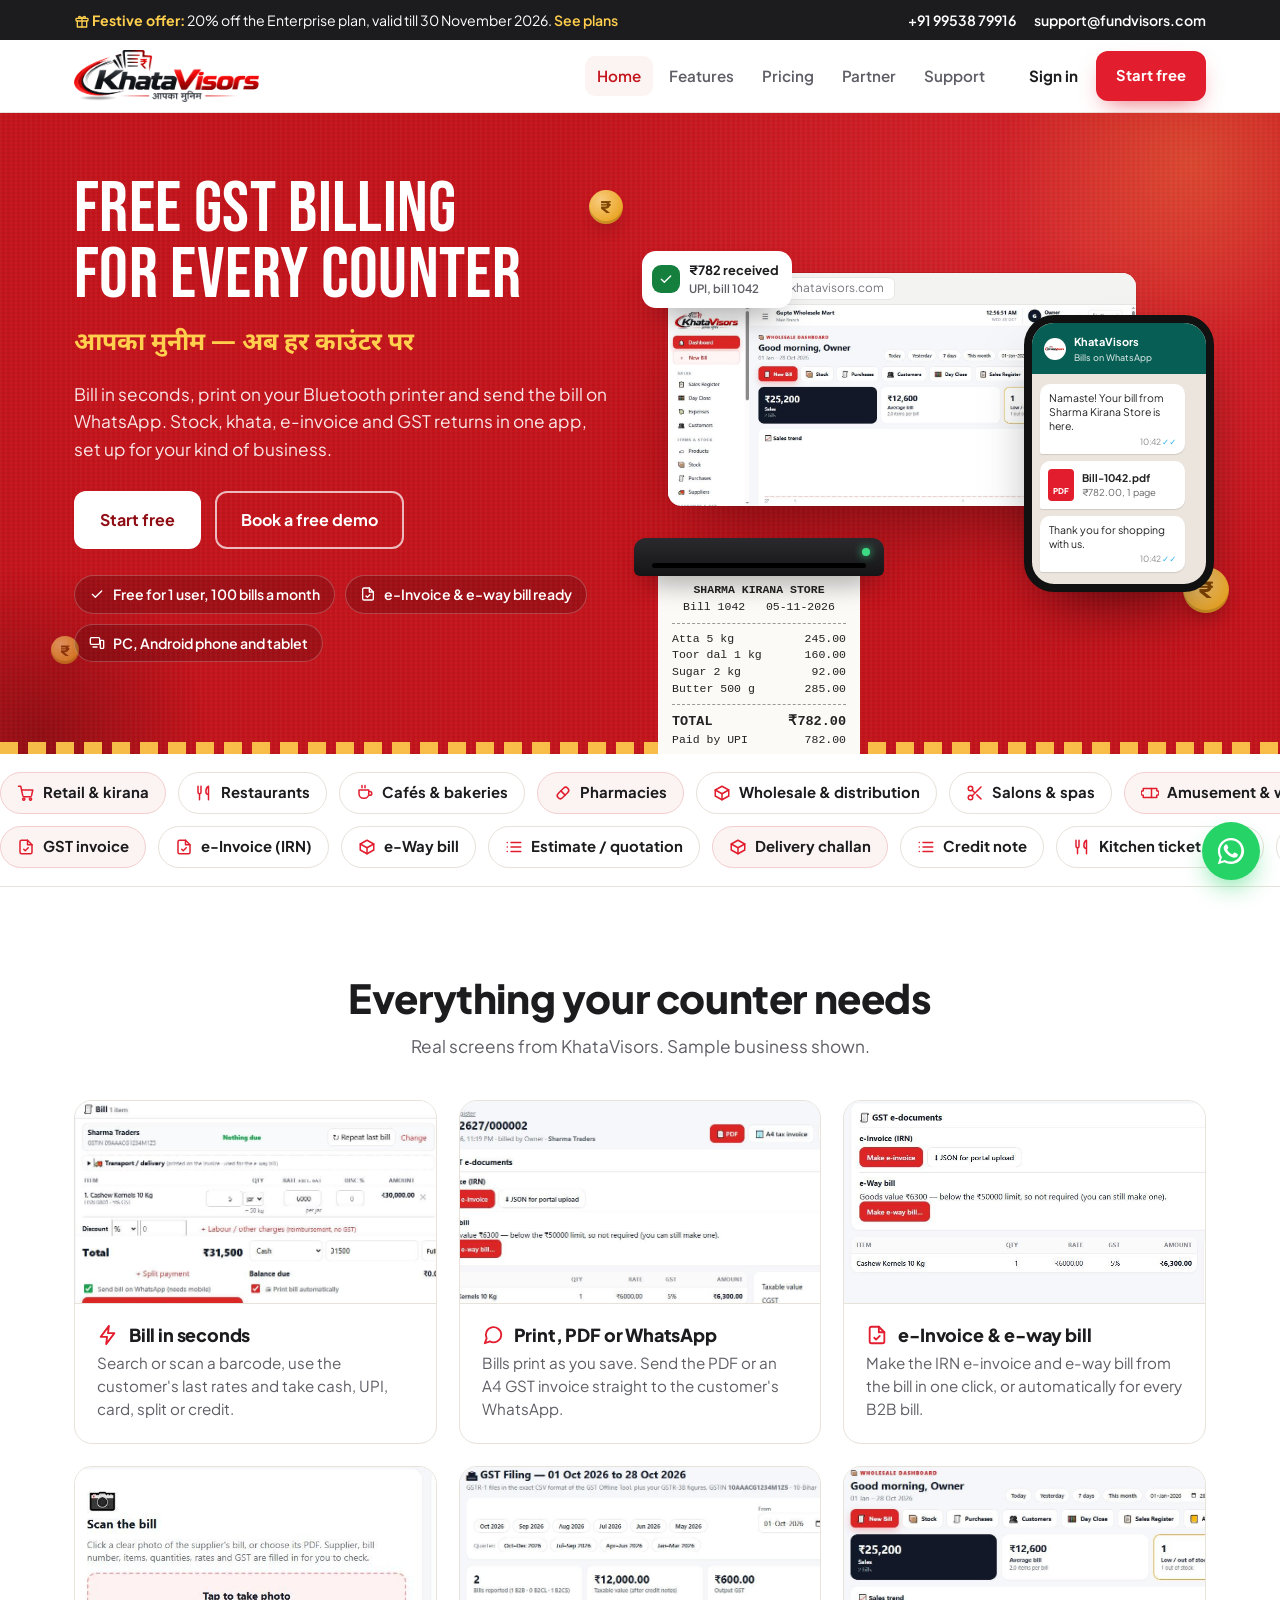
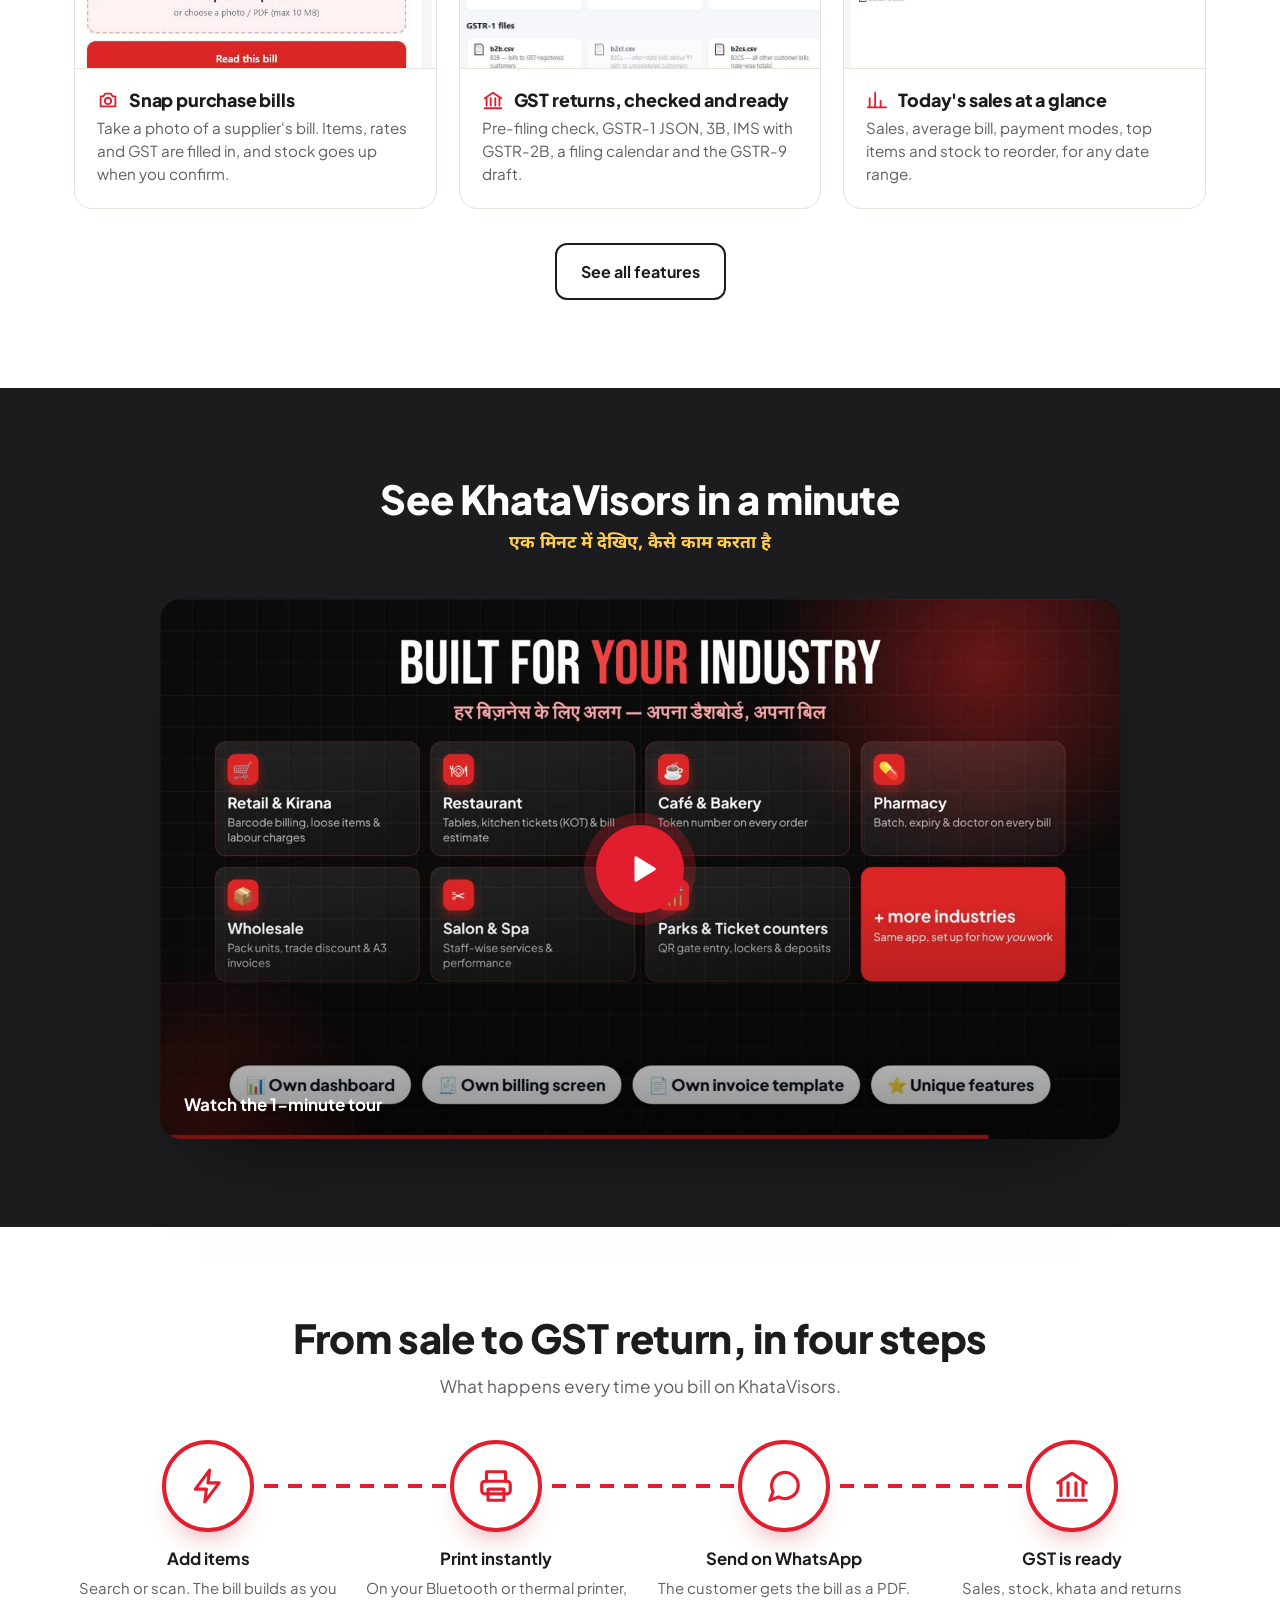
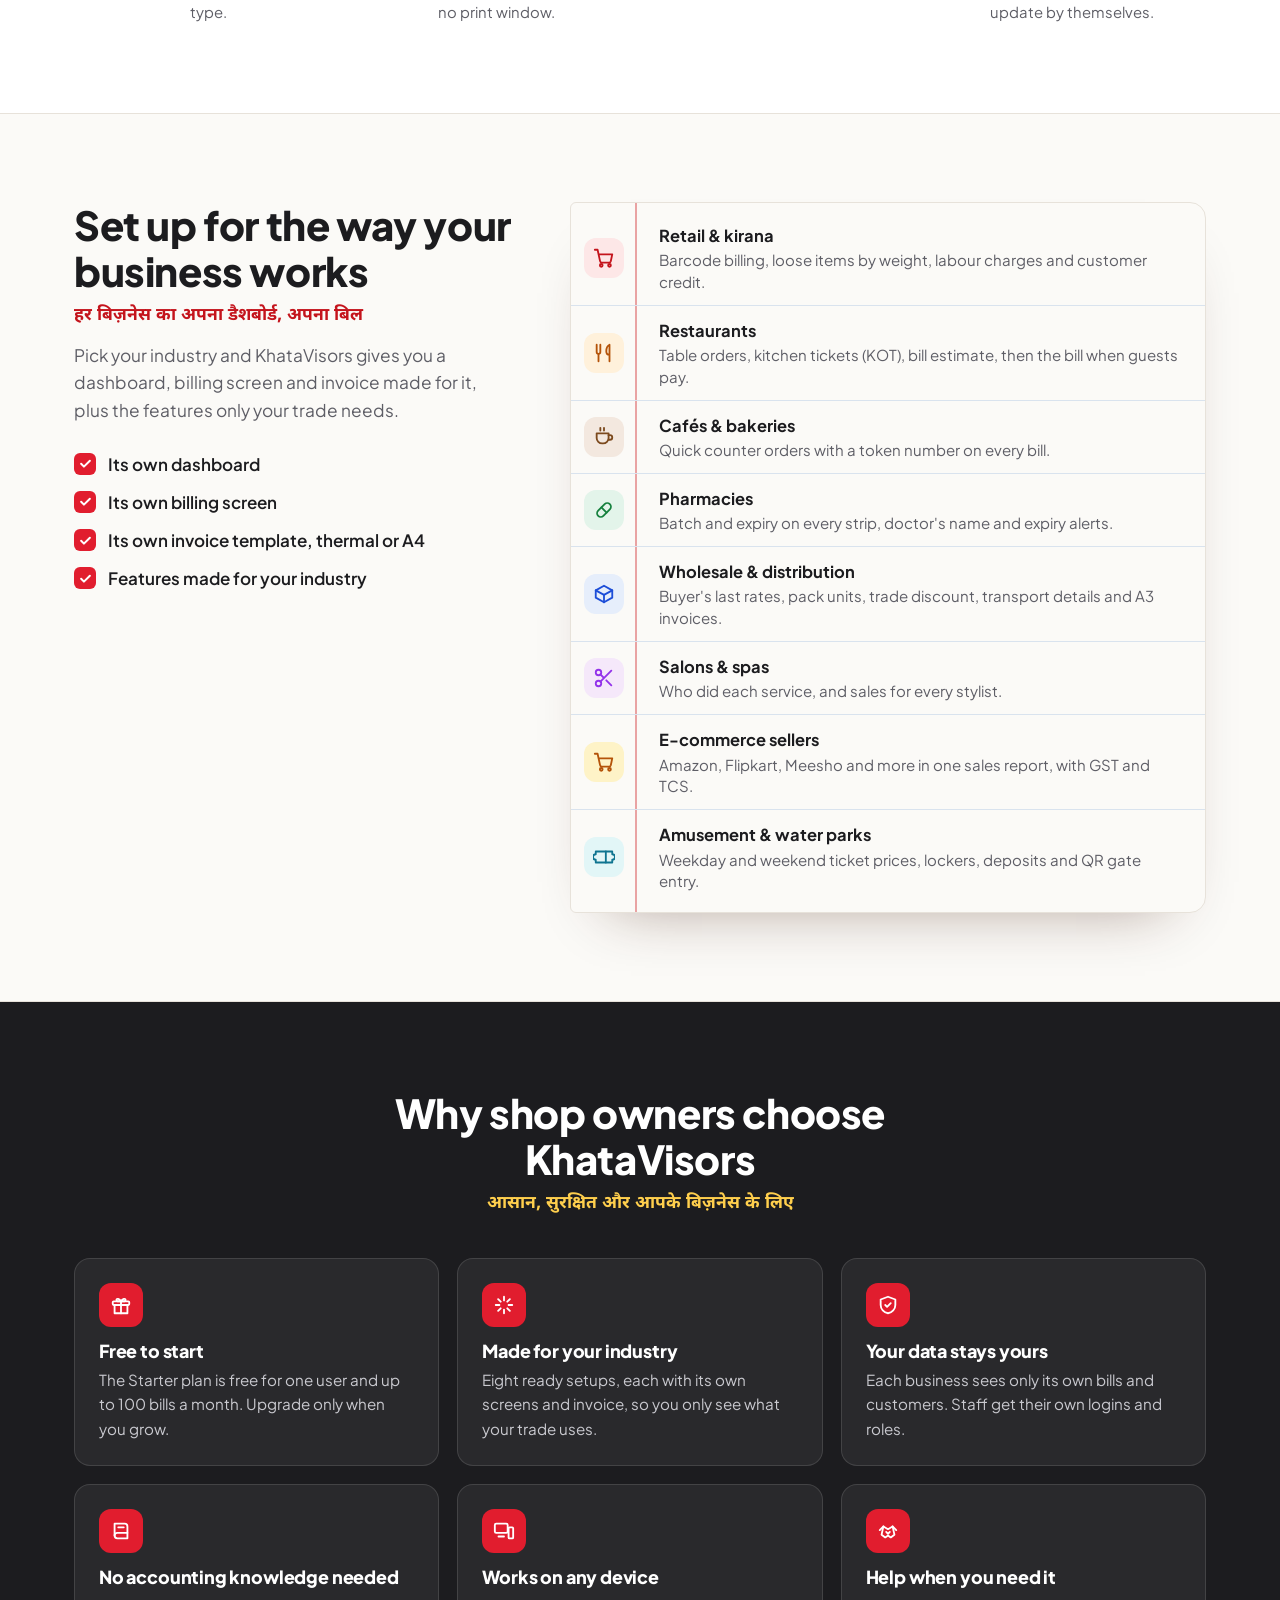
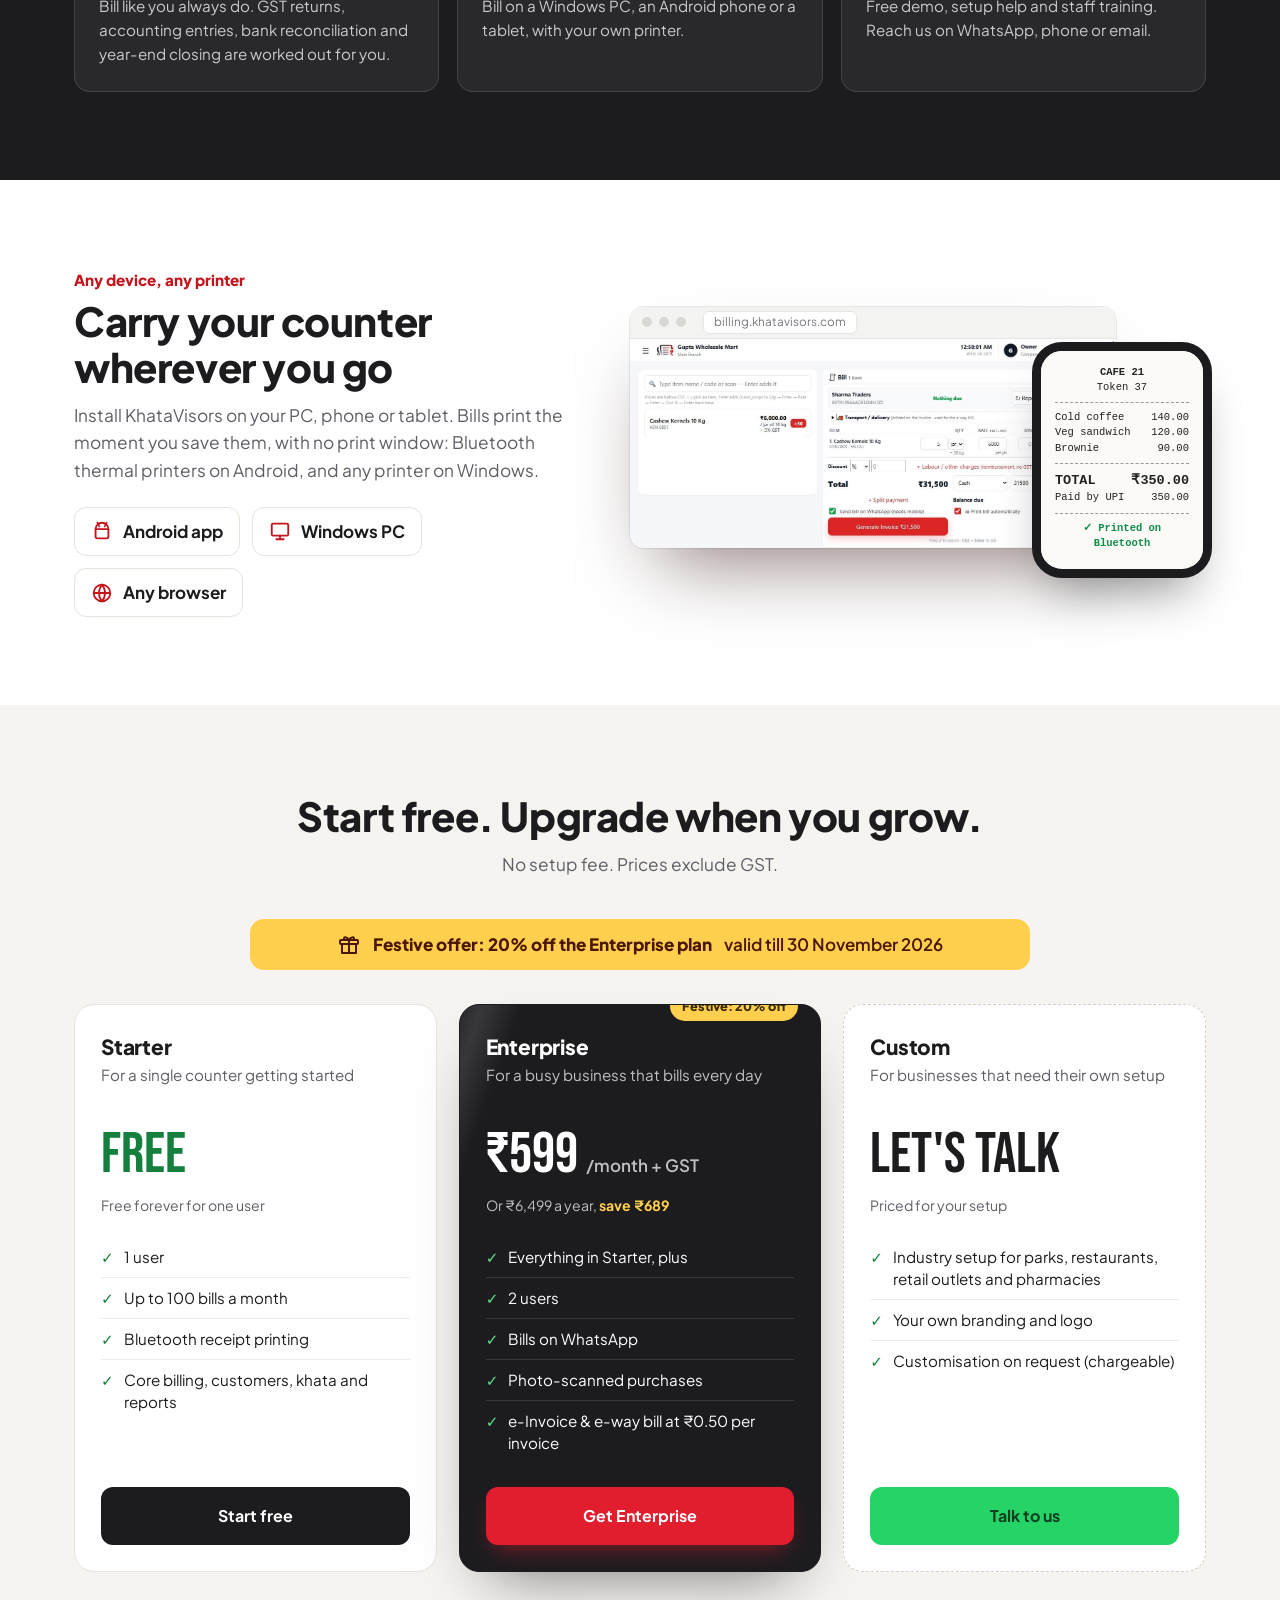
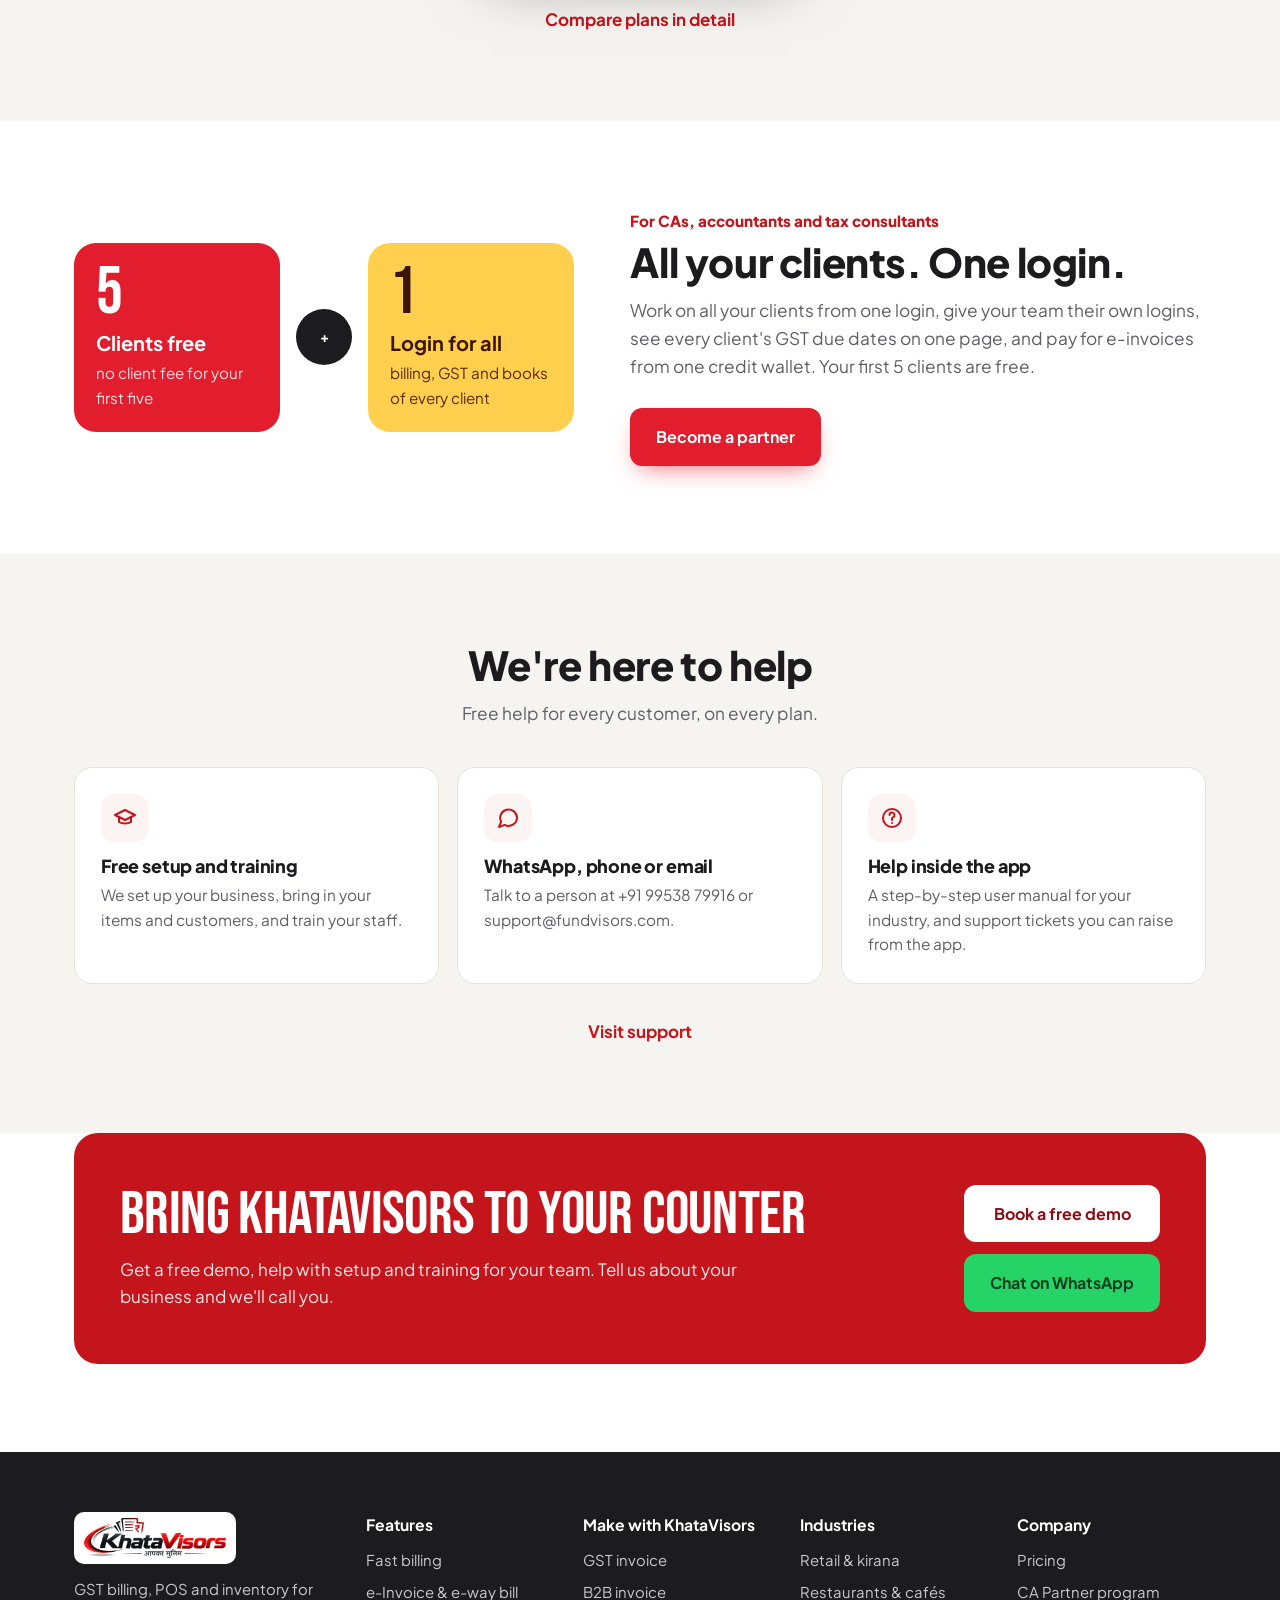
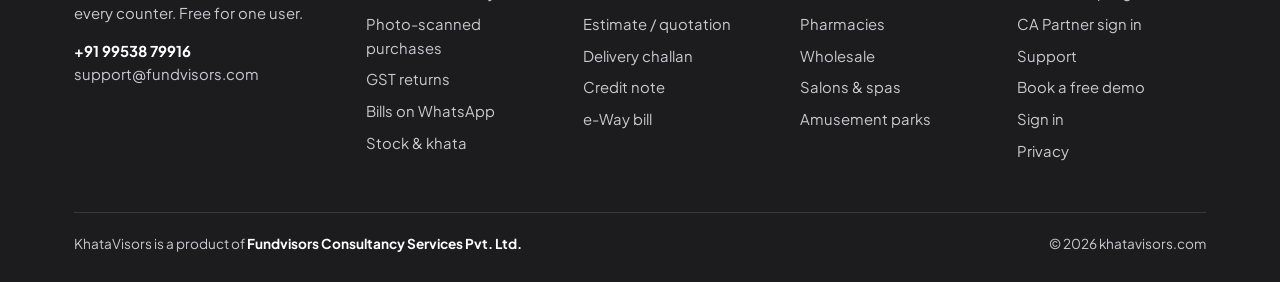
==== commit 30e42578: "Website: new features (GST pre-filing check, IMS, filing calendar, GSTR-9, bank reconciliation, year" ====
--- a/index.html
+++ b/index.html
@@ -18,7 +18,7 @@
 <link rel="preconnect" href="https://fonts.googleapis.com">
 <link rel="preconnect" href="https://fonts.gstatic.com" crossorigin>
 <link href="https://fonts.googleapis.com/css2?family=Noto+Sans+Devanagari:wght@500;700&display=swap" rel="stylesheet">
-<link rel="stylesheet" href="assets/site.css">
+<link rel="stylesheet" href="assets/site.css?v=376b0e89">
 <script>document.documentElement.classList.add('js')</script>
 </head>
 <body>
@@ -125,7 +125,7 @@
       <article class="fcard"><div class="shot"><img src="assets/app/stock.jpg" alt="Scan a supplier bill with a photo" loading="lazy" width="1366" height="589" style="width:250.0%;margin-left:-49.4%;margin-top:-31.1%"></div>
         <div class="body"><h3><svg viewBox="0 0 24 24" fill="none" stroke="currentColor" stroke-width="2" stroke-linecap="round" stroke-linejoin="round" aria-hidden="true"><path d="M4 8h3l2-3h6l2 3h3v11H4z"/><circle cx="12" cy="13" r="3.5"/></svg> Snap purchase bills</h3><p>Take a photo of a supplier's bill. Items, rates and GST are filled in, and stock goes up when you confirm.</p></div></article>
       <article class="fcard"><div class="shot"><img src="assets/app/gst.jpg" alt="GST filing screen with GSTR-1 files" loading="lazy" width="1366" height="589" style="width:170.0%;margin-left:-31.1%;margin-top:-10.6%"></div>
-        <div class="body"><h3><svg viewBox="0 0 24 24" fill="none" stroke="currentColor" stroke-width="2" stroke-linecap="round" stroke-linejoin="round" aria-hidden="true"><path d="M3 10l9-6 9 6"/><path d="M5 10v8M9.5 10v8M14.5 10v8M19 10v8"/><path d="M3 21h18"/></svg> GST returns, ready to file</h3><p>GSTR-1 files in the Offline Tool format, GSTR-3B figures and GSTR-2B purchase import.</p></div></article>
+        <div class="body"><h3><svg viewBox="0 0 24 24" fill="none" stroke="currentColor" stroke-width="2" stroke-linecap="round" stroke-linejoin="round" aria-hidden="true"><path d="M3 10l9-6 9 6"/><path d="M5 10v8M9.5 10v8M14.5 10v8M19 10v8"/><path d="M3 21h18"/></svg> GST returns, checked and ready</h3><p>Pre-filing check, GSTR-1 JSON, 3B, IMS with GSTR-2B, a filing calendar and the GSTR-9 draft.</p></div></article>
       <article class="fcard"><div class="shot"><img src="assets/app/dashboard.jpg" alt="Dashboard with sales and stock alerts" loading="lazy" width="1366" height="589" style="width:160.0%;margin-left:-29.3%;margin-top:-9.4%"></div>
         <div class="body"><h3><svg viewBox="0 0 24 24" fill="none" stroke="currentColor" stroke-width="2" stroke-linecap="round" stroke-linejoin="round" aria-hidden="true"><path d="M4 20V10M10 20V4M16 20v-7M22 20H2"/></svg> Today's sales at a glance</h3><p>Sales, average bill, payment modes, top items and stock to reorder, for any date range.</p></div></article>
     </div>
@@ -180,6 +180,7 @@
       <div class="ledger-row" role="listitem"><span class="ic"><span style="--c:#E3F4EA;--ci:#15803D"><svg viewBox="0 0 24 24" fill="none" stroke="currentColor" stroke-width="2" stroke-linecap="round" stroke-linejoin="round" aria-hidden="true"><rect x="3" y="8" width="18" height="8" rx="4" transform="rotate(-45 12 12)"/><path d="M9.2 9.2l5.6 5.6"/></svg></span></span><div><b>Pharmacies</b><span>Batch and expiry on every strip, doctor's name and expiry alerts.</span></div></div>
       <div class="ledger-row" role="listitem"><span class="ic"><span style="--c:#E6EEFB;--ci:#1D4ED8"><svg viewBox="0 0 24 24" fill="none" stroke="currentColor" stroke-width="2" stroke-linecap="round" stroke-linejoin="round" aria-hidden="true"><path d="M21 8l-9-5-9 5v8l9 5 9-5z"/><path d="M3 8l9 5 9-5"/><path d="M12 13v8"/></svg></span></span><div><b>Wholesale &amp; distribution</b><span>Buyer's last rates, pack units, trade discount, transport details and A3 invoices.</span></div></div>
       <div class="ledger-row" role="listitem"><span class="ic"><span style="--c:#F5E8FA;--ci:#9333EA"><svg viewBox="0 0 24 24" fill="none" stroke="currentColor" stroke-width="2" stroke-linecap="round" stroke-linejoin="round" aria-hidden="true"><circle cx="6" cy="6" r="3"/><circle cx="6" cy="18" r="3"/><path d="M20 4L8.1 15.9M14.5 14.5L20 20M8.1 8.1L12 12"/></svg></span></span><div><b>Salons &amp; spas</b><span>Who did each service, and sales for every stylist.</span></div></div>
+      <div class="ledger-row" role="listitem"><span class="ic"><span style="--c:#FEF3C7;--ci:#B45309"><svg viewBox="0 0 24 24" fill="none" stroke="currentColor" stroke-width="2" stroke-linecap="round" stroke-linejoin="round" aria-hidden="true"><circle cx="9" cy="20" r="1.5"/><circle cx="18" cy="20" r="1.5"/><path d="M2 3h3l2.7 12.4a2 2 0 0 0 2 1.6h7.7a2 2 0 0 0 2-1.5L21 8H6"/></svg></span></span><div><b>E-commerce sellers</b><span>Amazon, Flipkart, Meesho and more in one sales report, with GST and TCS.</span></div></div>
       <div class="ledger-row" role="listitem"><span class="ic"><span style="--c:#E2F6F7;--ci:#0E7490"><svg viewBox="0 0 24 24" fill="none" stroke="currentColor" stroke-width="2" stroke-linecap="round" stroke-linejoin="round" aria-hidden="true"><path d="M3 9a3 3 0 0 0 0 6v3h18v-3a3 3 0 0 0 0-6V6H3z"/><path d="M14 6v12"/></svg></span></span><div><b>Amusement &amp; water parks</b><span>Weekday and weekend ticket prices, lockers, deposits and QR gate entry.</span></div></div>
     </div>
   </div>
@@ -193,9 +194,9 @@
     </div>
     <div class="bgrid" data-reveal-group>
       <div class="bcard"><div class="ic"><svg viewBox="0 0 24 24" fill="none" stroke="currentColor" stroke-width="2" stroke-linecap="round" stroke-linejoin="round" aria-hidden="true"><rect x="3" y="8" width="18" height="4" rx="1"/><path d="M5 12v9h14v-9"/><path d="M12 8v13"/><path d="M12 8c-1.5-3-5-3.5-5-1.5S10 8 12 8zM12 8c1.5-3 5-3.5 5-1.5S14 8 12 8z"/></svg></div><h3>Free to start</h3><p>The Starter plan is free for one user and up to 100 bills a month. Upgrade only when you grow.</p></div>
-      <div class="bcard"><div class="ic"><svg viewBox="0 0 24 24" fill="none" stroke="currentColor" stroke-width="2" stroke-linecap="round" stroke-linejoin="round" aria-hidden="true"><path d="M12 3v4M12 17v4M3 12h4M17 12h4M5.6 5.6l2.8 2.8M15.6 15.6l2.8 2.8M5.6 18.4l2.8-2.8M15.6 8.4l2.8-2.8"/></svg></div><h3>Made for your industry</h3><p>Seven ready setups, each with its own screens and invoice, so you only see what your trade uses.</p></div>
+      <div class="bcard"><div class="ic"><svg viewBox="0 0 24 24" fill="none" stroke="currentColor" stroke-width="2" stroke-linecap="round" stroke-linejoin="round" aria-hidden="true"><path d="M12 3v4M12 17v4M3 12h4M17 12h4M5.6 5.6l2.8 2.8M15.6 15.6l2.8 2.8M5.6 18.4l2.8-2.8M15.6 8.4l2.8-2.8"/></svg></div><h3>Made for your industry</h3><p>Eight ready setups, each with its own screens and invoice, so you only see what your trade uses.</p></div>
       <div class="bcard"><div class="ic"><svg viewBox="0 0 24 24" fill="none" stroke="currentColor" stroke-width="2" stroke-linecap="round" stroke-linejoin="round" aria-hidden="true"><path d="M12 3l8 3v6c0 4.5-3.4 8.3-8 9-4.6-.7-8-4.5-8-9V6z"/><path d="M9 12l2 2 4-4"/></svg></div><h3>Your data stays yours</h3><p>Each business sees only its own bills and customers. Staff get their own logins and roles.</p></div>
-      <div class="bcard"><div class="ic"><svg viewBox="0 0 24 24" fill="none" stroke="currentColor" stroke-width="2" stroke-linecap="round" stroke-linejoin="round" aria-hidden="true"><path d="M5 4h11a3 3 0 0 1 3 3v13H8a3 3 0 0 1-3-3z"/><path d="M5 17a3 3 0 0 1 3-3h11"/><path d="M9 8h6"/></svg></div><h3>No accounting knowledge needed</h3><p>Bill like you always do. GST, returns and accounting entries are worked out for you.</p></div>
+      <div class="bcard"><div class="ic"><svg viewBox="0 0 24 24" fill="none" stroke="currentColor" stroke-width="2" stroke-linecap="round" stroke-linejoin="round" aria-hidden="true"><path d="M5 4h11a3 3 0 0 1 3 3v13H8a3 3 0 0 1-3-3z"/><path d="M5 17a3 3 0 0 1 3-3h11"/><path d="M9 8h6"/></svg></div><h3>No accounting knowledge needed</h3><p>Bill like you always do. GST returns, accounting entries, bank reconciliation and year-end closing are worked out for you.</p></div>
       <div class="bcard"><div class="ic"><svg viewBox="0 0 24 24" fill="none" stroke="currentColor" stroke-width="2" stroke-linecap="round" stroke-linejoin="round" aria-hidden="true"><rect x="2" y="4" width="14" height="10" rx="1.5"/><path d="M6 18h6"/><rect x="17" y="8" width="5" height="12" rx="1"/></svg></div><h3>Works on any device</h3><p>Bill on a Windows PC, an Android phone or a tablet, with your own printer.</p></div>
       <div class="bcard"><div class="ic"><svg viewBox="0 0 24 24" fill="none" stroke="currentColor" stroke-width="2" stroke-linecap="round" stroke-linejoin="round" aria-hidden="true"><path d="M3 11l4-4 5 3 5-3 4 4"/><path d="M7 7l-2 9 4 3 3-2 3 2 4-3-2-9"/><path d="M10 13l2 2 2-2"/></svg></div><h3>Help when you need it</h3><p>Free demo, setup help and staff training. Reach us on WhatsApp, phone or email.</p></div>
     </div>
@@ -273,14 +274,14 @@
   <div class="wrap split flip">
     <div>
       <p class="kicker">For CAs, accountants and tax consultants</p>
-      <h2>Recommend KhataVisors. Earn every year.</h2>
-      <p class="lead">Work on all your clients from one login, give your team their own logins, and pay for e-invoices from one credit wallet. Your first 5 clients are free, and you earn 25% commission in the first year and 20% every year after.</p>
+      <h2>All your clients. One login.</h2>
+      <p class="lead">Work on all your clients from one login, give your team their own logins, see every client's GST due dates on one page, and pay for e-invoices from one credit wallet. Your first 5 clients are free.</p>
       <div class="hero-ctas"><a class="btn btn-red" href="partner.html">Become a partner</a></div>
     </div>
     <div class="comm" data-reveal-group>
-      <div class="tile red"><div class="num" data-count="25" data-suffix="%">25%</div><b>First year</b><span>on every client you bring</span></div>
-      <div class="then">then</div>
-      <div class="tile yel"><div class="num" data-count="20" data-suffix="%">20%</div><b>Lifetime</b><span>every year after</span></div>
+      <div class="tile red"><div class="num" data-count="5">5</div><b>Clients free</b><span>no client fee for your first five</span></div>
+      <div class="then">+</div>
+      <div class="tile yel"><div class="num" data-count="1">1</div><b>Login for all</b><span>billing, GST and books of every client</span></div>
     </div>
   </div>
 </section>
@@ -370,6 +371,6 @@
 <a class="wa-float" href="https://wa.me/919953879916?text=Hi%2C%20I%27d%20like%20to%20know%20more%20about%20KhataVisors" target="_blank" rel="noopener" aria-label="Chat with us on WhatsApp">
   <svg viewBox="0 0 32 32" aria-hidden="true"><path d="M16 2C8.3 2 2 8.3 2 16c0 2.6.7 5.1 2 7.3L2 30l6.9-1.9c2.1 1.2 4.5 1.8 7.1 1.8 7.7 0 14-6.3 14-14S23.7 2 16 2z" fill="#fff"/><path d="M16 4.4c-6.4 0-11.6 5.2-11.6 11.6 0 2.3.7 4.5 1.9 6.3l-1.2 4.5 4.6-1.2c1.7 1.1 3.7 1.6 5.7 1.6 6.4 0 11.6-5.2 11.6-11.6S22.4 4.4 16 4.4z" fill="#25D366"/><path d="M12.1 9.7c-.3-.6-.6-.6-.9-.6h-.7c-.3 0-.7.1-1 .5-.3.4-1.3 1.3-1.3 3.1s1.3 3.6 1.5 3.9c.2.3 2.6 4 6.3 5.5 3.1 1.2 3.8 1 4.5.9.7-.1 2.2-.9 2.5-1.8.3-.9.3-1.6.2-1.8-.1-.2-.4-.3-.8-.5-.4-.2-2.2-1.1-2.5-1.2-.3-.1-.6-.2-.8.2-.3.4-.9 1.2-1.1 1.4-.2.2-.4.3-.8.1-.4-.2-1.6-.6-3-1.9-1.1-1-1.9-2.2-2.1-2.6-.2-.4 0-.6.2-.8.2-.2.4-.4.5-.7.2-.2.2-.4.3-.6.1-.2 0-.5-.1-.7-.1-.2-.8-2-1.1-2.7z" fill="#fff"/></svg>
 </a>
-<script src="assets/site.js"></script>
+<script src="assets/site.js?v=ab814cdc"></script>
 </body>
 </html>
